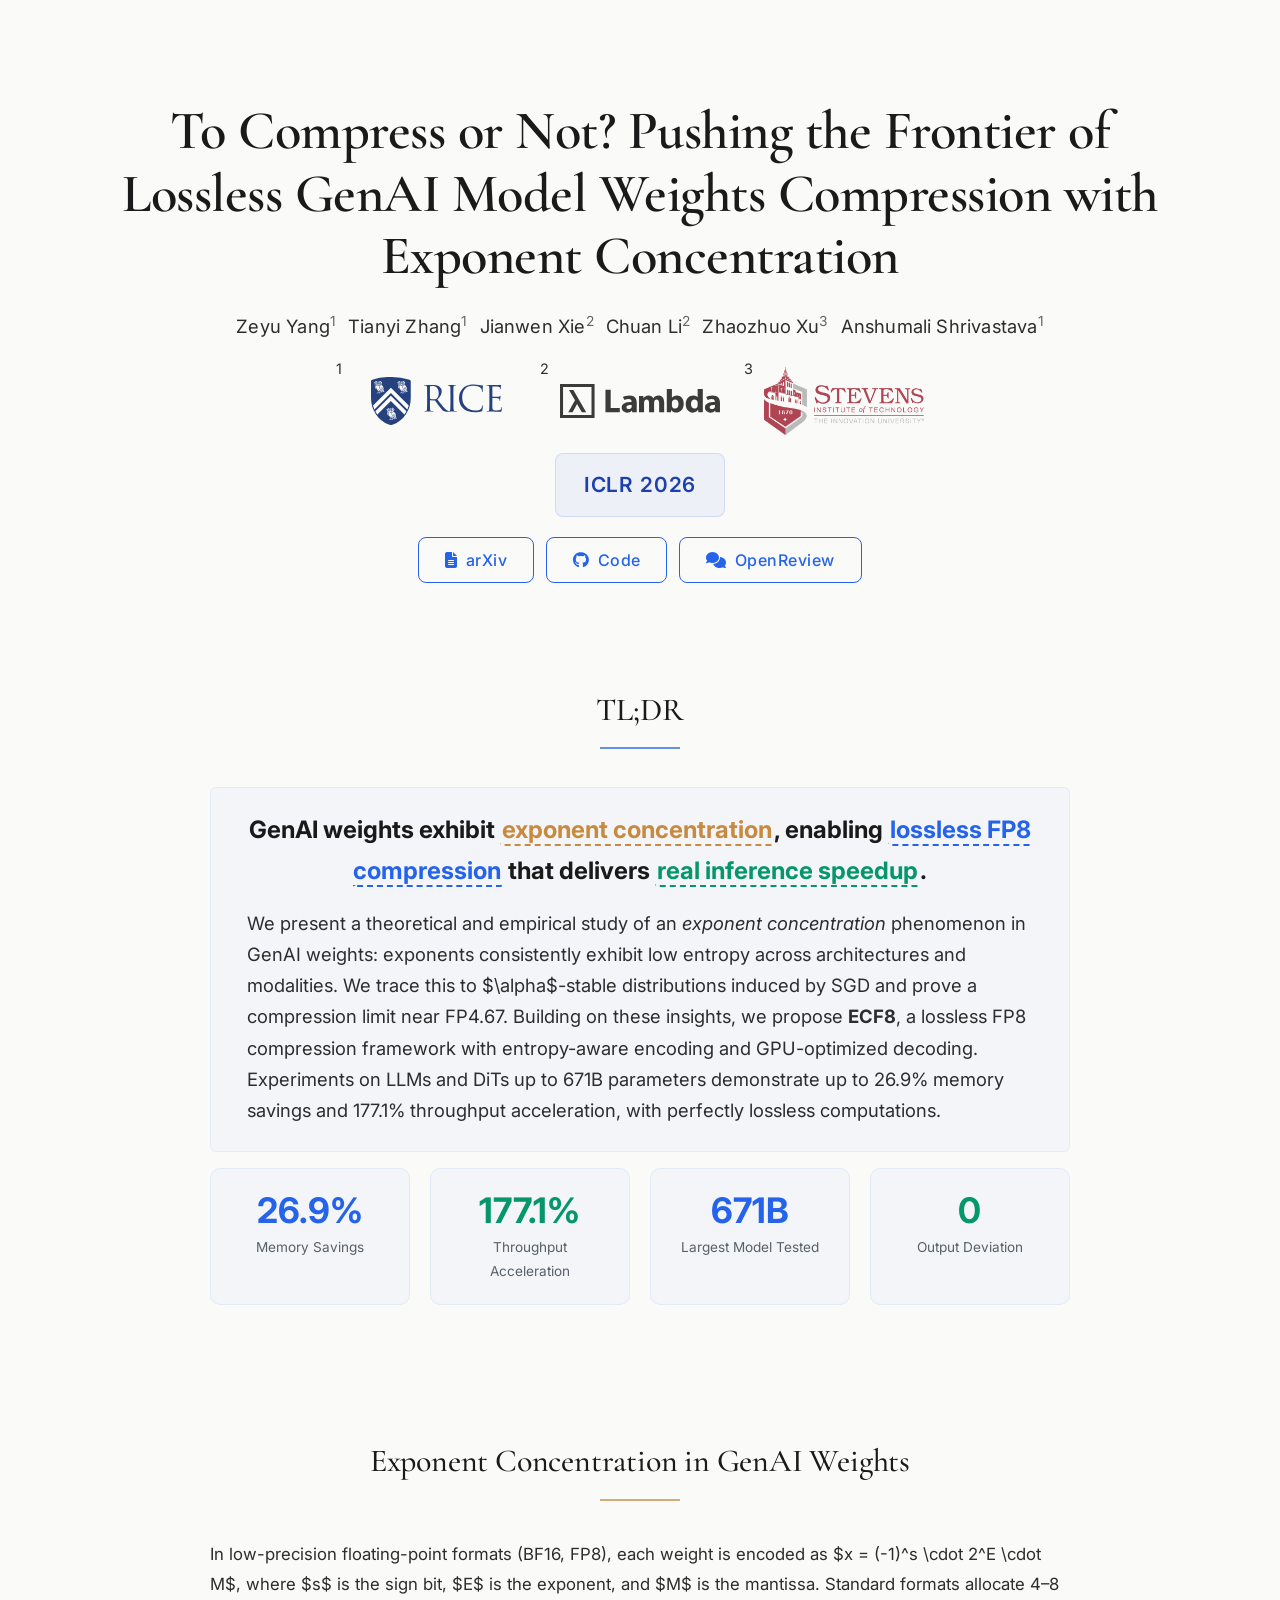
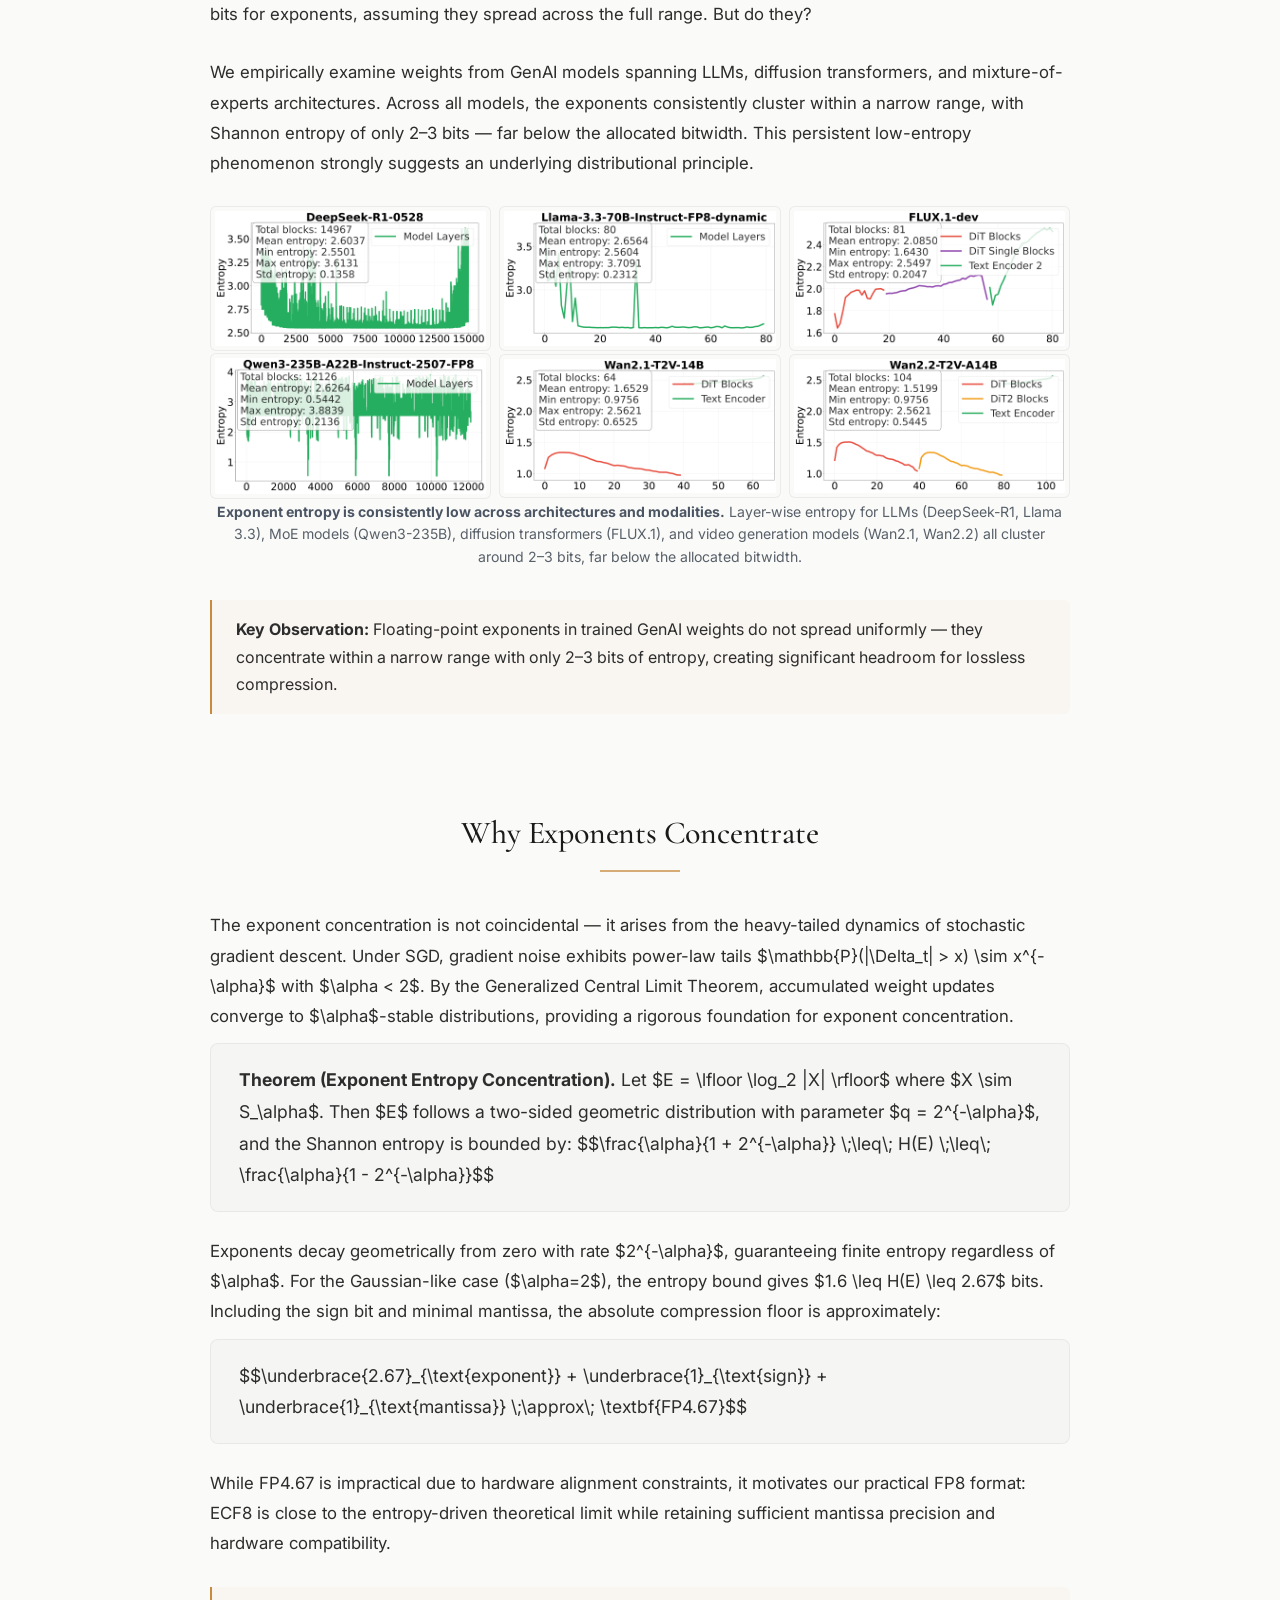
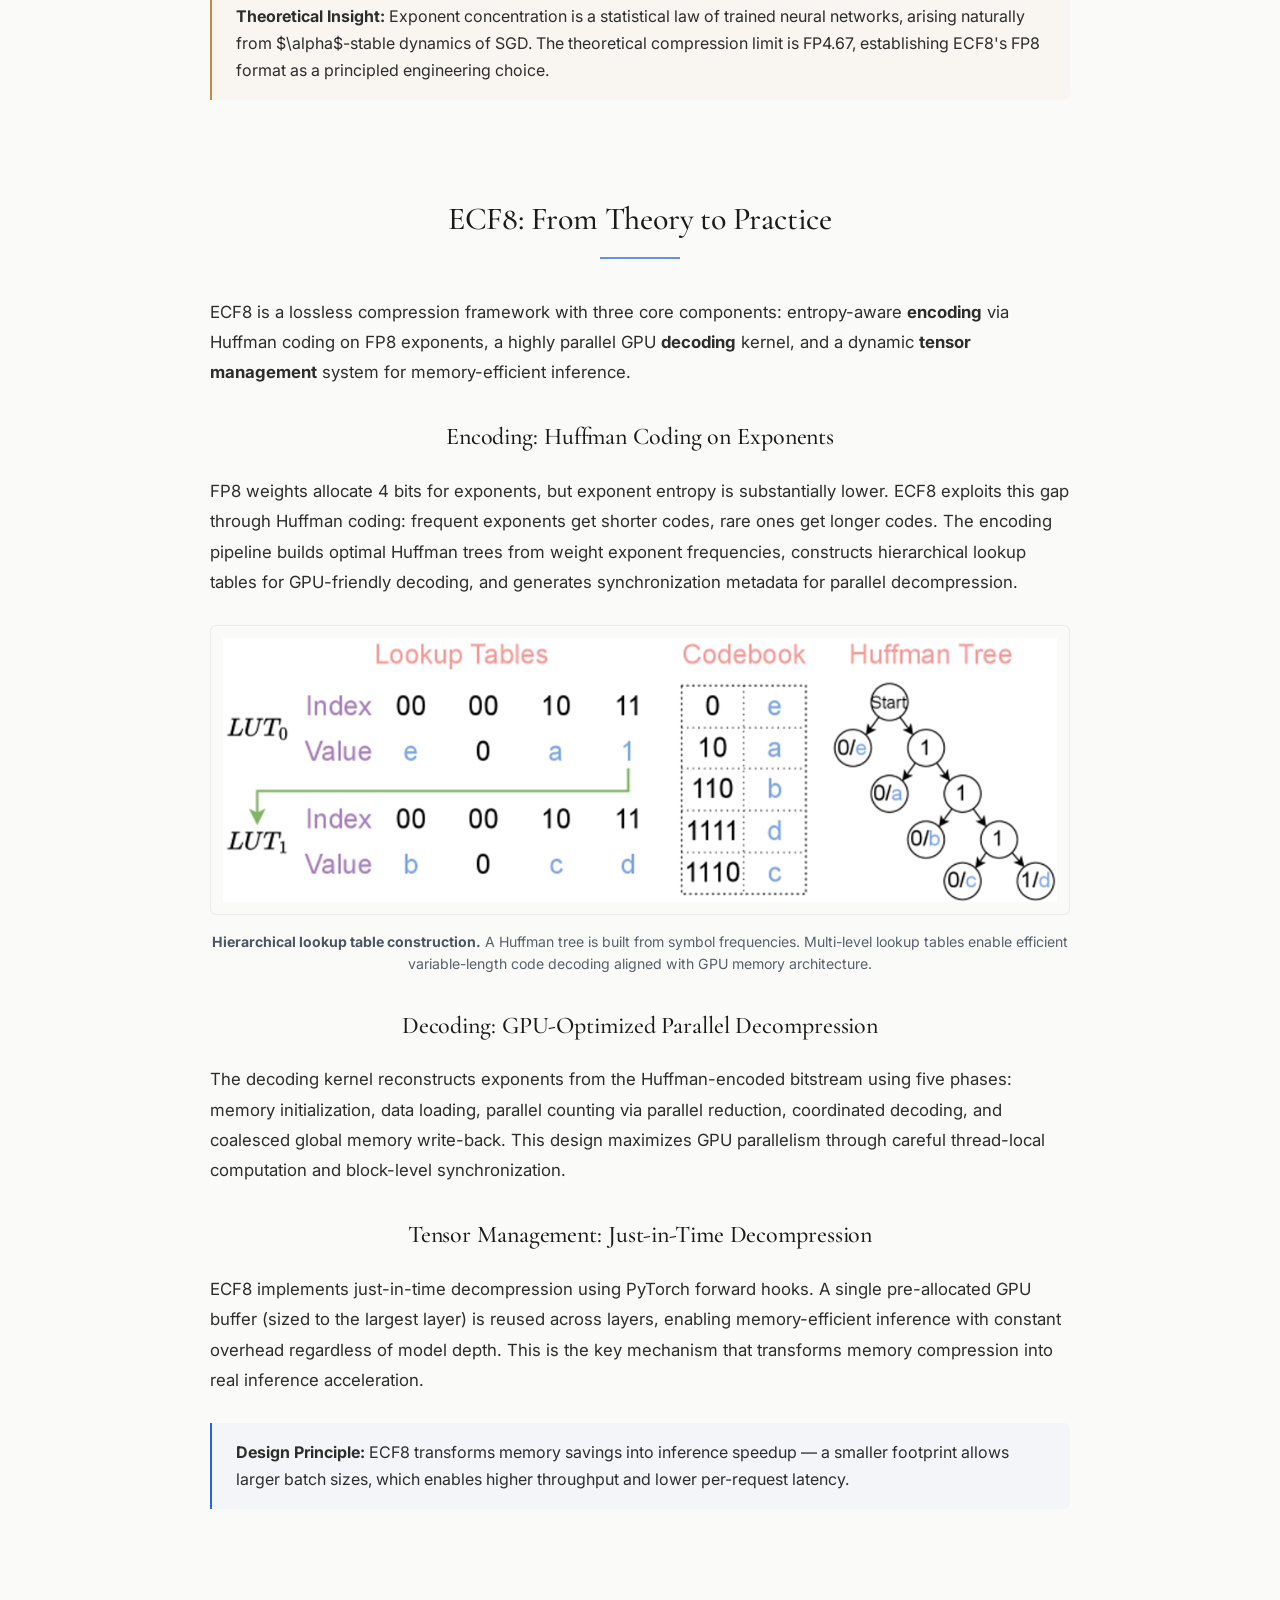
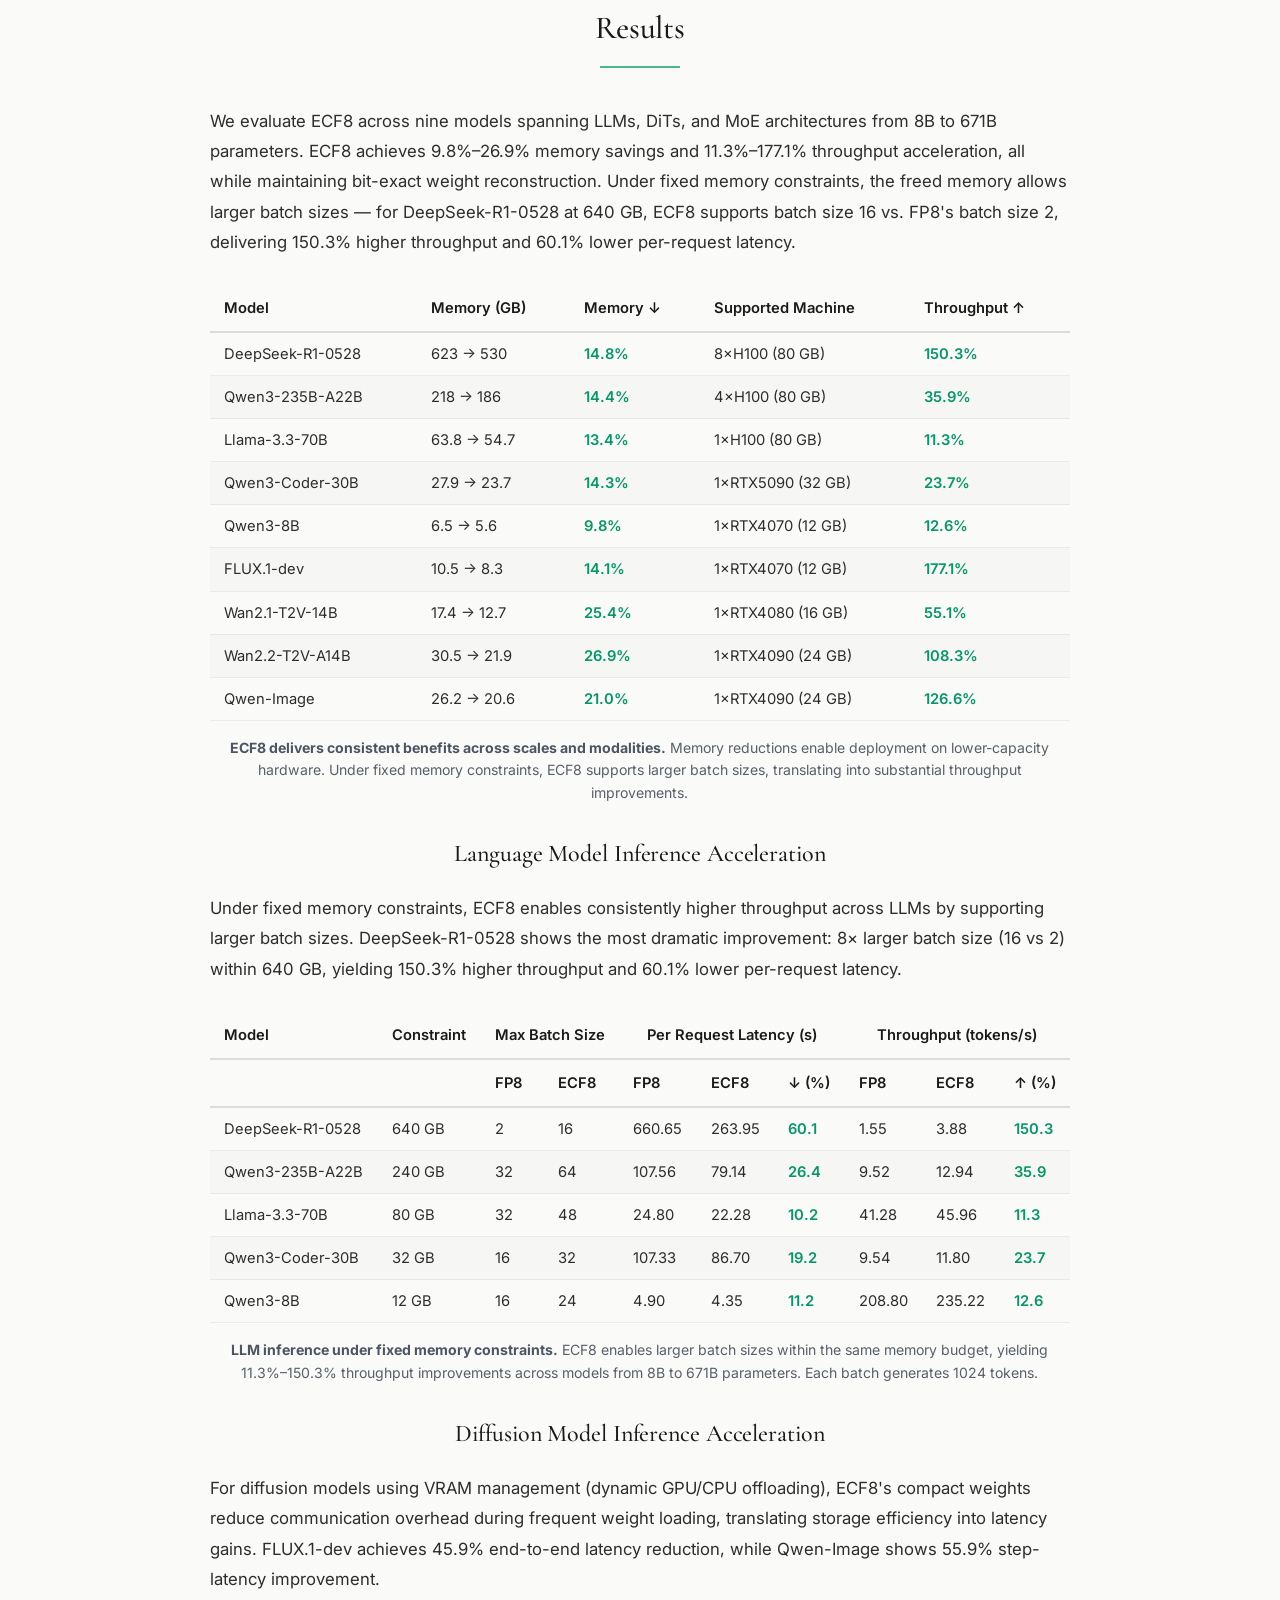
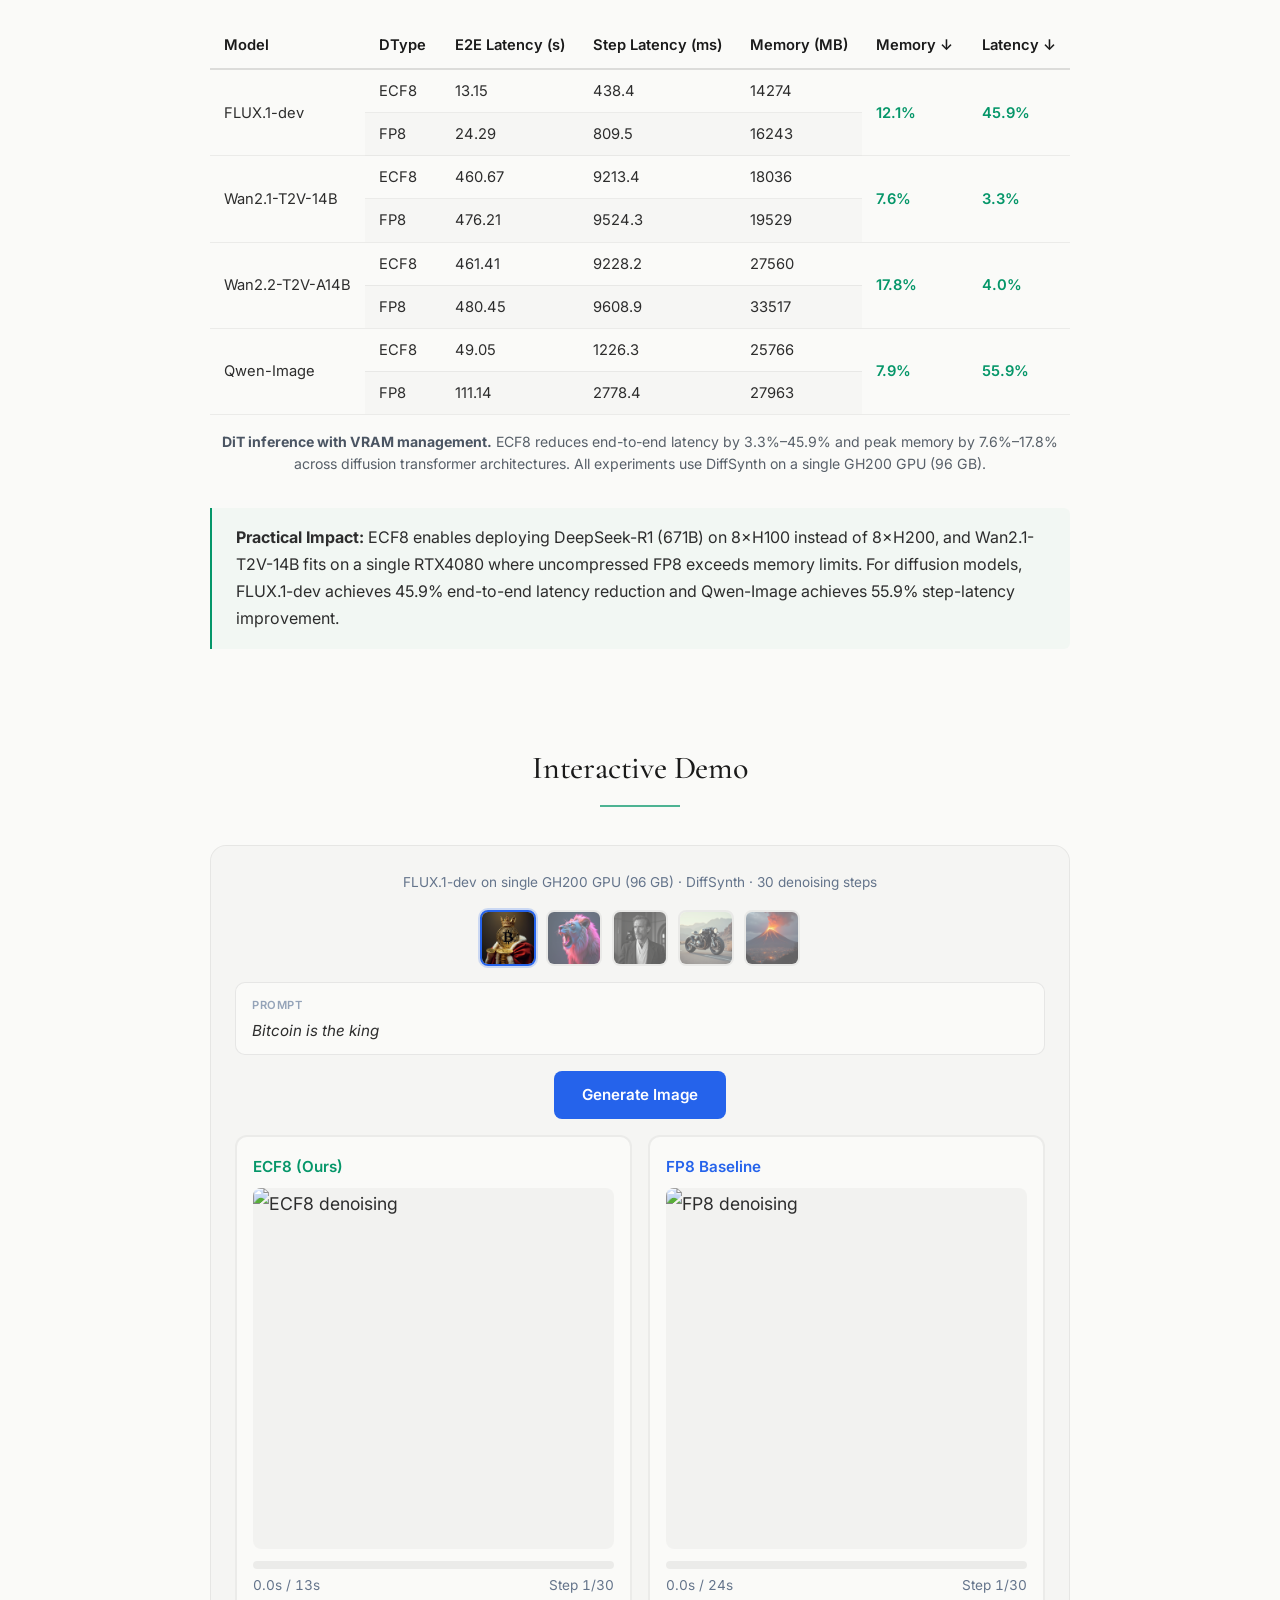
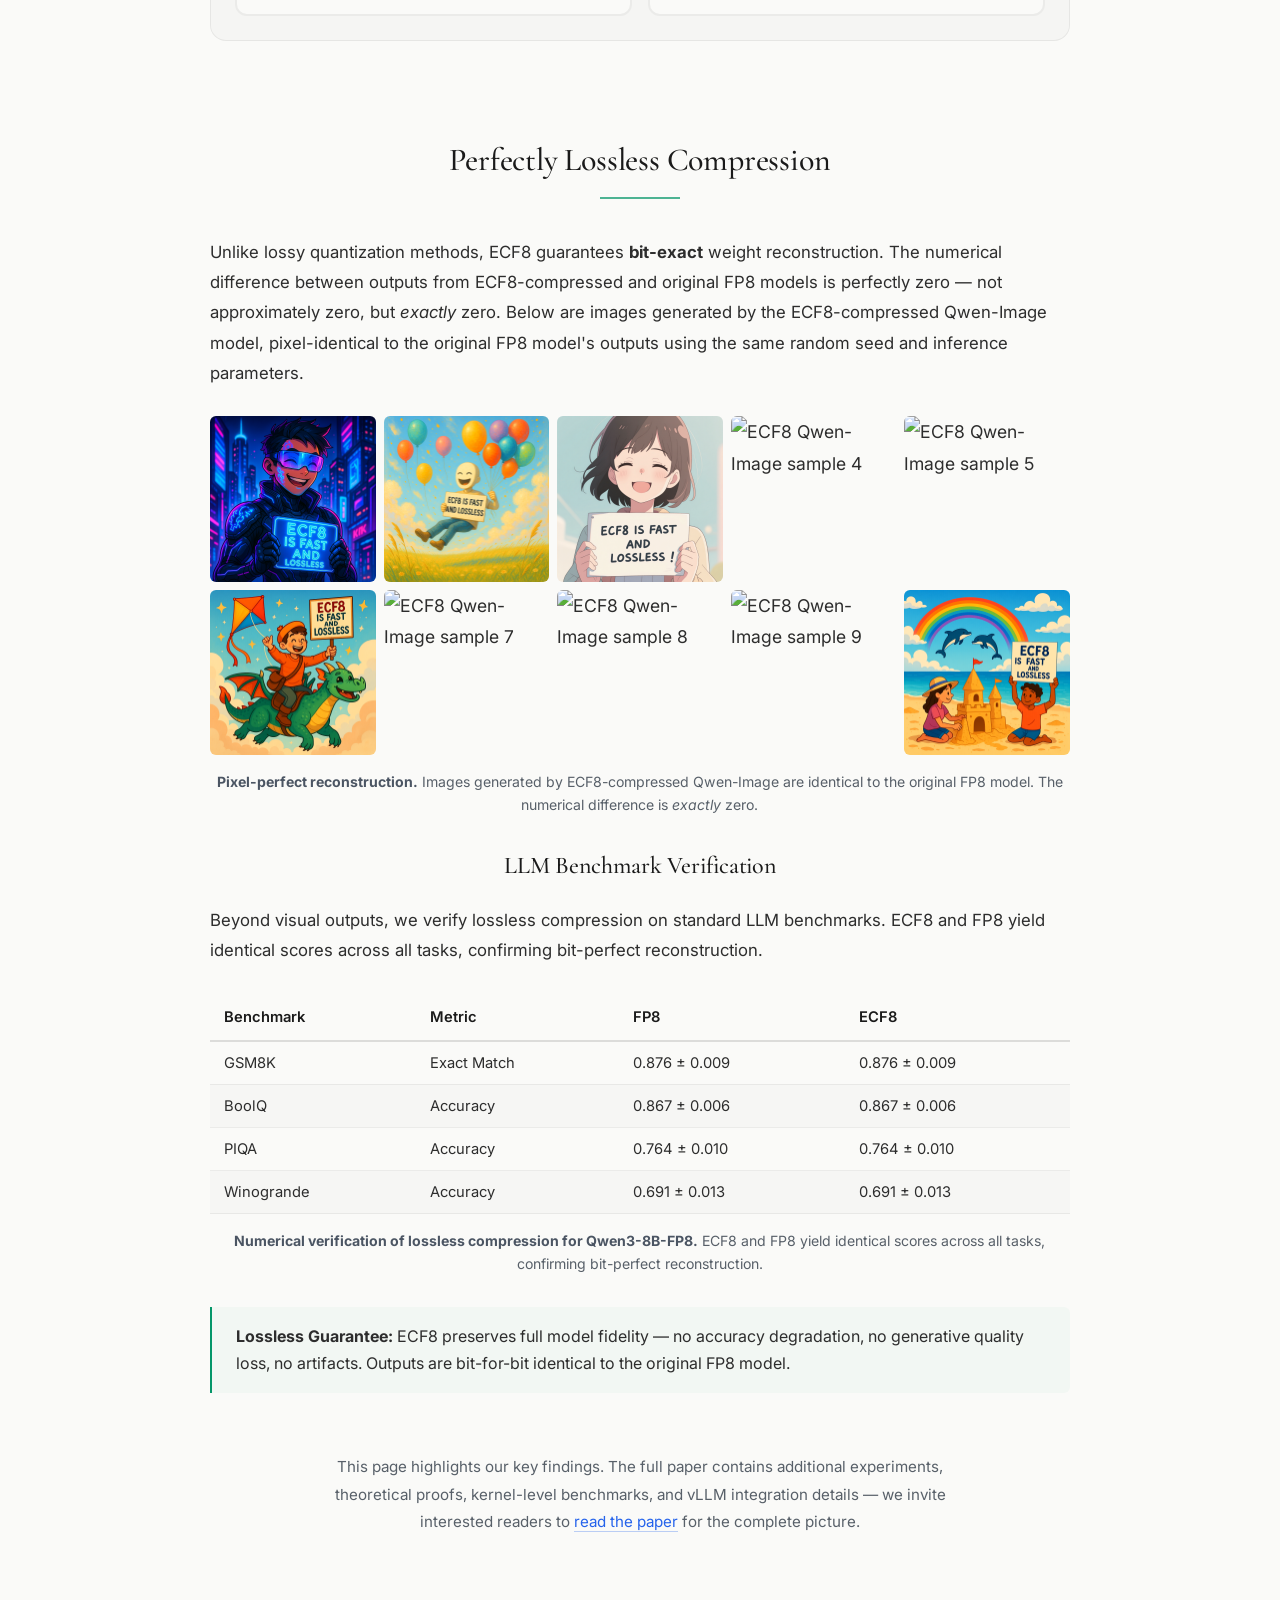
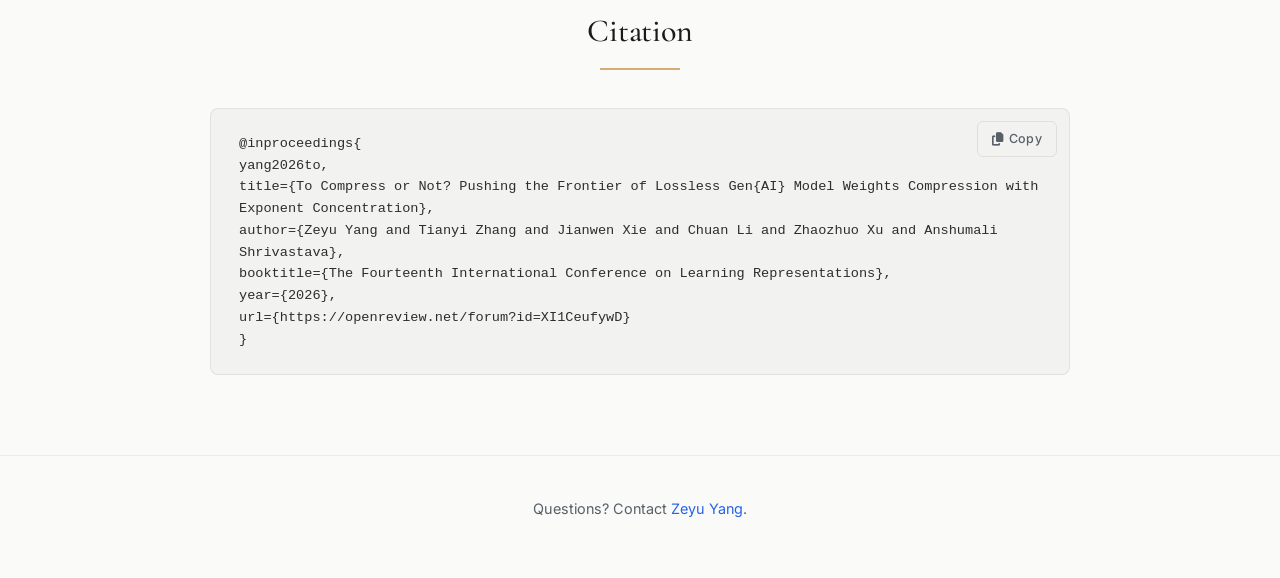
==== web/ecf8/index.html @ 0e94f937 "update" ====
<!DOCTYPE html>
<html lang="en">
<head>
    <meta charset="UTF-8">
    <meta name="viewport" content="width=device-width, initial-scale=1.0">
    <meta property="og:title" content="To Compress or Not? Pushing the Frontier of Lossless GenAI Model Weights Compression with Exponent Concentration" />
    <meta property="og:description" content="Up to 26.9% memory savings and 177.1% throughput acceleration for GenAI models with perfectly lossless FP8 compression." />
    <meta name="description" content="ECF8 exploits exponent concentration in trained model weights to achieve lossless FP8 compression with significant memory savings and inference acceleration.">
    <title>To Compress or Not? Pushing the Frontier of Lossless GenAI Model Weights Compression with Exponent Concentration</title>
    <!-- Bootstrap CSS -->
    <link href="https://cdnjs.cloudflare.com/ajax/libs/bootstrap/5.3.2/css/bootstrap.min.css" rel="stylesheet">
    <!-- Font Awesome -->
    <link href="https://cdnjs.cloudflare.com/ajax/libs/font-awesome/6.4.2/css/all.min.css" rel="stylesheet">
    <!-- Google Fonts -->
    <link href="https://fonts.googleapis.com/css2?family=Inter:wght@300;400;500;600;700&family=Cormorant+Garamond:wght@400;500;600;700&display=swap" rel="stylesheet">
    <!-- KaTeX for math rendering -->
    <link rel="stylesheet" href="https://cdnjs.cloudflare.com/ajax/libs/KaTeX/0.16.9/katex.min.css">
    <script defer src="https://cdnjs.cloudflare.com/ajax/libs/KaTeX/0.16.9/katex.min.js"></script>
    <script defer src="https://cdnjs.cloudflare.com/ajax/libs/KaTeX/0.16.9/contrib/auto-render.min.js" onload="renderMathInElement(document.body, {delimiters: [{left: '$$', right: '$$', display: true}, {left: '$', right: '$', display: false}]});"></script>
    <!-- Consolidated CSS -->
    <link href="styles.css" rel="stylesheet">
</head>
<body>

    <!-- Header Section -->
    <header class="header-section" id="overview">
        <div class="container">
            <div class="row">
                <div class="col-lg-11 mx-auto text-center">
                    <h1 class="paper-title">To Compress or Not? Pushing the Frontier of Lossless GenAI Model Weights Compression with Exponent Concentration</h1>
                    <div class="author-line">
                        <span><a href="https://zeyuyang8.github.io/" class="author-link">Zeyu Yang<sup>1</sup></a></span>
                        <span><span class="author-link">Tianyi Zhang<sup>1</sup></span></span>
                        <span><span class="author-link">Jianwen Xie<sup>2</sup></span></span>
                        <span><span class="author-link">Chuan Li<sup>2</sup></span></span>
                        <span><span class="author-link">Zhaozhuo Xu<sup>3</sup></span></span>
                        <span><span class="author-link">Anshumali Shrivastava<sup>1</sup></span></span>
                    </div>

                    <div class="institution-logos">
                        <div class="institution-logo-wrapper">
                            <img src="assets/logos/rice.svg" alt="Rice University" class="institution-logo">
                            <sup>1</sup>
                        </div>
                        <div class="institution-logo-wrapper">
                            <img src="assets/logos/lambda.svg" alt="Lambda" class="institution-logo">
                            <sup>2</sup>
                        </div>
                        <div class="institution-logo-wrapper">
                            <img src="assets/logos/stevens.png" alt="Stevens Institute of Technology" class="institution-logo institution-logo--tall">
                            <sup>3</sup>
                        </div>
                    </div>

                    <div class="venue-badge">ICLR 2026</div>

                    <div class="paper-btn-wrapper">
                        <a href="https://arxiv.org/abs/2510.02676" class="btn paper-btn paper-btn--outline"><i class="fas fa-file-alt me-2"></i>arXiv</a>
                        <a href="https://github.com/zeyuyang8/ecf8" class="btn paper-btn paper-btn--outline"><i class="fab fa-github me-2"></i>Code</a>
                        <a href="https://openreview.net/forum?id=XI1CeufywD" class="btn paper-btn paper-btn--outline"><i class="fas fa-comments me-2"></i>OpenReview</a>
                    </div>
                </div>
            </div>
        </div>
    </header>

    <!-- Main Content -->
    <main class="container">
        <!-- TL;DR Section -->
        <section class="row sec-teal" id="tldr">
            <div class="col-lg-11 mx-auto">
                <h2 class="section-title section-title--flush">TL;DR</h2>
                <div class="tldr-box rounded mb-3">
                    <div class="row mb-3">
                        <div class="col-lg-12">
                            <p class="tldr-headline mb-0">
                                GenAI weights exhibit
                                <span class="tldr-keyword" data-color="secondary">exponent concentration<span class="keyword-tooltip">Floating-point exponents in trained model weights cluster within a narrow range with only 2&ndash;3 bits of entropy, far below the 4&ndash;8 bits allocated in standard formats.</span></span>,
                                enabling
                                <span class="tldr-keyword" data-color="primary">lossless FP8 compression<span class="keyword-tooltip">ECF8 uses Huffman coding on low-entropy exponents with GPU-optimized decoding, achieving bit-exact weight reconstruction with zero quality degradation.</span></span>
                                that delivers
                                <span class="tldr-keyword" data-color="accent">real inference speedup<span class="keyword-tooltip">Up to 26.9% memory savings free GPU memory for larger batch sizes, yielding up to 177.1% throughput acceleration on models up to 671B parameters.</span></span>.
                            </p>
                        </div>
                    </div>
                    <div class="row">
                        <div class="col-lg-12">
                            <p class="tldr-abstract mb-0">We present a theoretical and empirical study of an <em>exponent concentration</em> phenomenon in GenAI weights: exponents consistently exhibit low entropy across architectures and modalities. We trace this to $\alpha$-stable distributions induced by SGD and prove a compression limit near FP4.67. Building on these insights, we propose <strong>ECF8</strong>, a lossless FP8 compression framework with entropy-aware encoding and GPU-optimized decoding. Experiments on LLMs and DiTs up to 671B parameters demonstrate up to 26.9% memory savings and 177.1% throughput acceleration, with perfectly lossless computations.</p>
                        </div>
                    </div>
                </div>

                <!-- Key metrics -->
                <div class="metrics-row">
                    <div class="metric-card">
                        <div class="metric-value">26.9%</div>
                        <div class="metric-label">Memory Savings</div>
                    </div>
                    <div class="metric-card">
                        <div class="metric-value metric-value--accent">177.1%</div>
                        <div class="metric-label">Throughput Acceleration</div>
                    </div>
                    <div class="metric-card">
                        <div class="metric-value">671B</div>
                        <div class="metric-label">Largest Model Tested</div>
                    </div>
                    <div class="metric-card">
                        <div class="metric-value metric-value--accent">0</div>
                        <div class="metric-label">Output Deviation</div>
                    </div>
                </div>
            </div>
        </section>

        <!-- Sticky Section Navigation -->
        <nav id="section-nav" class="section-nav">
            <div class="nav-mobile-header">
                <button class="nav-hamburger" id="nav-hamburger" aria-label="Toggle navigation">
                    <span></span><span></span><span></span>
                </button>
                <span class="nav-mobile-title">ECF8</span>
            </div>
            <div class="section-nav-inner">
                <a class="section-nav-link nav-top-link" data-section="overview"><i class="fas fa-arrow-up nav-top-icon"></i> Top</a>
                <span class="section-nav-sep">&middot;</span>
                <a class="section-nav-link nav-color-gold" data-section="sec-phenomenon">Phenomenon</a>
                <span class="section-nav-sep">&middot;</span>
                <a class="section-nav-link nav-color-gold" data-section="sec-theory">Theory</a>
                <span class="section-nav-sep">&middot;</span>
                <a class="section-nav-link nav-color-teal" data-section="sec-method">Method</a>
                <span class="section-nav-sep">&middot;</span>
                <a class="section-nav-link nav-color-blue" data-section="sec-results">Results</a>
                <span class="section-nav-sep">&middot;</span>
                <a class="section-nav-link nav-color-blue" data-section="sec-demo">Demo</a>
                <span class="section-nav-sep">&middot;</span>
                <a class="section-nav-link nav-color-blue" data-section="sec-lossless">Lossless</a>
            </div>
        </nav>

        <div class="sidebar-content-area">

            <!-- Section 1: Exponent Concentration Phenomenon -->
            <section id="sec-phenomenon" class="sec-gold">
                <div class="row">
                    <div class="col-lg-11 mx-auto">
                        <h2 class="section-title">Exponent Concentration in GenAI Weights</h2>

                        <p class="body-text">
                            In low-precision floating-point formats (BF16, FP8), each weight is encoded as $x = (-1)^s \cdot 2^E \cdot M$, where $s$ is the sign bit, $E$ is the exponent, and $M$ is the mantissa. Standard formats allocate 4&ndash;8 bits for exponents, assuming they spread across the full range. But do they?
                        </p>

                        <p class="body-text">
                            We empirically examine weights from GenAI models spanning LLMs, diffusion transformers, and mixture-of-experts architectures. Across all models, the exponents consistently cluster within a narrow range, with Shannon entropy of only 2&ndash;3 bits &mdash; far below the allocated bitwidth. This persistent low-entropy phenomenon strongly suggests an underlying distributional principle.
                        </p>

                        <div class="section-figure-row section-figure--wide section-figure--framed tight">
                            <div class="section-figure-col">
                                <img src="assets/figures/entropy_dsr1.png" alt="Entropy analysis for DeepSeek-R1" loading="lazy">
                            </div>
                            <div class="section-figure-col">
                                <img src="assets/figures/entropy_llama3.3.png" alt="Entropy analysis for Llama 3.3" loading="lazy">
                            </div>
                            <div class="section-figure-col">
                                <img src="assets/figures/entropy_flux.png" alt="Entropy analysis for FLUX.1" loading="lazy">
                            </div>
                        </div>
                        <div class="section-figure-row section-figure--wide section-figure--framed tight">
                            <div class="section-figure-col">
                                <img src="assets/figures/entropy_qwen3-235b.png" alt="Entropy analysis for Qwen3-235B" loading="lazy">
                            </div>
                            <div class="section-figure-col">
                                <img src="assets/figures/entropy_wan2.1.png" alt="Entropy analysis for Wan2.1" loading="lazy">
                            </div>
                            <div class="section-figure-col">
                                <img src="assets/figures/entropy_wan2.2.png" alt="Entropy analysis for Wan2.2" loading="lazy">
                            </div>
                        </div>
                        <p class="section-caption">
                            <strong>Exponent entropy is consistently low across architectures and modalities.</strong> Layer-wise entropy for LLMs (DeepSeek-R1, Llama 3.3), MoE models (Qwen3-235B), diffusion transformers (FLUX.1), and video generation models (Wan2.1, Wan2.2) all cluster around 2&ndash;3 bits, far below the allocated bitwidth.
                        </p>

                        <div class="callout callout--gold">
                            <p>
                                <strong>Key Observation:</strong> Floating-point exponents in trained GenAI weights do not spread uniformly &mdash; they concentrate within a narrow range with only 2&ndash;3 bits of entropy, creating significant headroom for lossless compression.
                            </p>
                        </div>
                    </div>
                </div>
            </section>

            <hr class="section-divider">

            <!-- Section 2: Theoretical Foundation -->
            <section id="sec-theory" class="sec-gold">
                <div class="row">
                    <div class="col-lg-11 mx-auto">
                        <h2 class="section-title">Why Exponents Concentrate</h2>

                        <p class="body-text">
                            The exponent concentration is not coincidental &mdash; it arises from the heavy-tailed dynamics of stochastic gradient descent. Under SGD, gradient noise exhibits power-law tails $\mathbb{P}(|\Delta_t| > x) \sim x^{-\alpha}$ with $\alpha < 2$. By the Generalized Central Limit Theorem, accumulated weight updates converge to $\alpha$-stable distributions, providing a rigorous foundation for exponent concentration.
                        </p>

                        <div class="math-block"><strong>Theorem (Exponent Entropy Concentration).</strong> Let $E = \lfloor \log_2 |X| \rfloor$ where $X \sim S_\alpha$. Then $E$ follows a two-sided geometric distribution with parameter $q = 2^{-\alpha}$, and the Shannon entropy is bounded by:
                            $$\frac{\alpha}{1 + 2^{-\alpha}} \;\leq\; H(E) \;\leq\; \frac{\alpha}{1 - 2^{-\alpha}}$$
                        </div>

                        <p class="body-text">
                            Exponents decay geometrically from zero with rate $2^{-\alpha}$, guaranteeing finite entropy regardless of $\alpha$. For the Gaussian-like case ($\alpha=2$), the entropy bound gives $1.6 \leq H(E) \leq 2.67$ bits. Including the sign bit and minimal mantissa, the absolute compression floor is approximately:
                        </p>

                        <div class="math-block">
                            $$\underbrace{2.67}_{\text{exponent}} + \underbrace{1}_{\text{sign}} + \underbrace{1}_{\text{mantissa}} \;\approx\; \textbf{FP4.67}$$
                        </div>

                        <p class="body-text">
                            While FP4.67 is impractical due to hardware alignment constraints, it motivates our practical FP8 format: ECF8 is close to the entropy-driven theoretical limit while retaining sufficient mantissa precision and hardware compatibility.
                        </p>

                        <div class="callout callout--gold">
                            <p>
                                <strong>Theoretical Insight:</strong> Exponent concentration is a statistical law of trained neural networks, arising naturally from $\alpha$-stable dynamics of SGD. The theoretical compression limit is FP4.67, establishing ECF8's FP8 format as a principled engineering choice.
                            </p>
                        </div>
                    </div>
                </div>
            </section>

            <hr class="section-divider">

            <!-- Section 3: ECF8 Method -->
            <section id="sec-method" class="sec-teal">
                <div class="row">
                    <div class="col-lg-11 mx-auto">
                        <h2 class="section-title">ECF8: From Theory to Practice</h2>

                        <p class="body-text">
                            ECF8 is a lossless compression framework with three core components: entropy-aware <strong>encoding</strong> via Huffman coding on FP8 exponents, a highly parallel GPU <strong>decoding</strong> kernel, and a dynamic <strong>tensor management</strong> system for memory-efficient inference.
                        </p>

                        <h3 class="subsection-title">Encoding: Huffman Coding on Exponents</h3>

                        <p class="body-text">
                            FP8 weights allocate 4 bits for exponents, but exponent entropy is substantially lower. ECF8 exploits this gap through Huffman coding: frequent exponents get shorter codes, rare ones get longer codes. The encoding pipeline builds optimal Huffman trees from weight exponent frequencies, constructs hierarchical lookup tables for GPU-friendly decoding, and generates synchronization metadata for parallel decompression.
                        </p>

                        <div class="section-figure section-figure--wide section-figure--framed">
                            <img src="assets/figures/lookup_table.png" alt="Hierarchical lookup table construction for Huffman decoding" loading="lazy">
                        </div>
                        <p class="section-caption">
                            <strong>Hierarchical lookup table construction.</strong> A Huffman tree is built from symbol frequencies. Multi-level lookup tables enable efficient variable-length code decoding aligned with GPU memory architecture.
                        </p>

                        <h3 class="subsection-title">Decoding: GPU-Optimized Parallel Decompression</h3>

                        <p class="body-text">
                            The decoding kernel reconstructs exponents from the Huffman-encoded bitstream using five phases: memory initialization, data loading, parallel counting via parallel reduction, coordinated decoding, and coalesced global memory write-back. This design maximizes GPU parallelism through careful thread-local computation and block-level synchronization.
                        </p>

                        <h3 class="subsection-title">Tensor Management: Just-in-Time Decompression</h3>

                        <p class="body-text">
                            ECF8 implements just-in-time decompression using PyTorch forward hooks. A single pre-allocated GPU buffer (sized to the largest layer) is reused across layers, enabling memory-efficient inference with constant overhead regardless of model depth. This is the key mechanism that transforms memory compression into real inference acceleration.
                        </p>

                        <div class="callout callout--teal">
                            <p>
                                <strong>Design Principle:</strong> ECF8 transforms memory savings into inference speedup &mdash; a smaller footprint allows larger batch sizes, which enables higher throughput and lower per-request latency.
                            </p>
                        </div>
                    </div>
                </div>
            </section>

            <hr class="section-divider">

            <!-- Section 4: Results -->
            <section id="sec-results" class="sec-blue">
                <div class="row">
                    <div class="col-lg-11 mx-auto">
                        <h2 class="section-title">Results</h2>

                        <p class="body-text">
                            We evaluate ECF8 across nine models spanning LLMs, DiTs, and MoE architectures from 8B to 671B parameters. ECF8 achieves 9.8%&ndash;26.9% memory savings and 11.3%&ndash;177.1% throughput acceleration, all while maintaining bit-exact weight reconstruction. Under fixed memory constraints, the freed memory allows larger batch sizes &mdash; for DeepSeek-R1-0528 at 640 GB, ECF8 supports batch size 16 vs. FP8's batch size 2, delivering 150.3% higher throughput and 60.1% lower per-request latency.
                        </p>

                        <div class="results-table-wrapper">
                            <table class="results-table">
                                <thead>
                                    <tr>
                                        <th>Model</th>
                                        <th>Memory (GB)</th>
                                        <th>Memory &darr;</th>
                                        <th>Supported Machine</th>
                                        <th>Throughput &uarr;</th>
                                    </tr>
                                </thead>
                                <tbody>
                                    <tr>
                                        <td>DeepSeek-R1-0528</td>
                                        <td>623 &rarr; 530</td>
                                        <td class="highlight-cell">14.8%</td>
                                        <td>8&times;H100 (80 GB)</td>
                                        <td class="highlight-cell">150.3%</td>
                                    </tr>
                                    <tr>
                                        <td>Qwen3-235B-A22B</td>
                                        <td>218 &rarr; 186</td>
                                        <td class="highlight-cell">14.4%</td>
                                        <td>4&times;H100 (80 GB)</td>
                                        <td class="highlight-cell">35.9%</td>
                                    </tr>
                                    <tr>
                                        <td>Llama-3.3-70B</td>
                                        <td>63.8 &rarr; 54.7</td>
                                        <td class="highlight-cell">13.4%</td>
                                        <td>1&times;H100 (80 GB)</td>
                                        <td class="highlight-cell">11.3%</td>
                                    </tr>
                                    <tr>
                                        <td>Qwen3-Coder-30B</td>
                                        <td>27.9 &rarr; 23.7</td>
                                        <td class="highlight-cell">14.3%</td>
                                        <td>1&times;RTX5090 (32 GB)</td>
                                        <td class="highlight-cell">23.7%</td>
                                    </tr>
                                    <tr>
                                        <td>Qwen3-8B</td>
                                        <td>6.5 &rarr; 5.6</td>
                                        <td class="highlight-cell">9.8%</td>
                                        <td>1&times;RTX4070 (12 GB)</td>
                                        <td class="highlight-cell">12.6%</td>
                                    </tr>
                                    <tr>
                                        <td>FLUX.1-dev</td>
                                        <td>10.5 &rarr; 8.3</td>
                                        <td class="highlight-cell">14.1%</td>
                                        <td>1&times;RTX4070 (12 GB)</td>
                                        <td class="highlight-cell">177.1%</td>
                                    </tr>
                                    <tr>
                                        <td>Wan2.1-T2V-14B</td>
                                        <td>17.4 &rarr; 12.7</td>
                                        <td class="highlight-cell">25.4%</td>
                                        <td>1&times;RTX4080 (16 GB)</td>
                                        <td class="highlight-cell">55.1%</td>
                                    </tr>
                                    <tr>
                                        <td>Wan2.2-T2V-A14B</td>
                                        <td>30.5 &rarr; 21.9</td>
                                        <td class="highlight-cell">26.9%</td>
                                        <td>1&times;RTX4090 (24 GB)</td>
                                        <td class="highlight-cell">108.3%</td>
                                    </tr>
                                    <tr>
                                        <td>Qwen-Image</td>
                                        <td>26.2 &rarr; 20.6</td>
                                        <td class="highlight-cell">21.0%</td>
                                        <td>1&times;RTX4090 (24 GB)</td>
                                        <td class="highlight-cell">126.6%</td>
                                    </tr>
                                </tbody>
                            </table>
                        </div>
                        <p class="section-caption">
                            <strong>ECF8 delivers consistent benefits across scales and modalities.</strong> Memory reductions enable deployment on lower-capacity hardware. Under fixed memory constraints, ECF8 supports larger batch sizes, translating into substantial throughput improvements.
                        </p>

                        <h3 class="subsection-title">Language Model Inference Acceleration</h3>

                        <p class="body-text">
                            Under fixed memory constraints, ECF8 enables consistently higher throughput across LLMs by supporting larger batch sizes. DeepSeek-R1-0528 shows the most dramatic improvement: 8&times; larger batch size (16 vs 2) within 640 GB, yielding 150.3% higher throughput and 60.1% lower per-request latency.
                        </p>

                        <div class="results-table-wrapper">
                            <table class="results-table">
                                <thead>
                                    <tr>
                                        <th>Model</th>
                                        <th>Constraint</th>
                                        <th colspan="2" class="text-center">Max Batch Size</th>
                                        <th colspan="3" class="text-center">Per Request Latency (s)</th>
                                        <th colspan="3" class="text-center">Throughput (tokens/s)</th>
                                    </tr>
                                    <tr>
                                        <th></th>
                                        <th></th>
                                        <th>FP8</th>
                                        <th>ECF8</th>
                                        <th>FP8</th>
                                        <th>ECF8</th>
                                        <th>&darr; (%)</th>
                                        <th>FP8</th>
                                        <th>ECF8</th>
                                        <th>&uarr; (%)</th>
                                    </tr>
                                </thead>
                                <tbody>
                                    <tr>
                                        <td>DeepSeek-R1-0528</td>
                                        <td>640 GB</td>
                                        <td>2</td>
                                        <td>16</td>
                                        <td>660.65</td>
                                        <td>263.95</td>
                                        <td class="highlight-cell">60.1</td>
                                        <td>1.55</td>
                                        <td>3.88</td>
                                        <td class="highlight-cell">150.3</td>
                                    </tr>
                                    <tr>
                                        <td>Qwen3-235B-A22B</td>
                                        <td>240 GB</td>
                                        <td>32</td>
                                        <td>64</td>
                                        <td>107.56</td>
                                        <td>79.14</td>
                                        <td class="highlight-cell">26.4</td>
                                        <td>9.52</td>
                                        <td>12.94</td>
                                        <td class="highlight-cell">35.9</td>
                                    </tr>
                                    <tr>
                                        <td>Llama-3.3-70B</td>
                                        <td>80 GB</td>
                                        <td>32</td>
                                        <td>48</td>
                                        <td>24.80</td>
                                        <td>22.28</td>
                                        <td class="highlight-cell">10.2</td>
                                        <td>41.28</td>
                                        <td>45.96</td>
                                        <td class="highlight-cell">11.3</td>
                                    </tr>
                                    <tr>
                                        <td>Qwen3-Coder-30B</td>
                                        <td>32 GB</td>
                                        <td>16</td>
                                        <td>32</td>
                                        <td>107.33</td>
                                        <td>86.70</td>
                                        <td class="highlight-cell">19.2</td>
                                        <td>9.54</td>
                                        <td>11.80</td>
                                        <td class="highlight-cell">23.7</td>
                                    </tr>
                                    <tr>
                                        <td>Qwen3-8B</td>
                                        <td>12 GB</td>
                                        <td>16</td>
                                        <td>24</td>
                                        <td>4.90</td>
                                        <td>4.35</td>
                                        <td class="highlight-cell">11.2</td>
                                        <td>208.80</td>
                                        <td>235.22</td>
                                        <td class="highlight-cell">12.6</td>
                                    </tr>
                                </tbody>
                            </table>
                        </div>
                        <p class="section-caption">
                            <strong>LLM inference under fixed memory constraints.</strong> ECF8 enables larger batch sizes within the same memory budget, yielding 11.3%&ndash;150.3% throughput improvements across models from 8B to 671B parameters. Each batch generates 1024 tokens.
                        </p>

                        <h3 class="subsection-title">Diffusion Model Inference Acceleration</h3>

                        <p class="body-text">
                            For diffusion models using VRAM management (dynamic GPU/CPU offloading), ECF8's compact weights reduce communication overhead during frequent weight loading, translating storage efficiency into latency gains. FLUX.1-dev achieves 45.9% end-to-end latency reduction, while Qwen-Image shows 55.9% step-latency improvement.
                        </p>

                        <div class="results-table-wrapper">
                            <table class="results-table">
                                <thead>
                                    <tr>
                                        <th>Model</th>
                                        <th>DType</th>
                                        <th>E2E Latency (s)</th>
                                        <th>Step Latency (ms)</th>
                                        <th>Memory (MB)</th>
                                        <th>Memory &darr;</th>
                                        <th>Latency &darr;</th>
                                    </tr>
                                </thead>
                                <tbody>
                                    <tr>
                                        <td rowspan="2">FLUX.1-dev</td>
                                        <td>ECF8</td>
                                        <td>13.15</td>
                                        <td>438.4</td>
                                        <td>14274</td>
                                        <td class="highlight-cell" rowspan="2">12.1%</td>
                                        <td class="highlight-cell" rowspan="2">45.9%</td>
                                    </tr>
                                    <tr>
                                        <td>FP8</td>
                                        <td>24.29</td>
                                        <td>809.5</td>
                                        <td>16243</td>
                                    </tr>
                                    <tr>
                                        <td rowspan="2">Wan2.1-T2V-14B</td>
                                        <td>ECF8</td>
                                        <td>460.67</td>
                                        <td>9213.4</td>
                                        <td>18036</td>
                                        <td class="highlight-cell" rowspan="2">7.6%</td>
                                        <td class="highlight-cell" rowspan="2">3.3%</td>
                                    </tr>
                                    <tr>
                                        <td>FP8</td>
                                        <td>476.21</td>
                                        <td>9524.3</td>
                                        <td>19529</td>
                                    </tr>
                                    <tr>
                                        <td rowspan="2">Wan2.2-T2V-A14B</td>
                                        <td>ECF8</td>
                                        <td>461.41</td>
                                        <td>9228.2</td>
                                        <td>27560</td>
                                        <td class="highlight-cell" rowspan="2">17.8%</td>
                                        <td class="highlight-cell" rowspan="2">4.0%</td>
                                    </tr>
                                    <tr>
                                        <td>FP8</td>
                                        <td>480.45</td>
                                        <td>9608.9</td>
                                        <td>33517</td>
                                    </tr>
                                    <tr>
                                        <td rowspan="2">Qwen-Image</td>
                                        <td>ECF8</td>
                                        <td>49.05</td>
                                        <td>1226.3</td>
                                        <td>25766</td>
                                        <td class="highlight-cell" rowspan="2">7.9%</td>
                                        <td class="highlight-cell" rowspan="2">55.9%</td>
                                    </tr>
                                    <tr>
                                        <td>FP8</td>
                                        <td>111.14</td>
                                        <td>2778.4</td>
                                        <td>27963</td>
                                    </tr>
                                </tbody>
                            </table>
                        </div>
                        <p class="section-caption">
                            <strong>DiT inference with VRAM management.</strong> ECF8 reduces end-to-end latency by 3.3%&ndash;45.9% and peak memory by 7.6%&ndash;17.8% across diffusion transformer architectures. All experiments use DiffSynth on a single GH200 GPU (96 GB).
                        </p>

                        <div class="callout callout--blue">
                            <p>
                                <strong>Practical Impact:</strong> ECF8 enables deploying DeepSeek-R1 (671B) on 8&times;H100 instead of 8&times;H200, and Wan2.1-T2V-14B fits on a single RTX4080 where uncompressed FP8 exceeds memory limits. For diffusion models, FLUX.1-dev achieves 45.9% end-to-end latency reduction and Qwen-Image achieves 55.9% step-latency improvement.
                            </p>
                        </div>
                    </div>
                </div>
            </section>

            <hr class="section-divider">

            <!-- Section 5: Interactive Demo -->
            <section id="sec-demo" class="sec-blue">
                <div class="row">
                    <div class="col-lg-11 mx-auto">
                        <h2 class="section-title">Interactive Demo</h2>
                        <div class="ecf8-demo-wrapper">
                            <div class="ecf8-demo-header">
                                <p class="ecf8-demo-subtitle">FLUX.1-dev on single GH200 GPU (96 GB) &middot; DiffSynth &middot; 30 denoising steps</p>
                                <div class="ecf8-thumb-row">
                                    <img class="ecf8-thumb active" src="assets/figures/seed2025-original/0.png" data-idx="0" alt="Sample 1">
                                    <img class="ecf8-thumb" src="assets/figures/seed2025-original/1.png" data-idx="1" alt="Sample 2">
                                    <img class="ecf8-thumb" src="assets/figures/seed2025-original/2.png" data-idx="2" alt="Sample 3">
                                    <img class="ecf8-thumb" src="assets/figures/seed2025-original/3.png" data-idx="3" alt="Sample 4">
                                    <img class="ecf8-thumb" src="assets/figures/seed2025-original/4.png" data-idx="4" alt="Sample 5">
                                </div>
                            </div>

                            <!-- Prompt display -->
                            <div class="ecf8-prompt-display">
                                <span class="ecf8-prompt-label">Prompt</span>
                                <p class="ecf8-prompt-text" id="ecf8-prompt-text">Bitcoin is the king</p>
                            </div>

                            <!-- Generate button -->
                            <div class="ecf8-generate-row">
                                <button class="ecf8-demo-btn" id="ecf8GenBtn">Generate Image</button>
                            </div>

                            <!-- Side-by-side panels -->
                            <div class="ecf8-panels">
                                <div class="ecf8-panel" id="ecf8-panel-ecf8">
                                    <div class="ecf8-panel-header">
                                        <span class="ecf8-panel-label ecf8">ECF8 (Ours)</span>
                                        <span class="ecf8-badge ecf8" id="ecf8-badge-ecf8">13s</span>
                                    </div>
                                    <div class="ecf8-image-box">
                                        <img class="ecf8-denoise-frame" id="ecf8-frame-ecf8" src="assets/figures/seed2025-original/intermediates_0/prompt0_000.png" alt="ECF8 denoising">
                                    </div>
                                    <div class="ecf8-progress-wrap">
                                        <div class="ecf8-progress-bar-bg"><div class="ecf8-progress-bar ecf8" id="ecf8-bar-ecf8"></div></div>
                                        <div class="ecf8-progress-info"><span id="ecf8-time-ecf8">0.0s / 13s</span><span id="ecf8-step-ecf8">Step 1/30</span></div>
                                    </div>
                                </div>
                                <div class="ecf8-panel" id="ecf8-panel-fp8">
                                    <div class="ecf8-panel-header">
                                        <span class="ecf8-panel-label fp8">FP8 Baseline</span>
                                        <span class="ecf8-badge fp8" id="ecf8-badge-fp8">24s</span>
                                    </div>
                                    <div class="ecf8-image-box">
                                        <img class="ecf8-denoise-frame" id="ecf8-frame-fp8" src="assets/figures/seed2025-original/intermediates_0/prompt0_000.png" alt="FP8 denoising">
                                    </div>
                                    <div class="ecf8-progress-wrap">
                                        <div class="ecf8-progress-bar-bg"><div class="ecf8-progress-bar fp8" id="ecf8-bar-fp8"></div></div>
                                        <div class="ecf8-progress-info"><span id="ecf8-time-fp8">0.0s / 24s</span><span id="ecf8-step-fp8">Step 1/30</span></div>
                                    </div>
                                </div>
                            </div>

                            <div class="ecf8-result-banner" id="ecf8-result"><strong>Pixel-identical outputs.</strong> ECF8 finished in 13s, <strong>45.9% faster</strong> than FP8 (24s) with bit-for-bit identical results.</div>
                        </div>
                    </div>
                </div>
            </section>

            <hr class="section-divider">

            <!-- Section 6: Lossless Verification -->
            <section id="sec-lossless" class="sec-blue">
                <div class="row">
                    <div class="col-lg-11 mx-auto">
                        <h2 class="section-title">Perfectly Lossless Compression</h2>

                        <p class="body-text">
                            Unlike lossy quantization methods, ECF8 guarantees <strong>bit-exact</strong> weight reconstruction. The numerical difference between outputs from ECF8-compressed and original FP8 models is perfectly zero &mdash; not approximately zero, but <em>exactly</em> zero. Below are images generated by the ECF8-compressed Qwen-Image model, pixel-identical to the original FP8 model's outputs using the same random seed and inference parameters.
                        </p>

                        <div class="image-grid">
                            <img src="assets/figures/qwen_image_0.png" alt="ECF8 Qwen-Image sample 1" loading="lazy">
                            <img src="assets/figures/qwen_image_1.png" alt="ECF8 Qwen-Image sample 2" loading="lazy">
                            <img src="assets/figures/qwen_image_2.png" alt="ECF8 Qwen-Image sample 3" loading="lazy">
                            <img src="assets/figures/qwen_image_3.png" alt="ECF8 Qwen-Image sample 4" loading="lazy">
                            <img src="assets/figures/qwen_image_4.png" alt="ECF8 Qwen-Image sample 5" loading="lazy">
                            <img src="assets/figures/qwen_image_5.png" alt="ECF8 Qwen-Image sample 6" loading="lazy">
                            <img src="assets/figures/qwen_image_6.png" alt="ECF8 Qwen-Image sample 7" loading="lazy">
                            <img src="assets/figures/qwen_image_7.png" alt="ECF8 Qwen-Image sample 8" loading="lazy">
                            <img src="assets/figures/qwen_image_8.png" alt="ECF8 Qwen-Image sample 9" loading="lazy">
                            <img src="assets/figures/qwen_image_9.png" alt="ECF8 Qwen-Image sample 10" loading="lazy">
                        </div>
                        <p class="section-caption">
                            <strong>Pixel-perfect reconstruction.</strong> Images generated by ECF8-compressed Qwen-Image are identical to the original FP8 model. The numerical difference is <em>exactly</em> zero.
                        </p>

                        <h3 class="subsection-title">LLM Benchmark Verification</h3>

                        <p class="body-text">
                            Beyond visual outputs, we verify lossless compression on standard LLM benchmarks. ECF8 and FP8 yield identical scores across all tasks, confirming bit-perfect reconstruction.
                        </p>

                        <div class="results-table-wrapper">
                            <table class="results-table">
                                <thead>
                                    <tr>
                                        <th>Benchmark</th>
                                        <th>Metric</th>
                                        <th>FP8</th>
                                        <th>ECF8</th>
                                    </tr>
                                </thead>
                                <tbody>
                                    <tr>
                                        <td>GSM8K</td>
                                        <td>Exact Match</td>
                                        <td>0.876 &pm; 0.009</td>
                                        <td>0.876 &pm; 0.009</td>
                                    </tr>
                                    <tr>
                                        <td>BoolQ</td>
                                        <td>Accuracy</td>
                                        <td>0.867 &pm; 0.006</td>
                                        <td>0.867 &pm; 0.006</td>
                                    </tr>
                                    <tr>
                                        <td>PIQA</td>
                                        <td>Accuracy</td>
                                        <td>0.764 &pm; 0.010</td>
                                        <td>0.764 &pm; 0.010</td>
                                    </tr>
                                    <tr>
                                        <td>Winogrande</td>
                                        <td>Accuracy</td>
                                        <td>0.691 &pm; 0.013</td>
                                        <td>0.691 &pm; 0.013</td>
                                    </tr>
                                </tbody>
                            </table>
                        </div>
                        <p class="section-caption">
                            <strong>Numerical verification of lossless compression for Qwen3-8B-FP8.</strong> ECF8 and FP8 yield identical scores across all tasks, confirming bit-perfect reconstruction.
                        </p>

                        <div class="callout callout--blue">
                            <p>
                                <strong>Lossless Guarantee:</strong> ECF8 preserves full model fidelity &mdash; no accuracy degradation, no generative quality loss, no artifacts. Outputs are bit-for-bit identical to the original FP8 model.
                            </p>
                        </div>
                    </div>
                </div>
            </section>

            <!-- Invitation to the full paper -->
            <p class="paper-invite">
                This page highlights our key findings. The full paper contains additional experiments, theoretical proofs, kernel-level benchmarks, and vLLM integration details &mdash; we invite interested readers to <a href="https://arxiv.org/abs/2510.02676">read the paper</a> for the complete picture.
            </p>

            <!-- Citation Section -->
            <section id="citation" class="mt-2">
                <div class="row">
                    <div class="col-lg-11 mx-auto">
                        <h2 class="section-title">Citation</h2>
                        <div class="citation-block">
                            <button class="copy-citation-btn" onclick="copyCitation(this)" title="Copy to clipboard">
                                <i class="fas fa-copy"></i><span>Copy</span>
                            </button>
                            <pre><code>@inproceedings{
yang2026to,
title={To Compress or Not? Pushing the Frontier of Lossless Gen{AI} Model Weights Compression with Exponent Concentration},
author={Zeyu Yang and Tianyi Zhang and Jianwen Xie and Chuan Li and Zhaozhuo Xu and Anshumali Shrivastava},
booktitle={The Fourteenth International Conference on Learning Representations},
year={2026},
url={https://openreview.net/forum?id=XI1CeufywD}
}</code></pre>
                        </div>
                    </div>
                </div>
            </section>

        </div><!-- end sidebar-content-area -->
    </main>

    <!-- Image Lightbox -->
    <div id="lightbox" class="lightbox" onclick="closeLightbox()">
        <img id="lightbox-img" src="" alt="">
    </div>

    <!-- Footer -->
    <footer class="site-footer">
        <div class="container">
            <p>Questions? Contact <a href="https://zeyuyang8.github.io/">Zeyu Yang</a>.</p>
        </div>
    </footer>

    <!-- Bootstrap JS -->
    <script src="https://cdnjs.cloudflare.com/ajax/libs/bootstrap/5.3.2/js/bootstrap.bundle.min.js"></script>
    <script>
    (function() {
        const sectionNav = document.getElementById('section-nav');
        const navLinks = document.querySelectorAll('.section-nav-link');
        const sections = [];

        navLinks.forEach(link => {
            const id = link.getAttribute('data-section');
            const el = document.getElementById(id);
            if (el) sections.push({ id, el, link });
        });

        function updateNavVisibility() {
            const tldr = document.getElementById('tldr');
            if (!tldr || !sectionNav) return;
            const tldrBottom = tldr.offsetTop + tldr.offsetHeight;
            sectionNav.classList.toggle('visible', window.scrollY > tldrBottom - 100);
        }

        function updateActiveSection() {
            const scrollY = window.scrollY + 200;
            let current = sections[0];
            for (const section of sections) {
                if (section.el.offsetTop <= scrollY) current = section;
            }
            navLinks.forEach(link => link.classList.remove('active'));
            if (current) current.link.classList.add('active');
        }

        window.addEventListener('scroll', () => {
            updateNavVisibility();
            updateActiveSection();
        });
        updateNavVisibility();
        updateActiveSection();

        navLinks.forEach(link => {
            link.addEventListener('click', function(e) {
                e.preventDefault();
                const id = this.getAttribute('data-section');
                const target = document.getElementById(id);
                if (target) target.scrollIntoView({ behavior: 'smooth' });
                sectionNav.classList.remove('menu-open');
                const hamburger = document.getElementById('nav-hamburger');
                if (hamburger) hamburger.classList.remove('open');
            });
        });

        const hamburger = document.getElementById('nav-hamburger');
        if (hamburger) {
            hamburger.addEventListener('click', function() {
                this.classList.toggle('open');
                sectionNav.classList.toggle('menu-open');
            });
        }

        // Touch-friendly tooltips
        if ('ontouchstart' in window) {
            document.querySelectorAll('.tldr-keyword').forEach(kw => {
                kw.addEventListener('click', function(e) {
                    e.preventDefault();
                    const wasActive = this.classList.contains('tooltip-active');
                    document.querySelectorAll('.tldr-keyword').forEach(k => k.classList.remove('tooltip-active'));
                    if (!wasActive) this.classList.add('tooltip-active');
                });
            });
            document.addEventListener('click', function(e) {
                if (!e.target.closest('.tldr-keyword')) {
                    document.querySelectorAll('.tldr-keyword').forEach(k => k.classList.remove('tooltip-active'));
                }
            });
        }
    })();

    // ECF8 Demo — side-by-side denoising race with real intermediate frames
    (function() {
        var STEPS = 30;        // steps 0..29
        var T_ECF8 = 13;       // ECF8 total time (seconds)
        var T_FP8 = 24;        // FP8 total time (seconds)
        var SPD = 4;           // playback speed multiplier
        var prompts = [
            'Bitcoin is the king',
            'majestic lion roaring, neon, bioluminescent, extremely detailed, hyper resolution, dramatic lighting, unreal engine, photorealistic',
            'Film still, a medium shot of John Carradine as Obi Wan Kenobi, star wars episode IV if it was made in the 1940s, facing Darth Vader in the Death Star, analog film, old hollywood, black and white, award winning cinematography, ultrarealism, analog film, 35mm',
            'a kribbler sport, 500cc horsepower, super vehicle, supersonic',
            'Active Volcano in the middle of London'
        ];
        var selectedIdx = 0;
        var raf = null;
        var startTime = 0;

        var btn = document.getElementById('ecf8GenBtn');
        var thumbs = document.querySelectorAll('.ecf8-thumb');
        var promptText = document.getElementById('ecf8-prompt-text');

        function $(id) { return document.getElementById('ecf8-' + id); }

        function pad(n) { return n < 10 ? '00' + n : '0' + n; }

        function intermediatePath(sampleIdx, step) {
            return 'assets/figures/seed2025-original/intermediates_' + sampleIdx + '/prompt' + sampleIdx + '_' + pad(step) + '.png';
        }

        function finalPath(sampleIdx) {
            return 'assets/figures/seed2025-original/' + sampleIdx + '.png';
        }

        function reset() {
            var initFrame = intermediatePath(selectedIdx, 0);
            ['ecf8', 'fp8'].forEach(function(k) {
                var tt = k === 'ecf8' ? T_ECF8 : T_FP8;
                $('panel-' + k).classList.remove('done-ecf8', 'done-fp8');
                $('badge-' + k).classList.remove('show');
                $('bar-' + k).style.width = '0%';
                $('time-' + k).textContent = '0.0s / ' + tt + 's';
                $('step-' + k).textContent = 'Step 1/' + STEPS;
                $('frame-' + k).src = initFrame;
            });
            $('result').classList.remove('show');
        }

        function selectSample(idx) {
            if (raf) { cancelAnimationFrame(raf); raf = null; }
            selectedIdx = idx;
            thumbs.forEach(function(t) { t.classList.remove('active'); });
            thumbs[idx].classList.add('active');
            promptText.textContent = prompts[idx];
            btn.disabled = false;
            btn.textContent = 'Generate Image';
            reset();
            // Preload intermediates
            for (var i = 0; i < STEPS; i++) { new Image().src = intermediatePath(idx, i); }
        }

        function updatePanel(id, totalTime, elapsed) {
            var t = Math.min(elapsed, totalTime);
            var pct = Math.min(elapsed / totalTime, 1);
            var step = Math.min(Math.floor(pct * STEPS), STEPS - 1);

            $('bar-' + id).style.width = (pct * 100) + '%';
            $('time-' + id).textContent = t.toFixed(1) + 's / ' + totalTime + 's';
            $('step-' + id).textContent = 'Step ' + (step + 1) + '/' + STEPS;
            $('frame-' + id).src = intermediatePath(selectedIdx, step);

            if (pct >= 1) {
                $('frame-' + id).src = finalPath(selectedIdx);
                $('badge-' + id).classList.add('show');
                $('panel-' + id).classList.add('done-' + id);
                return true;
            }
            return false;
        }

        function tick() {
            var elapsed = (Date.now() - startTime) / 1000 * SPD;
            var d1 = updatePanel('ecf8', T_ECF8, elapsed);
            var d2 = updatePanel('fp8', T_FP8, elapsed);
            if (d1 && d2) {
                $('result').classList.add('show');
                btn.disabled = false;
                btn.textContent = 'Regenerate';
                return;
            }
            raf = requestAnimationFrame(tick);
        }

        thumbs.forEach(function(thumb, i) {
            thumb.addEventListener('click', function() { selectSample(i); });
        });

        btn.addEventListener('click', function() {
            if (raf) cancelAnimationFrame(raf);
            reset();
            btn.disabled = true;
            btn.textContent = 'Generating...';
            startTime = Date.now();
            raf = requestAnimationFrame(tick);
        });

        // Preload first sample
        for (var i = 0; i < STEPS; i++) { new Image().src = intermediatePath(0, i); }
    })();

    // Lightbox for figures
    document.querySelectorAll('.section-figure img, .section-figure-col img, .section-figure--tall img, .image-grid img').forEach(img => {
        img.addEventListener('click', function() {
            const lightbox = document.getElementById('lightbox');
            const lightboxImg = document.getElementById('lightbox-img');
            lightboxImg.src = this.src;
            lightboxImg.alt = this.alt;
            lightbox.classList.add('open');
        });
    });

    function closeLightbox() {
        document.getElementById('lightbox').classList.remove('open');
    }

    document.addEventListener('keydown', function(e) {
        if (e.key === 'Escape') closeLightbox();
    });

    function copyCitation(btn) {
        const pre = btn.closest('.citation-block').querySelector('code');
        const text = pre.textContent;
        navigator.clipboard.writeText(text).then(() => {
            const icon = btn.querySelector('i');
            const label = btn.querySelector('span');
            icon.className = 'fas fa-check';
            label.textContent = 'Copied!';
            btn.classList.add('copied');
            setTimeout(() => {
                icon.className = 'fas fa-copy';
                label.textContent = 'Copy';
                btn.classList.remove('copied');
            }, 2000);
        });
    }
    </script>
</body>
</html>
---- web/ecf8/styles.css ----
/* =============================================
   1. VARIABLES & RESET
   ============================================= */
:root {
    --primary-color: #2563EB;
    --secondary-color: #C88A3E;
    --accent-color: #059669;
    --light-color: #FFFFFF;
    --dark-color: #1a1a1a;
    --text-color: #2D2D2D;
    --background-color: #FAFAF8;
    --header-gradient: linear-gradient(180deg, #F7F8F6 0%, #FAFAF8 100%);
    --font-family: 'Inter', 'Segoe UI', -apple-system, sans-serif;
    --font-display: 'Cormorant Garamond', 'Georgia', serif;
    --link-color: var(--primary-color);
}

*, *::before, *::after { box-sizing: border-box; }

/* =============================================
   2. BASE TYPOGRAPHY
   ============================================= */
body {
    font-family: var(--font-family);
    line-height: 1.8;
    font-size: 1.1rem;
    font-weight: 400;
    background-color: var(--background-color);
    color: var(--text-color);
    scroll-behavior: smooth;
    -webkit-font-smoothing: antialiased;
    -moz-osx-font-smoothing: grayscale;
    overflow-x: hidden;
}

img { max-width: 100%; height: auto; }

a { color: var(--link-color); }

/* =============================================
   3. LAYOUT
   ============================================= */
.container {
    max-width: 1200px;
    margin: 0 auto;
    padding: 0 20px;
}

/* =============================================
   4. HEADER
   ============================================= */
.header-section {
    background: var(--background-color);
    padding: 100px 0 80px 0;
    margin-bottom: 16px;
    color: var(--dark-color);
    position: relative;
    overflow: hidden;
}

.paper-title {
    font-family: var(--font-display);
    font-weight: 600;
    font-size: 3.4rem;
    line-height: 1.15;
    margin-bottom: 24px;
    position: relative;
    z-index: 1;
    display: block;
    text-align: center;
    letter-spacing: -0.5px;
}

.paper-subtitle {
    font-family: var(--font-display);
    font-weight: 400;
    font-size: 2.2rem;
    line-height: 1.3;
    margin-top: 8px;
    margin-bottom: 28px;
    color: var(--dark-color);
    text-align: center;
    letter-spacing: -0.3px;
    max-width: 800px;
    margin-left: auto;
    margin-right: auto;
}

.venue-badge {
    display: inline-flex;
    align-items: center;
    gap: 8px;
    background: rgba(37, 99, 235, 0.06);
    color: #1e40af;
    font-size: 1.3rem;
    font-weight: 600;
    padding: 12px 28px;
    border-radius: 8px;
    letter-spacing: 0.04em;
    border: 1px solid rgba(37, 99, 235, 0.15);
    margin-top: 20px;
    margin-bottom: 4px;
}

.venue-logo {
    height: 40px;
    width: auto;
}

.author-line {
    font-size: 1.15rem;
    font-weight: 400;
    margin: 0.5rem 0;
    line-height: 1.6;
    letter-spacing: 0.01em;
    display: flex;
    justify-content: center;
    flex-wrap: wrap;
    align-items: center;
    position: relative;
    z-index: 1;
}

.author-link {
    text-decoration: none;
    transition: all 0.2s ease;
    padding: 3px 6px;
    border-radius: 4px;
    color: var(--text-color);
}

.author-link:hover {
    color: var(--link-color);
    text-decoration: none;
    background-color: rgba(37, 99, 235, 0.05);
}

.author-link sup {
    font-weight: 400;
    color: #656565;
}

.author-mark {
    font-weight: 700;
    font-size: 1.15em;
    color: #656565;
}

.equal-contribution {
    font-size: 0.85rem;
    color: #656565;
    margin-top: 14px;
    margin-bottom: 0;
    text-align: center;
    position: relative;
    z-index: 1;
    letter-spacing: 0.01em;
}

.institution-logos {
    margin-top: 28px;
    padding: 0;
    display: flex;
    justify-content: center;
    align-items: center;
    flex-wrap: wrap;
    gap: 8px;
}

.institution-logo-wrapper {
    display: inline-flex;
    align-items: center;
    margin: 0 10px;
    position: relative;
    height: 64px;
}

.institution-logo-wrapper sup {
    position: absolute;
    top: 0px;
    left: -12px;
    font-size: 0.9rem;
    color: var(--text-color);
}

.institution-logo {
    height: auto;
    width: 160px;
    max-height: 48px;
    object-fit: contain;
    vertical-align: middle;
    transition: opacity 0.2s ease;
    margin: 0 8px;
    opacity: 0.85;
}

.institution-logo:hover { opacity: 1; }

.institution-logo--tall {
    width: auto;
    max-height: 68px;
}

/* Paper buttons */
.paper-btn-wrapper {
    display: flex;
    justify-content: center;
    width: 100%;
    margin-top: 16px;
    gap: 12px;
    flex-wrap: wrap;
}

.paper-btn {
    display: inline-flex;
    align-items: center;
    background-color: var(--primary-color);
    color: #FFFFFF !important;
    border: none;
    padding: 10px 26px;
    font-size: 1rem;
    font-weight: 500;
    letter-spacing: 0.03em;
    border-radius: 8px;
    box-shadow: 0 2px 8px rgba(37, 99, 235, 0.2);
    transition: all 0.25s ease;
    text-decoration: none;
}

.paper-btn:hover {
    background-color: #1D4ED8;
    color: #FFFFFF !important;
    box-shadow: 0 4px 16px rgba(37, 99, 235, 0.3);
    transform: translateY(-1px);
}

.paper-btn:active {
    transform: translateY(0);
    box-shadow: 0 2px 6px rgba(37, 99, 235, 0.2);
}

.paper-btn .fa-arrow-right {
    transition: transform 0.25s ease;
    font-size: 0.8em;
    opacity: 0.7;
}

.paper-btn:hover .fa-arrow-right {
    transform: translateX(3px);
}

.paper-btn--outline {
    background-color: transparent;
    color: var(--primary-color) !important;
    border: 1.5px solid var(--primary-color);
    box-shadow: none;
}

.paper-btn--outline:hover {
    background-color: var(--primary-color);
    color: #FFFFFF !important;
    box-shadow: 0 4px 16px rgba(37, 99, 235, 0.2);
}

/* =============================================
   5. TL;DR SECTION
   ============================================= */
.tldr-box {
    background-color: rgba(37, 99, 235, 0.03);
    border: 1px solid rgba(37, 99, 235, 0.08);
    border-radius: 8px;
    max-width: 860px;
    margin-left: auto;
    margin-right: auto;
    padding: 22px 36px 24px 36px;
}

.tldr-headline {
    font-size: 1.5rem;
    text-align: center;
    color: var(--dark-color);
    line-height: 1.7;
    font-weight: 700;
}

.tldr-abstract {
    font-size: 1.15rem;
    font-weight: 400;
    text-align: left;
    line-height: 1.7;
}

/* TL;DR keyword tooltips */
.tldr-keyword {
    font-weight: 700;
    cursor: help;
    position: relative;
    transition: all 0.25s ease;
    padding: 0 2px;
    border-radius: 3px;
}

.tldr-keyword:hover {
    background-color: rgba(37, 99, 235, 0.08);
}

.tldr-keyword[data-color="primary"] {
    color: var(--primary-color);
    border-bottom: 2px dashed var(--primary-color);
}

.tldr-keyword[data-color="secondary"] {
    color: var(--secondary-color);
    border-bottom: 2px dashed var(--secondary-color);
}

.tldr-keyword[data-color="accent"] {
    color: var(--accent-color);
    border-bottom: 2px dashed var(--accent-color);
}

.tldr-keyword .keyword-tooltip {
    visibility: hidden;
    opacity: 0;
    position: absolute;
    bottom: calc(100% + 12px);
    left: 50%;
    transform: translateX(-50%) translateY(5px);
    width: 360px;
    padding: 16px 20px;
    border-radius: 8px;
    font-size: 0.9rem;
    font-weight: 400;
    line-height: 1.7;
    color: #2D2D2D;
    background: #FFFFFF;
    box-shadow: 0 4px 20px rgba(0, 0, 0, 0.08);
    border: 1px solid rgba(0, 0, 0, 0.06);
    z-index: 100;
    pointer-events: none;
    transition: opacity 0.25s ease, transform 0.25s ease;
}

.tldr-keyword .keyword-tooltip::after {
    content: "";
    position: absolute;
    top: 100%;
    left: 50%;
    transform: translateX(-50%);
    border: 8px solid transparent;
    border-top-color: #FFFFFF;
}

.tldr-keyword:hover .keyword-tooltip,
.tldr-keyword.tooltip-active .keyword-tooltip {
    visibility: visible;
    opacity: 1;
    transform: translateX(-50%) translateY(0);
}

.tldr-keyword[data-color="primary"] .keyword-tooltip {
    border-top: 2px solid var(--primary-color);
}

.tldr-keyword[data-color="secondary"] .keyword-tooltip {
    border-top: 2px solid var(--secondary-color);
}

.tldr-keyword[data-color="accent"] .keyword-tooltip {
    border-top: 2px solid var(--accent-color);
}

/* =============================================
   6. CONTENT SECTIONS
   ============================================= */
.section-title {
    font-family: var(--font-display);
    margin: 36px 0 28px 0;
    font-weight: 500;
    font-size: 2rem;
    color: var(--dark-color);
    padding-bottom: 10px;
    text-align: center;
    position: relative;
    letter-spacing: -0.2px;
}

.section-title--flush {
    margin-top: 12px;
}

.section-title::after {
    content: "";
    display: block;
    width: 80px;
    height: 2px;
    background-color: var(--secondary-color);
    margin: 18px auto 0 auto;
    opacity: 0.7;
}

.subsection-title {
    font-family: var(--font-display);
    margin: 36px 0 24px 0;
    font-weight: 500;
    font-size: 1.5rem;
    color: var(--dark-color);
    text-align: center;
    letter-spacing: -0.1px;
}

/* Section color variants */
.sec-gold .section-title::after { background-color: var(--secondary-color); }
.sec-teal .section-title::after { background-color: var(--primary-color); }
.sec-blue .section-title::after { background-color: var(--accent-color); }

/* Scroll offset for sticky nav */
section[id], header[id] {
    scroll-margin-top: 80px;
}

/* Section divider */
.section-divider {
    border: none;
    height: 0;
    max-width: 280px;
    margin: 32px auto;
    position: relative;
}

.section-divider::before {
    content: "";
    position: absolute;
    top: 0;
    left: 50%;
    transform: translateX(-50%);
    width: 40px;
    height: 1.5px;
    background-color: rgba(0, 0, 0, 0.12);
}

.section-divider::after {
    content: "";
    position: absolute;
    top: -1px;
    left: 50%;
    transform: translateX(-50%);
    width: 6px;
    height: 6px;
    border: 1.5px solid rgba(0, 0, 0, 0.12);
    border-radius: 50%;
    background-color: var(--background-color);
}

/* Body text */
.body-text {
    font-size: 1.05rem;
    line-height: 1.8;
    max-width: 860px;
    margin: 0 auto 28px auto;
}

/* Section figures */
.section-figure {
    max-width: 860px;
    margin: 0 auto 16px auto;
    text-align: center;
    display: flex;
    align-items: center;
    justify-content: center;
    min-height: 180px;
}

.section-figure img {
    max-width: 100%;
    max-height: 360px;
    width: auto;
    height: auto;
    border-radius: 6px;
    object-fit: contain;
}

.section-figure--tall img {
    max-height: 560px;
}

.section-figure--wide {
    max-width: 860px;
}

.section-figure--framed img {
    background: var(--background-color);
    padding: 12px;
    border: 1px solid rgba(0, 0, 0, 0.06);
}

.section-figure--wide img {
    max-height: 360px;
}

/* Side-by-side figures */
.section-figure-row {
    display: flex;
    gap: 8px;
    max-width: 860px;
    margin: 0 auto 8px auto;
    align-items: center;
    justify-content: center;
}

.section-figure-col {
    flex: 1;
    min-width: 0;
    text-align: center;
}

.section-figure-col img {
    max-width: 100%;
    height: auto;
    border-radius: 6px;
    object-fit: contain;
}

.section-figure--framed .section-figure-col img {
    background: var(--background-color);
    padding: 4px;
    border: 1px solid rgba(0, 0, 0, 0.06);
}

/* Institution text (non-logo) */
.institution-text {
    font-size: 1.1rem;
    font-weight: 500;
    color: var(--text-color);
    opacity: 0.85;
    margin: 0 8px;
}

.section-figure-row.tight {
    margin-bottom: 2px;
}

@media (max-width: 576px) {
    .section-figure-row {
        flex-direction: column;
        gap: 12px;
    }
}

.section-caption {
    font-size: 0.88rem;
    color: #586069;
    text-align: center;
    max-width: 860px;
    margin: 0 auto 32px auto;
    line-height: 1.6;
}

.section-caption strong {
    color: #4B5563;
}

/* Callout boxes */
.callout {
    max-width: 860px;
    margin: 0 auto;
    padding: 16px 24px;
    border-left: 2px solid;
    border-radius: 0 6px 6px 0;
}

.callout p {
    margin: 0;
    font-size: 1.0rem;
    line-height: 1.7;
}

.callout--gold {
    border-left-color: var(--secondary-color);
    background: rgba(200, 138, 62, 0.03);
}

.callout--teal {
    border-left-color: var(--primary-color);
    background: rgba(37, 99, 235, 0.03);
}

.callout--blue {
    border-left-color: var(--accent-color);
    background: rgba(5, 150, 105, 0.03);
}

/* Results table */
.results-table-wrapper {
    max-width: 860px;
    margin: 0 auto 16px auto;
    overflow-x: auto;
}

.results-table {
    width: 100%;
    border-collapse: collapse;
    font-size: 0.92rem;
    line-height: 1.5;
}

.results-table th {
    font-weight: 600;
    text-align: left;
    padding: 12px 14px;
    border-bottom: 2px solid rgba(0, 0, 0, 0.12);
    white-space: nowrap;
    color: var(--dark-color);
}

.results-table td {
    padding: 10px 14px;
    border-bottom: 1px solid rgba(0, 0, 0, 0.06);
    white-space: nowrap;
}

.results-table tr:hover td {
    background-color: rgba(37, 99, 235, 0.02);
}

.results-table .highlight-cell {
    font-weight: 600;
    color: var(--accent-color);
}

.results-table tbody tr:nth-child(even) td {
    background-color: rgba(0, 0, 0, 0.015);
}

/* Image grid for generated samples */
.image-grid {
    display: grid;
    grid-template-columns: repeat(5, 1fr);
    gap: 8px;
    max-width: 860px;
    margin: 0 auto 16px auto;
}

.image-grid img {
    width: 100%;
    aspect-ratio: 1;
    object-fit: cover;
    border-radius: 6px;
    cursor: zoom-in;
    transition: transform 0.2s ease, box-shadow 0.2s ease;
}

.image-grid img:hover {
    transform: scale(1.03);
    box-shadow: 0 4px 16px rgba(0, 0, 0, 0.12);
}

@media (max-width: 576px) {
    .image-grid {
        grid-template-columns: repeat(3, 1fr);
    }
}

/* Math blocks */
.math-block {
    max-width: 860px;
    margin: -16px auto 24px auto;
    padding: 20px 28px;
    background: rgba(0, 0, 0, 0.02);
    border: 1px solid rgba(0, 0, 0, 0.05);
    border-radius: 8px;
    text-align: left;
    font-size: 1.1rem;
    overflow-x: auto;
}

/* Key metrics row */
.metrics-row {
    display: flex;
    justify-content: center;
    gap: 20px;
    max-width: 860px;
    margin: 0 auto 32px auto;
    flex-wrap: wrap;
}

.metric-card {
    text-align: center;
    padding: 20px 24px;
    border-radius: 10px;
    background: rgba(37, 99, 235, 0.03);
    border: 1px solid rgba(37, 99, 235, 0.08);
    min-width: 160px;
    flex: 1;
    max-width: 220px;
    transition: transform 0.2s ease, box-shadow 0.2s ease;
}

.metric-card:hover {
    transform: translateY(-2px);
    box-shadow: 0 4px 16px rgba(0, 0, 0, 0.06);
}

.metric-value {
    font-size: 2.2rem;
    font-weight: 700;
    color: var(--primary-color);
    line-height: 1.2;
    margin-bottom: 4px;
}

.metric-value--accent {
    color: var(--accent-color);
}

.metric-label {
    font-size: 0.85rem;
    color: #586069;
    font-weight: 400;
}

/* Paper invite */
.paper-invite {
    font-size: 0.95rem;
    line-height: 1.8;
    max-width: 620px;
    margin: 60px auto 40px auto;
    text-align: center;
    color: #586069;
}

.paper-invite a {
    color: var(--primary-color);
    text-decoration: none;
    border-bottom: 1px solid rgba(37, 99, 235, 0.3);
}

.paper-invite a:hover {
    border-bottom-color: var(--primary-color);
}

/* =============================================
   7. STICKY SECTION NAVIGATION
   ============================================= */
.section-nav {
    position: sticky;
    top: 0;
    z-index: 100;
    background-color: var(--background-color);
    border-bottom: 1px solid rgba(0, 0, 0, 0.1);
    padding: 0 20px;
    opacity: 0;
    transition: opacity 0.3s ease;
    pointer-events: none;
}

.section-nav.visible {
    opacity: 1;
    pointer-events: auto;
}

.section-nav-inner {
    display: flex;
    justify-content: center;
    align-items: center;
    gap: 12px;
    max-width: 780px;
    margin: 0 auto;
    padding: 20px 0 18px 0;
}

.section-nav-link {
    position: relative;
    cursor: pointer;
    font-size: 1.06rem;
    font-weight: 400;
    color: #586069;
    text-decoration: none;
    transition: color 0.2s ease;
    white-space: nowrap;
    letter-spacing: 0.03em;
    padding-bottom: 14px;
    margin-bottom: -14px;
}

.section-nav-link::after {
    content: "";
    position: absolute;
    bottom: 4px;
    left: 0;
    right: 0;
    height: 2.5px;
    background-color: transparent;
    transition: background-color 0.2s ease;
}

.section-nav-link:hover {
    color: var(--dark-color);
}

.section-nav-link.active {
    font-weight: 600;
    color: var(--dark-color);
}

.section-nav-link.active::after { background-color: var(--dark-color); }

.nav-color-gold.active { color: var(--secondary-color); }
.nav-color-gold.active::after { background-color: var(--secondary-color); }

.nav-color-teal.active { color: var(--primary-color); }
.nav-color-teal.active::after { background-color: var(--primary-color); }

.nav-color-blue.active { color: var(--accent-color); }
.nav-color-blue.active::after { background-color: var(--accent-color); }

.nav-top-link::after { display: none; }
.nav-top-link.active { font-weight: 400; }

.nav-top-icon { font-size: 0.7em; }

.section-nav-sep {
    color: rgba(0, 0, 0, 0.15);
    font-size: 0.7rem;
    user-select: none;
    padding-bottom: 11px;
    margin-bottom: -12px;
}

/* Mobile nav header */
.nav-mobile-header {
    display: none;
    align-items: center;
    gap: 12px;
    padding: 12px 16px;
}

.nav-mobile-title {
    font-family: var(--font-display);
    font-size: 1rem;
    font-weight: 600;
    color: var(--dark-color);
    letter-spacing: -0.2px;
}

.nav-hamburger {
    background: none;
    border: none;
    cursor: pointer;
    padding: 6px;
    z-index: 10;
}

.nav-hamburger span {
    display: block;
    width: 20px;
    height: 2px;
    background-color: var(--dark-color);
    margin: 4px 0;
    border-radius: 1px;
    transition: all 0.25s ease;
}

.nav-hamburger.open span:nth-child(1) { transform: rotate(45deg) translate(4px, 4px); }
.nav-hamburger.open span:nth-child(2) { opacity: 0; }
.nav-hamburger.open span:nth-child(3) { transform: rotate(-45deg) translate(4px, -4px); }

/* =============================================
   8. CITATION
   ============================================= */
.citation-block {
    position: relative;
    background-color: rgba(0, 0, 0, 0.03);
    border: 1px solid rgba(0, 0, 0, 0.07);
    border-radius: 8px;
    padding: 24px 28px;
    max-width: 860px;
    margin-left: auto;
    margin-right: auto;
}

.citation-block pre {
    margin: 0;
    font-size: 0.85rem;
    line-height: 1.6;
    white-space: pre-wrap;
    word-break: break-word;
}

.copy-citation-btn {
    position: absolute;
    top: 12px;
    right: 12px;
    display: inline-flex;
    align-items: center;
    gap: 6px;
    padding: 6px 14px;
    font-size: 0.78rem;
    font-weight: 500;
    color: #586069;
    background: transparent;
    border: 1px solid rgba(0, 0, 0, 0.08);
    border-radius: 6px;
    cursor: pointer;
    transition: all 0.2s ease;
    letter-spacing: 0.02em;
}

.copy-citation-btn:hover {
    color: var(--primary-color);
    border-color: var(--primary-color);
    background-color: rgba(37, 99, 235, 0.04);
}

.copy-citation-btn.copied {
    color: var(--primary-color);
    border-color: var(--primary-color);
    background-color: rgba(37, 99, 235, 0.06);
}

.copy-citation-btn i { font-size: 0.82rem; }

/* =============================================
   9. IMAGE LIGHTBOX
   ============================================= */
.lightbox {
    display: none;
    position: fixed;
    inset: 0;
    z-index: 2000;
    background: rgba(0, 0, 0, 0.85);
    cursor: zoom-out;
    align-items: center;
    justify-content: center;
    padding: 40px;
}

.lightbox.open {
    display: flex;
}

.lightbox img {
    max-width: 90vw;
    max-height: 90vh;
    object-fit: contain;
    border-radius: 4px;
    box-shadow: 0 8px 40px rgba(0, 0, 0, 0.3);
}

.section-figure img,
.section-figure-col img,
.section-figure--tall img,
.image-grid img {
    cursor: zoom-in;
}

/* =============================================
   10. FOOTER
   ============================================= */
.site-footer {
    margin-top: 80px;
    padding: 40px 0;
    border-top: 1px solid rgba(0, 0, 0, 0.06);
    text-align: center;
    color: #586069;
    font-size: 0.9rem;
}

.site-footer a {
    color: var(--primary-color);
    text-decoration: none;
}

.site-footer a:hover {
    text-decoration: underline;
}

/* =============================================
   11. ECF8 DEMO
   ============================================= */
.ecf8-demo-wrapper {
    background: rgba(0, 0, 0, 0.02);
    border: 1px solid rgba(0, 0, 0, 0.06);
    border-radius: 16px;
    padding: 24px;
    max-width: 860px;
    margin: 0 auto;
}

.ecf8-demo-header {
    text-align: center;
    margin-bottom: 16px;
}

.ecf8-demo-subtitle {
    font-size: 0.85rem;
    color: #64748b;
    margin-bottom: 16px;
}

.ecf8-thumb-row {
    display: flex;
    justify-content: center;
    gap: 10px;
}

.ecf8-thumb {
    width: 56px;
    height: 56px;
    object-fit: cover;
    border-radius: 8px;
    border: 2px solid rgba(0, 0, 0, 0.08);
    cursor: pointer;
    opacity: 0.6;
    transition: opacity 0.2s, border-color 0.2s, transform 0.2s;
}

.ecf8-thumb:hover {
    opacity: 0.85;
    transform: translateY(-1px);
}

.ecf8-thumb.active {
    opacity: 1;
    border-color: var(--primary-color);
    box-shadow: 0 0 0 2px rgba(37, 99, 235, 0.2);
}

/* Prompt display */
.ecf8-prompt-display {
    background: var(--background-color);
    border: 1px solid rgba(0, 0, 0, 0.08);
    border-radius: 10px;
    padding: 12px 16px;
    margin-bottom: 16px;
}

.ecf8-prompt-label {
    font-size: 0.7rem;
    font-weight: 600;
    text-transform: uppercase;
    letter-spacing: 0.05em;
    color: #94a3b8;
    display: block;
    margin-bottom: 4px;
}

.ecf8-prompt-text {
    font-size: 0.95rem;
    color: var(--text-color);
    margin: 0;
    line-height: 1.5;
    font-style: italic;
}

/* Generate button row */
.ecf8-generate-row {
    text-align: center;
    margin-bottom: 16px;
}

.ecf8-demo-btn {
    padding: 10px 28px;
    font-size: 0.95rem;
    font-weight: 600;
    border: none;
    border-radius: 8px;
    cursor: pointer;
    background: var(--primary-color);
    color: #fff;
    font-family: inherit;
    transition: background 0.2s, transform 0.2s;
}

.ecf8-demo-btn:hover {
    background: #1D4ED8;
    transform: translateY(-1px);
}

.ecf8-demo-btn:disabled {
    background: #94a3b8;
    cursor: not-allowed;
    transform: none;
}

/* Side-by-side panels */
.ecf8-panels {
    display: flex;
    gap: 16px;
}

.ecf8-panel {
    flex: 1;
    min-width: 0;
    border: 2px solid rgba(0, 0, 0, 0.06);
    border-radius: 12px;
    padding: 16px;
    background: var(--background-color);
    transition: border-color 0.3s;
}

.ecf8-panel.done-ecf8 { border-color: var(--accent-color); }
.ecf8-panel.done-fp8 { border-color: var(--primary-color); }

.ecf8-panel-header {
    display: flex;
    align-items: center;
    justify-content: space-between;
    margin-bottom: 8px;
}

.ecf8-panel-label {
    font-weight: 600;
    font-size: 0.95rem;
}

.ecf8-panel-label.ecf8 { color: var(--accent-color); }
.ecf8-panel-label.fp8 { color: var(--primary-color); }

.ecf8-badge {
    font-size: 0.75rem;
    font-weight: 600;
    color: #fff;
    padding: 2px 8px;
    border-radius: 12px;
    display: none;
}

.ecf8-badge.ecf8 { background: var(--accent-color); }
.ecf8-badge.fp8 { background: var(--primary-color); }
.ecf8-badge.show { display: inline-block; }

.ecf8-image-box {
    width: 100%;
    aspect-ratio: 1;
    border-radius: 8px;
    overflow: hidden;
    background: rgba(0, 0, 0, 0.03);
    position: relative;
}

.ecf8-denoise-frame {
    width: 100%;
    height: 100%;
    object-fit: cover;
    display: block;
}

.ecf8-progress-wrap { margin-top: 12px; }

.ecf8-progress-bar-bg {
    height: 8px;
    border-radius: 4px;
    background: rgba(0, 0, 0, 0.06);
    overflow: hidden;
}

.ecf8-progress-bar {
    height: 100%;
    border-radius: 4px;
    width: 0%;
    transition: width 0.1s linear;
}

.ecf8-progress-bar.ecf8 { background: var(--accent-color); }
.ecf8-progress-bar.fp8 { background: var(--primary-color); }

.ecf8-progress-info {
    display: flex;
    justify-content: space-between;
    font-size: 0.85rem;
    margin-top: 4px;
    color: #64748b;
    font-variant-numeric: tabular-nums;
}

.ecf8-result-banner {
    text-align: center;
    margin-top: 16px;
    padding: 10px 16px;
    background: rgba(5, 150, 105, 0.06);
    border-radius: 8px;
    border: 1px solid rgba(5, 150, 105, 0.2);
    font-size: 0.9rem;
    color: var(--accent-color);
    display: none;
}

.ecf8-result-banner.show { display: block; }

@media (max-width: 500px) {
    .ecf8-panels { flex-direction: column; }
    .ecf8-demo-wrapper { padding: 16px; }
}

/* =============================================
   12. RESPONSIVE -- TABLET (<=1200px)
   ============================================= */
@media (max-width: 1200px) {
    .section-nav-link { font-size: 0.8rem; }
    .section-nav-inner { gap: 5px; }
}

/* =============================================
   13. RESPONSIVE -- MOBILE (<=768px)
   ============================================= */
@media (max-width: 768px) {
    body { font-size: 1rem; }
    .container { padding-left: 16px; padding-right: 16px; }
    .header-section { padding: 60px 0 40px 0; }
    .paper-title { font-size: 2.4rem; }
    .paper-subtitle { font-size: 1.6rem; margin-bottom: 20px; }
    .author-line { font-size: 0.92rem; gap: 4px 8px; }
    .institution-logo { width: 110px; max-height: 34px; }
    .paper-btn { padding: 12px 24px; font-size: 0.95rem; }
    .section-title { font-size: 2.2rem; margin: 36px 0 24px 0; }
    .subsection-title { font-size: 1.4rem; margin: 28px 0 20px 0; }
    .body-text { font-size: 1rem; }
    .section-figure { min-height: 120px; }
    .section-figure img { max-height: 280px; }
    .section-figure--tall img { max-height: 440px; }
    .callout { padding: 14px 18px; }
    .tldr-headline { font-size: 1.25rem; }
    .tldr-abstract { font-size: 1.05rem; }
    .tldr-keyword .keyword-tooltip { width: 260px; font-size: 0.85rem; padding: 12px 14px; }
    .metrics-row { gap: 16px; }
    .metric-card { min-width: 120px; padding: 16px 18px; }
    .metric-value { font-size: 1.8rem; }

    .nav-mobile-header { display: flex; }
    .section-nav-inner {
        display: none;
        flex-direction: column;
        align-items: stretch;
        gap: 0;
        padding: 0 0 8px 0;
        border-top: 1px solid rgba(0, 0, 0, 0.06);
    }
    .section-nav.menu-open .section-nav-inner { display: flex; }
    .section-nav-link {
        font-size: 0.92rem;
        padding: 10px 16px 10px 20px;
        margin-bottom: 0;
        text-align: left;
    }
    .section-nav-link::after { display: none; }
    .section-nav-link.active {
        background-color: rgba(0, 0, 0, 0.03);
        border-left: 2.5px solid;
    }
    .nav-color-gold.active { border-left-color: var(--secondary-color); }
    .nav-color-teal.active { border-left-color: var(--primary-color); }
    .nav-color-blue.active { border-left-color: var(--accent-color); }
    .section-nav-sep { display: none; }

    .citation-block { padding: 18px 16px; }
    .citation-block pre { font-size: 0.78rem; }
    .copy-citation-btn { position: relative; top: auto; right: auto; margin-bottom: 12px; }
}

/* =============================================
   14. RESPONSIVE -- SMALL MOBILE (<=576px)
   ============================================= */
@media (max-width: 576px) {
    body { font-size: 0.9rem; }
    .container { padding-left: 12px; padding-right: 12px; }
    .header-section { padding: 40px 0 30px 0; }
    .paper-title { font-size: 2.1rem; }
    .paper-subtitle { font-size: 1.4rem; margin-bottom: 30px; }
    .author-line { font-size: 0.85rem; }
    .institution-logo { width: 90px; max-height: 28px; }
    .section-title { font-size: 1.8rem; margin: 32px 0 20px 0; }
    .subsection-title { font-size: 1.25rem; margin: 24px 0 16px 0; }
    .section-figure img { max-height: 220px; }
    .section-figure--tall img { max-height: 360px; }
    .tldr-headline { font-size: 1.15rem; }
    .tldr-keyword .keyword-tooltip { width: 220px; font-size: 0.82rem; padding: 10px 12px; }
    .section-nav-link { font-size: 0.88rem; padding: 9px 14px; }
    .paper-invite { font-size: 0.88rem; margin: 40px auto 30px auto; }
    .results-table { font-size: 0.8rem; }
    .metric-card { min-width: 100px; padding: 14px 12px; }
    .metric-value { font-size: 1.5rem; }
}

/* =============================================
   15. TOUCH DEVICE OPTIMIZATIONS
   ============================================= */
@media (hover: none) {
    .author-link:hover,
    .paper-btn:hover,
    .section-figure img:hover {
        transform: none;
    }
    a, button, .btn { min-height: 44px; }
}
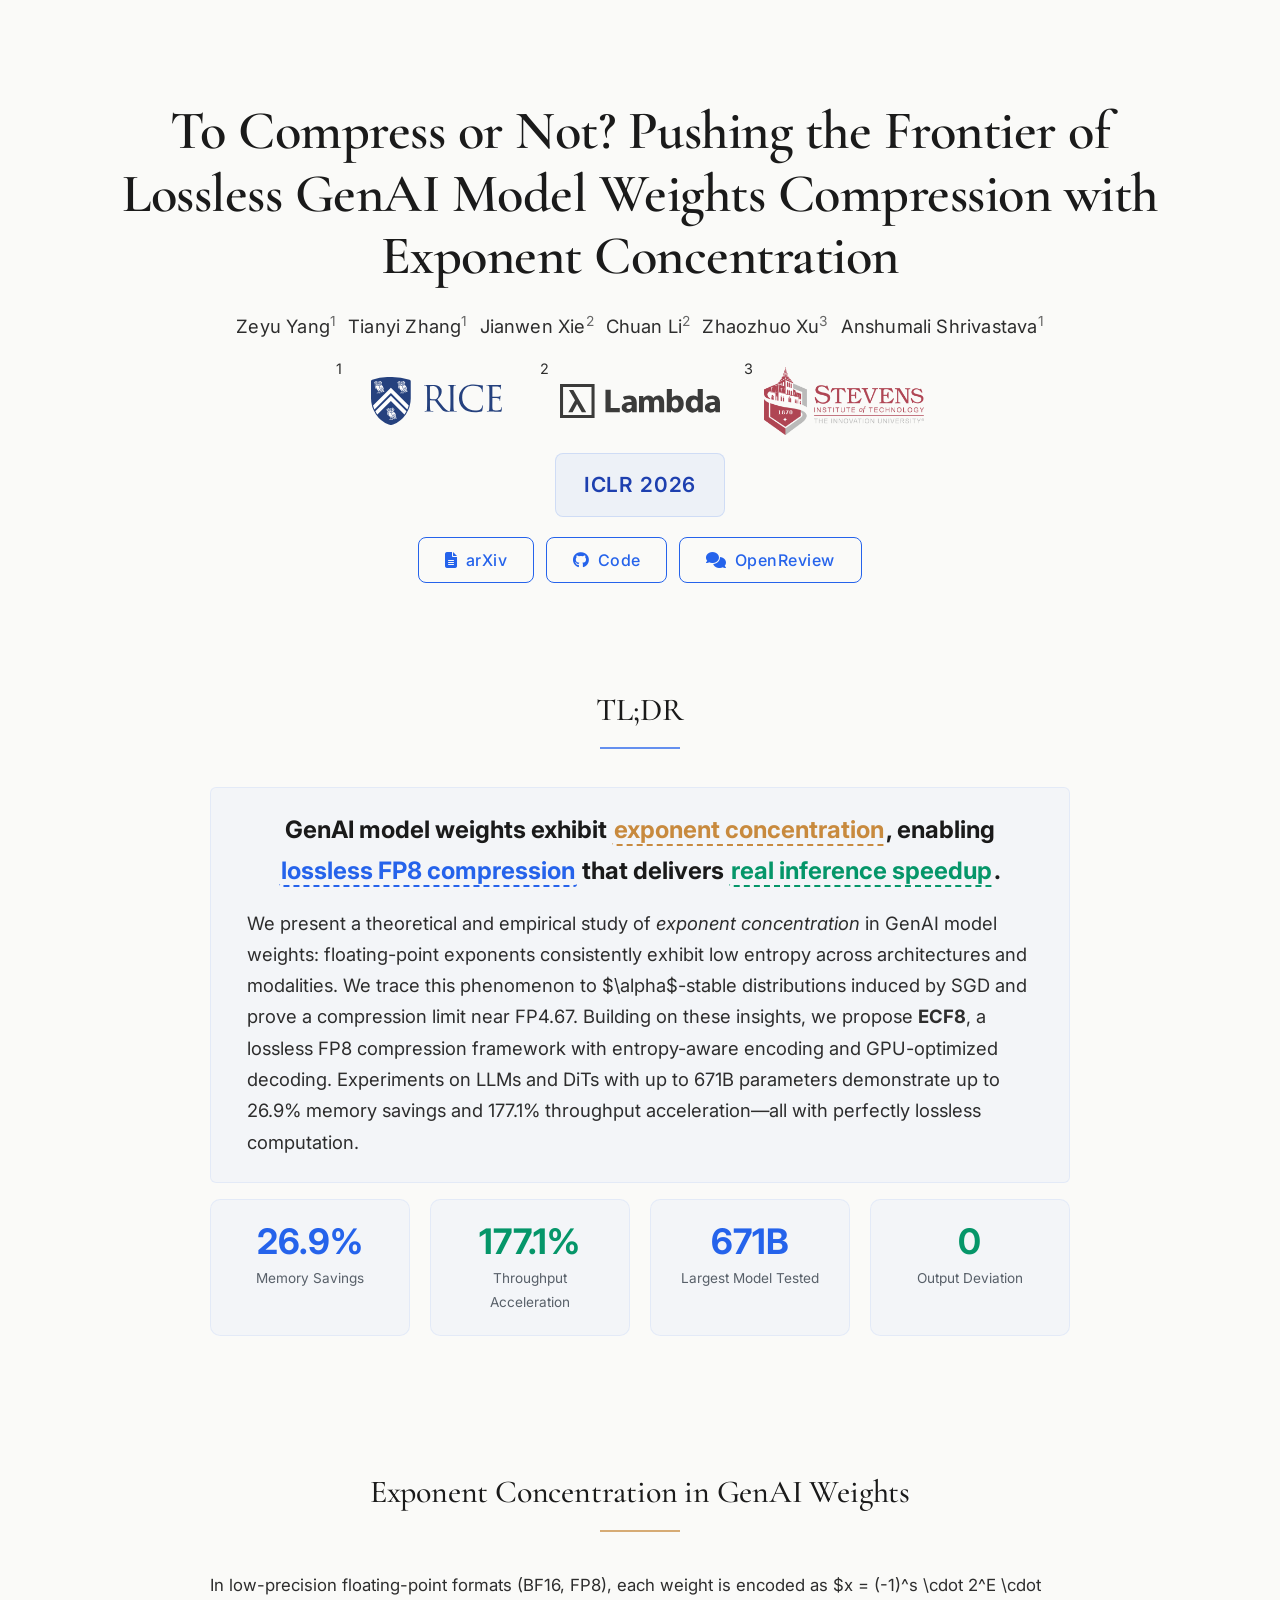
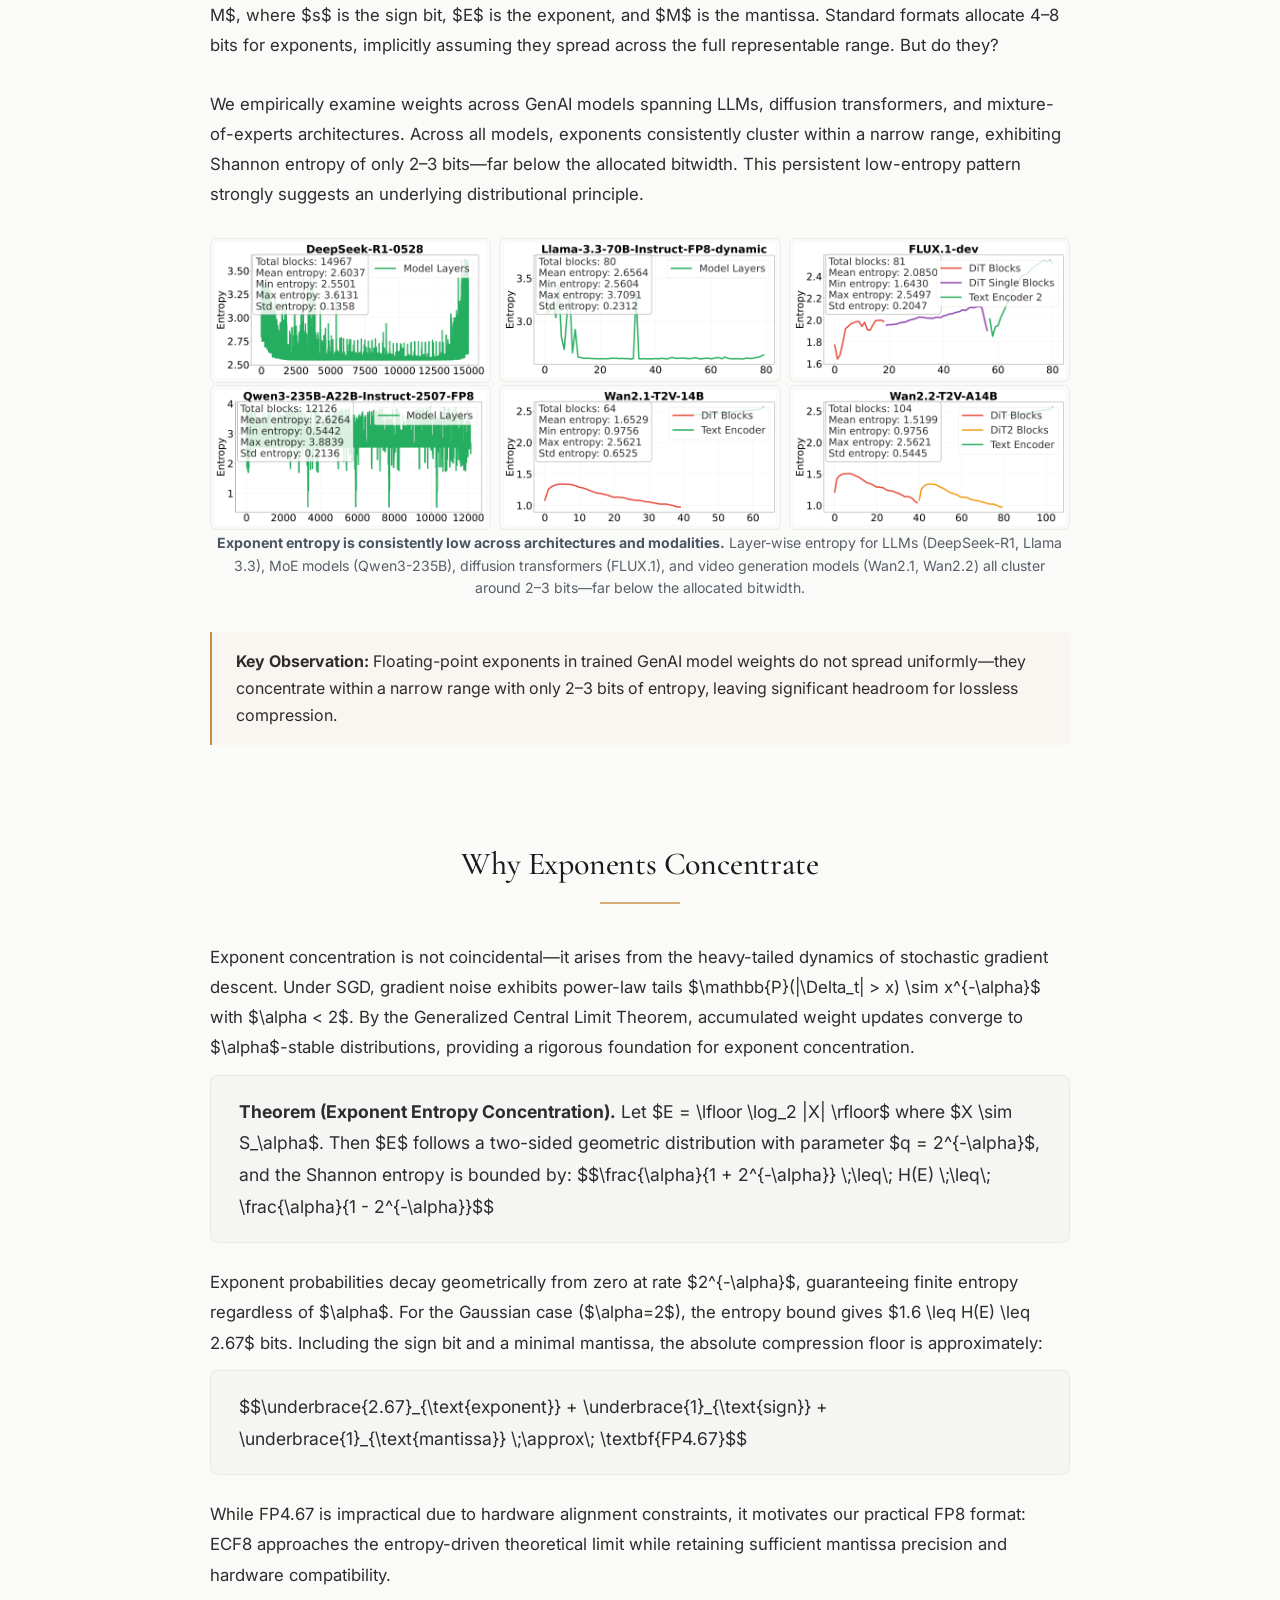
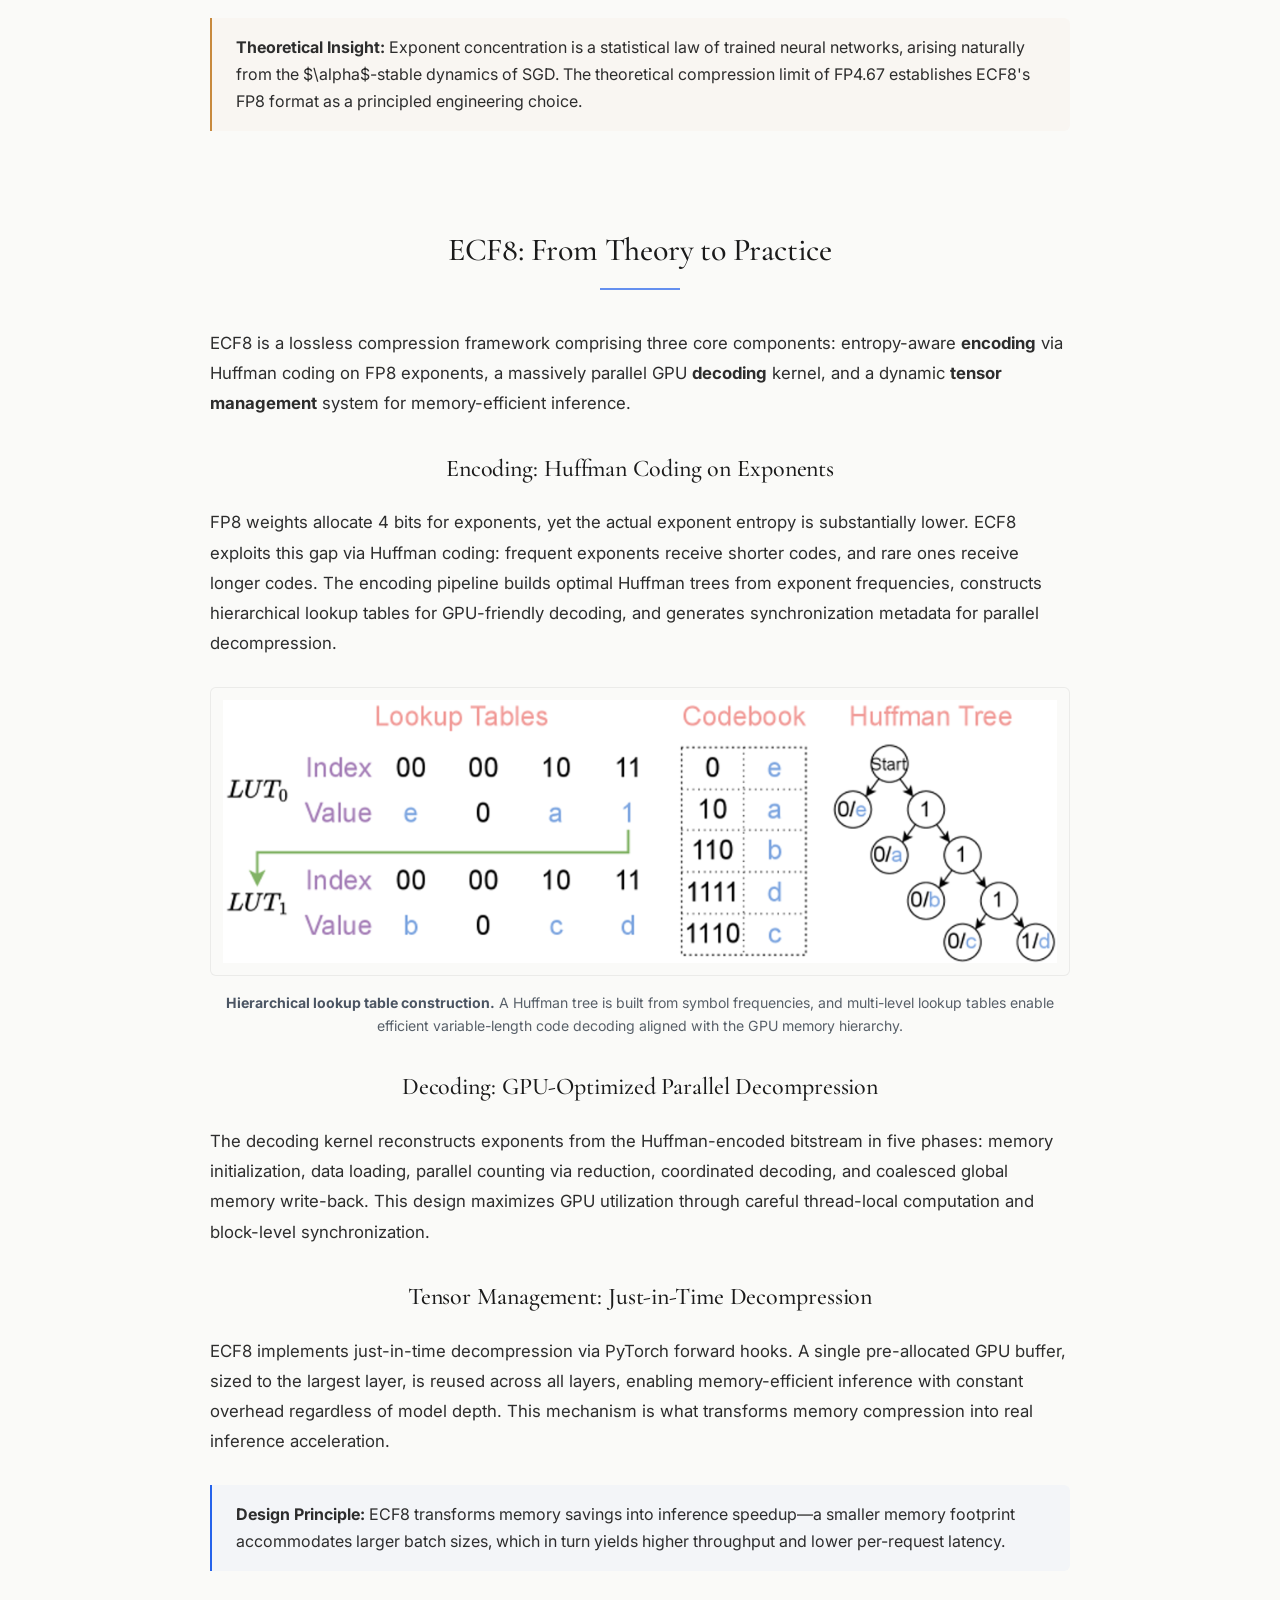
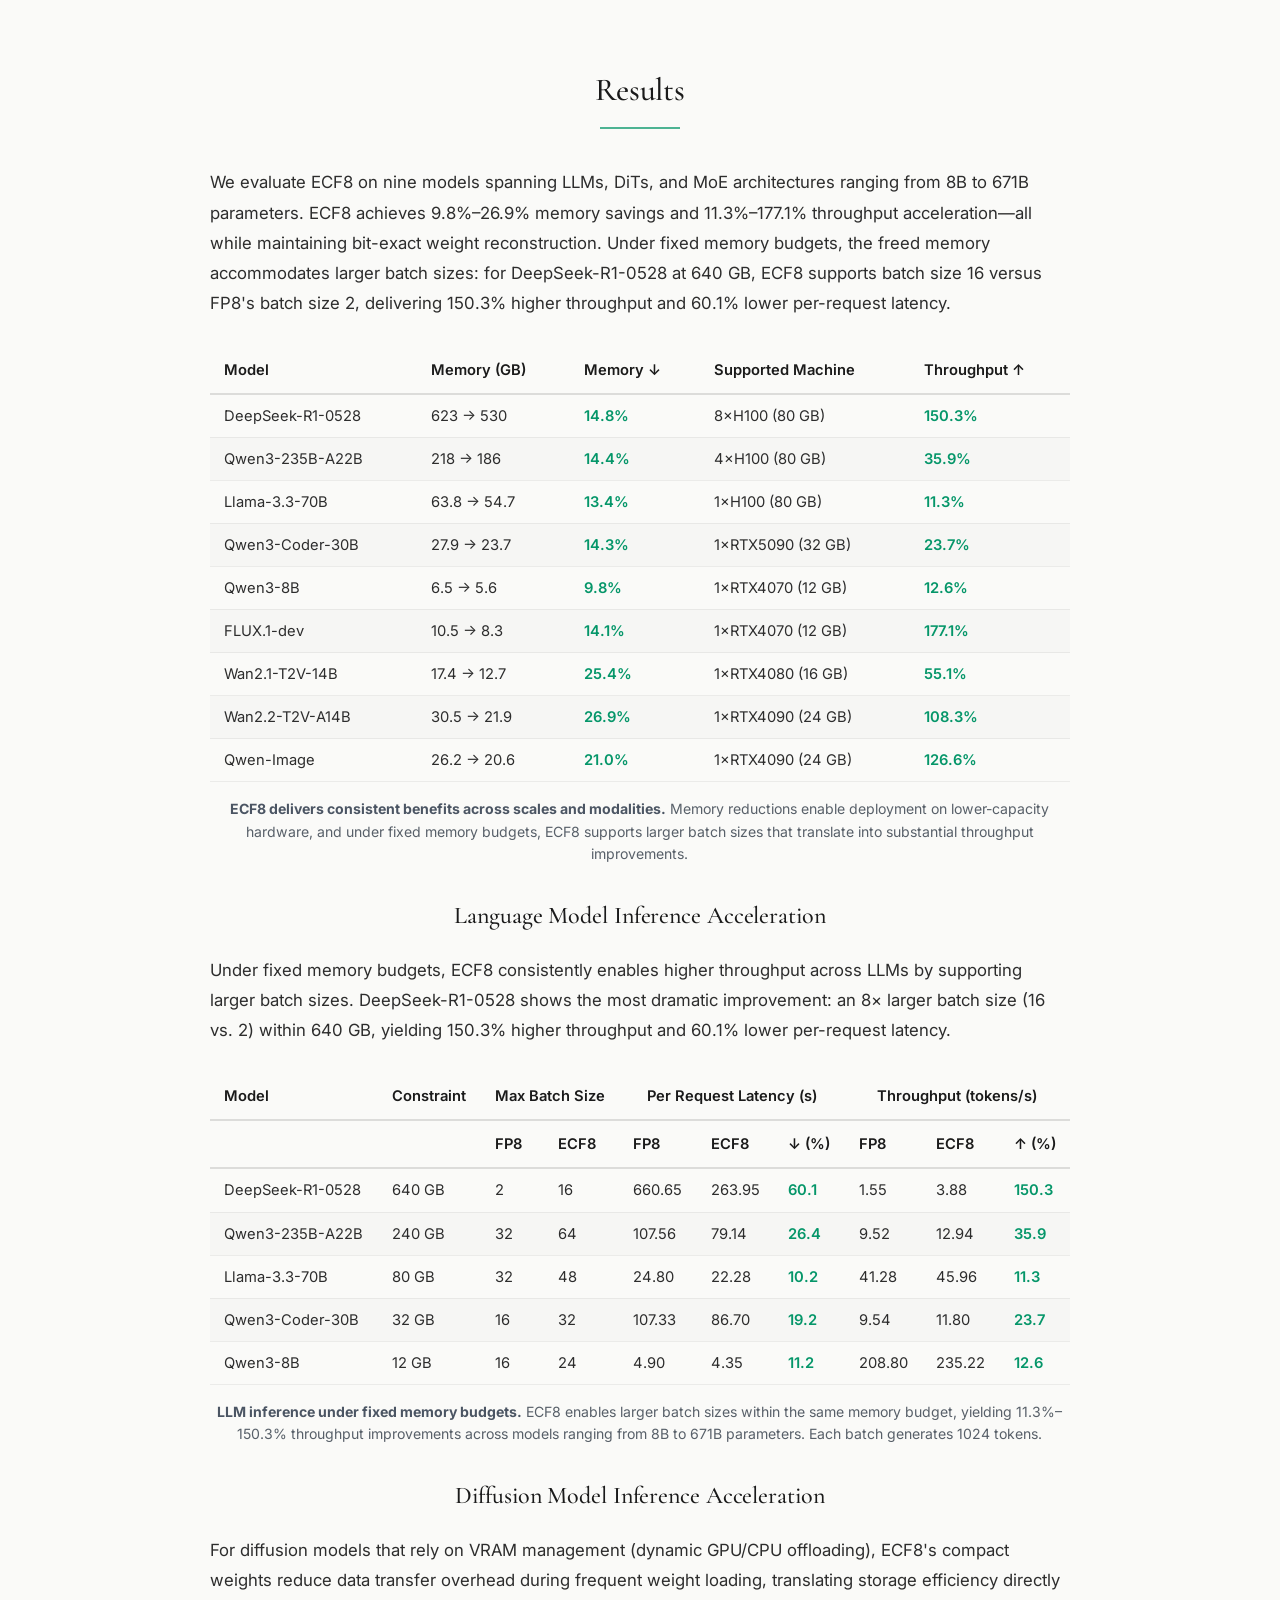
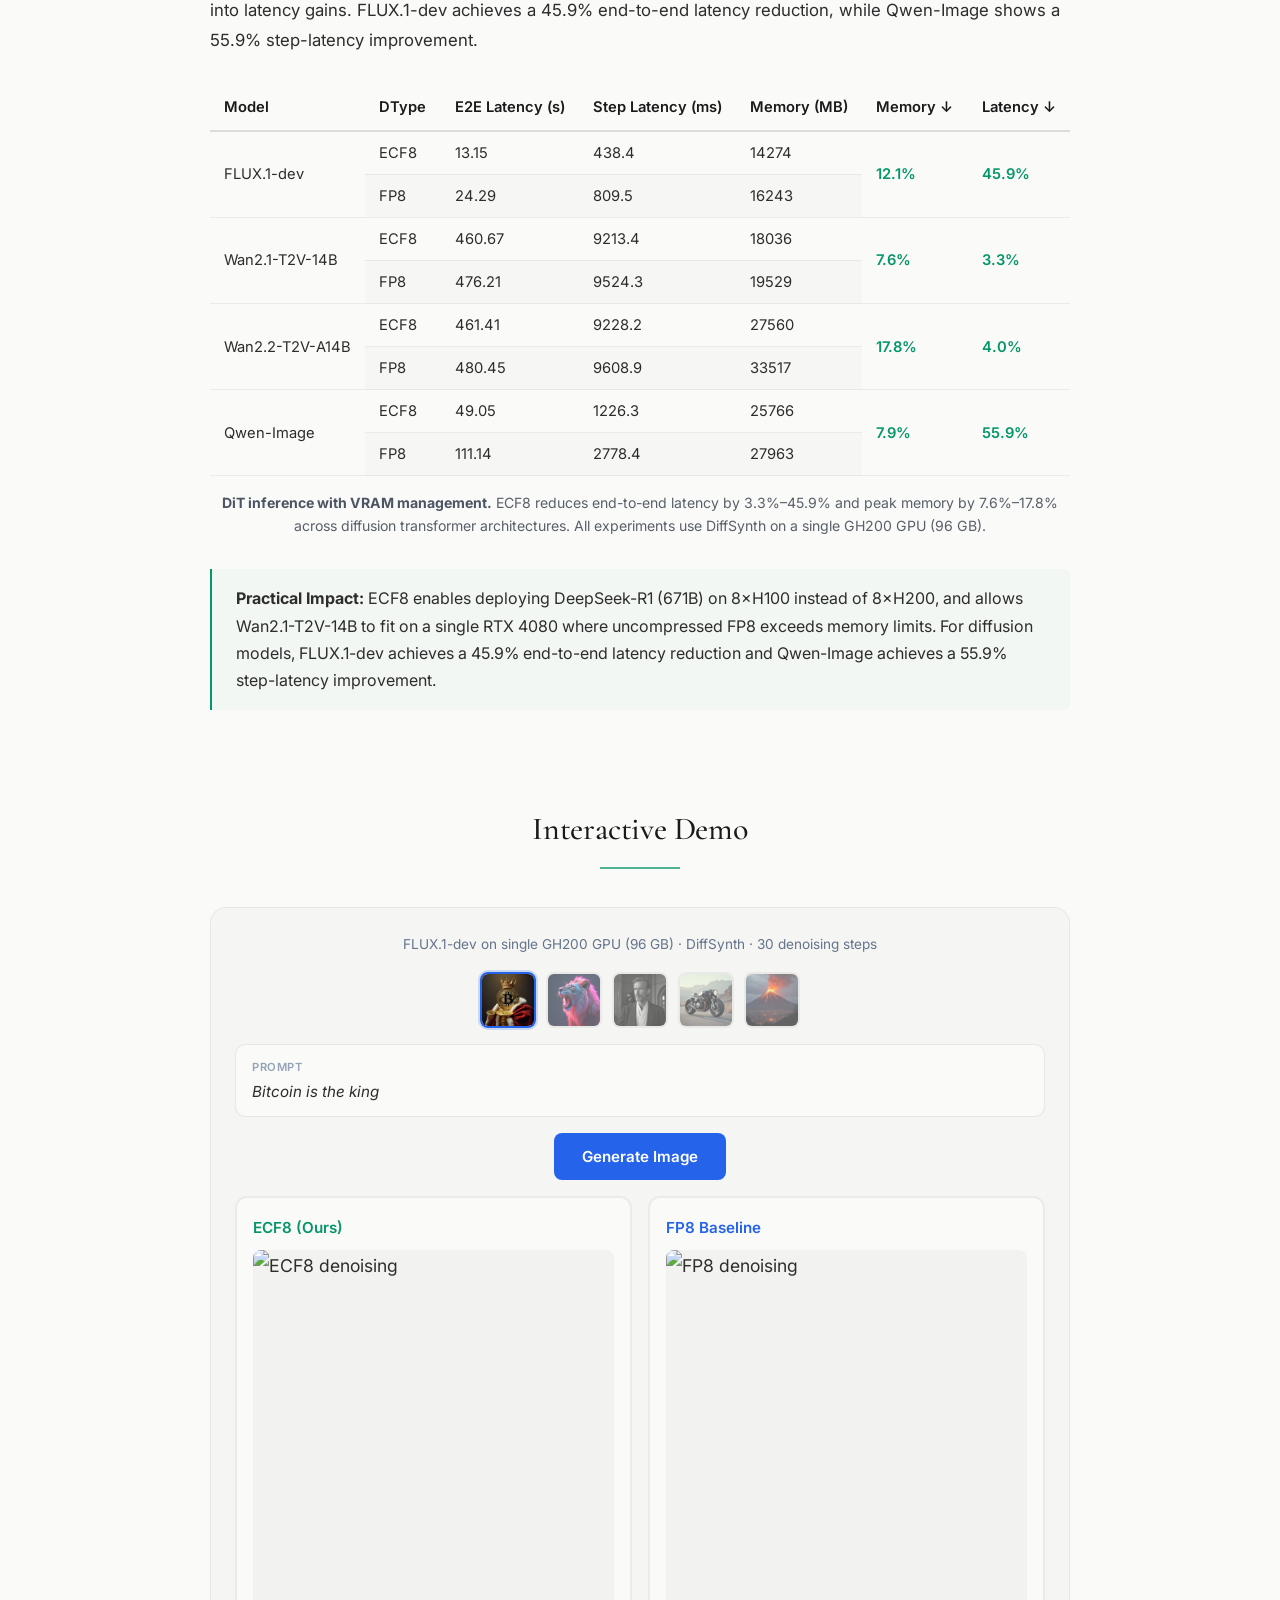
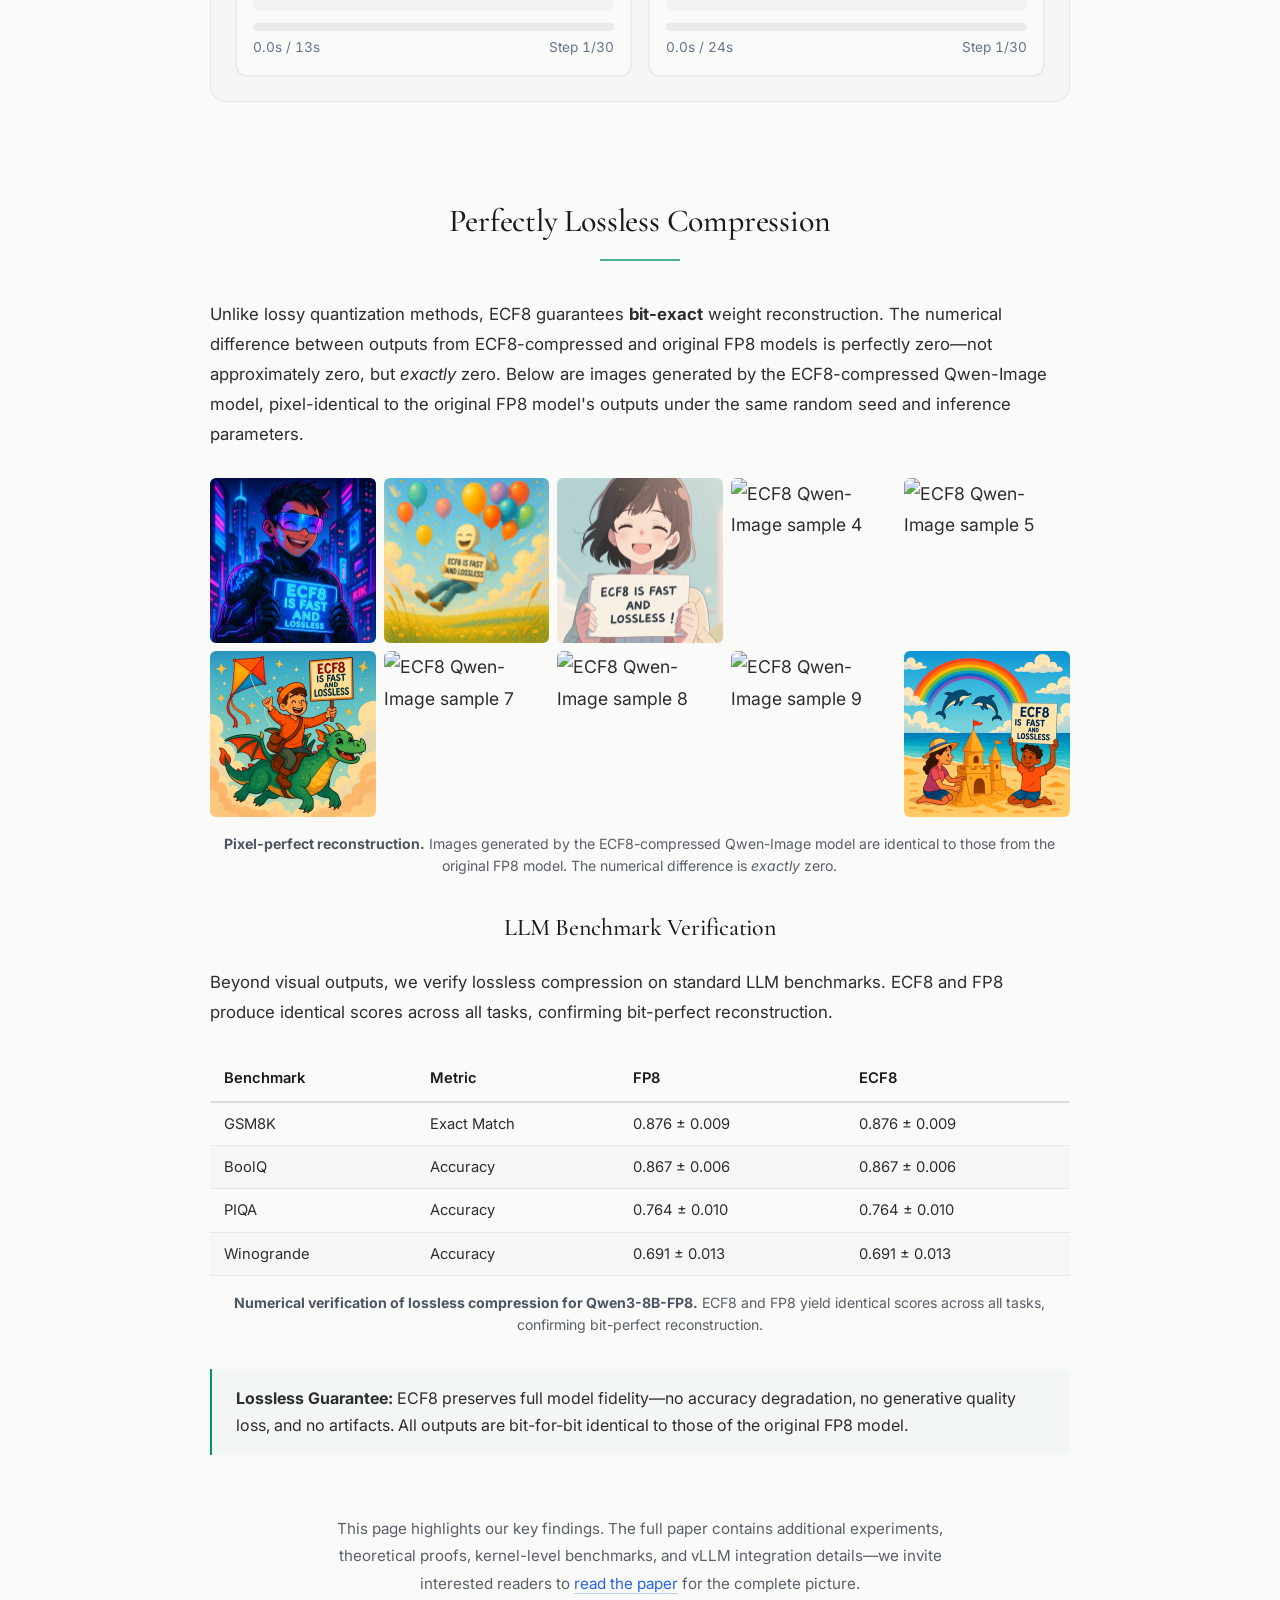
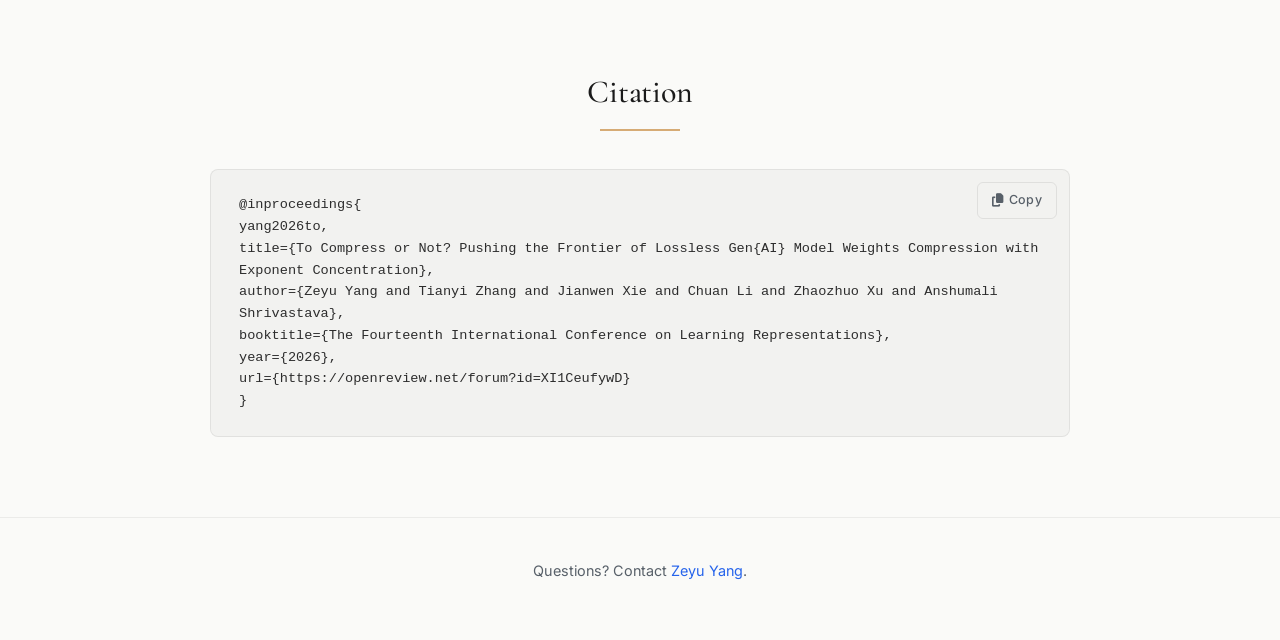
==== commit c57bc75c: "update" ====
--- a/web/ecf8/index.html
+++ b/web/ecf8/index.html
@@ -74,18 +74,18 @@
                     <div class="row mb-3">
                         <div class="col-lg-12">
                             <p class="tldr-headline mb-0">
-                                GenAI weights exhibit
-                                <span class="tldr-keyword" data-color="secondary">exponent concentration<span class="keyword-tooltip">Floating-point exponents in trained model weights cluster within a narrow range with only 2&ndash;3 bits of entropy, far below the 4&ndash;8 bits allocated in standard formats.</span></span>,
+                                GenAI model weights exhibit
+                                <span class="tldr-keyword" data-color="secondary">exponent concentration<span class="keyword-tooltip">Floating-point exponents in trained model weights cluster within a narrow range with only 2&ndash;3 bits of entropy, far below the 4&ndash;8 bits allocated by standard formats.</span></span>,
                                 enabling
-                                <span class="tldr-keyword" data-color="primary">lossless FP8 compression<span class="keyword-tooltip">ECF8 uses Huffman coding on low-entropy exponents with GPU-optimized decoding, achieving bit-exact weight reconstruction with zero quality degradation.</span></span>
+                                <span class="tldr-keyword" data-color="primary">lossless FP8 compression<span class="keyword-tooltip">ECF8 applies Huffman coding to low-entropy exponents with GPU-optimized decoding, achieving bit-exact weight reconstruction with zero quality degradation.</span></span>
                                 that delivers
-                                <span class="tldr-keyword" data-color="accent">real inference speedup<span class="keyword-tooltip">Up to 26.9% memory savings free GPU memory for larger batch sizes, yielding up to 177.1% throughput acceleration on models up to 671B parameters.</span></span>.
+                                <span class="tldr-keyword" data-color="accent">real inference speedup<span class="keyword-tooltip">Up to 26.9% memory savings free GPU memory for larger batch sizes, yielding up to 177.1% throughput acceleration on models with up to 671B parameters.</span></span>.
                             </p>
                         </div>
                     </div>
                     <div class="row">
                         <div class="col-lg-12">
-                            <p class="tldr-abstract mb-0">We present a theoretical and empirical study of an <em>exponent concentration</em> phenomenon in GenAI weights: exponents consistently exhibit low entropy across architectures and modalities. We trace this to $\alpha$-stable distributions induced by SGD and prove a compression limit near FP4.67. Building on these insights, we propose <strong>ECF8</strong>, a lossless FP8 compression framework with entropy-aware encoding and GPU-optimized decoding. Experiments on LLMs and DiTs up to 671B parameters demonstrate up to 26.9% memory savings and 177.1% throughput acceleration, with perfectly lossless computations.</p>
+                            <p class="tldr-abstract mb-0">We present a theoretical and empirical study of <em>exponent concentration</em> in GenAI model weights: floating-point exponents consistently exhibit low entropy across architectures and modalities. We trace this phenomenon to $\alpha$-stable distributions induced by SGD and prove a compression limit near FP4.67. Building on these insights, we propose <strong>ECF8</strong>, a lossless FP8 compression framework with entropy-aware encoding and GPU-optimized decoding. Experiments on LLMs and DiTs with up to 671B parameters demonstrate up to 26.9% memory savings and 177.1% throughput acceleration&mdash;all with perfectly lossless computation.</p>
                         </div>
                     </div>
                 </div>
@@ -146,11 +146,11 @@
                         <h2 class="section-title">Exponent Concentration in GenAI Weights</h2>
 
                         <p class="body-text">
-                            In low-precision floating-point formats (BF16, FP8), each weight is encoded as $x = (-1)^s \cdot 2^E \cdot M$, where $s$ is the sign bit, $E$ is the exponent, and $M$ is the mantissa. Standard formats allocate 4&ndash;8 bits for exponents, assuming they spread across the full range. But do they?
-                        </p>
-
-                        <p class="body-text">
-                            We empirically examine weights from GenAI models spanning LLMs, diffusion transformers, and mixture-of-experts architectures. Across all models, the exponents consistently cluster within a narrow range, with Shannon entropy of only 2&ndash;3 bits &mdash; far below the allocated bitwidth. This persistent low-entropy phenomenon strongly suggests an underlying distributional principle.
+                            In low-precision floating-point formats (BF16, FP8), each weight is encoded as $x = (-1)^s \cdot 2^E \cdot M$, where $s$ is the sign bit, $E$ is the exponent, and $M$ is the mantissa. Standard formats allocate 4&ndash;8 bits for exponents, implicitly assuming they spread across the full representable range. But do they?
+                        </p>
+
+                        <p class="body-text">
+                            We empirically examine weights across GenAI models spanning LLMs, diffusion transformers, and mixture-of-experts architectures. Across all models, exponents consistently cluster within a narrow range, exhibiting Shannon entropy of only 2&ndash;3 bits&mdash;far below the allocated bitwidth. This persistent low-entropy pattern strongly suggests an underlying distributional principle.
                         </p>
 
                         <div class="section-figure-row section-figure--wide section-figure--framed tight">
@@ -176,12 +176,12 @@
                             </div>
                         </div>
                         <p class="section-caption">
-                            <strong>Exponent entropy is consistently low across architectures and modalities.</strong> Layer-wise entropy for LLMs (DeepSeek-R1, Llama 3.3), MoE models (Qwen3-235B), diffusion transformers (FLUX.1), and video generation models (Wan2.1, Wan2.2) all cluster around 2&ndash;3 bits, far below the allocated bitwidth.
+                            <strong>Exponent entropy is consistently low across architectures and modalities.</strong> Layer-wise entropy for LLMs (DeepSeek-R1, Llama 3.3), MoE models (Qwen3-235B), diffusion transformers (FLUX.1), and video generation models (Wan2.1, Wan2.2) all cluster around 2&ndash;3 bits&mdash;far below the allocated bitwidth.
                         </p>
 
                         <div class="callout callout--gold">
                             <p>
-                                <strong>Key Observation:</strong> Floating-point exponents in trained GenAI weights do not spread uniformly &mdash; they concentrate within a narrow range with only 2&ndash;3 bits of entropy, creating significant headroom for lossless compression.
+                                <strong>Key Observation:</strong> Floating-point exponents in trained GenAI model weights do not spread uniformly&mdash;they concentrate within a narrow range with only 2&ndash;3 bits of entropy, leaving significant headroom for lossless compression.
                             </p>
                         </div>
                     </div>
@@ -197,7 +197,7 @@
                         <h2 class="section-title">Why Exponents Concentrate</h2>
 
                         <p class="body-text">
-                            The exponent concentration is not coincidental &mdash; it arises from the heavy-tailed dynamics of stochastic gradient descent. Under SGD, gradient noise exhibits power-law tails $\mathbb{P}(|\Delta_t| > x) \sim x^{-\alpha}$ with $\alpha < 2$. By the Generalized Central Limit Theorem, accumulated weight updates converge to $\alpha$-stable distributions, providing a rigorous foundation for exponent concentration.
+                            Exponent concentration is not coincidental&mdash;it arises from the heavy-tailed dynamics of stochastic gradient descent. Under SGD, gradient noise exhibits power-law tails $\mathbb{P}(|\Delta_t| > x) \sim x^{-\alpha}$ with $\alpha < 2$. By the Generalized Central Limit Theorem, accumulated weight updates converge to $\alpha$-stable distributions, providing a rigorous foundation for exponent concentration.
                         </p>
 
                         <div class="math-block"><strong>Theorem (Exponent Entropy Concentration).</strong> Let $E = \lfloor \log_2 |X| \rfloor$ where $X \sim S_\alpha$. Then $E$ follows a two-sided geometric distribution with parameter $q = 2^{-\alpha}$, and the Shannon entropy is bounded by:
@@ -205,7 +205,7 @@
                         </div>
 
                         <p class="body-text">
-                            Exponents decay geometrically from zero with rate $2^{-\alpha}$, guaranteeing finite entropy regardless of $\alpha$. For the Gaussian-like case ($\alpha=2$), the entropy bound gives $1.6 \leq H(E) \leq 2.67$ bits. Including the sign bit and minimal mantissa, the absolute compression floor is approximately:
+                            Exponent probabilities decay geometrically from zero at rate $2^{-\alpha}$, guaranteeing finite entropy regardless of $\alpha$. For the Gaussian case ($\alpha=2$), the entropy bound gives $1.6 \leq H(E) \leq 2.67$ bits. Including the sign bit and a minimal mantissa, the absolute compression floor is approximately:
                         </p>
 
                         <div class="math-block">
@@ -213,12 +213,12 @@
                         </div>
 
                         <p class="body-text">
-                            While FP4.67 is impractical due to hardware alignment constraints, it motivates our practical FP8 format: ECF8 is close to the entropy-driven theoretical limit while retaining sufficient mantissa precision and hardware compatibility.
+                            While FP4.67 is impractical due to hardware alignment constraints, it motivates our practical FP8 format: ECF8 approaches the entropy-driven theoretical limit while retaining sufficient mantissa precision and hardware compatibility.
                         </p>
 
                         <div class="callout callout--gold">
                             <p>
-                                <strong>Theoretical Insight:</strong> Exponent concentration is a statistical law of trained neural networks, arising naturally from $\alpha$-stable dynamics of SGD. The theoretical compression limit is FP4.67, establishing ECF8's FP8 format as a principled engineering choice.
+                                <strong>Theoretical Insight:</strong> Exponent concentration is a statistical law of trained neural networks, arising naturally from the $\alpha$-stable dynamics of SGD. The theoretical compression limit of FP4.67 establishes ECF8's FP8 format as a principled engineering choice.
                             </p>
                         </div>
                     </div>
@@ -234,37 +234,37 @@
                         <h2 class="section-title">ECF8: From Theory to Practice</h2>
 
                         <p class="body-text">
-                            ECF8 is a lossless compression framework with three core components: entropy-aware <strong>encoding</strong> via Huffman coding on FP8 exponents, a highly parallel GPU <strong>decoding</strong> kernel, and a dynamic <strong>tensor management</strong> system for memory-efficient inference.
+                            ECF8 is a lossless compression framework comprising three core components: entropy-aware <strong>encoding</strong> via Huffman coding on FP8 exponents, a massively parallel GPU <strong>decoding</strong> kernel, and a dynamic <strong>tensor management</strong> system for memory-efficient inference.
                         </p>
 
                         <h3 class="subsection-title">Encoding: Huffman Coding on Exponents</h3>
 
                         <p class="body-text">
-                            FP8 weights allocate 4 bits for exponents, but exponent entropy is substantially lower. ECF8 exploits this gap through Huffman coding: frequent exponents get shorter codes, rare ones get longer codes. The encoding pipeline builds optimal Huffman trees from weight exponent frequencies, constructs hierarchical lookup tables for GPU-friendly decoding, and generates synchronization metadata for parallel decompression.
+                            FP8 weights allocate 4 bits for exponents, yet the actual exponent entropy is substantially lower. ECF8 exploits this gap via Huffman coding: frequent exponents receive shorter codes, and rare ones receive longer codes. The encoding pipeline builds optimal Huffman trees from exponent frequencies, constructs hierarchical lookup tables for GPU-friendly decoding, and generates synchronization metadata for parallel decompression.
                         </p>
 
                         <div class="section-figure section-figure--wide section-figure--framed">
                             <img src="assets/figures/lookup_table.png" alt="Hierarchical lookup table construction for Huffman decoding" loading="lazy">
                         </div>
                         <p class="section-caption">
-                            <strong>Hierarchical lookup table construction.</strong> A Huffman tree is built from symbol frequencies. Multi-level lookup tables enable efficient variable-length code decoding aligned with GPU memory architecture.
+                            <strong>Hierarchical lookup table construction.</strong> A Huffman tree is built from symbol frequencies, and multi-level lookup tables enable efficient variable-length code decoding aligned with the GPU memory hierarchy.
                         </p>
 
                         <h3 class="subsection-title">Decoding: GPU-Optimized Parallel Decompression</h3>
 
                         <p class="body-text">
-                            The decoding kernel reconstructs exponents from the Huffman-encoded bitstream using five phases: memory initialization, data loading, parallel counting via parallel reduction, coordinated decoding, and coalesced global memory write-back. This design maximizes GPU parallelism through careful thread-local computation and block-level synchronization.
+                            The decoding kernel reconstructs exponents from the Huffman-encoded bitstream in five phases: memory initialization, data loading, parallel counting via reduction, coordinated decoding, and coalesced global memory write-back. This design maximizes GPU utilization through careful thread-local computation and block-level synchronization.
                         </p>
 
                         <h3 class="subsection-title">Tensor Management: Just-in-Time Decompression</h3>
 
                         <p class="body-text">
-                            ECF8 implements just-in-time decompression using PyTorch forward hooks. A single pre-allocated GPU buffer (sized to the largest layer) is reused across layers, enabling memory-efficient inference with constant overhead regardless of model depth. This is the key mechanism that transforms memory compression into real inference acceleration.
+                            ECF8 implements just-in-time decompression via PyTorch forward hooks. A single pre-allocated GPU buffer, sized to the largest layer, is reused across all layers, enabling memory-efficient inference with constant overhead regardless of model depth. This mechanism is what transforms memory compression into real inference acceleration.
                         </p>
 
                         <div class="callout callout--teal">
                             <p>
-                                <strong>Design Principle:</strong> ECF8 transforms memory savings into inference speedup &mdash; a smaller footprint allows larger batch sizes, which enables higher throughput and lower per-request latency.
+                                <strong>Design Principle:</strong> ECF8 transforms memory savings into inference speedup&mdash;a smaller memory footprint accommodates larger batch sizes, which in turn yields higher throughput and lower per-request latency.
                             </p>
                         </div>
                     </div>
@@ -280,7 +280,7 @@
                         <h2 class="section-title">Results</h2>
 
                         <p class="body-text">
-                            We evaluate ECF8 across nine models spanning LLMs, DiTs, and MoE architectures from 8B to 671B parameters. ECF8 achieves 9.8%&ndash;26.9% memory savings and 11.3%&ndash;177.1% throughput acceleration, all while maintaining bit-exact weight reconstruction. Under fixed memory constraints, the freed memory allows larger batch sizes &mdash; for DeepSeek-R1-0528 at 640 GB, ECF8 supports batch size 16 vs. FP8's batch size 2, delivering 150.3% higher throughput and 60.1% lower per-request latency.
+                            We evaluate ECF8 on nine models spanning LLMs, DiTs, and MoE architectures ranging from 8B to 671B parameters. ECF8 achieves 9.8%&ndash;26.9% memory savings and 11.3%&ndash;177.1% throughput acceleration&mdash;all while maintaining bit-exact weight reconstruction. Under fixed memory budgets, the freed memory accommodates larger batch sizes: for DeepSeek-R1-0528 at 640 GB, ECF8 supports batch size 16 versus FP8's batch size 2, delivering 150.3% higher throughput and 60.1% lower per-request latency.
                         </p>
 
                         <div class="results-table-wrapper">
@@ -362,13 +362,13 @@
                             </table>
                         </div>
                         <p class="section-caption">
-                            <strong>ECF8 delivers consistent benefits across scales and modalities.</strong> Memory reductions enable deployment on lower-capacity hardware. Under fixed memory constraints, ECF8 supports larger batch sizes, translating into substantial throughput improvements.
+                            <strong>ECF8 delivers consistent benefits across scales and modalities.</strong> Memory reductions enable deployment on lower-capacity hardware, and under fixed memory budgets, ECF8 supports larger batch sizes that translate into substantial throughput improvements.
                         </p>
 
                         <h3 class="subsection-title">Language Model Inference Acceleration</h3>
 
                         <p class="body-text">
-                            Under fixed memory constraints, ECF8 enables consistently higher throughput across LLMs by supporting larger batch sizes. DeepSeek-R1-0528 shows the most dramatic improvement: 8&times; larger batch size (16 vs 2) within 640 GB, yielding 150.3% higher throughput and 60.1% lower per-request latency.
+                            Under fixed memory budgets, ECF8 consistently enables higher throughput across LLMs by supporting larger batch sizes. DeepSeek-R1-0528 shows the most dramatic improvement: an 8&times; larger batch size (16 vs. 2) within 640 GB, yielding 150.3% higher throughput and 60.1% lower per-request latency.
                         </p>
 
                         <div class="results-table-wrapper">
@@ -459,13 +459,13 @@
                             </table>
                         </div>
                         <p class="section-caption">
-                            <strong>LLM inference under fixed memory constraints.</strong> ECF8 enables larger batch sizes within the same memory budget, yielding 11.3%&ndash;150.3% throughput improvements across models from 8B to 671B parameters. Each batch generates 1024 tokens.
+                            <strong>LLM inference under fixed memory budgets.</strong> ECF8 enables larger batch sizes within the same memory budget, yielding 11.3%&ndash;150.3% throughput improvements across models ranging from 8B to 671B parameters. Each batch generates 1024 tokens.
                         </p>
 
                         <h3 class="subsection-title">Diffusion Model Inference Acceleration</h3>
 
                         <p class="body-text">
-                            For diffusion models using VRAM management (dynamic GPU/CPU offloading), ECF8's compact weights reduce communication overhead during frequent weight loading, translating storage efficiency into latency gains. FLUX.1-dev achieves 45.9% end-to-end latency reduction, while Qwen-Image shows 55.9% step-latency improvement.
+                            For diffusion models that rely on VRAM management (dynamic GPU/CPU offloading), ECF8's compact weights reduce data transfer overhead during frequent weight loading, translating storage efficiency directly into latency gains. FLUX.1-dev achieves a 45.9% end-to-end latency reduction, while Qwen-Image shows a 55.9% step-latency improvement.
                         </p>
 
                         <div class="results-table-wrapper">
@@ -551,7 +551,7 @@
 
                         <div class="callout callout--blue">
                             <p>
-                                <strong>Practical Impact:</strong> ECF8 enables deploying DeepSeek-R1 (671B) on 8&times;H100 instead of 8&times;H200, and Wan2.1-T2V-14B fits on a single RTX4080 where uncompressed FP8 exceeds memory limits. For diffusion models, FLUX.1-dev achieves 45.9% end-to-end latency reduction and Qwen-Image achieves 55.9% step-latency improvement.
+                                <strong>Practical Impact:</strong> ECF8 enables deploying DeepSeek-R1 (671B) on 8&times;H100 instead of 8&times;H200, and allows Wan2.1-T2V-14B to fit on a single RTX 4080 where uncompressed FP8 exceeds memory limits. For diffusion models, FLUX.1-dev achieves a 45.9% end-to-end latency reduction and Qwen-Image achieves a 55.9% step-latency improvement.
                             </p>
                         </div>
                     </div>
@@ -618,7 +618,7 @@
                                 </div>
                             </div>
 
-                            <div class="ecf8-result-banner" id="ecf8-result"><strong>Pixel-identical outputs.</strong> ECF8 finished in 13s, <strong>45.9% faster</strong> than FP8 (24s) with bit-for-bit identical results.</div>
+                            <div class="ecf8-result-banner" id="ecf8-result"><strong>Pixel-identical outputs.</strong> ECF8 finished in 13s, <strong>45.9% faster</strong> than FP8 (24s)&mdash;with bit-for-bit identical results.</div>
                         </div>
                     </div>
                 </div>
@@ -633,7 +633,7 @@
                         <h2 class="section-title">Perfectly Lossless Compression</h2>
 
                         <p class="body-text">
-                            Unlike lossy quantization methods, ECF8 guarantees <strong>bit-exact</strong> weight reconstruction. The numerical difference between outputs from ECF8-compressed and original FP8 models is perfectly zero &mdash; not approximately zero, but <em>exactly</em> zero. Below are images generated by the ECF8-compressed Qwen-Image model, pixel-identical to the original FP8 model's outputs using the same random seed and inference parameters.
+                            Unlike lossy quantization methods, ECF8 guarantees <strong>bit-exact</strong> weight reconstruction. The numerical difference between outputs from ECF8-compressed and original FP8 models is perfectly zero&mdash;not approximately zero, but <em>exactly</em> zero. Below are images generated by the ECF8-compressed Qwen-Image model, pixel-identical to the original FP8 model's outputs under the same random seed and inference parameters.
                         </p>
 
                         <div class="image-grid">
@@ -649,13 +649,13 @@
                             <img src="assets/figures/qwen_image_9.png" alt="ECF8 Qwen-Image sample 10" loading="lazy">
                         </div>
                         <p class="section-caption">
-                            <strong>Pixel-perfect reconstruction.</strong> Images generated by ECF8-compressed Qwen-Image are identical to the original FP8 model. The numerical difference is <em>exactly</em> zero.
+                            <strong>Pixel-perfect reconstruction.</strong> Images generated by the ECF8-compressed Qwen-Image model are identical to those from the original FP8 model. The numerical difference is <em>exactly</em> zero.
                         </p>
 
                         <h3 class="subsection-title">LLM Benchmark Verification</h3>
 
                         <p class="body-text">
-                            Beyond visual outputs, we verify lossless compression on standard LLM benchmarks. ECF8 and FP8 yield identical scores across all tasks, confirming bit-perfect reconstruction.
+                            Beyond visual outputs, we verify lossless compression on standard LLM benchmarks. ECF8 and FP8 produce identical scores across all tasks, confirming bit-perfect reconstruction.
                         </p>
 
                         <div class="results-table-wrapper">
@@ -702,7 +702,7 @@
 
                         <div class="callout callout--blue">
                             <p>
-                                <strong>Lossless Guarantee:</strong> ECF8 preserves full model fidelity &mdash; no accuracy degradation, no generative quality loss, no artifacts. Outputs are bit-for-bit identical to the original FP8 model.
+                                <strong>Lossless Guarantee:</strong> ECF8 preserves full model fidelity&mdash;no accuracy degradation, no generative quality loss, and no artifacts. All outputs are bit-for-bit identical to those of the original FP8 model.
                             </p>
                         </div>
                     </div>
@@ -711,7 +711,7 @@
 
             <!-- Invitation to the full paper -->
             <p class="paper-invite">
-                This page highlights our key findings. The full paper contains additional experiments, theoretical proofs, kernel-level benchmarks, and vLLM integration details &mdash; we invite interested readers to <a href="https://arxiv.org/abs/2510.02676">read the paper</a> for the complete picture.
+                This page highlights our key findings. The full paper contains additional experiments, theoretical proofs, kernel-level benchmarks, and vLLM integration details&mdash;we invite interested readers to <a href="https://arxiv.org/abs/2510.02676">read the paper</a> for the complete picture.
             </p>
 
             <!-- Citation Section -->
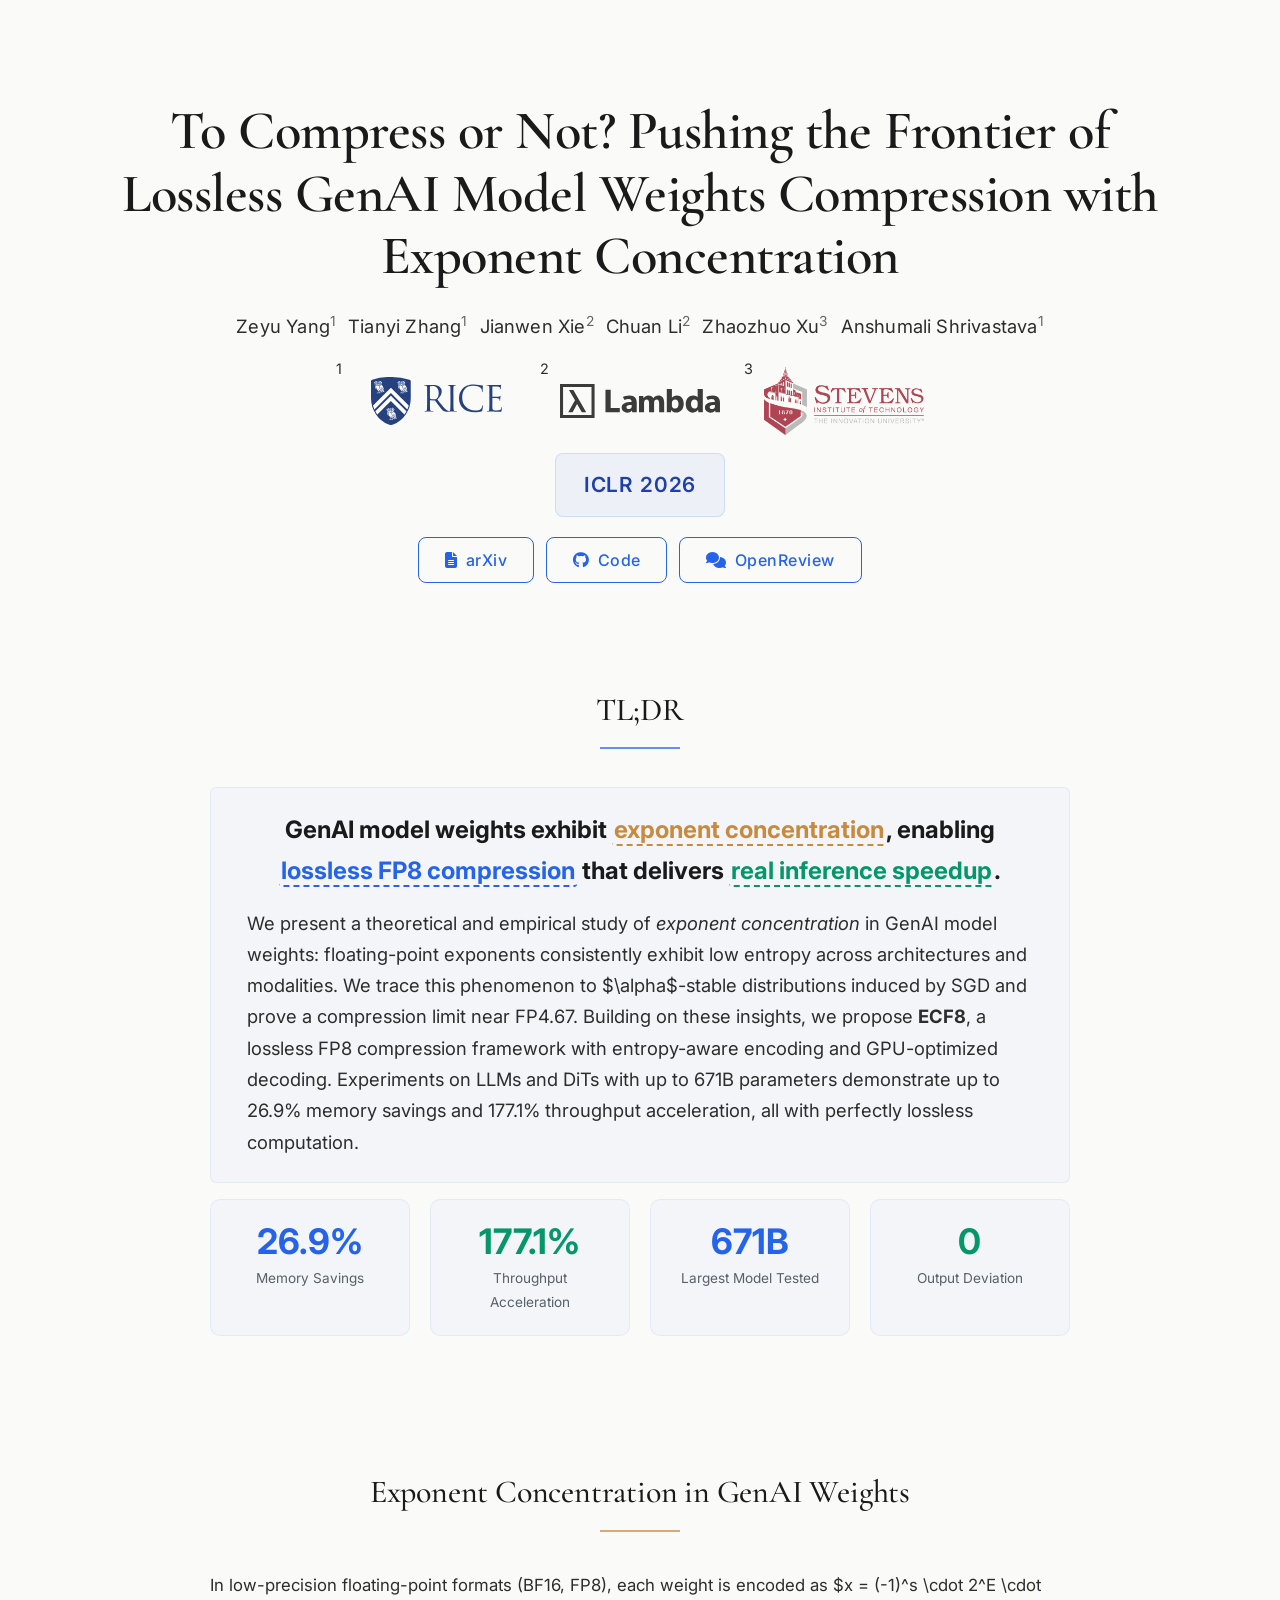
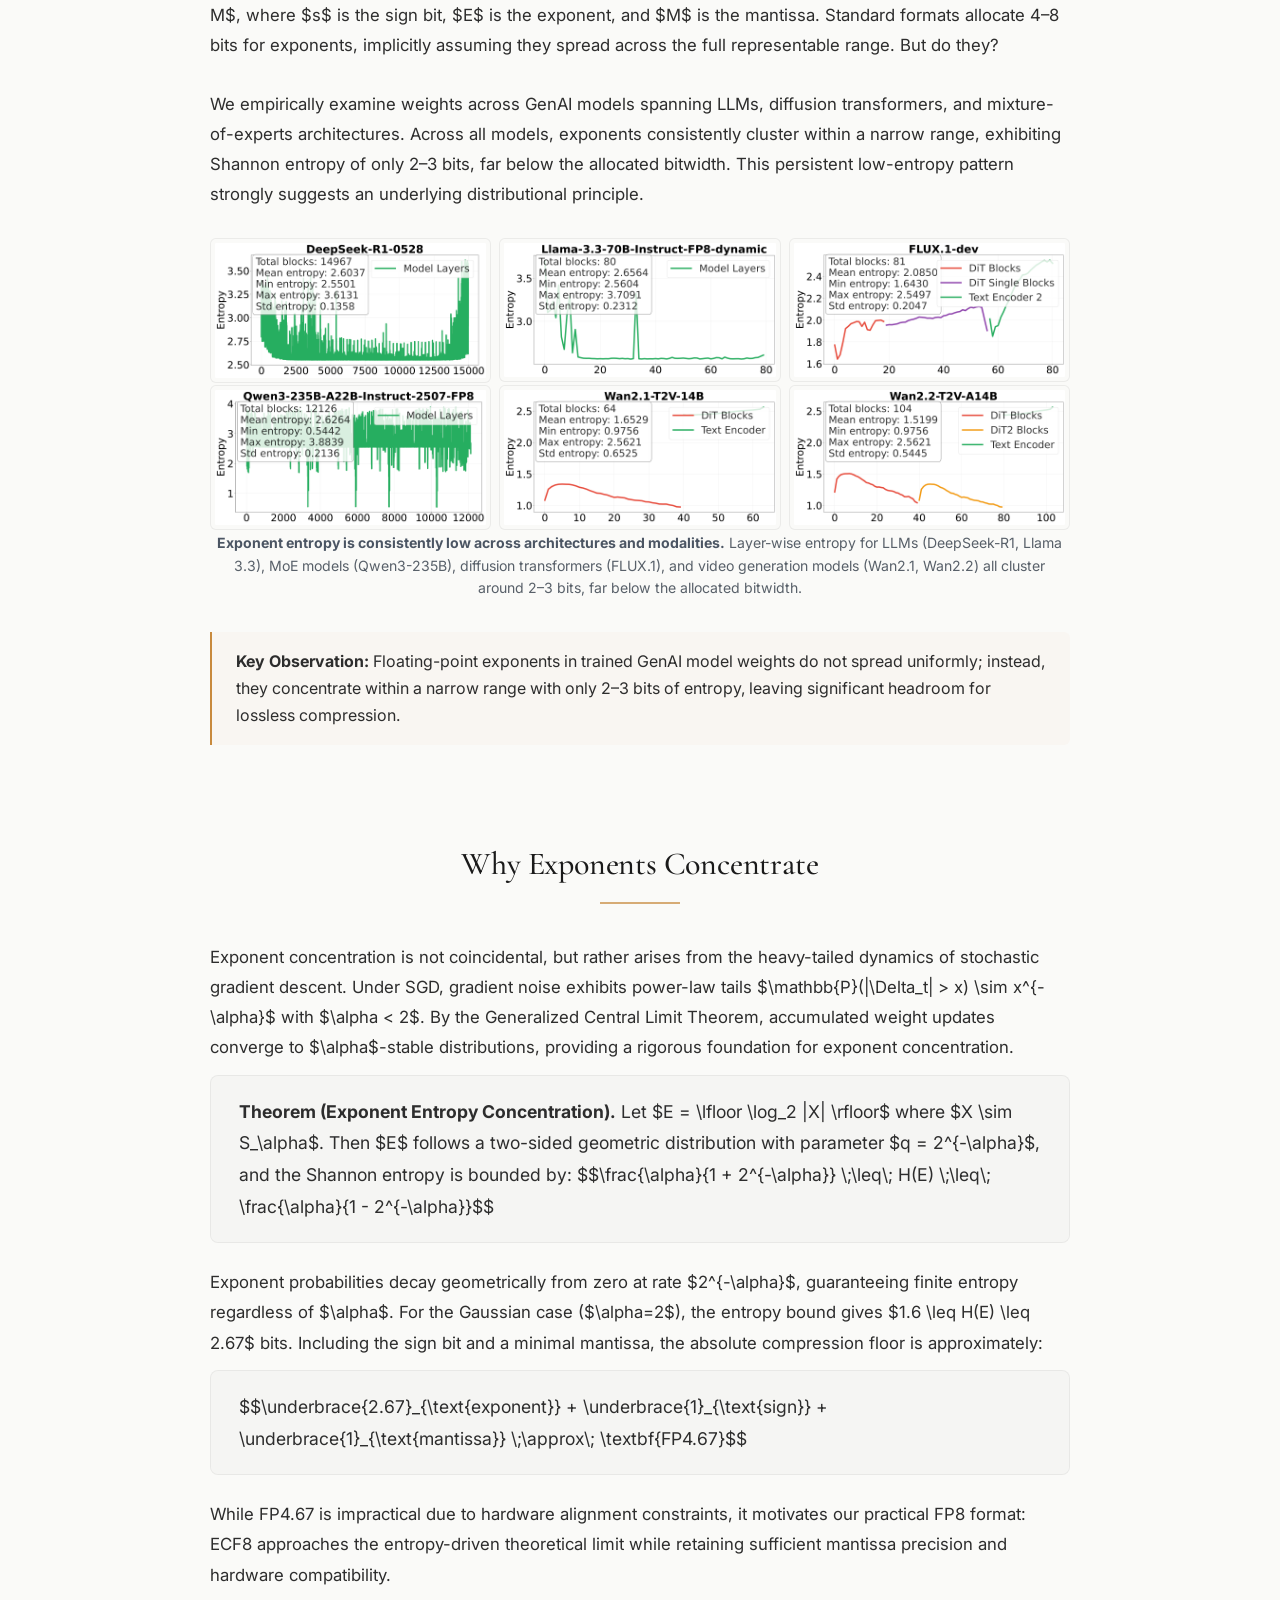
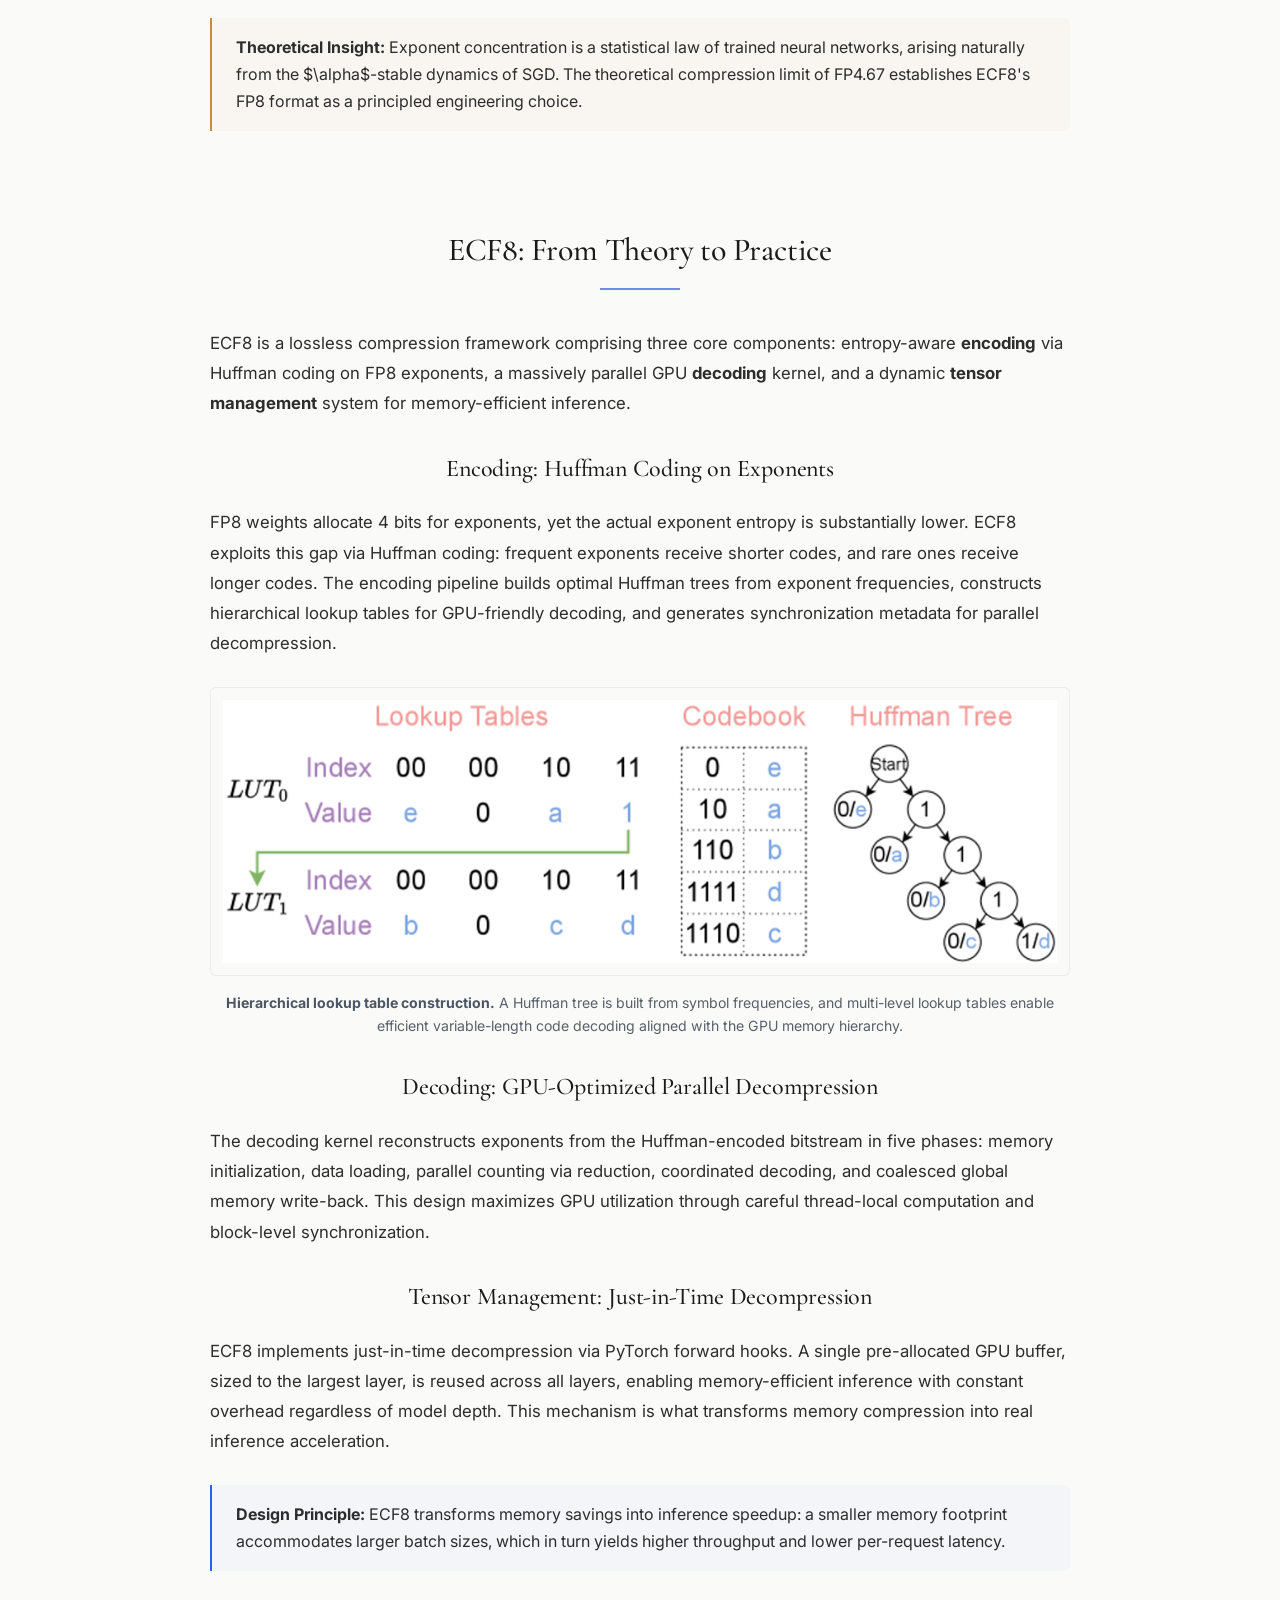
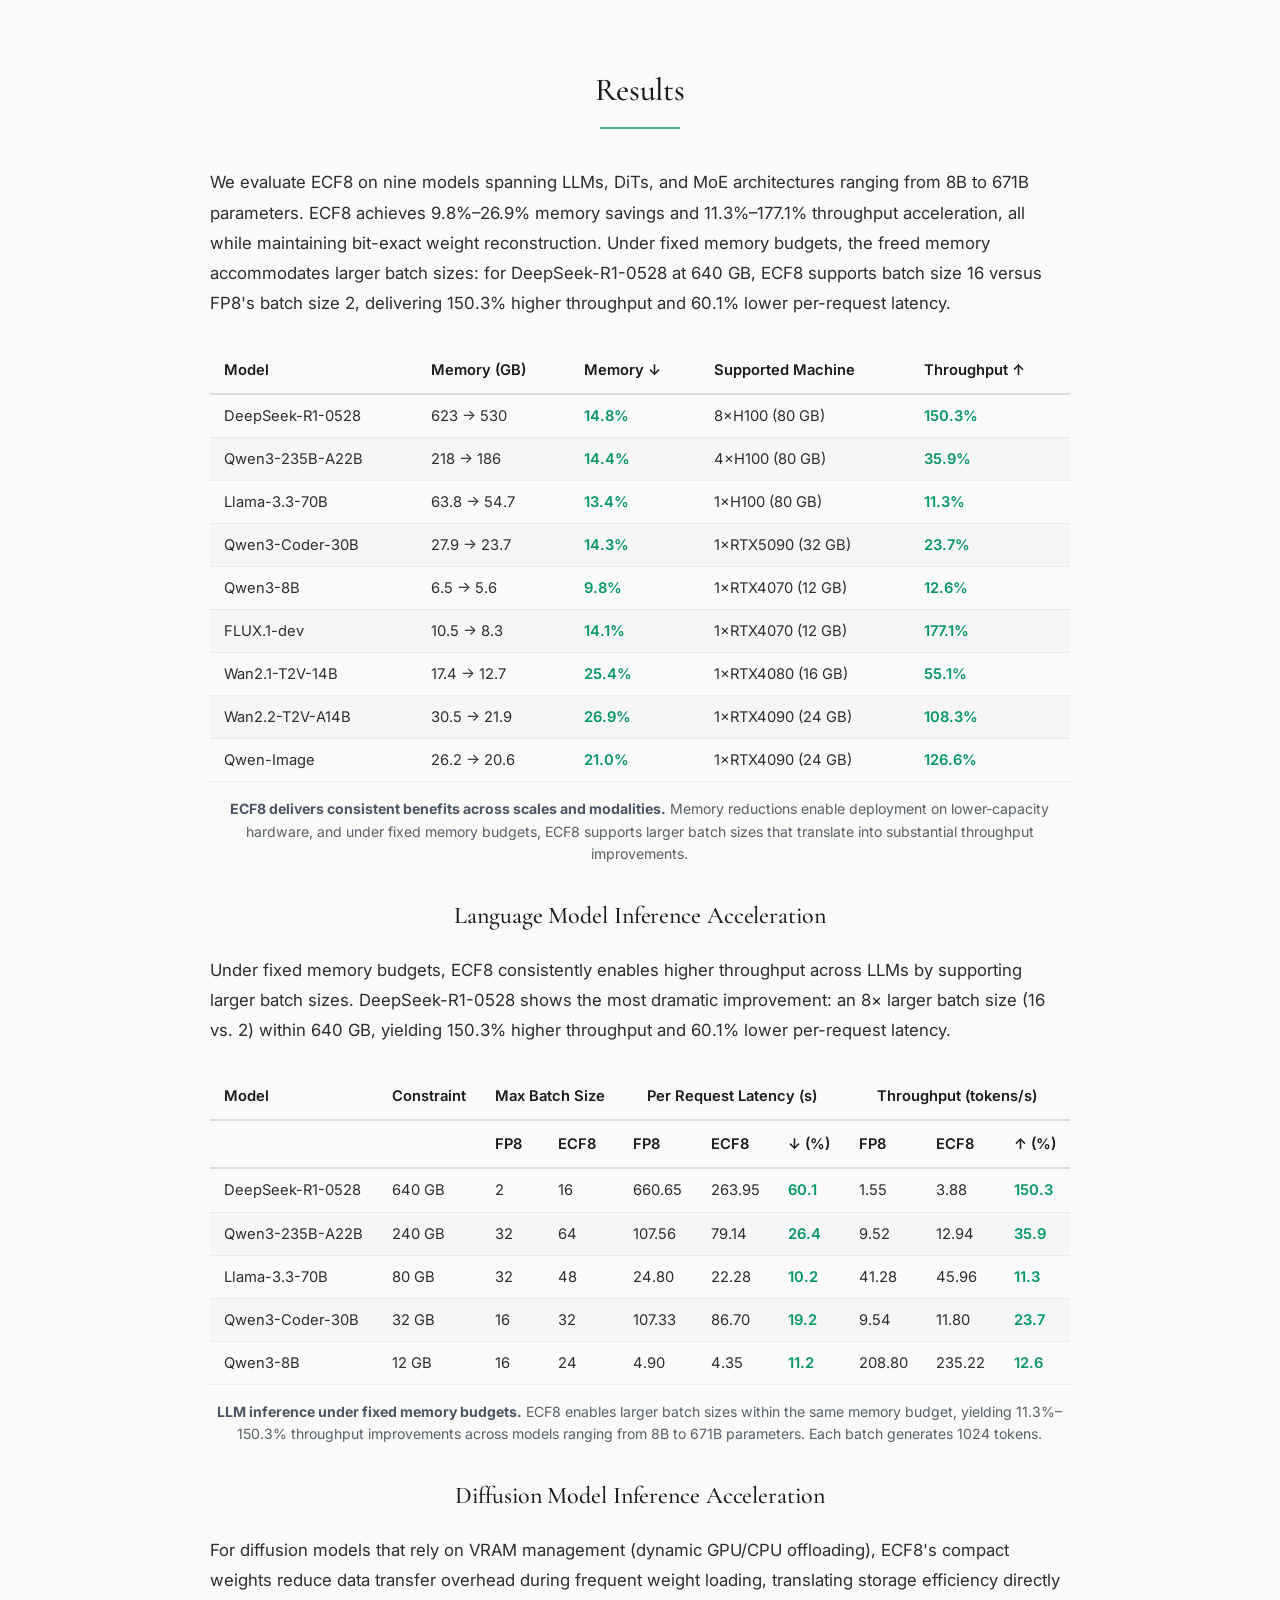
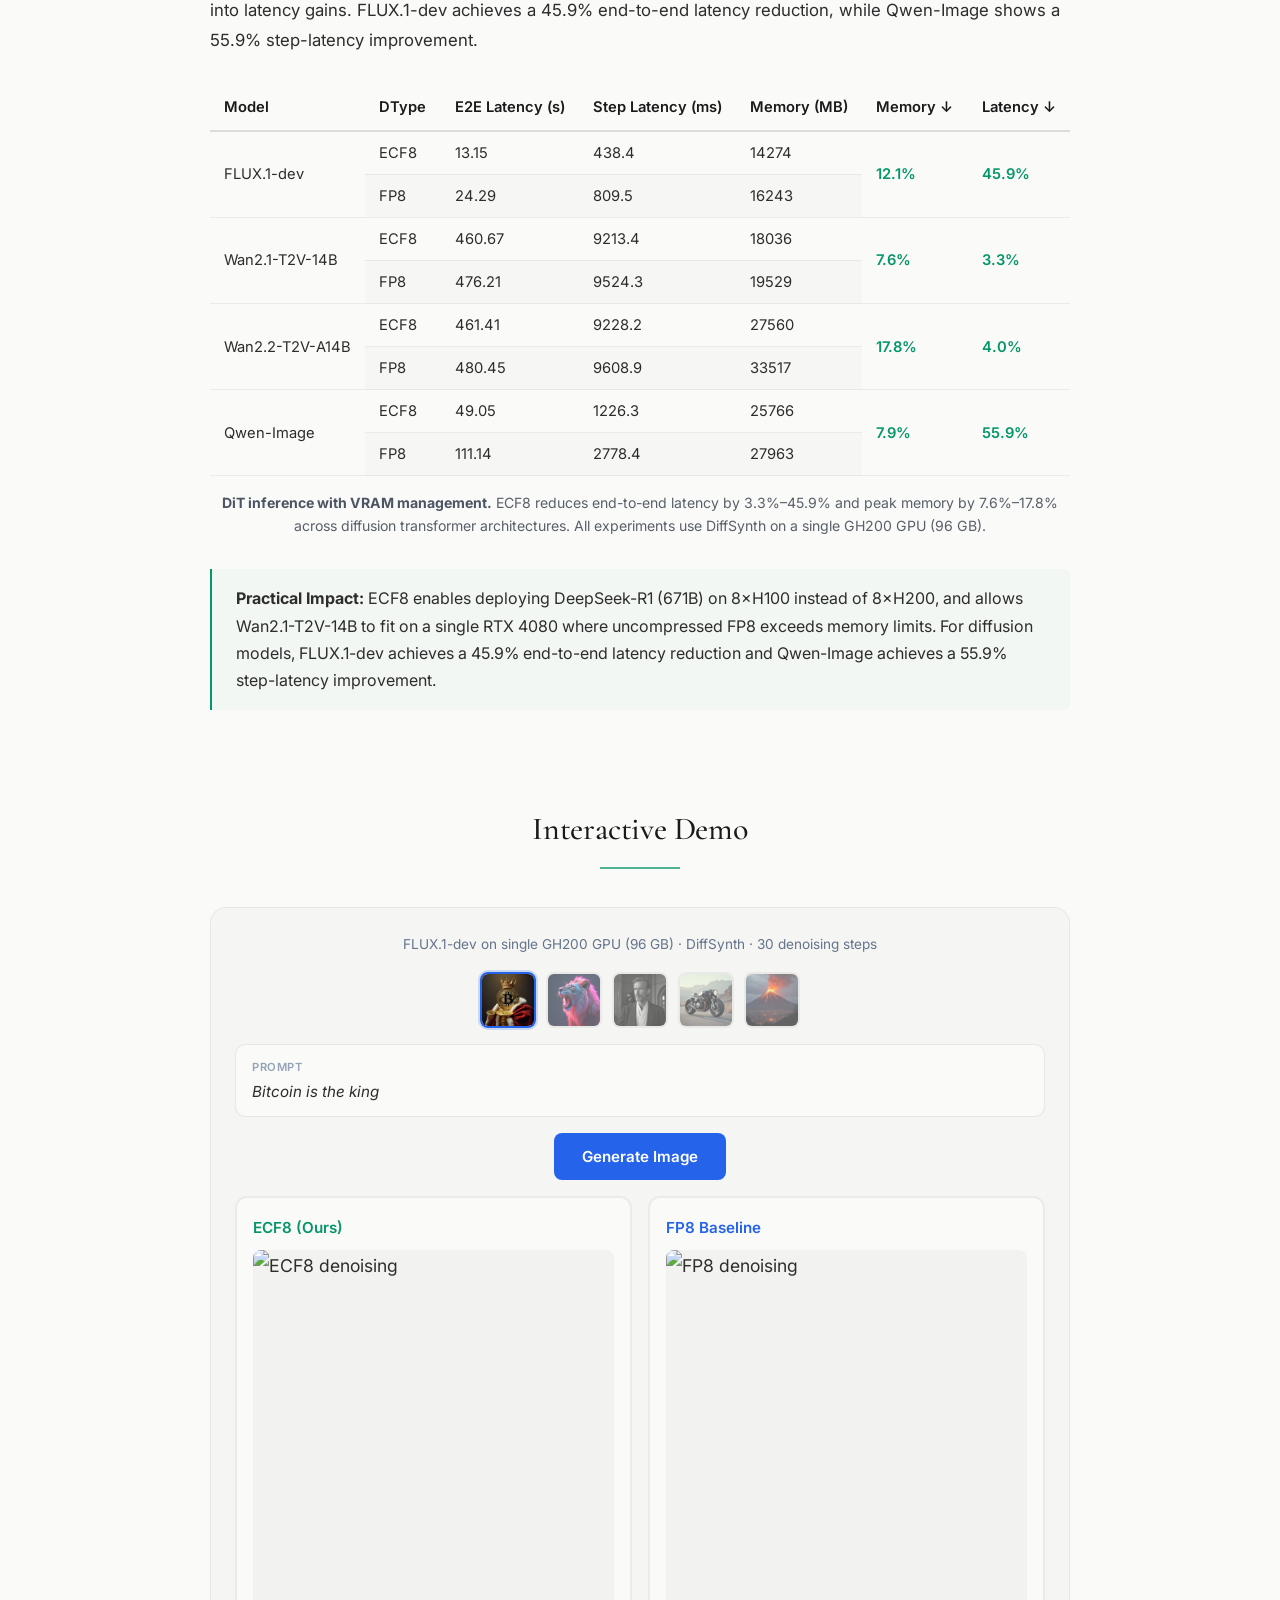
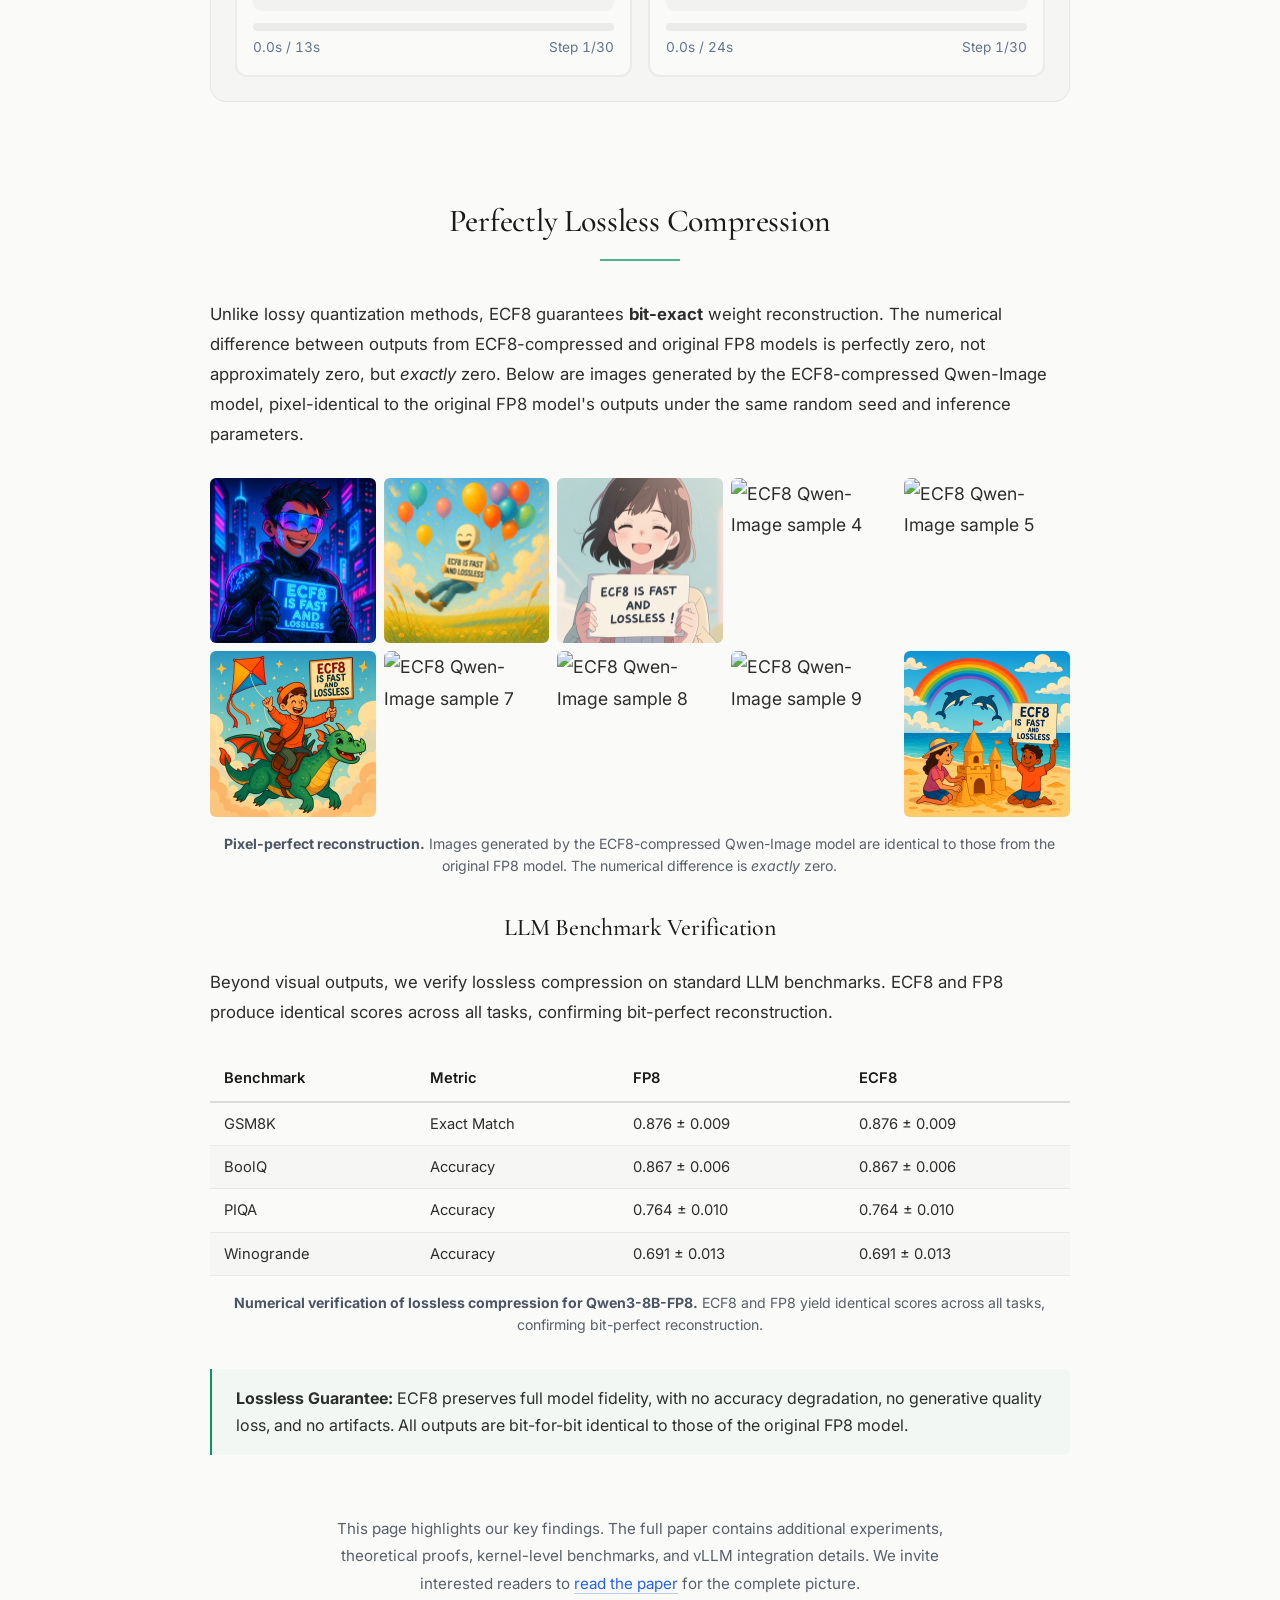
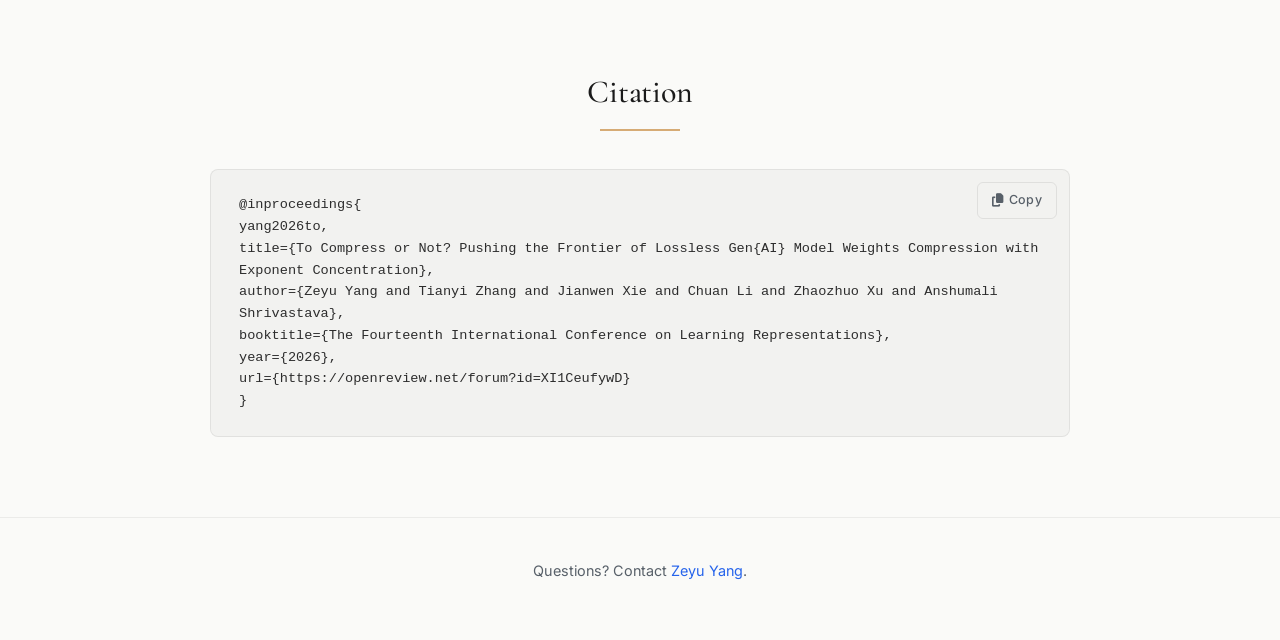
==== commit 4957d3be: "update" ====
--- a/web/ecf8/index.html
+++ b/web/ecf8/index.html
@@ -85,7 +85,7 @@
                     </div>
                     <div class="row">
                         <div class="col-lg-12">
-                            <p class="tldr-abstract mb-0">We present a theoretical and empirical study of <em>exponent concentration</em> in GenAI model weights: floating-point exponents consistently exhibit low entropy across architectures and modalities. We trace this phenomenon to $\alpha$-stable distributions induced by SGD and prove a compression limit near FP4.67. Building on these insights, we propose <strong>ECF8</strong>, a lossless FP8 compression framework with entropy-aware encoding and GPU-optimized decoding. Experiments on LLMs and DiTs with up to 671B parameters demonstrate up to 26.9% memory savings and 177.1% throughput acceleration&mdash;all with perfectly lossless computation.</p>
+                            <p class="tldr-abstract mb-0">We present a theoretical and empirical study of <em>exponent concentration</em> in GenAI model weights: floating-point exponents consistently exhibit low entropy across architectures and modalities. We trace this phenomenon to $\alpha$-stable distributions induced by SGD and prove a compression limit near FP4.67. Building on these insights, we propose <strong>ECF8</strong>, a lossless FP8 compression framework with entropy-aware encoding and GPU-optimized decoding. Experiments on LLMs and DiTs with up to 671B parameters demonstrate up to 26.9% memory savings and 177.1% throughput acceleration, all with perfectly lossless computation.</p>
                         </div>
                     </div>
                 </div>
@@ -150,7 +150,7 @@
                         </p>
 
                         <p class="body-text">
-                            We empirically examine weights across GenAI models spanning LLMs, diffusion transformers, and mixture-of-experts architectures. Across all models, exponents consistently cluster within a narrow range, exhibiting Shannon entropy of only 2&ndash;3 bits&mdash;far below the allocated bitwidth. This persistent low-entropy pattern strongly suggests an underlying distributional principle.
+                            We empirically examine weights across GenAI models spanning LLMs, diffusion transformers, and mixture-of-experts architectures. Across all models, exponents consistently cluster within a narrow range, exhibiting Shannon entropy of only 2&ndash;3 bits, far below the allocated bitwidth. This persistent low-entropy pattern strongly suggests an underlying distributional principle.
                         </p>
 
                         <div class="section-figure-row section-figure--wide section-figure--framed tight">
@@ -176,12 +176,12 @@
                             </div>
                         </div>
                         <p class="section-caption">
-                            <strong>Exponent entropy is consistently low across architectures and modalities.</strong> Layer-wise entropy for LLMs (DeepSeek-R1, Llama 3.3), MoE models (Qwen3-235B), diffusion transformers (FLUX.1), and video generation models (Wan2.1, Wan2.2) all cluster around 2&ndash;3 bits&mdash;far below the allocated bitwidth.
+                            <strong>Exponent entropy is consistently low across architectures and modalities.</strong> Layer-wise entropy for LLMs (DeepSeek-R1, Llama 3.3), MoE models (Qwen3-235B), diffusion transformers (FLUX.1), and video generation models (Wan2.1, Wan2.2) all cluster around 2&ndash;3 bits, far below the allocated bitwidth.
                         </p>
 
                         <div class="callout callout--gold">
                             <p>
-                                <strong>Key Observation:</strong> Floating-point exponents in trained GenAI model weights do not spread uniformly&mdash;they concentrate within a narrow range with only 2&ndash;3 bits of entropy, leaving significant headroom for lossless compression.
+                                <strong>Key Observation:</strong> Floating-point exponents in trained GenAI model weights do not spread uniformly; instead, they concentrate within a narrow range with only 2&ndash;3 bits of entropy, leaving significant headroom for lossless compression.
                             </p>
                         </div>
                     </div>
@@ -197,7 +197,7 @@
                         <h2 class="section-title">Why Exponents Concentrate</h2>
 
                         <p class="body-text">
-                            Exponent concentration is not coincidental&mdash;it arises from the heavy-tailed dynamics of stochastic gradient descent. Under SGD, gradient noise exhibits power-law tails $\mathbb{P}(|\Delta_t| > x) \sim x^{-\alpha}$ with $\alpha < 2$. By the Generalized Central Limit Theorem, accumulated weight updates converge to $\alpha$-stable distributions, providing a rigorous foundation for exponent concentration.
+                            Exponent concentration is not coincidental, but rather arises from the heavy-tailed dynamics of stochastic gradient descent. Under SGD, gradient noise exhibits power-law tails $\mathbb{P}(|\Delta_t| > x) \sim x^{-\alpha}$ with $\alpha < 2$. By the Generalized Central Limit Theorem, accumulated weight updates converge to $\alpha$-stable distributions, providing a rigorous foundation for exponent concentration.
                         </p>
 
                         <div class="math-block"><strong>Theorem (Exponent Entropy Concentration).</strong> Let $E = \lfloor \log_2 |X| \rfloor$ where $X \sim S_\alpha$. Then $E$ follows a two-sided geometric distribution with parameter $q = 2^{-\alpha}$, and the Shannon entropy is bounded by:
@@ -264,7 +264,7 @@
 
                         <div class="callout callout--teal">
                             <p>
-                                <strong>Design Principle:</strong> ECF8 transforms memory savings into inference speedup&mdash;a smaller memory footprint accommodates larger batch sizes, which in turn yields higher throughput and lower per-request latency.
+                                <strong>Design Principle:</strong> ECF8 transforms memory savings into inference speedup: a smaller memory footprint accommodates larger batch sizes, which in turn yields higher throughput and lower per-request latency.
                             </p>
                         </div>
                     </div>
@@ -280,7 +280,7 @@
                         <h2 class="section-title">Results</h2>
 
                         <p class="body-text">
-                            We evaluate ECF8 on nine models spanning LLMs, DiTs, and MoE architectures ranging from 8B to 671B parameters. ECF8 achieves 9.8%&ndash;26.9% memory savings and 11.3%&ndash;177.1% throughput acceleration&mdash;all while maintaining bit-exact weight reconstruction. Under fixed memory budgets, the freed memory accommodates larger batch sizes: for DeepSeek-R1-0528 at 640 GB, ECF8 supports batch size 16 versus FP8's batch size 2, delivering 150.3% higher throughput and 60.1% lower per-request latency.
+                            We evaluate ECF8 on nine models spanning LLMs, DiTs, and MoE architectures ranging from 8B to 671B parameters. ECF8 achieves 9.8%&ndash;26.9% memory savings and 11.3%&ndash;177.1% throughput acceleration, all while maintaining bit-exact weight reconstruction. Under fixed memory budgets, the freed memory accommodates larger batch sizes: for DeepSeek-R1-0528 at 640 GB, ECF8 supports batch size 16 versus FP8's batch size 2, delivering 150.3% higher throughput and 60.1% lower per-request latency.
                         </p>
 
                         <div class="results-table-wrapper">
@@ -618,7 +618,7 @@
                                 </div>
                             </div>
 
-                            <div class="ecf8-result-banner" id="ecf8-result"><strong>Pixel-identical outputs.</strong> ECF8 finished in 13s, <strong>45.9% faster</strong> than FP8 (24s)&mdash;with bit-for-bit identical results.</div>
+                            <div class="ecf8-result-banner" id="ecf8-result"><strong>Pixel-identical outputs.</strong> ECF8 finished in 13s, <strong>45.9% faster</strong> than FP8 (24s), with bit-for-bit identical results.</div>
                         </div>
                     </div>
                 </div>
@@ -633,7 +633,7 @@
                         <h2 class="section-title">Perfectly Lossless Compression</h2>
 
                         <p class="body-text">
-                            Unlike lossy quantization methods, ECF8 guarantees <strong>bit-exact</strong> weight reconstruction. The numerical difference between outputs from ECF8-compressed and original FP8 models is perfectly zero&mdash;not approximately zero, but <em>exactly</em> zero. Below are images generated by the ECF8-compressed Qwen-Image model, pixel-identical to the original FP8 model's outputs under the same random seed and inference parameters.
+                            Unlike lossy quantization methods, ECF8 guarantees <strong>bit-exact</strong> weight reconstruction. The numerical difference between outputs from ECF8-compressed and original FP8 models is perfectly zero, not approximately zero, but <em>exactly</em> zero. Below are images generated by the ECF8-compressed Qwen-Image model, pixel-identical to the original FP8 model's outputs under the same random seed and inference parameters.
                         </p>
 
                         <div class="image-grid">
@@ -702,7 +702,7 @@
 
                         <div class="callout callout--blue">
                             <p>
-                                <strong>Lossless Guarantee:</strong> ECF8 preserves full model fidelity&mdash;no accuracy degradation, no generative quality loss, and no artifacts. All outputs are bit-for-bit identical to those of the original FP8 model.
+                                <strong>Lossless Guarantee:</strong> ECF8 preserves full model fidelity, with no accuracy degradation, no generative quality loss, and no artifacts. All outputs are bit-for-bit identical to those of the original FP8 model.
                             </p>
                         </div>
                     </div>
@@ -711,7 +711,7 @@
 
             <!-- Invitation to the full paper -->
             <p class="paper-invite">
-                This page highlights our key findings. The full paper contains additional experiments, theoretical proofs, kernel-level benchmarks, and vLLM integration details&mdash;we invite interested readers to <a href="https://arxiv.org/abs/2510.02676">read the paper</a> for the complete picture.
+                This page highlights our key findings. The full paper contains additional experiments, theoretical proofs, kernel-level benchmarks, and vLLM integration details. We invite interested readers to <a href="https://arxiv.org/abs/2510.02676">read the paper</a> for the complete picture.
             </p>
 
             <!-- Citation Section -->
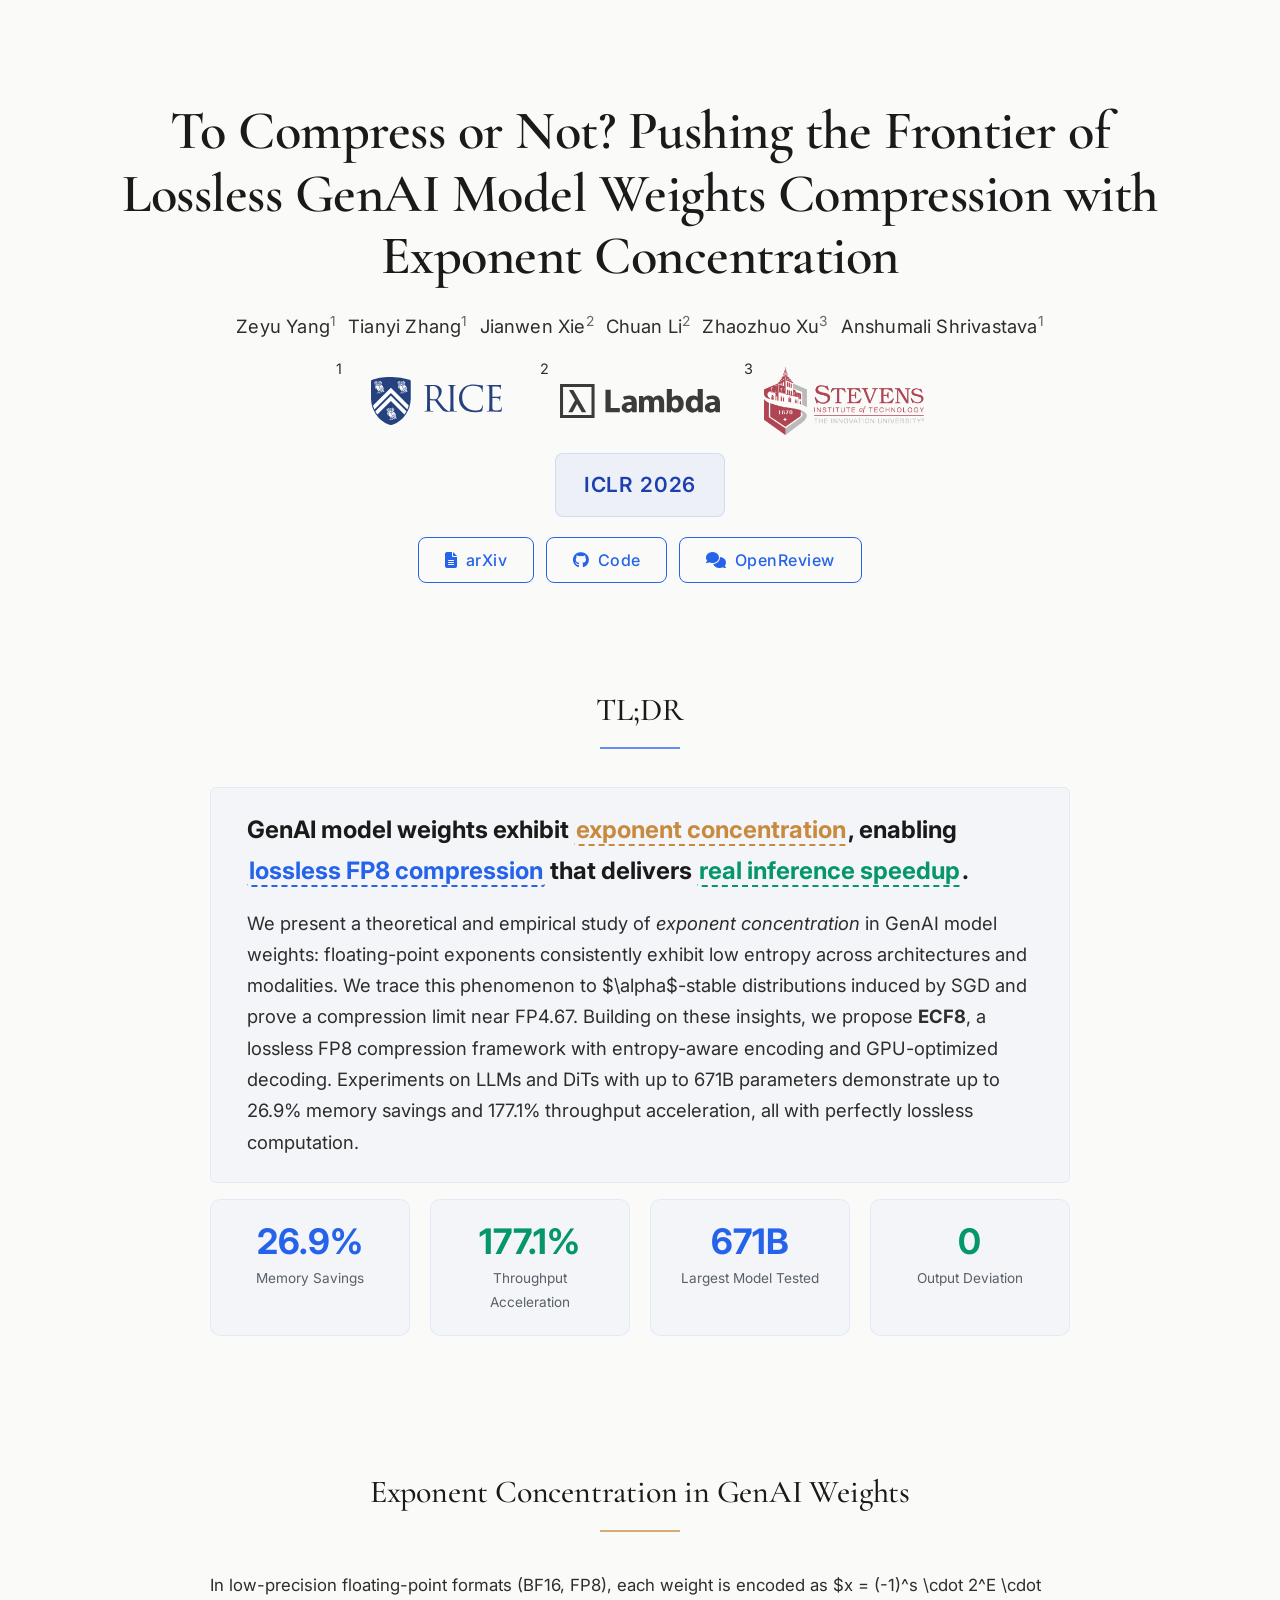
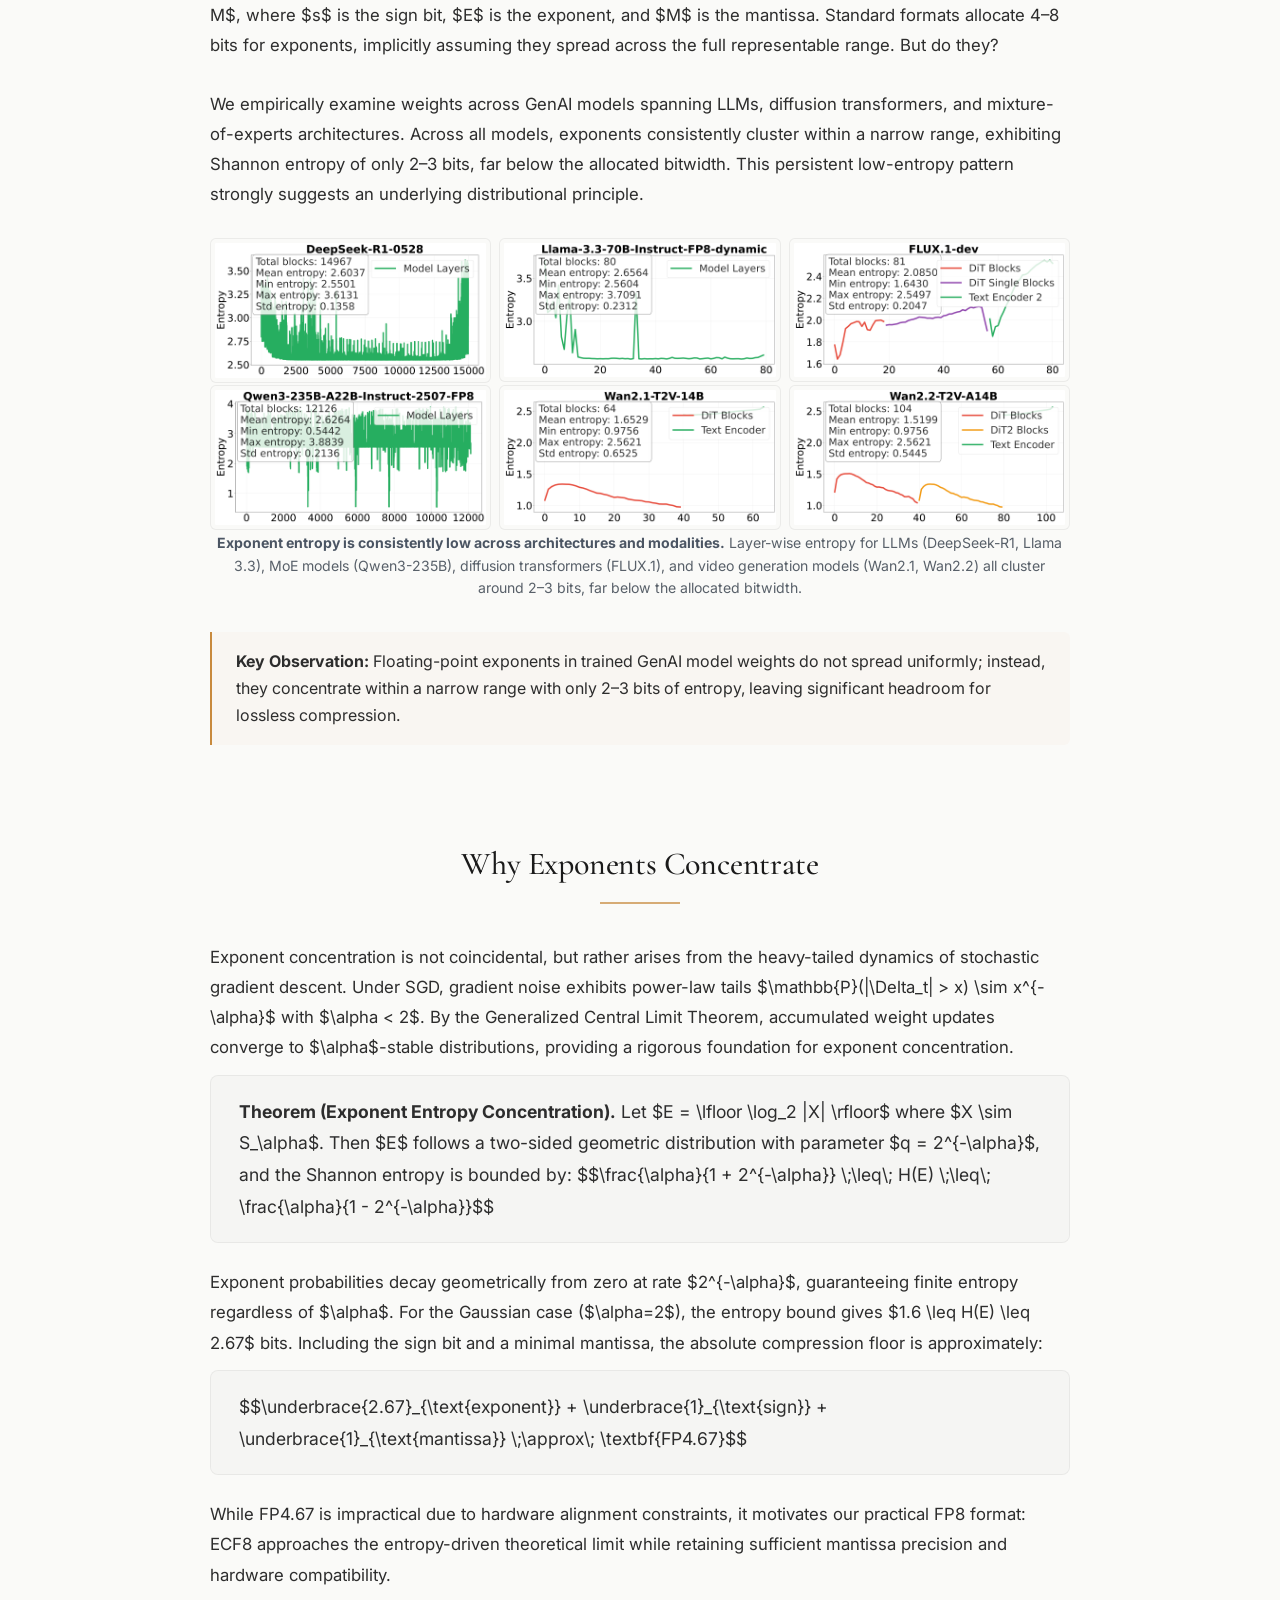
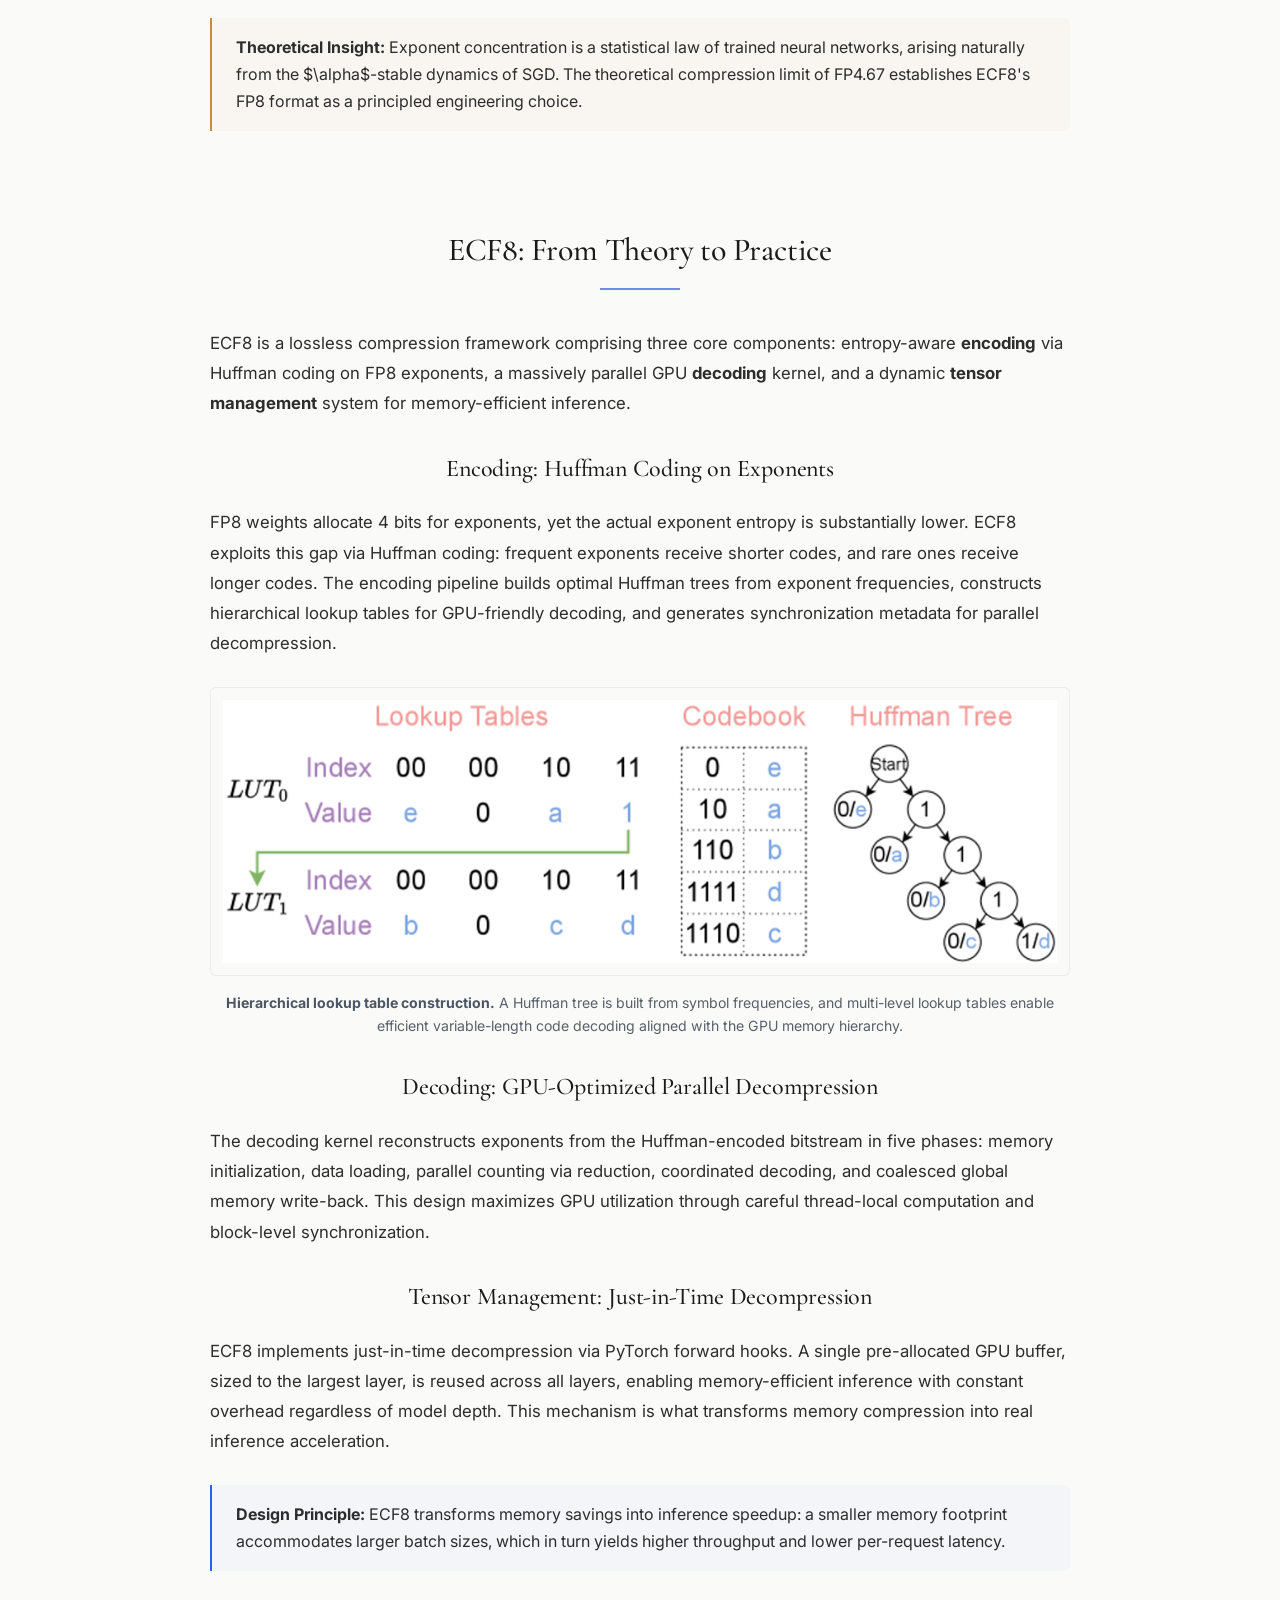
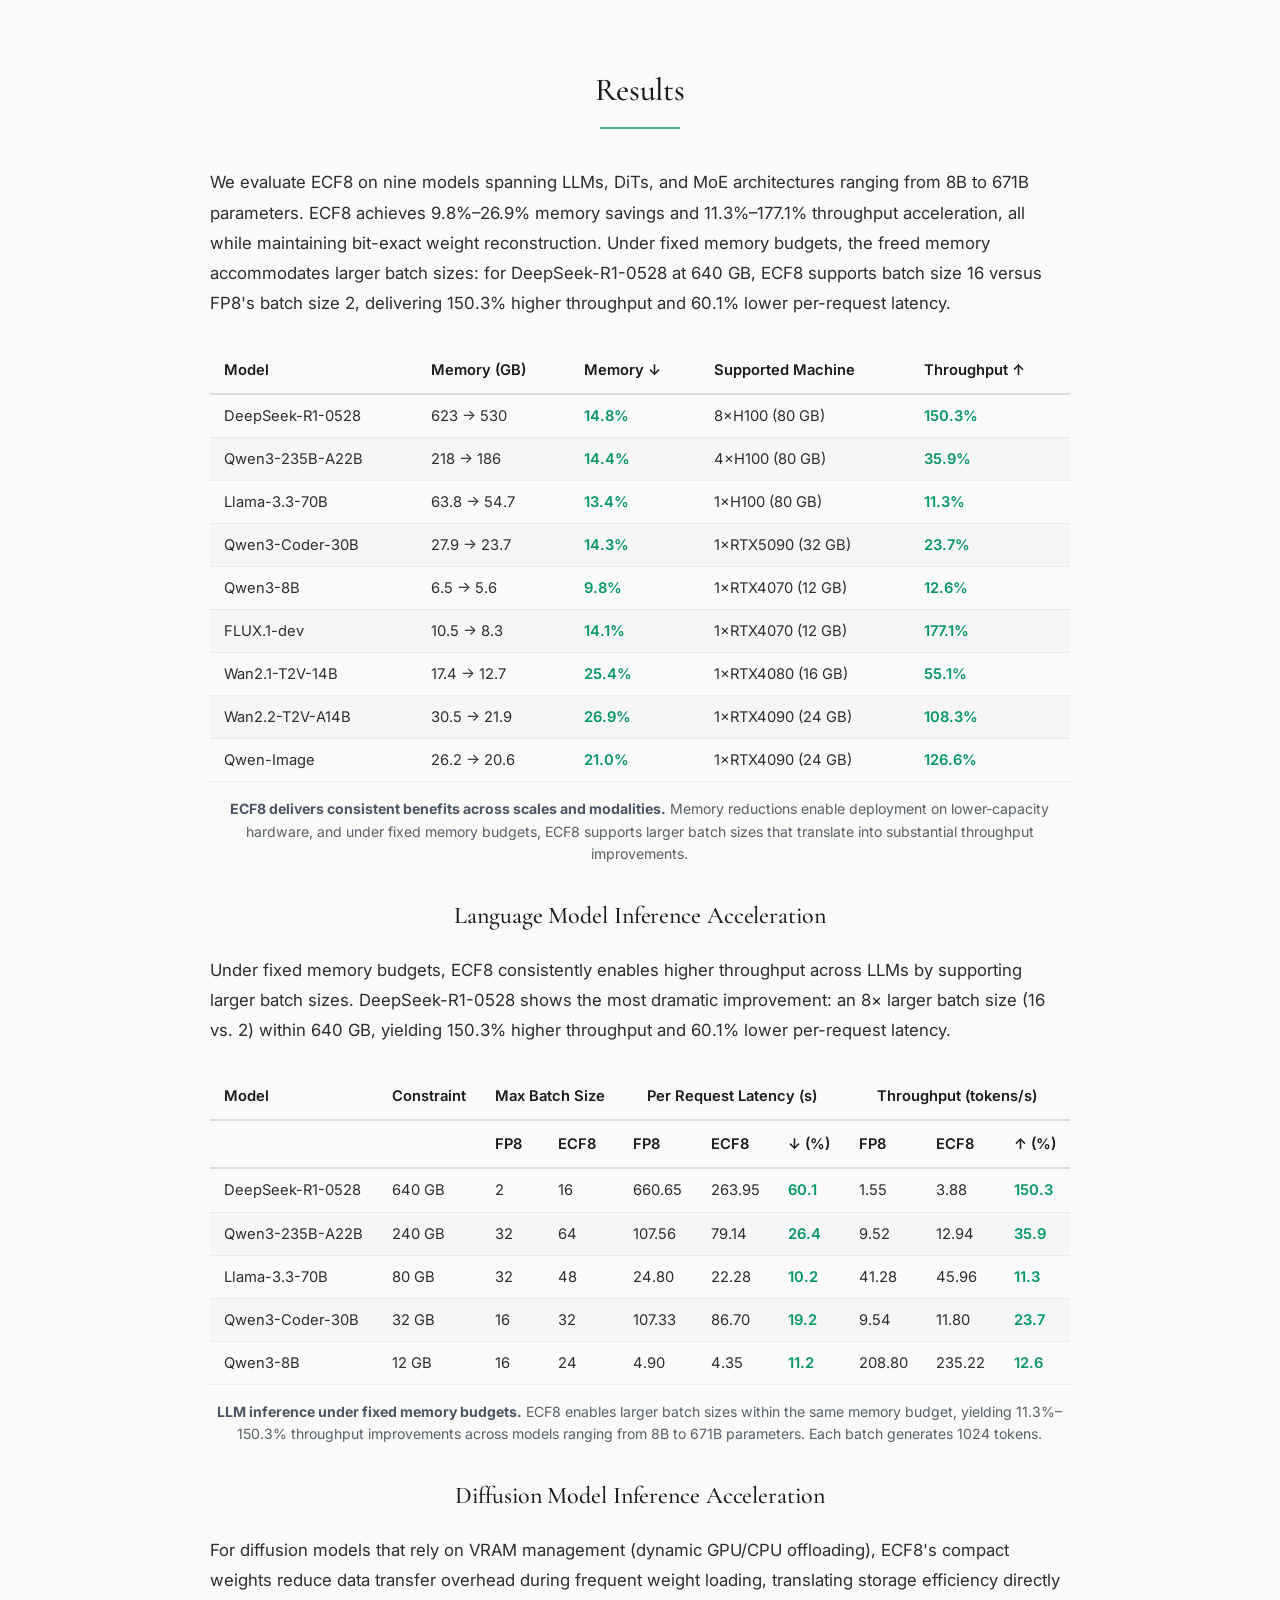
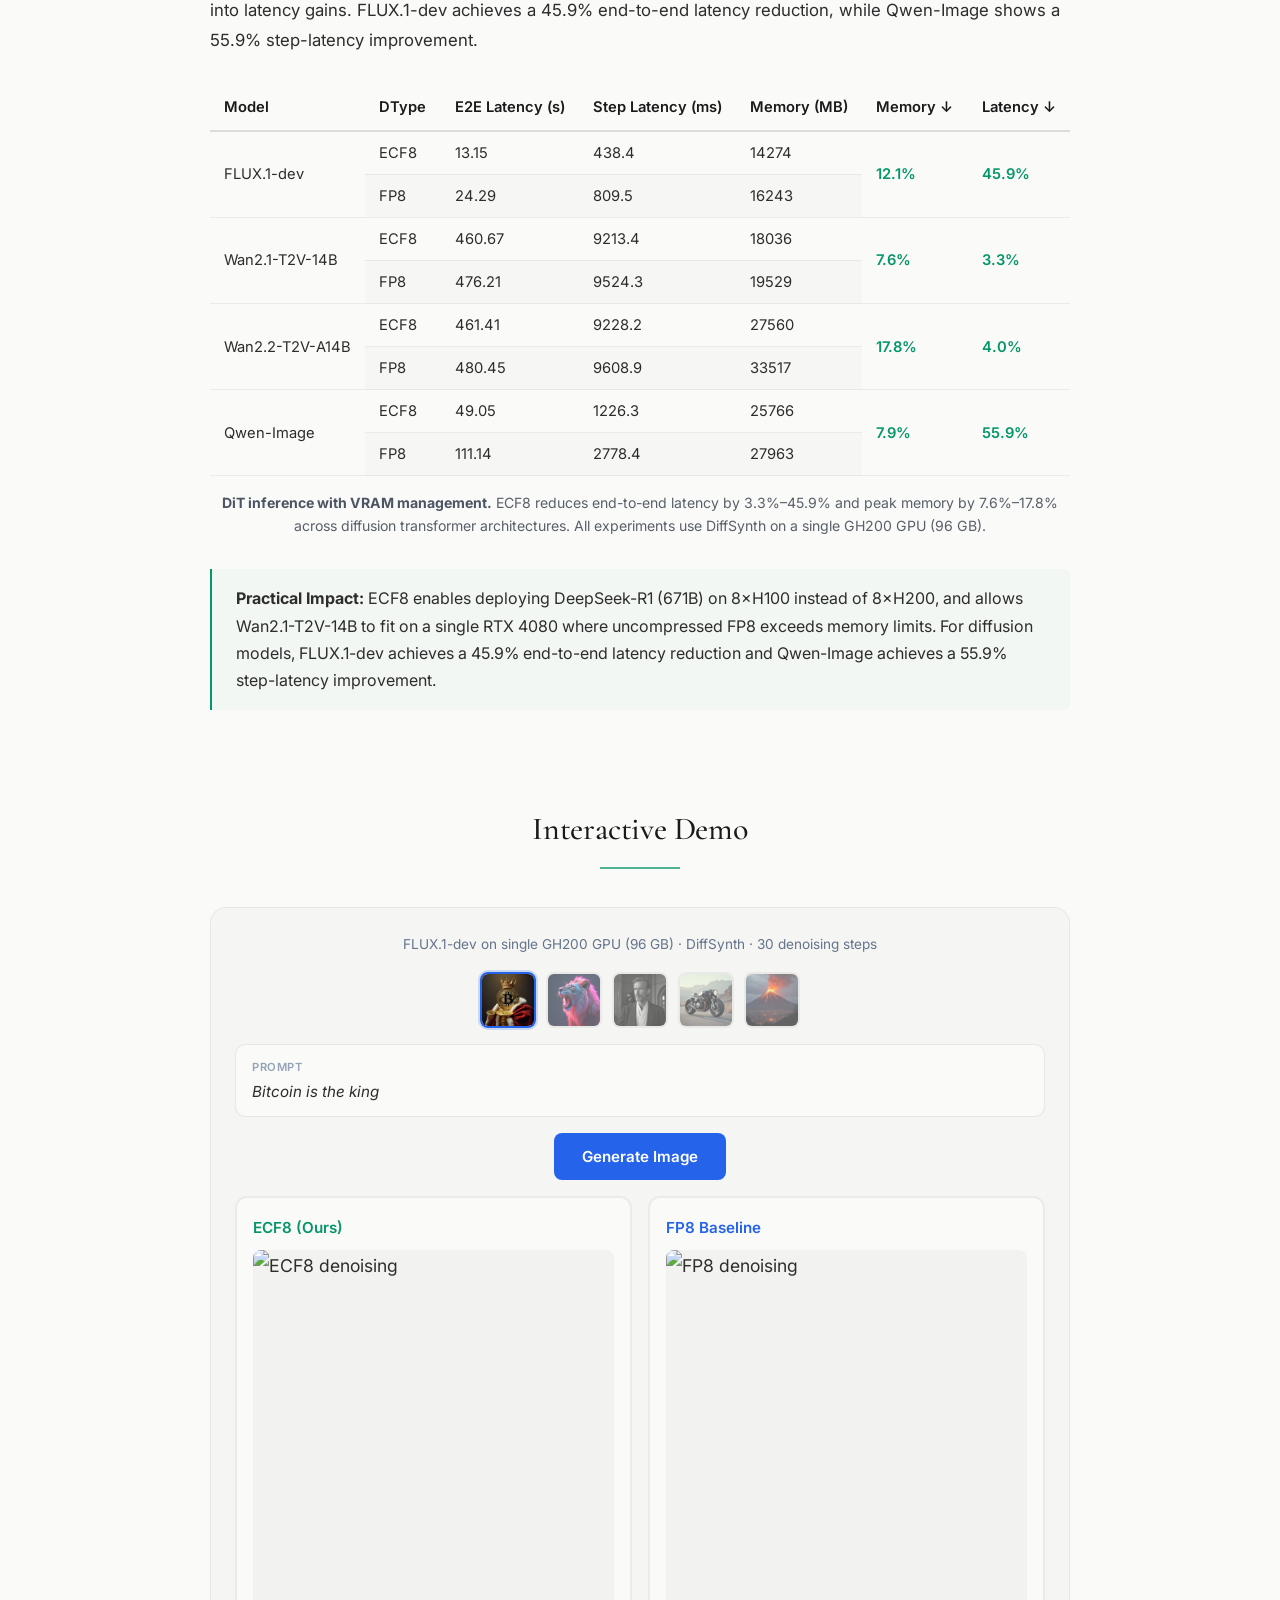
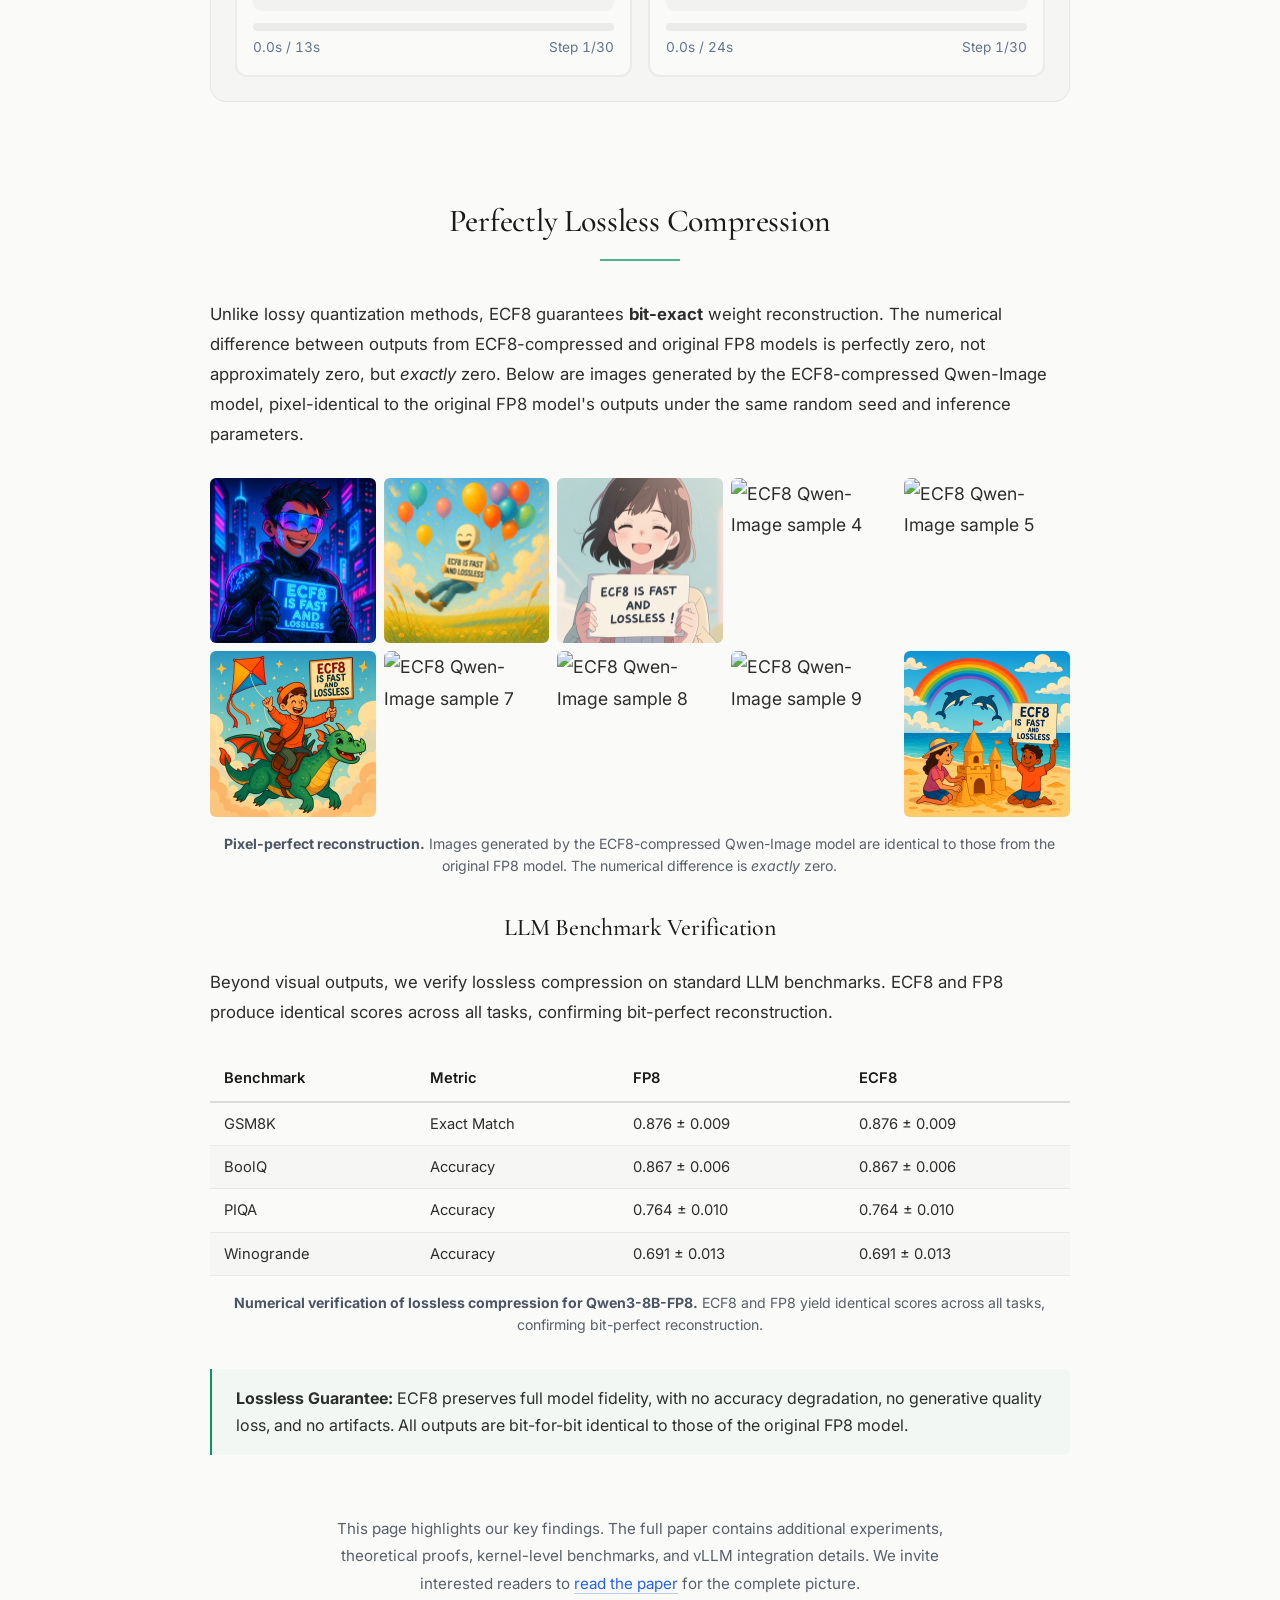
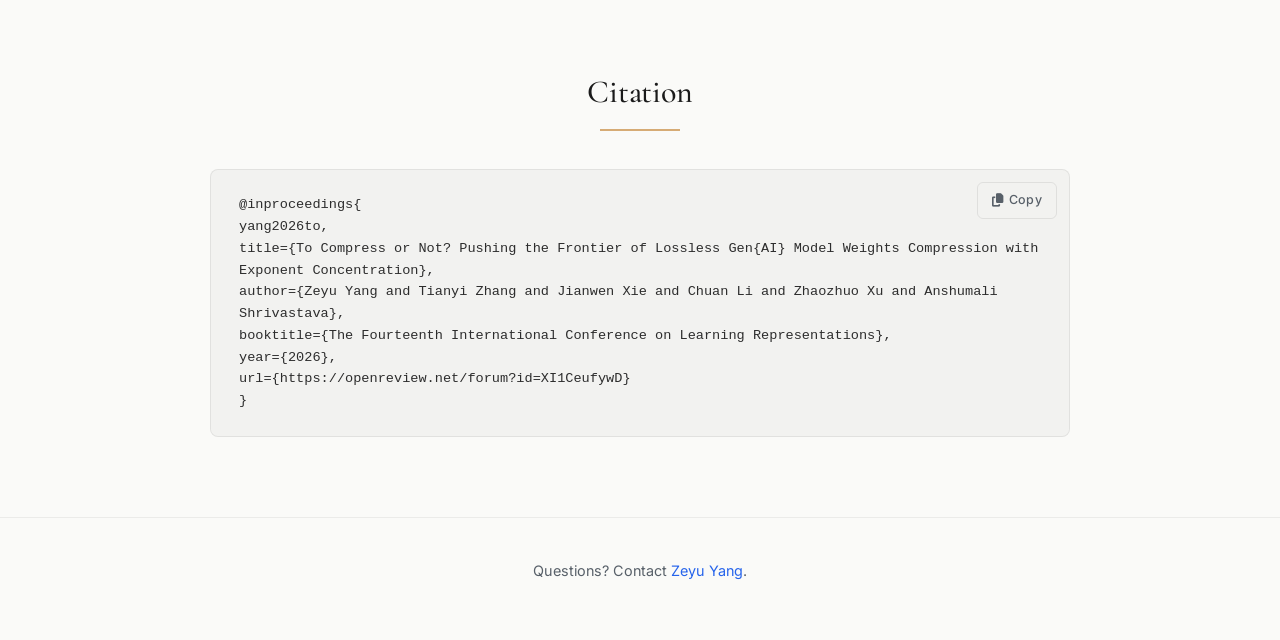
==== commit 62953b81: "update" ====
--- a/web/ecf8/index.html
+++ b/web/ecf8/index.html
@@ -71,23 +71,15 @@
             <div class="col-lg-11 mx-auto">
                 <h2 class="section-title section-title--flush">TL;DR</h2>
                 <div class="tldr-box rounded mb-3">
-                    <div class="row mb-3">
-                        <div class="col-lg-12">
-                            <p class="tldr-headline mb-0">
-                                GenAI model weights exhibit
-                                <span class="tldr-keyword" data-color="secondary">exponent concentration<span class="keyword-tooltip">Floating-point exponents in trained model weights cluster within a narrow range with only 2&ndash;3 bits of entropy, far below the 4&ndash;8 bits allocated by standard formats.</span></span>,
-                                enabling
-                                <span class="tldr-keyword" data-color="primary">lossless FP8 compression<span class="keyword-tooltip">ECF8 applies Huffman coding to low-entropy exponents with GPU-optimized decoding, achieving bit-exact weight reconstruction with zero quality degradation.</span></span>
-                                that delivers
-                                <span class="tldr-keyword" data-color="accent">real inference speedup<span class="keyword-tooltip">Up to 26.9% memory savings free GPU memory for larger batch sizes, yielding up to 177.1% throughput acceleration on models with up to 671B parameters.</span></span>.
-                            </p>
-                        </div>
-                    </div>
-                    <div class="row">
-                        <div class="col-lg-12">
-                            <p class="tldr-abstract mb-0">We present a theoretical and empirical study of <em>exponent concentration</em> in GenAI model weights: floating-point exponents consistently exhibit low entropy across architectures and modalities. We trace this phenomenon to $\alpha$-stable distributions induced by SGD and prove a compression limit near FP4.67. Building on these insights, we propose <strong>ECF8</strong>, a lossless FP8 compression framework with entropy-aware encoding and GPU-optimized decoding. Experiments on LLMs and DiTs with up to 671B parameters demonstrate up to 26.9% memory savings and 177.1% throughput acceleration, all with perfectly lossless computation.</p>
-                        </div>
-                    </div>
+                    <p class="tldr-headline mb-3">
+                        GenAI model weights exhibit
+                        <span class="tldr-keyword" data-color="secondary">exponent concentration<span class="keyword-tooltip">Floating-point exponents in trained model weights cluster within a narrow range with only 2&ndash;3 bits of entropy, far below the 4&ndash;8 bits allocated by standard formats.</span></span>,
+                        enabling
+                        <span class="tldr-keyword" data-color="primary">lossless FP8 compression<span class="keyword-tooltip">ECF8 applies Huffman coding to low-entropy exponents with GPU-optimized decoding, achieving bit-exact weight reconstruction with zero quality degradation.</span></span>
+                        that delivers
+                        <span class="tldr-keyword" data-color="accent">real inference speedup<span class="keyword-tooltip">Up to 26.9% memory savings free GPU memory for larger batch sizes, yielding up to 177.1% throughput acceleration on models with up to 671B parameters.</span></span>.
+                    </p>
+                    <p class="tldr-abstract mb-0">We present a theoretical and empirical study of <em>exponent concentration</em> in GenAI model weights: floating-point exponents consistently exhibit low entropy across architectures and modalities. We trace this phenomenon to $\alpha$-stable distributions induced by SGD and prove a compression limit near FP4.67. Building on these insights, we propose <strong>ECF8</strong>, a lossless FP8 compression framework with entropy-aware encoding and GPU-optimized decoding. Experiments on LLMs and DiTs with up to 671B parameters demonstrate up to 26.9% memory savings and 177.1% throughput acceleration, all with perfectly lossless computation.</p>
                 </div>
 
                 <!-- Key metrics -->
--- a/web/ecf8/styles.css
+++ b/web/ecf8/styles.css
@@ -277,7 +277,7 @@
 
 .tldr-headline {
     font-size: 1.5rem;
-    text-align: center;
+    text-align: left;
     color: var(--dark-color);
     line-height: 1.7;
     font-weight: 700;
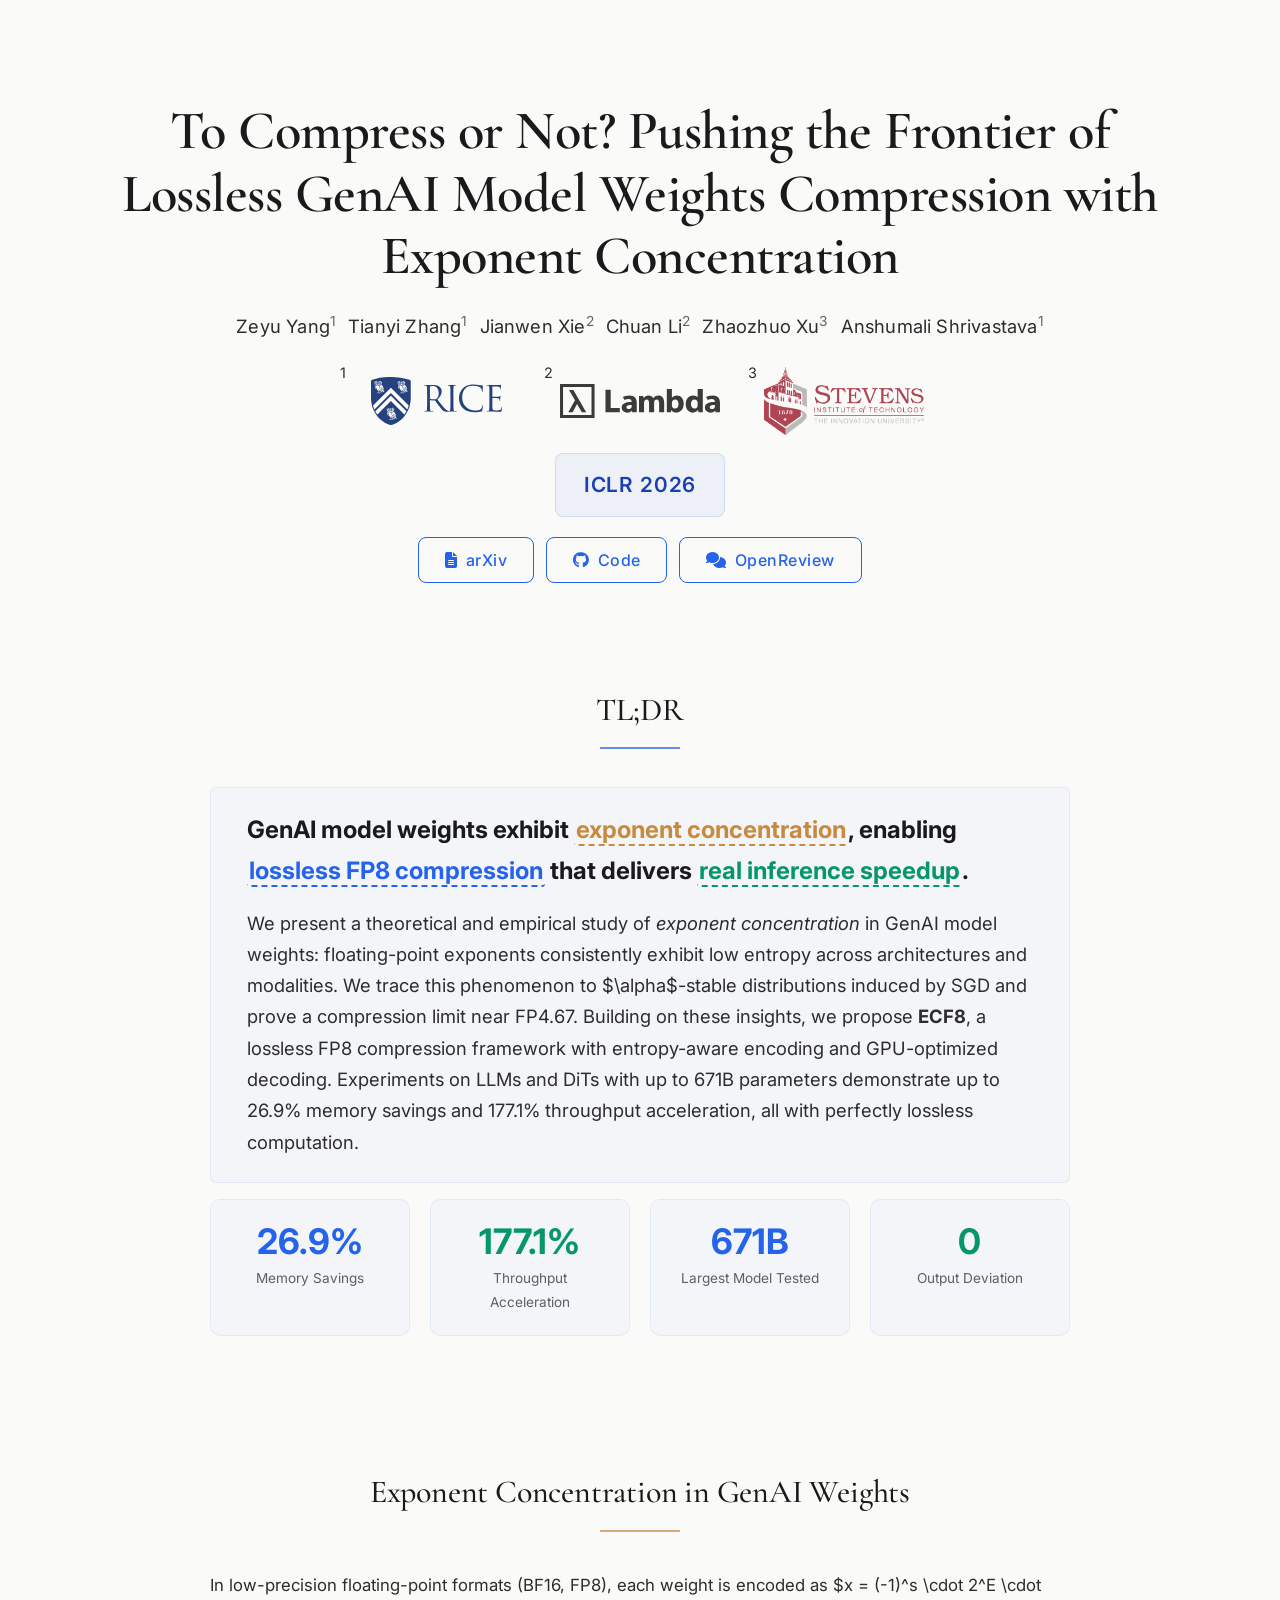
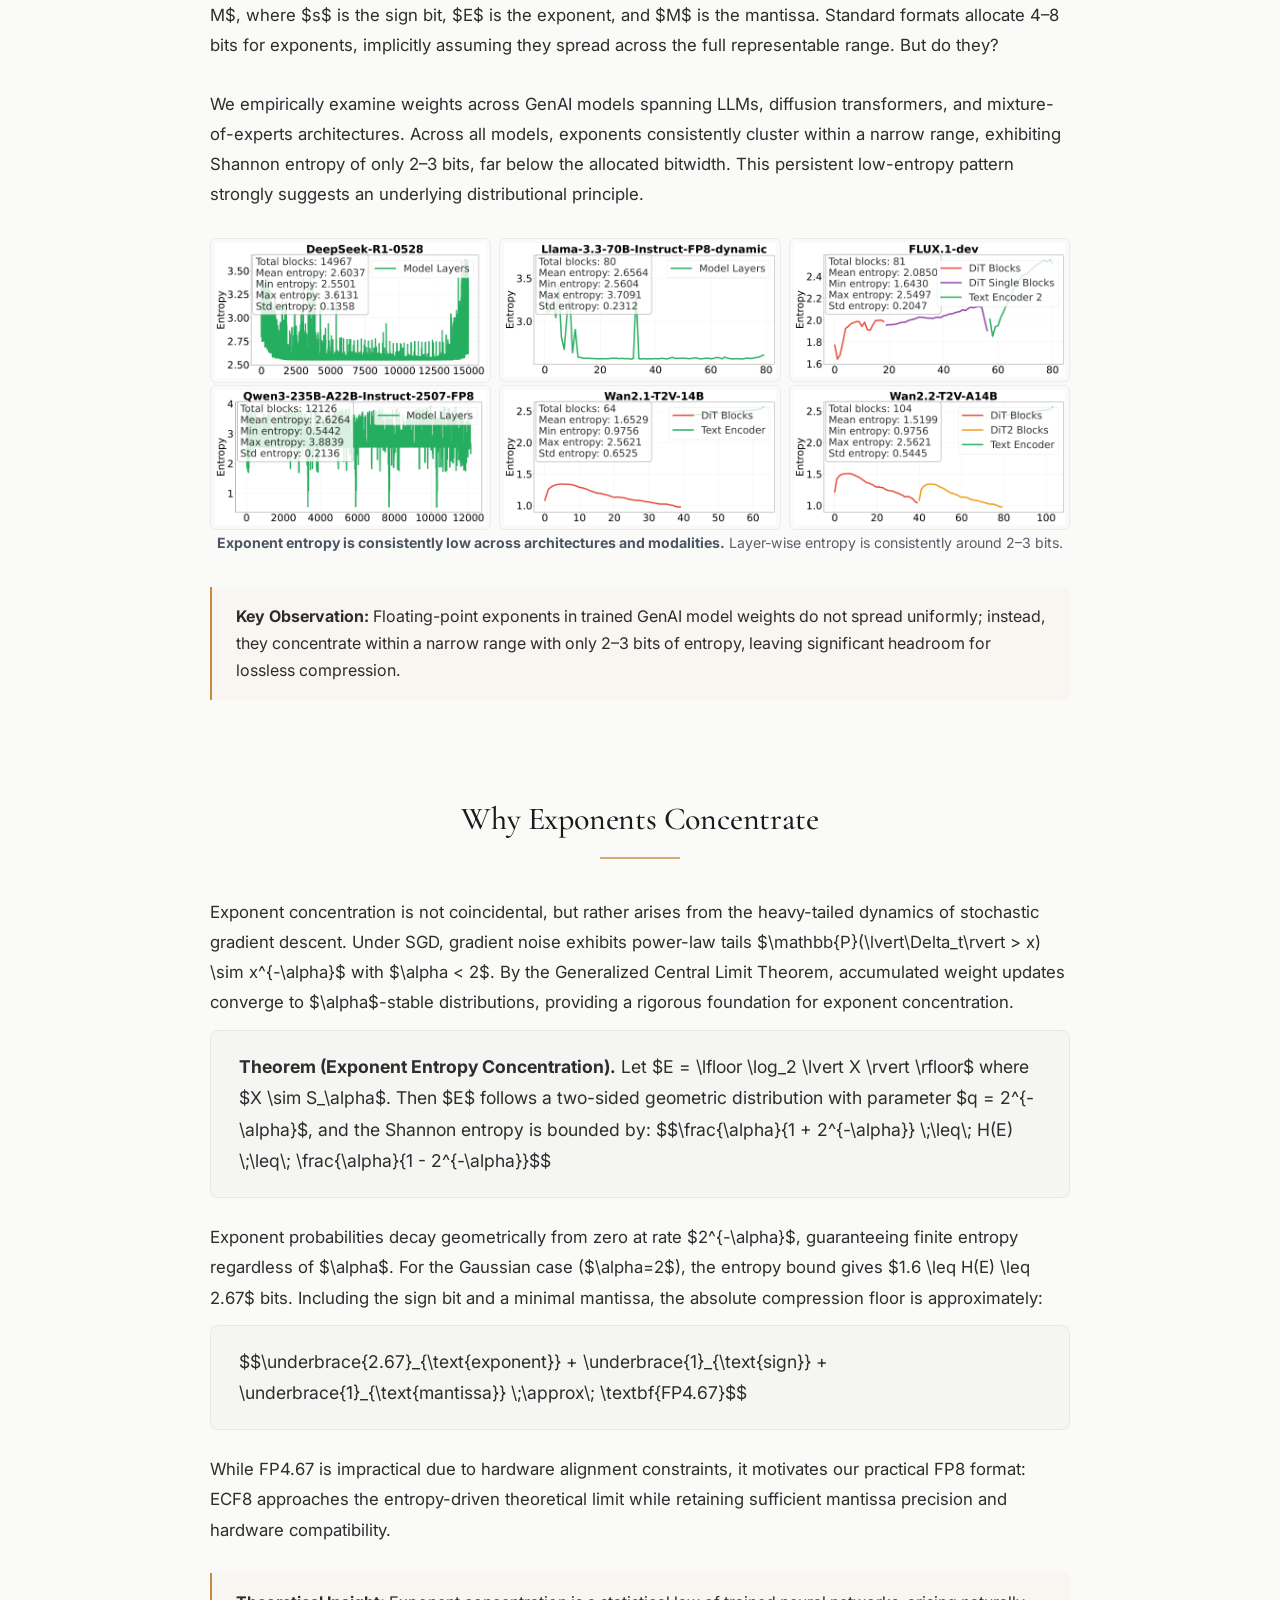
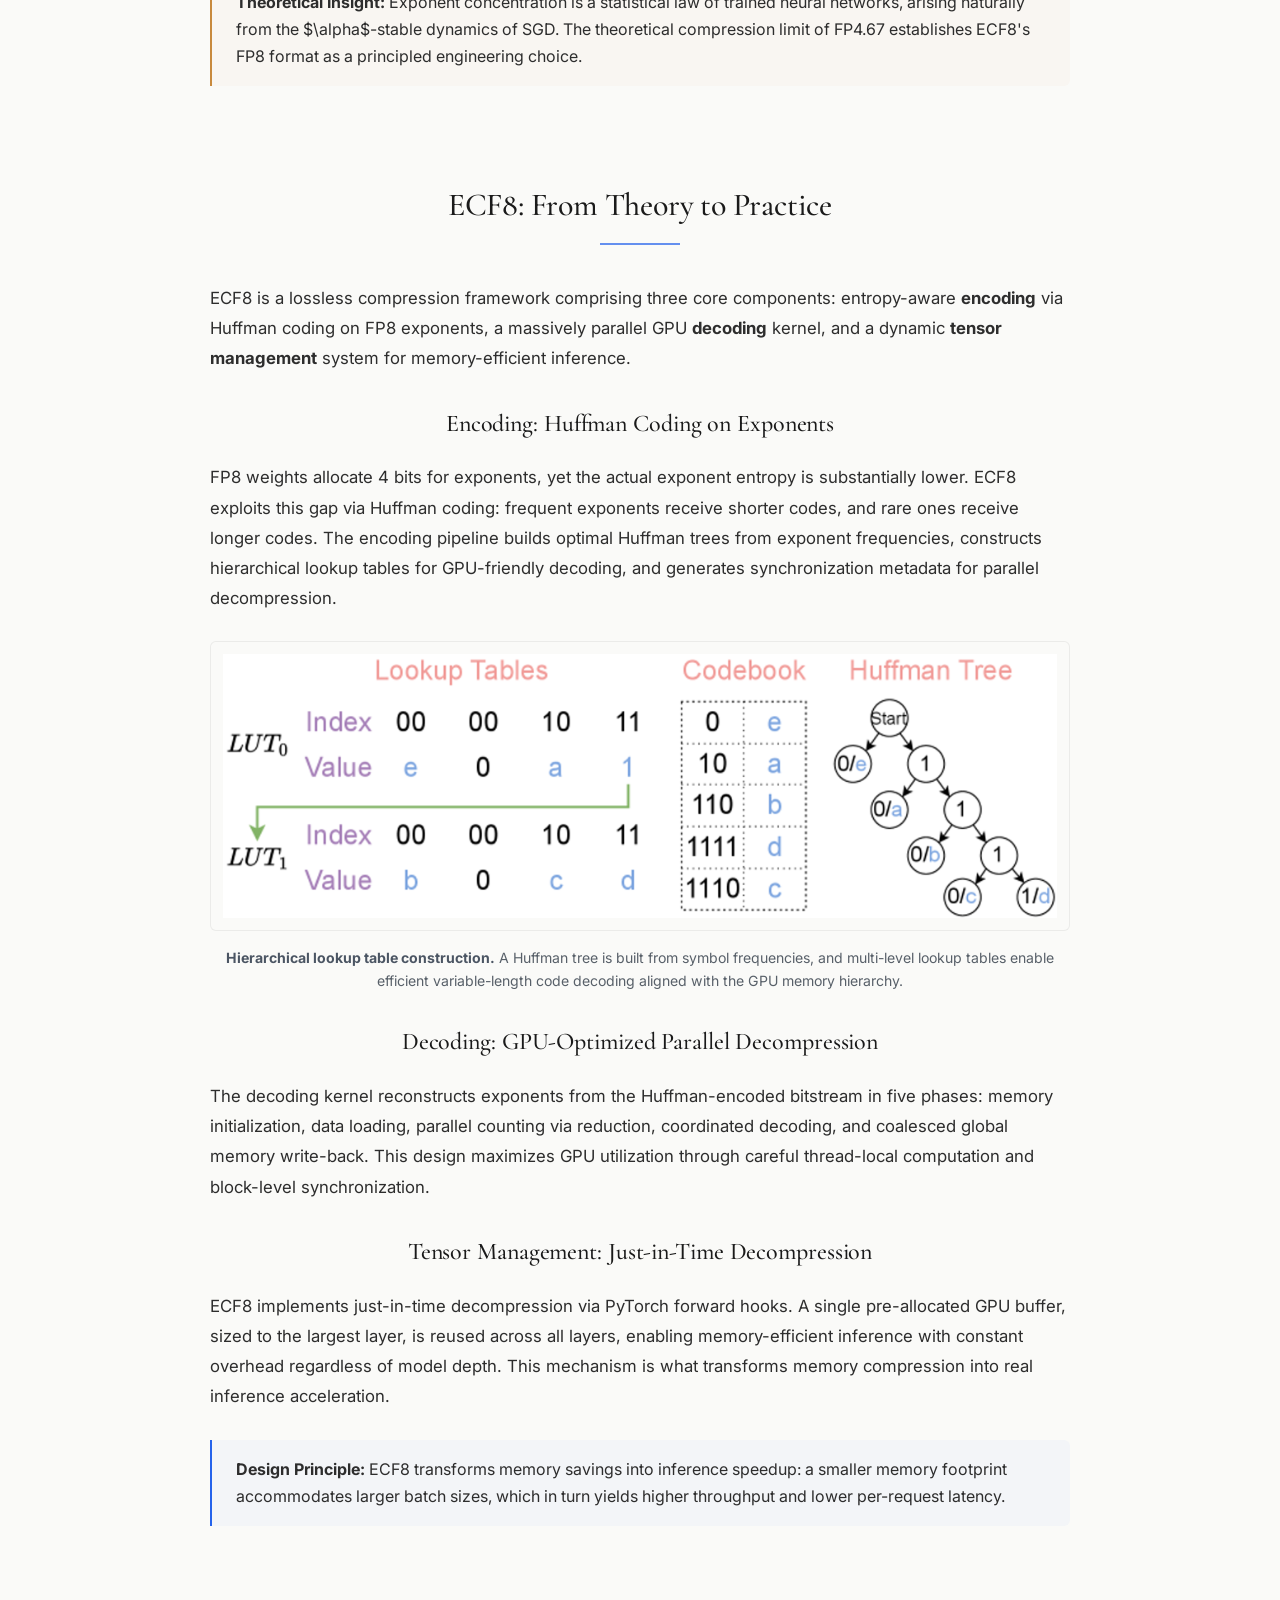
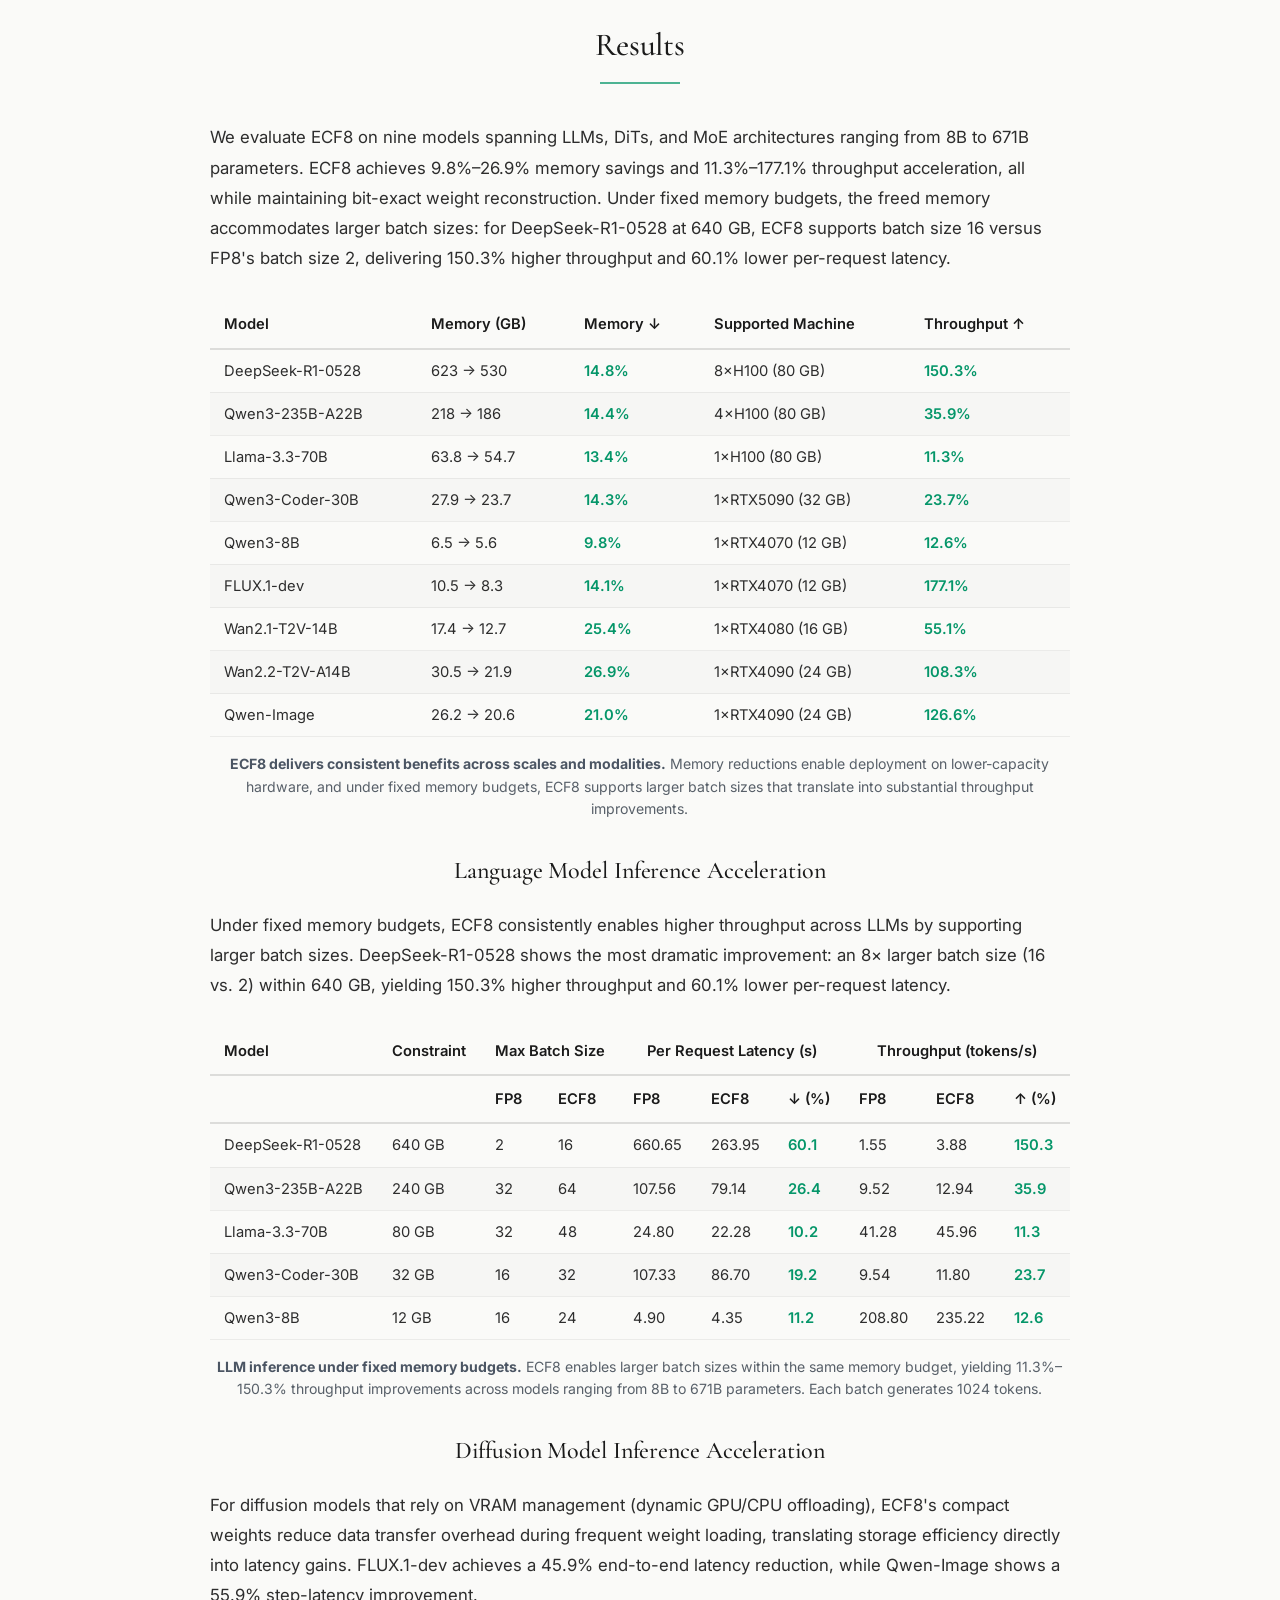
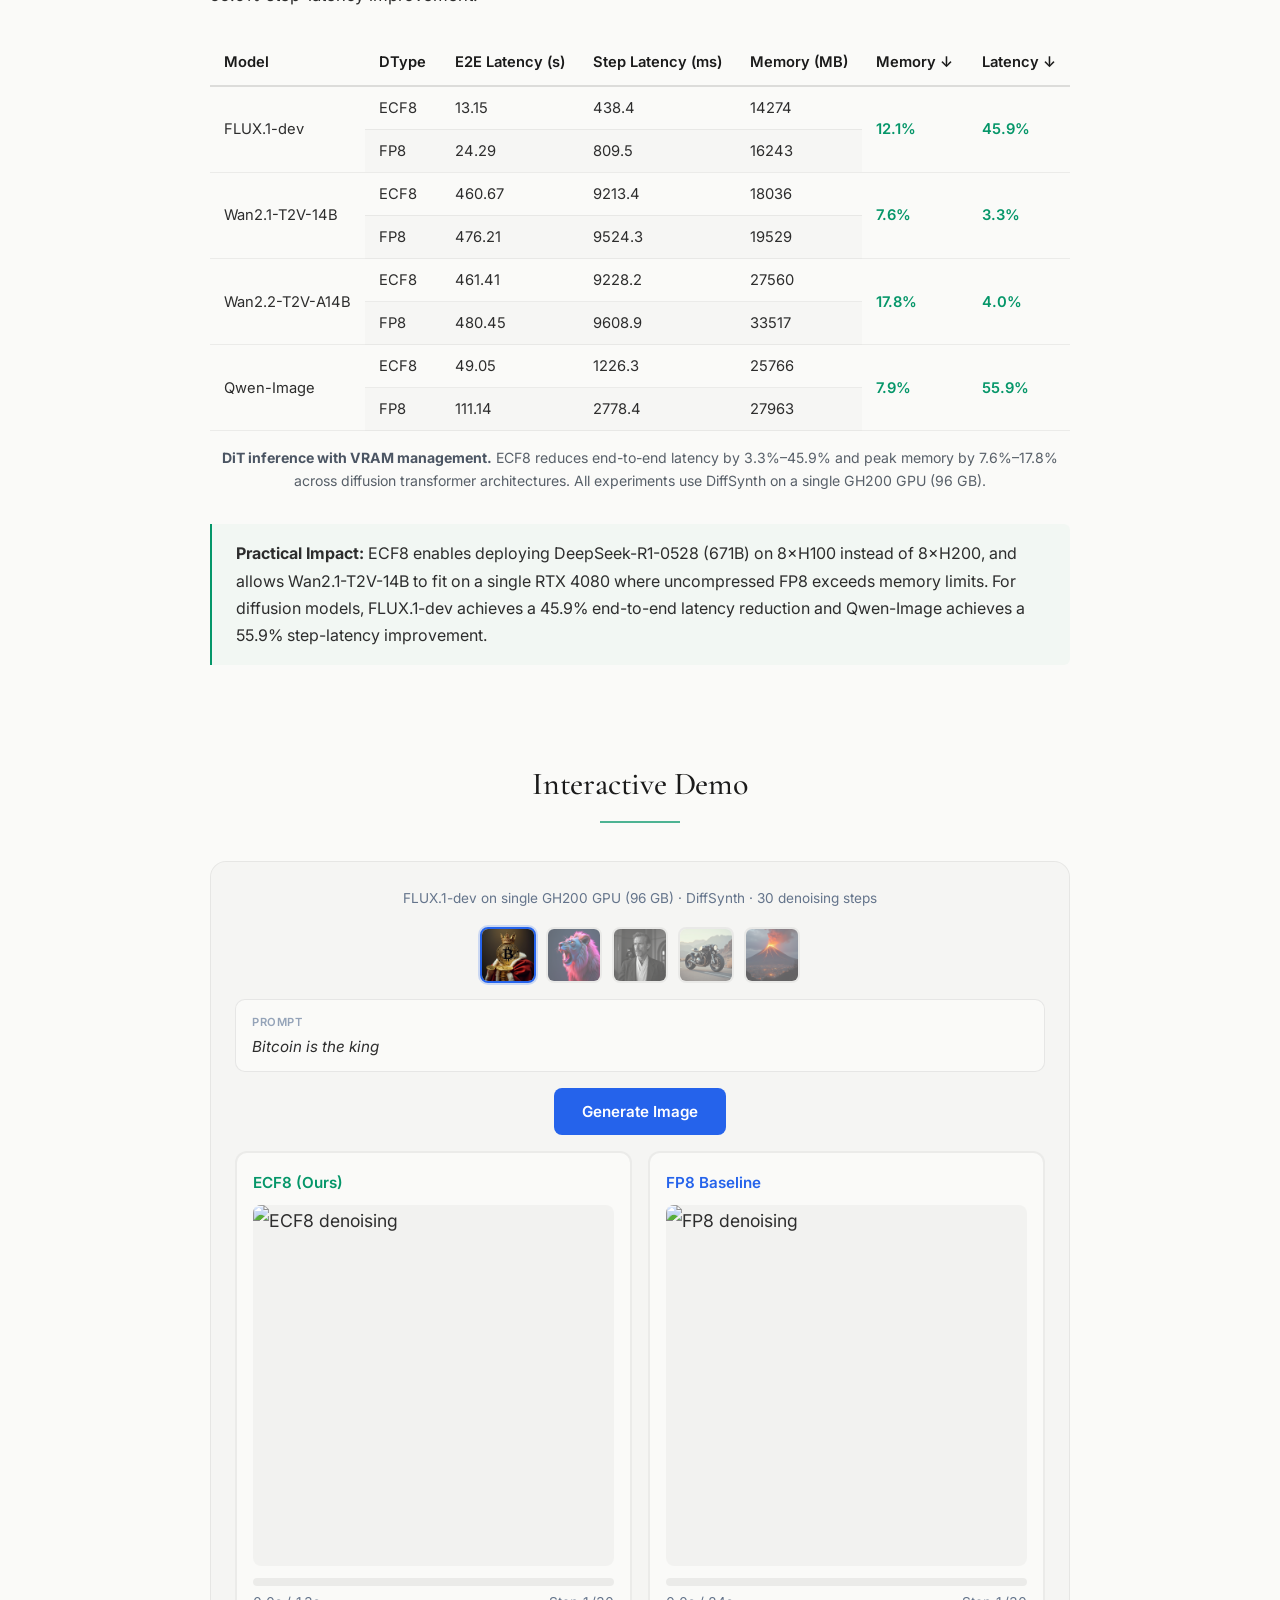
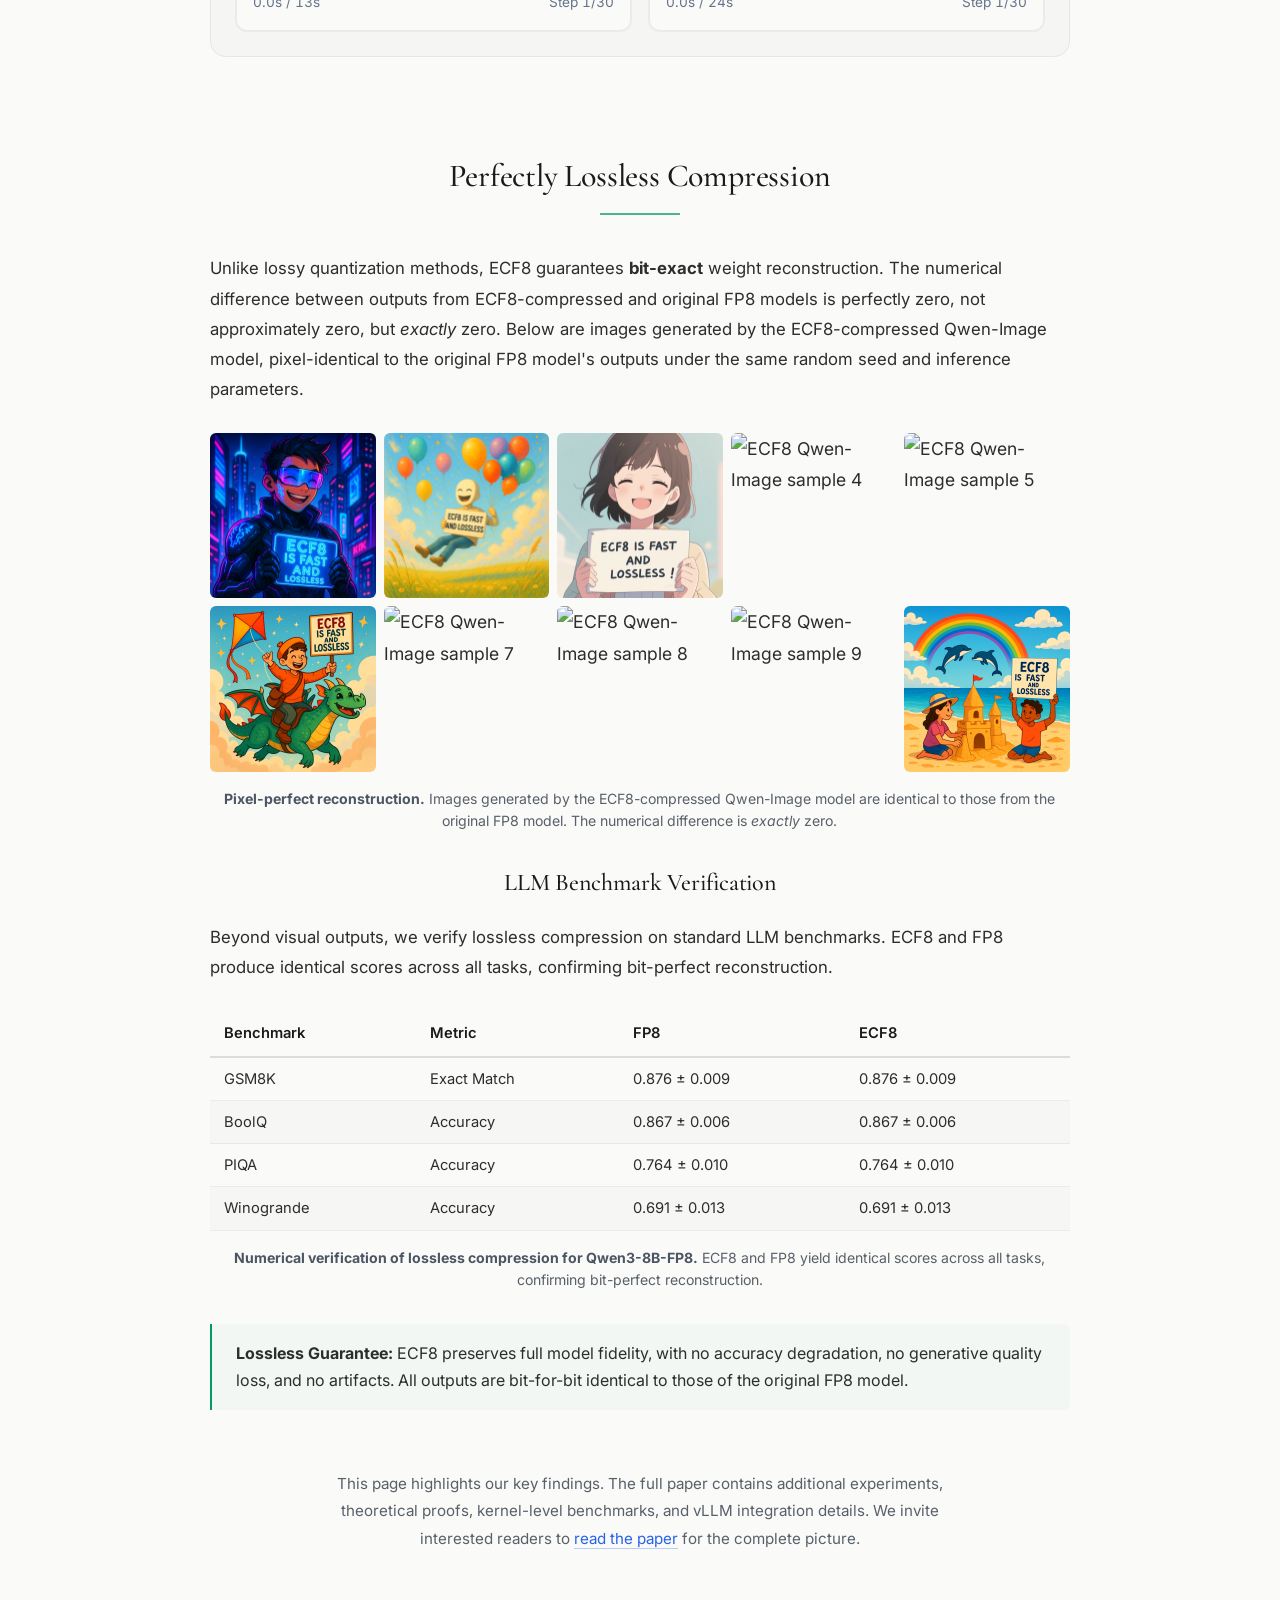
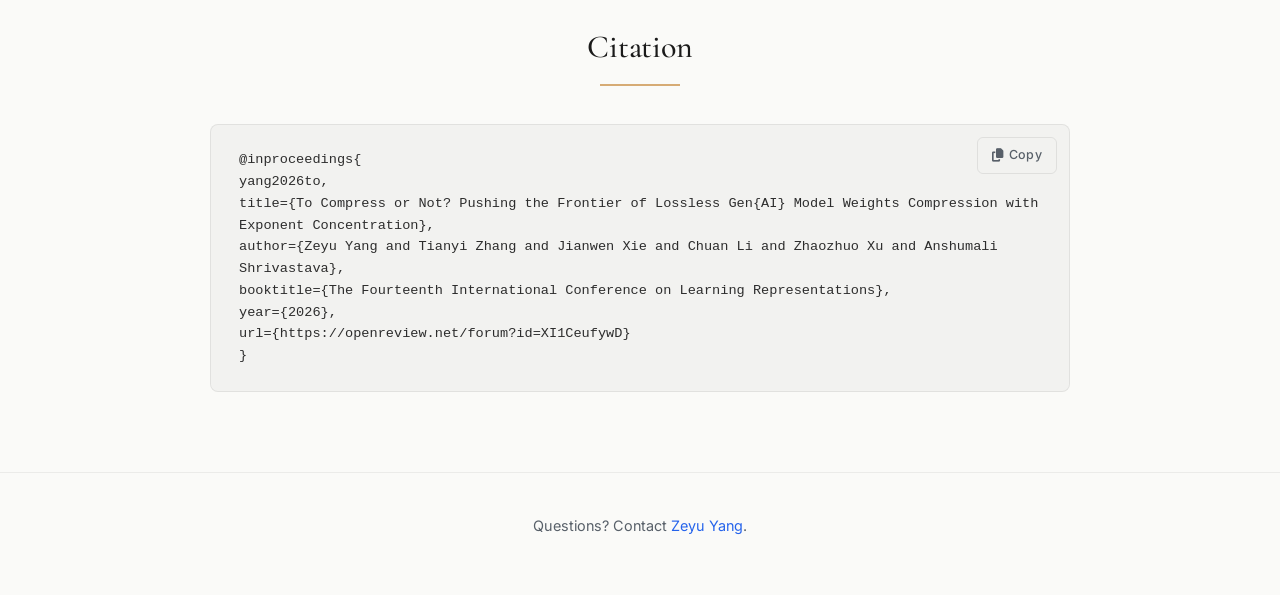
==== commit c21789dd: "update" ====
--- a/web/ecf8/index.html
+++ b/web/ecf8/index.html
@@ -15,8 +15,23 @@
     <link href="https://fonts.googleapis.com/css2?family=Inter:wght@300;400;500;600;700&family=Cormorant+Garamond:wght@400;500;600;700&display=swap" rel="stylesheet">
     <!-- KaTeX for math rendering -->
     <link rel="stylesheet" href="https://cdnjs.cloudflare.com/ajax/libs/KaTeX/0.16.9/katex.min.css">
-    <script defer src="https://cdnjs.cloudflare.com/ajax/libs/KaTeX/0.16.9/katex.min.js"></script>
-    <script defer src="https://cdnjs.cloudflare.com/ajax/libs/KaTeX/0.16.9/contrib/auto-render.min.js" onload="renderMathInElement(document.body, {delimiters: [{left: '$$', right: '$$', display: true}, {left: '$', right: '$', display: false}]});"></script>
+    <script src="https://cdnjs.cloudflare.com/ajax/libs/KaTeX/0.16.9/katex.min.js"></script>
+    <script src="https://cdnjs.cloudflare.com/ajax/libs/KaTeX/0.16.9/contrib/auto-render.min.js"></script>
+    <script>
+    document.addEventListener("DOMContentLoaded", function() {
+        renderMathInElement(document.body, {
+            delimiters: [
+                {left: "$$", right: "$$", display: true},
+                {left: "\\[", right: "\\]", display: true},
+                {left: "$", right: "$", display: false},
+                {left: "\\(", right: "\\)", display: false}
+            ],
+            throwOnError: false,
+            strict: false,
+            trust: true
+        });
+    });
+    </script>
     <!-- Consolidated CSS -->
     <link href="styles.css" rel="stylesheet">
 </head>
@@ -168,7 +183,7 @@
                             </div>
                         </div>
                         <p class="section-caption">
-                            <strong>Exponent entropy is consistently low across architectures and modalities.</strong> Layer-wise entropy for LLMs (DeepSeek-R1, Llama 3.3), MoE models (Qwen3-235B), diffusion transformers (FLUX.1), and video generation models (Wan2.1, Wan2.2) all cluster around 2&ndash;3 bits, far below the allocated bitwidth.
+                            <strong>Exponent entropy is consistently low across architectures and modalities.</strong> Layer-wise entropy is consistently around 2&ndash;3 bits.
                         </p>
 
                         <div class="callout callout--gold">
@@ -189,10 +204,10 @@
                         <h2 class="section-title">Why Exponents Concentrate</h2>
 
                         <p class="body-text">
-                            Exponent concentration is not coincidental, but rather arises from the heavy-tailed dynamics of stochastic gradient descent. Under SGD, gradient noise exhibits power-law tails $\mathbb{P}(|\Delta_t| > x) \sim x^{-\alpha}$ with $\alpha < 2$. By the Generalized Central Limit Theorem, accumulated weight updates converge to $\alpha$-stable distributions, providing a rigorous foundation for exponent concentration.
-                        </p>
-
-                        <div class="math-block"><strong>Theorem (Exponent Entropy Concentration).</strong> Let $E = \lfloor \log_2 |X| \rfloor$ where $X \sim S_\alpha$. Then $E$ follows a two-sided geometric distribution with parameter $q = 2^{-\alpha}$, and the Shannon entropy is bounded by:
+                            Exponent concentration is not coincidental, but rather arises from the heavy-tailed dynamics of stochastic gradient descent. Under SGD, gradient noise exhibits power-law tails $\mathbb{P}(\lvert\Delta_t\rvert > x) \sim x^{-\alpha}$ with $\alpha < 2$. By the Generalized Central Limit Theorem, accumulated weight updates converge to $\alpha$-stable distributions, providing a rigorous foundation for exponent concentration.
+                        </p>
+
+                        <div class="math-block"><strong>Theorem (Exponent Entropy Concentration).</strong> Let $E = \lfloor \log_2 \lvert X \rvert \rfloor$ where $X \sim S_\alpha$. Then $E$ follows a two-sided geometric distribution with parameter $q = 2^{-\alpha}$, and the Shannon entropy is bounded by:
                             $$\frac{\alpha}{1 + 2^{-\alpha}} \;\leq\; H(E) \;\leq\; \frac{\alpha}{1 - 2^{-\alpha}}$$
                         </div>
 
@@ -543,7 +558,7 @@
 
                         <div class="callout callout--blue">
                             <p>
-                                <strong>Practical Impact:</strong> ECF8 enables deploying DeepSeek-R1 (671B) on 8&times;H100 instead of 8&times;H200, and allows Wan2.1-T2V-14B to fit on a single RTX 4080 where uncompressed FP8 exceeds memory limits. For diffusion models, FLUX.1-dev achieves a 45.9% end-to-end latency reduction and Qwen-Image achieves a 55.9% step-latency improvement.
+                                <strong>Practical Impact:</strong> ECF8 enables deploying DeepSeek-R1-0528 (671B) on 8&times;H100 instead of 8&times;H200, and allows Wan2.1-T2V-14B to fit on a single RTX 4080 where uncompressed FP8 exceeds memory limits. For diffusion models, FLUX.1-dev achieves a 45.9% end-to-end latency reduction and Qwen-Image achieves a 55.9% step-latency improvement.
                             </p>
                         </div>
                     </div>
--- a/web/ecf8/styles.css
+++ b/web/ecf8/styles.css
@@ -177,8 +177,8 @@
 
 .institution-logo-wrapper sup {
     position: absolute;
-    top: 0px;
-    left: -12px;
+    top: 4px;
+    left: -8px;
     font-size: 0.9rem;
     color: var(--text-color);
 }
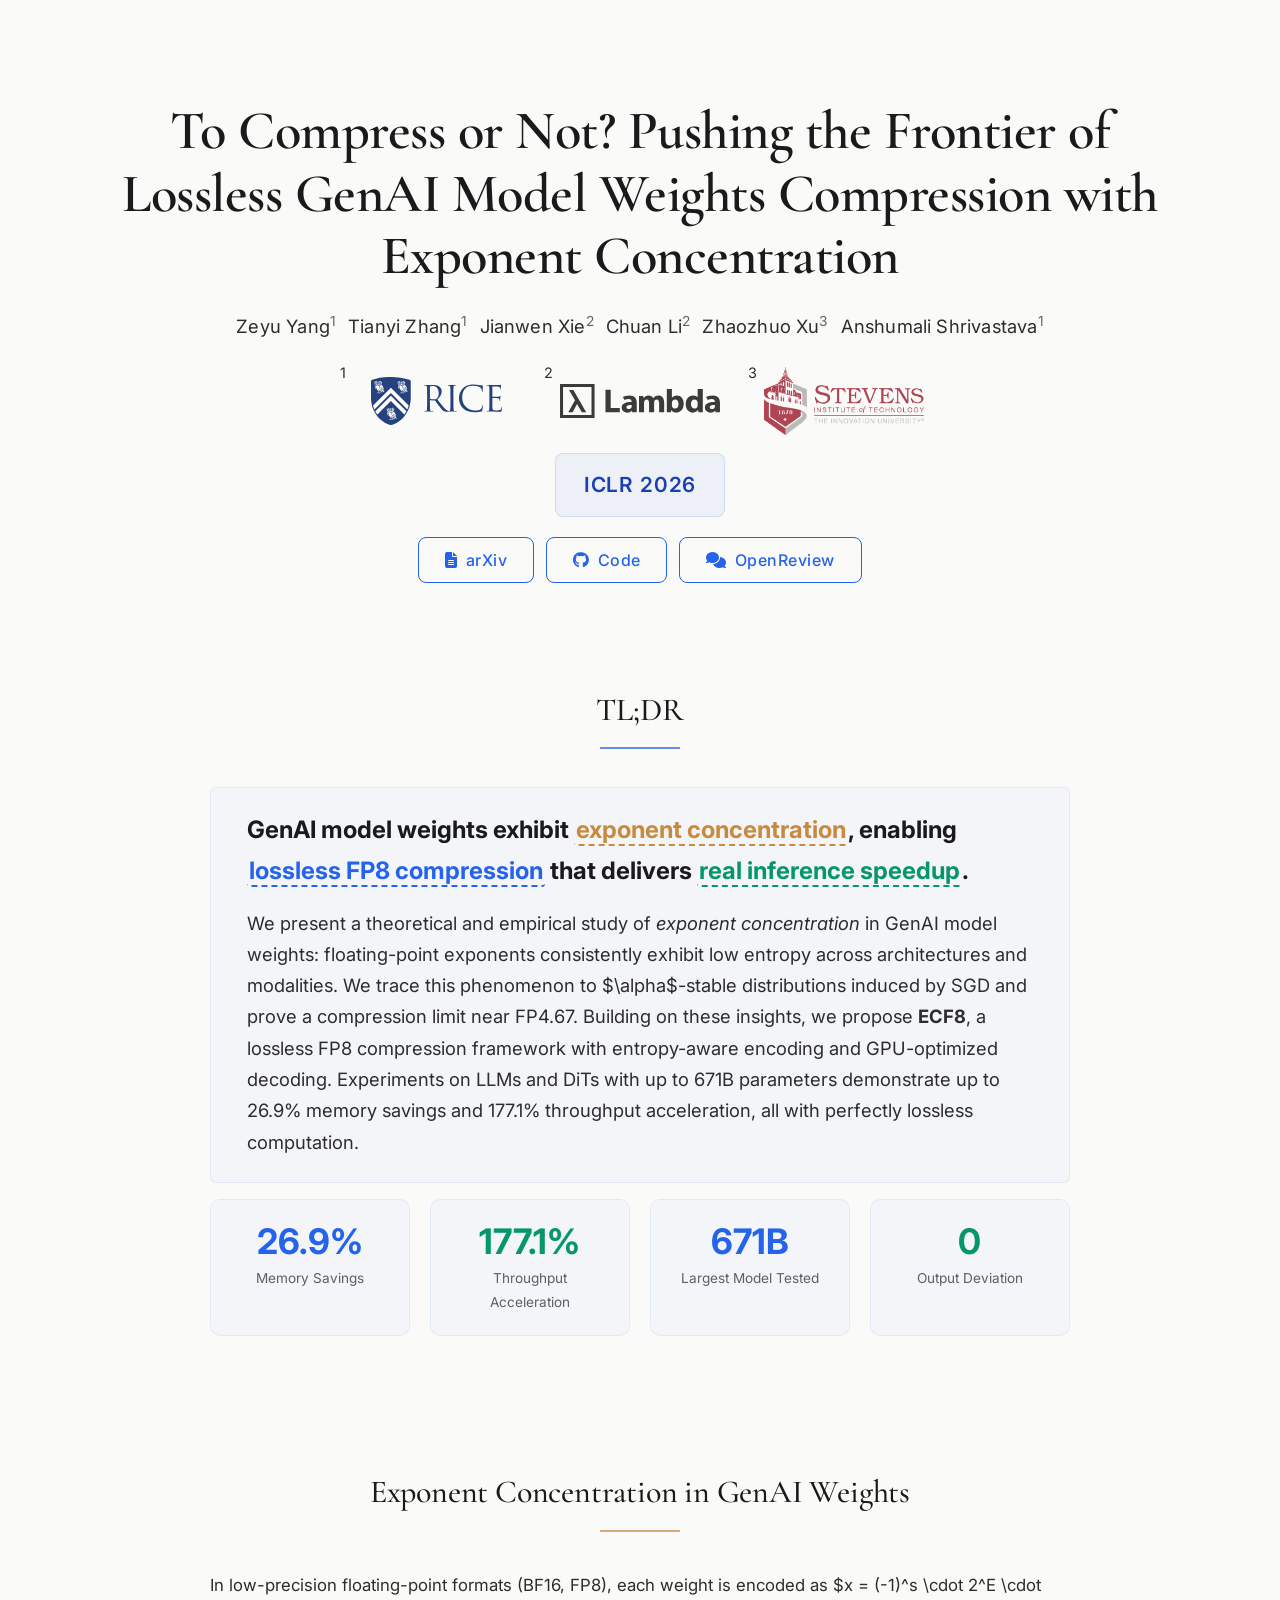
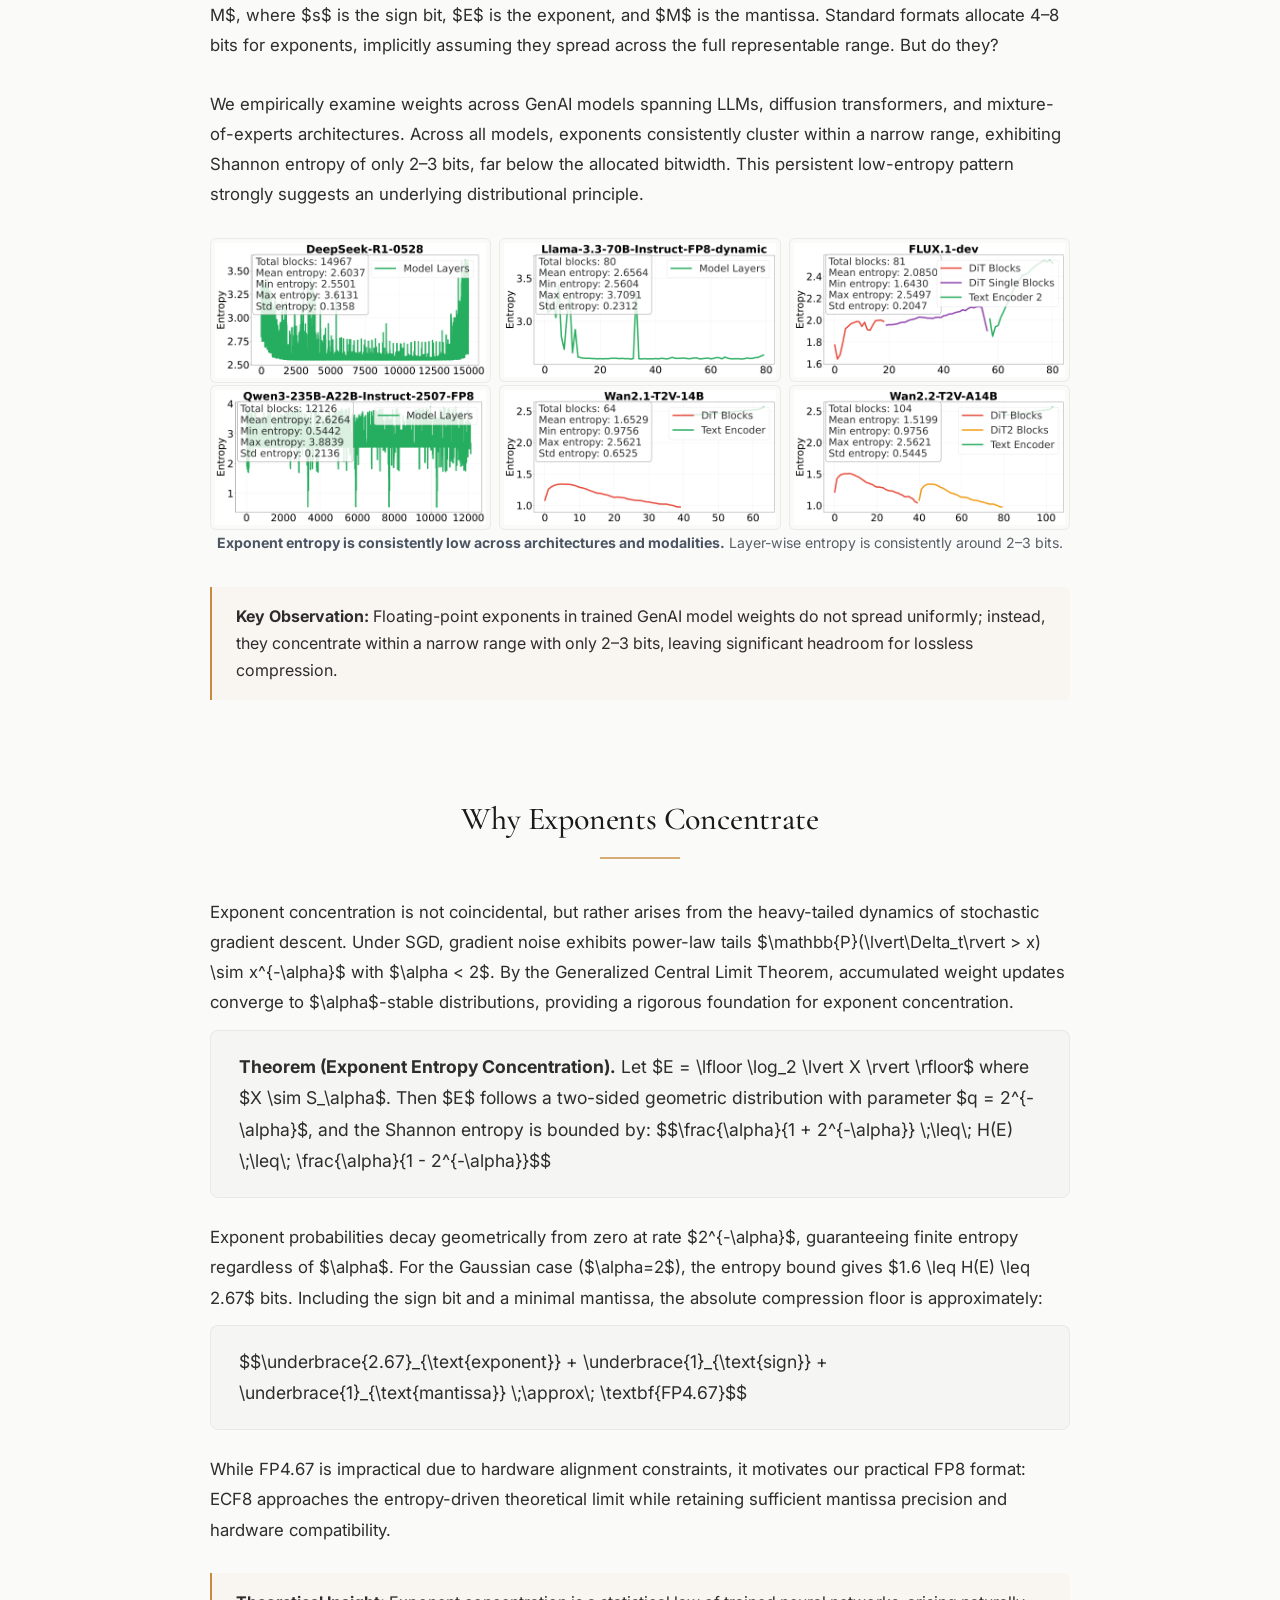
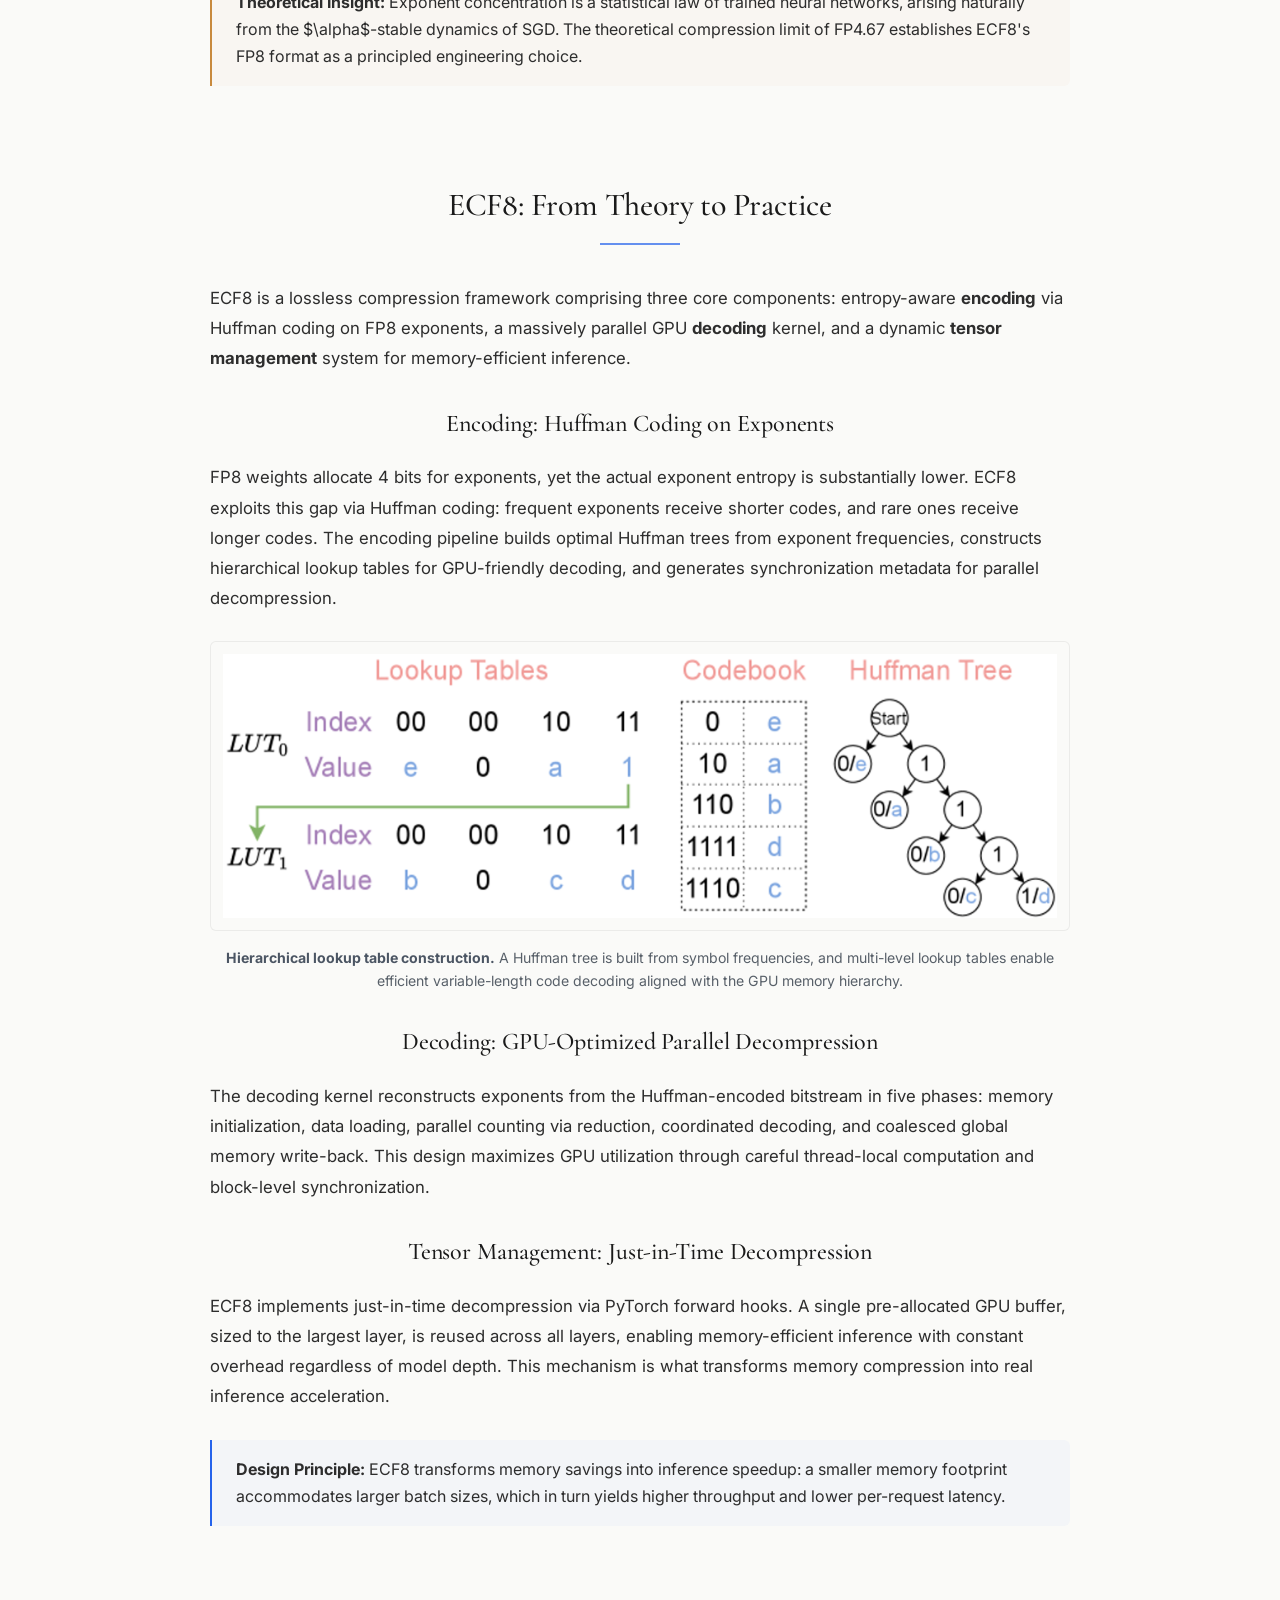
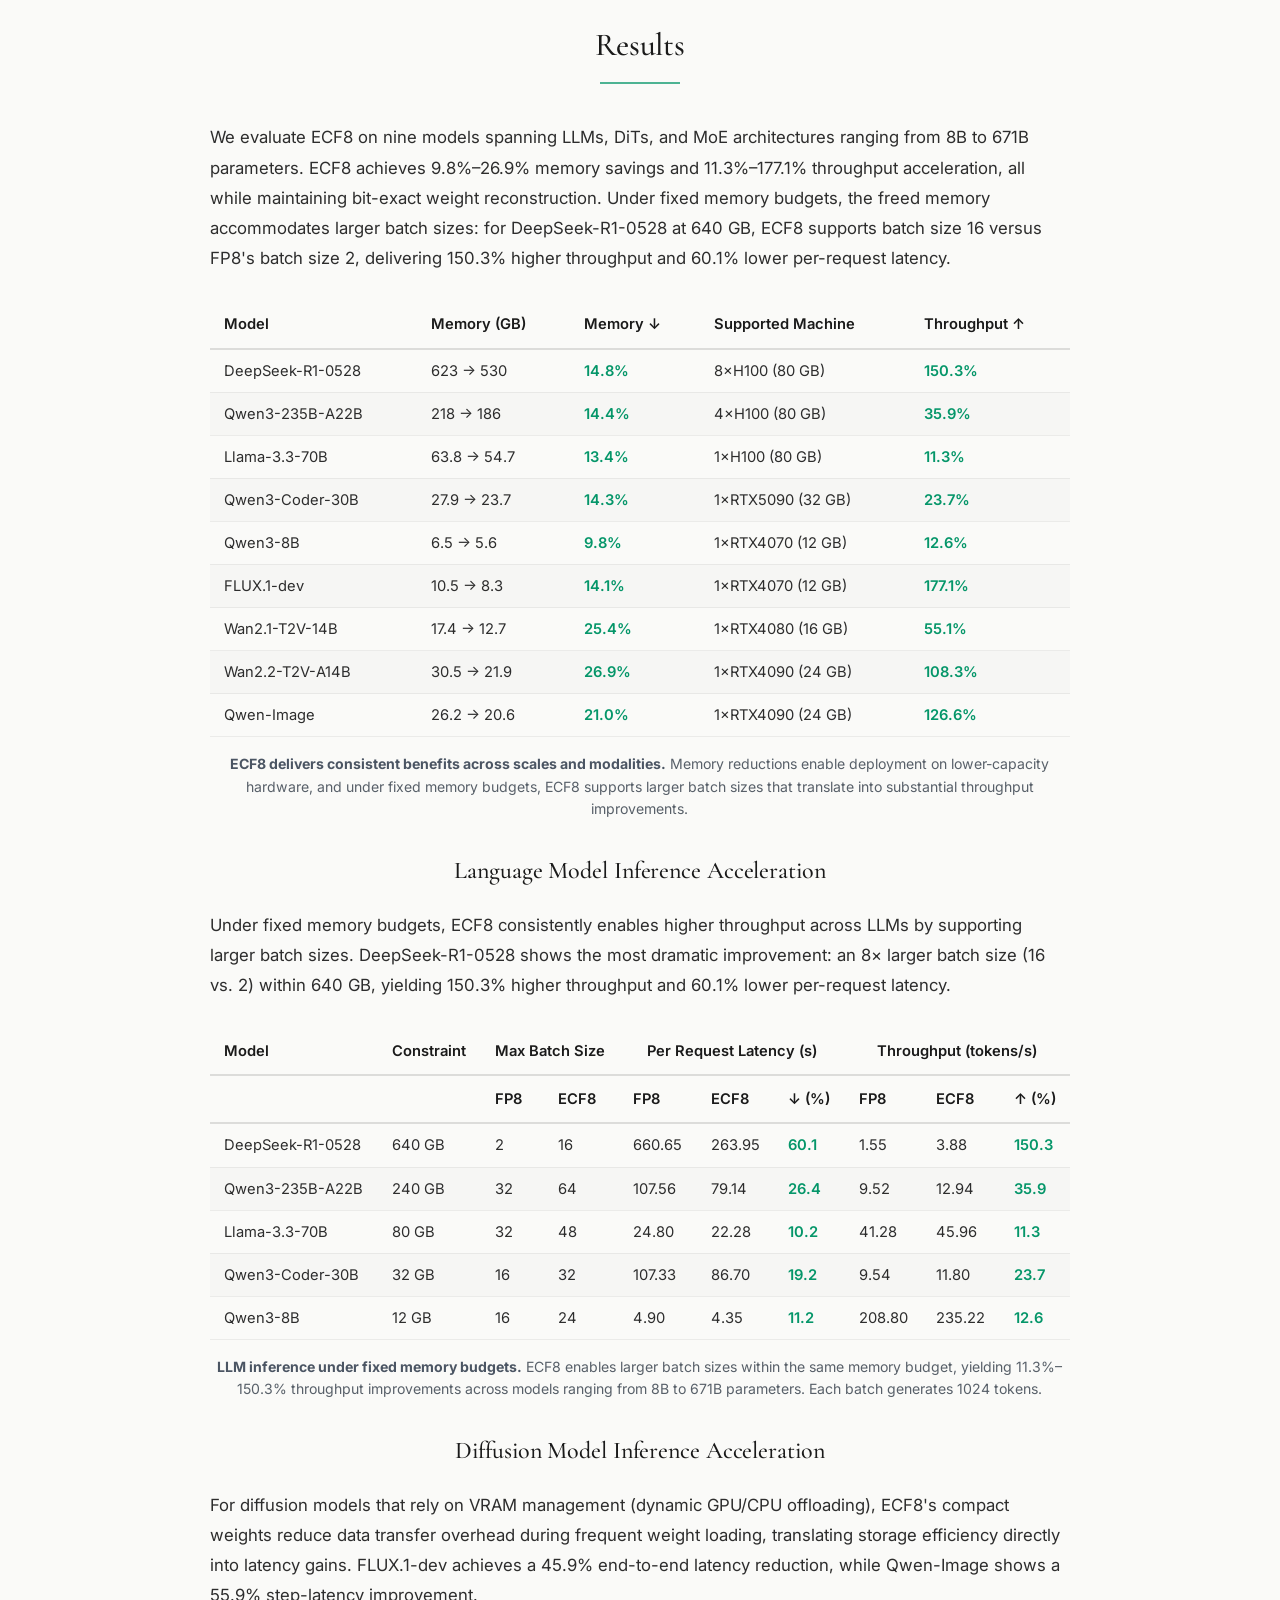
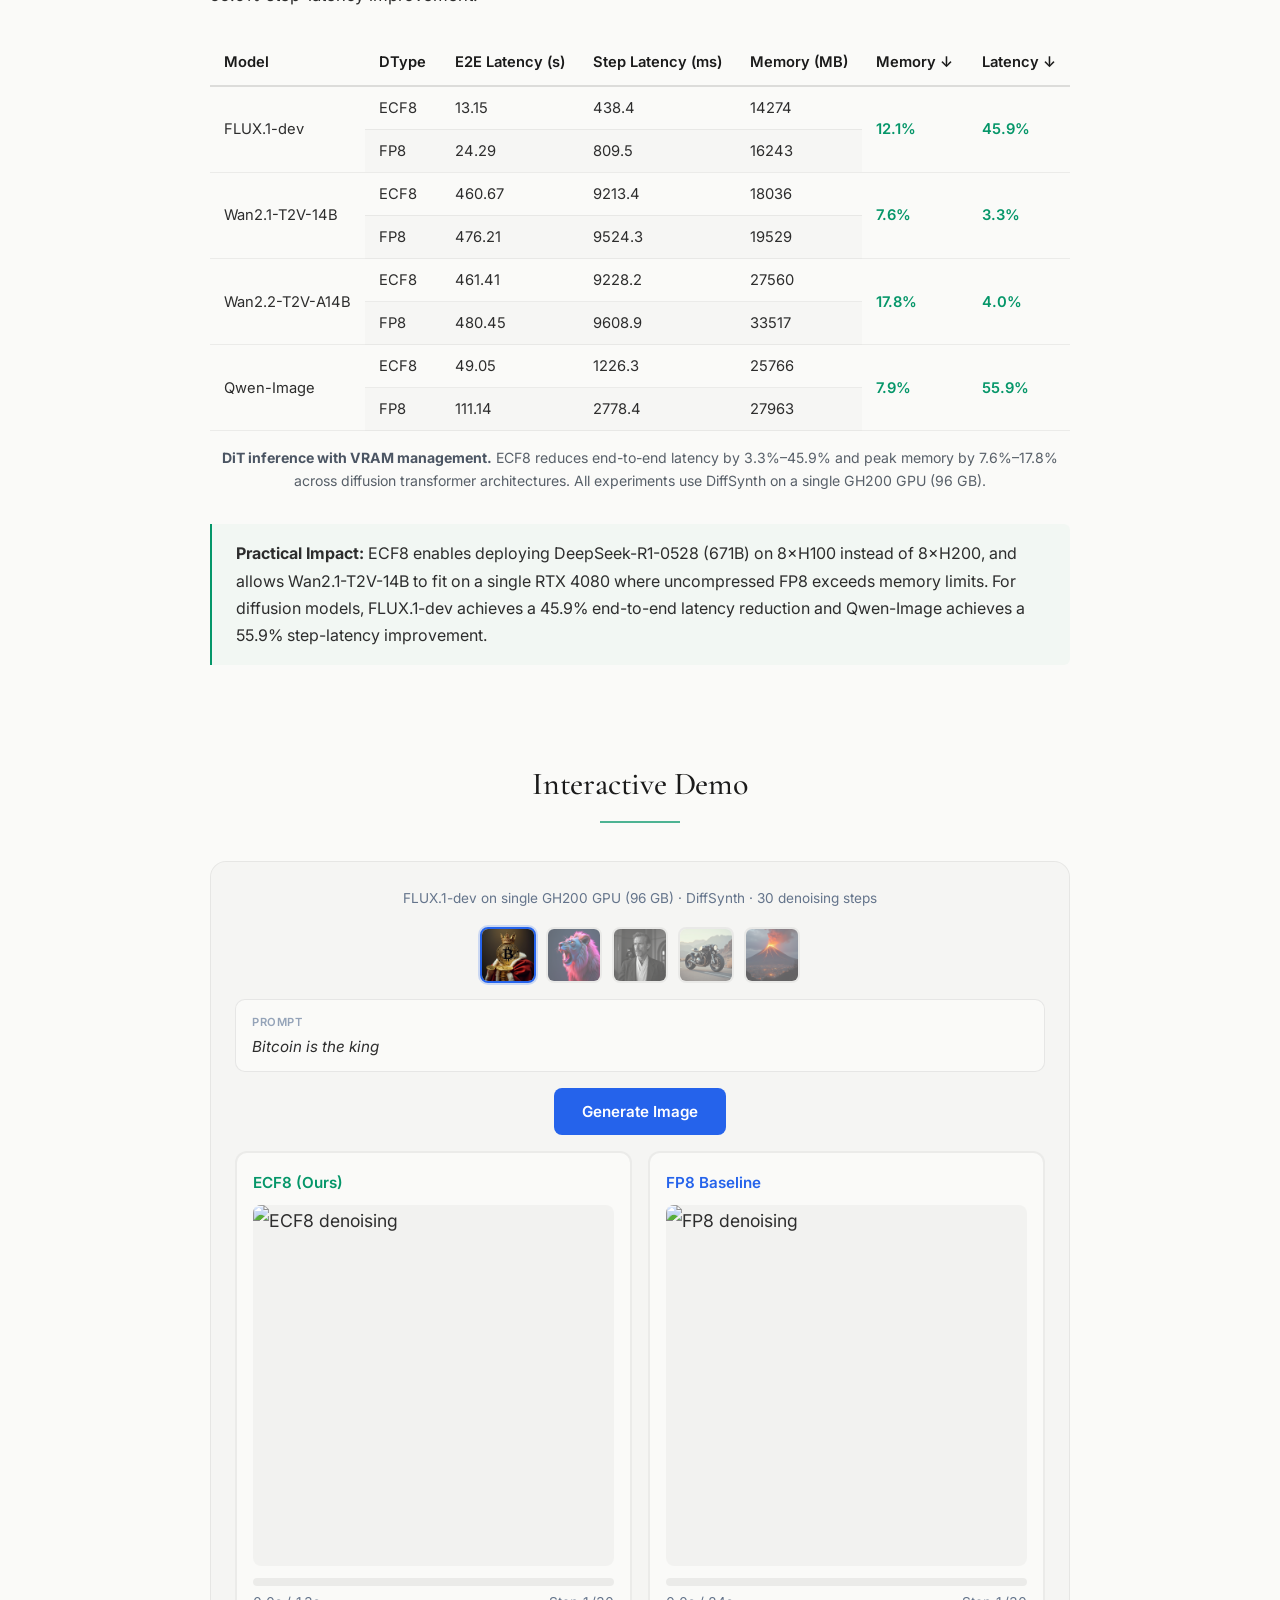
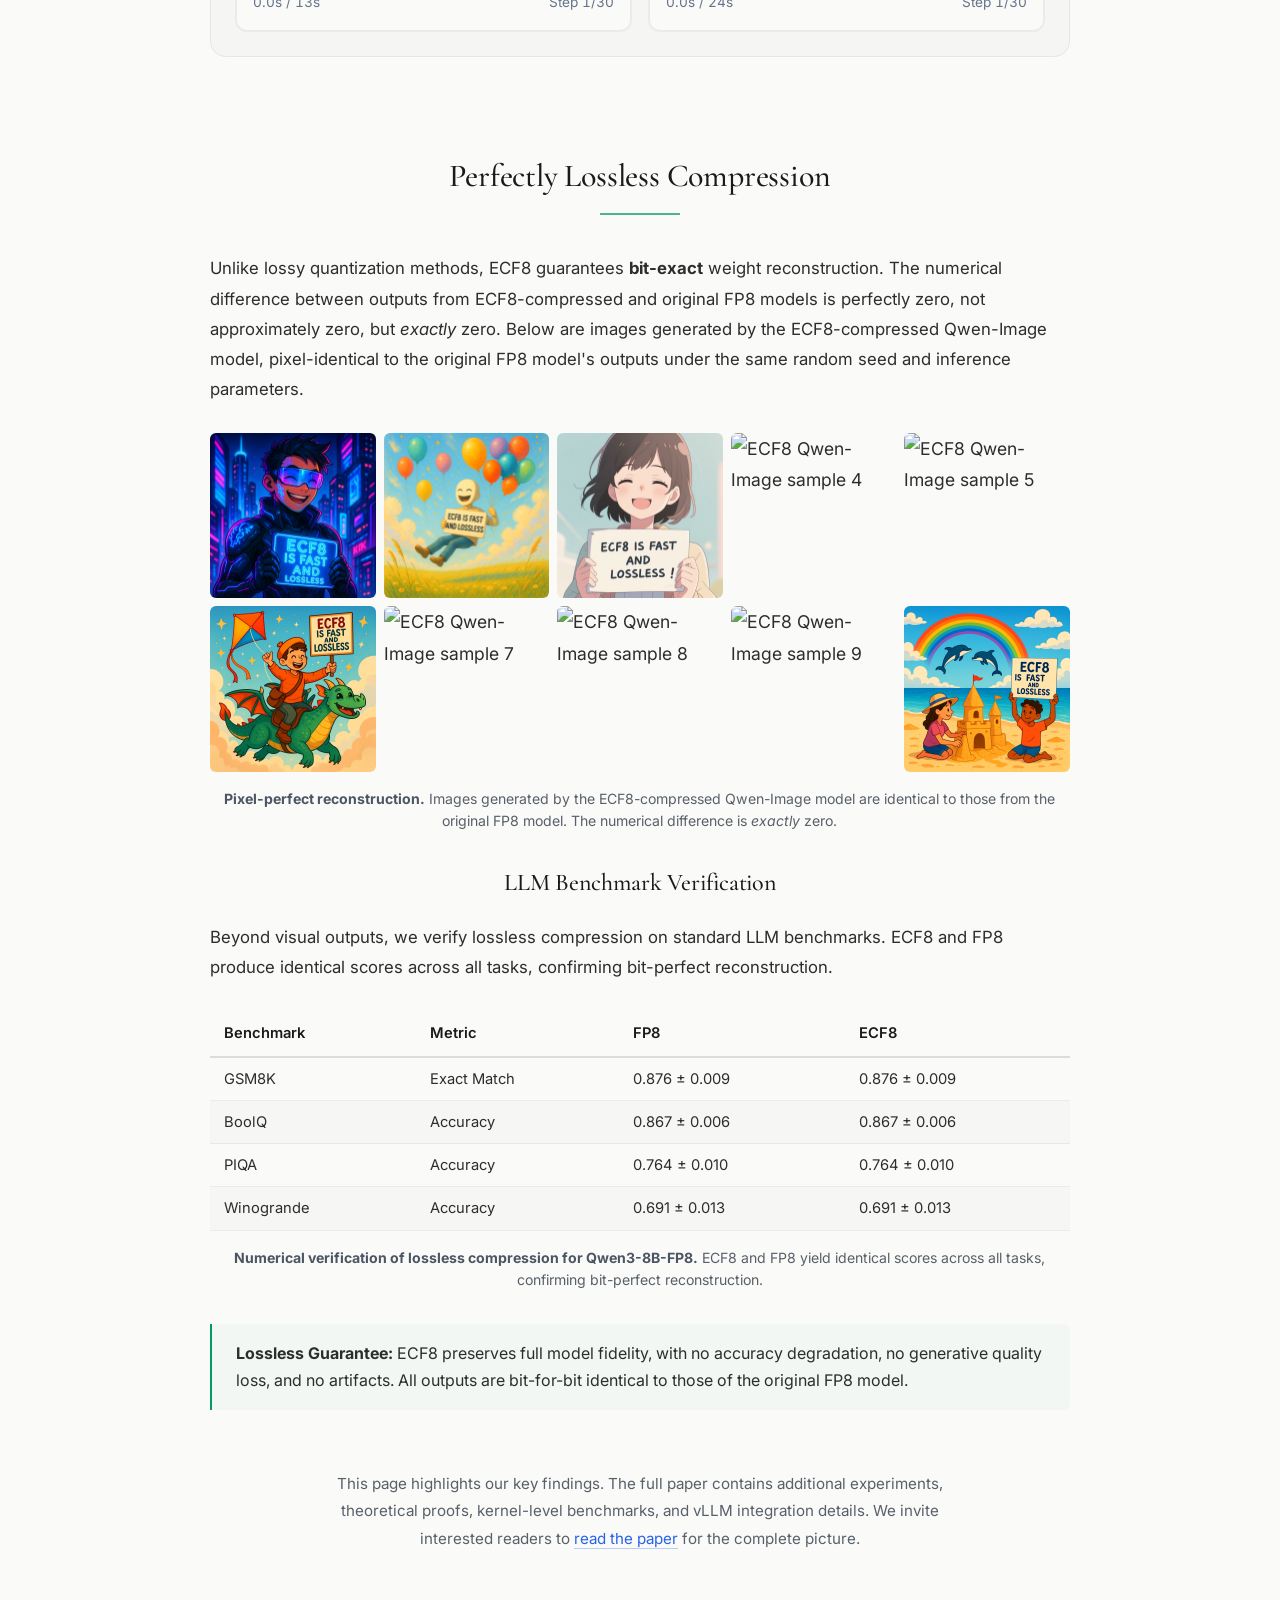
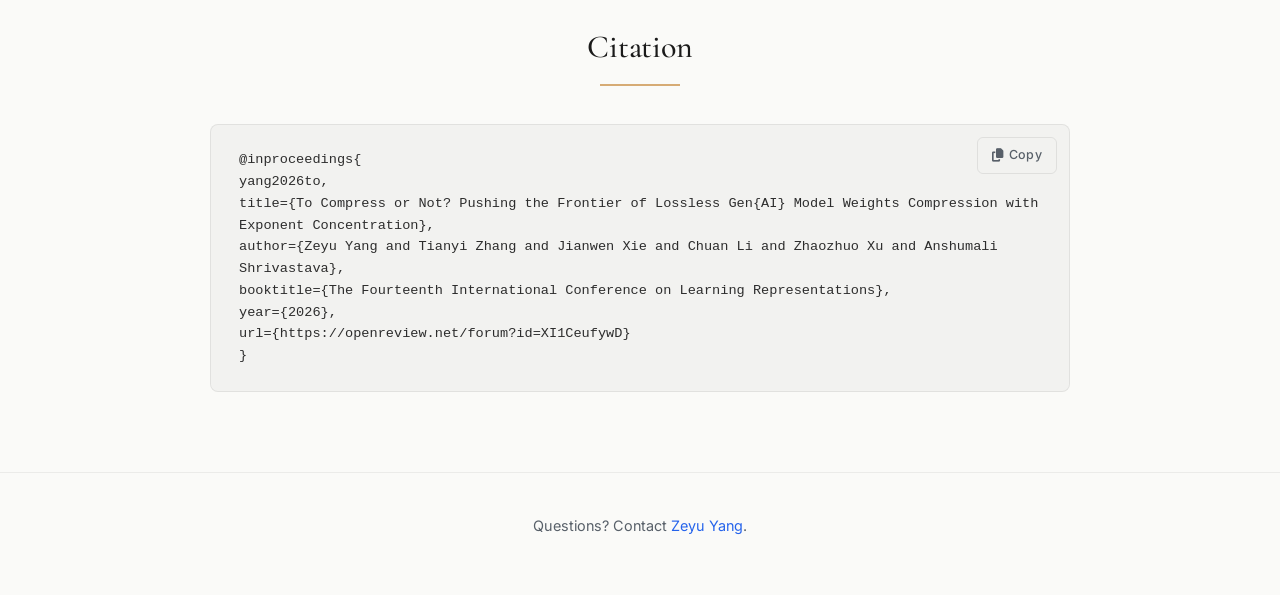
==== commit e34426cb: "update" ====
--- a/web/ecf8/index.html
+++ b/web/ecf8/index.html
@@ -88,7 +88,7 @@
                 <div class="tldr-box rounded mb-3">
                     <p class="tldr-headline mb-3">
                         GenAI model weights exhibit
-                        <span class="tldr-keyword" data-color="secondary">exponent concentration<span class="keyword-tooltip">Floating-point exponents in trained model weights cluster within a narrow range with only 2&ndash;3 bits of entropy, far below the 4&ndash;8 bits allocated by standard formats.</span></span>,
+                        <span class="tldr-keyword" data-color="secondary">exponent concentration<span class="keyword-tooltip">Floating-point exponents in trained model weights cluster within a narrow range with only 2&ndash;3 bits, far below the 4&ndash;8 bits allocated by standard formats.</span></span>,
                         enabling
                         <span class="tldr-keyword" data-color="primary">lossless FP8 compression<span class="keyword-tooltip">ECF8 applies Huffman coding to low-entropy exponents with GPU-optimized decoding, achieving bit-exact weight reconstruction with zero quality degradation.</span></span>
                         that delivers
@@ -188,7 +188,7 @@
 
                         <div class="callout callout--gold">
                             <p>
-                                <strong>Key Observation:</strong> Floating-point exponents in trained GenAI model weights do not spread uniformly; instead, they concentrate within a narrow range with only 2&ndash;3 bits of entropy, leaving significant headroom for lossless compression.
+                                <strong>Key Observation:</strong> Floating-point exponents in trained GenAI model weights do not spread uniformly; instead, they concentrate within a narrow range with only 2&ndash;3 bits, leaving significant headroom for lossless compression.
                             </p>
                         </div>
                     </div>
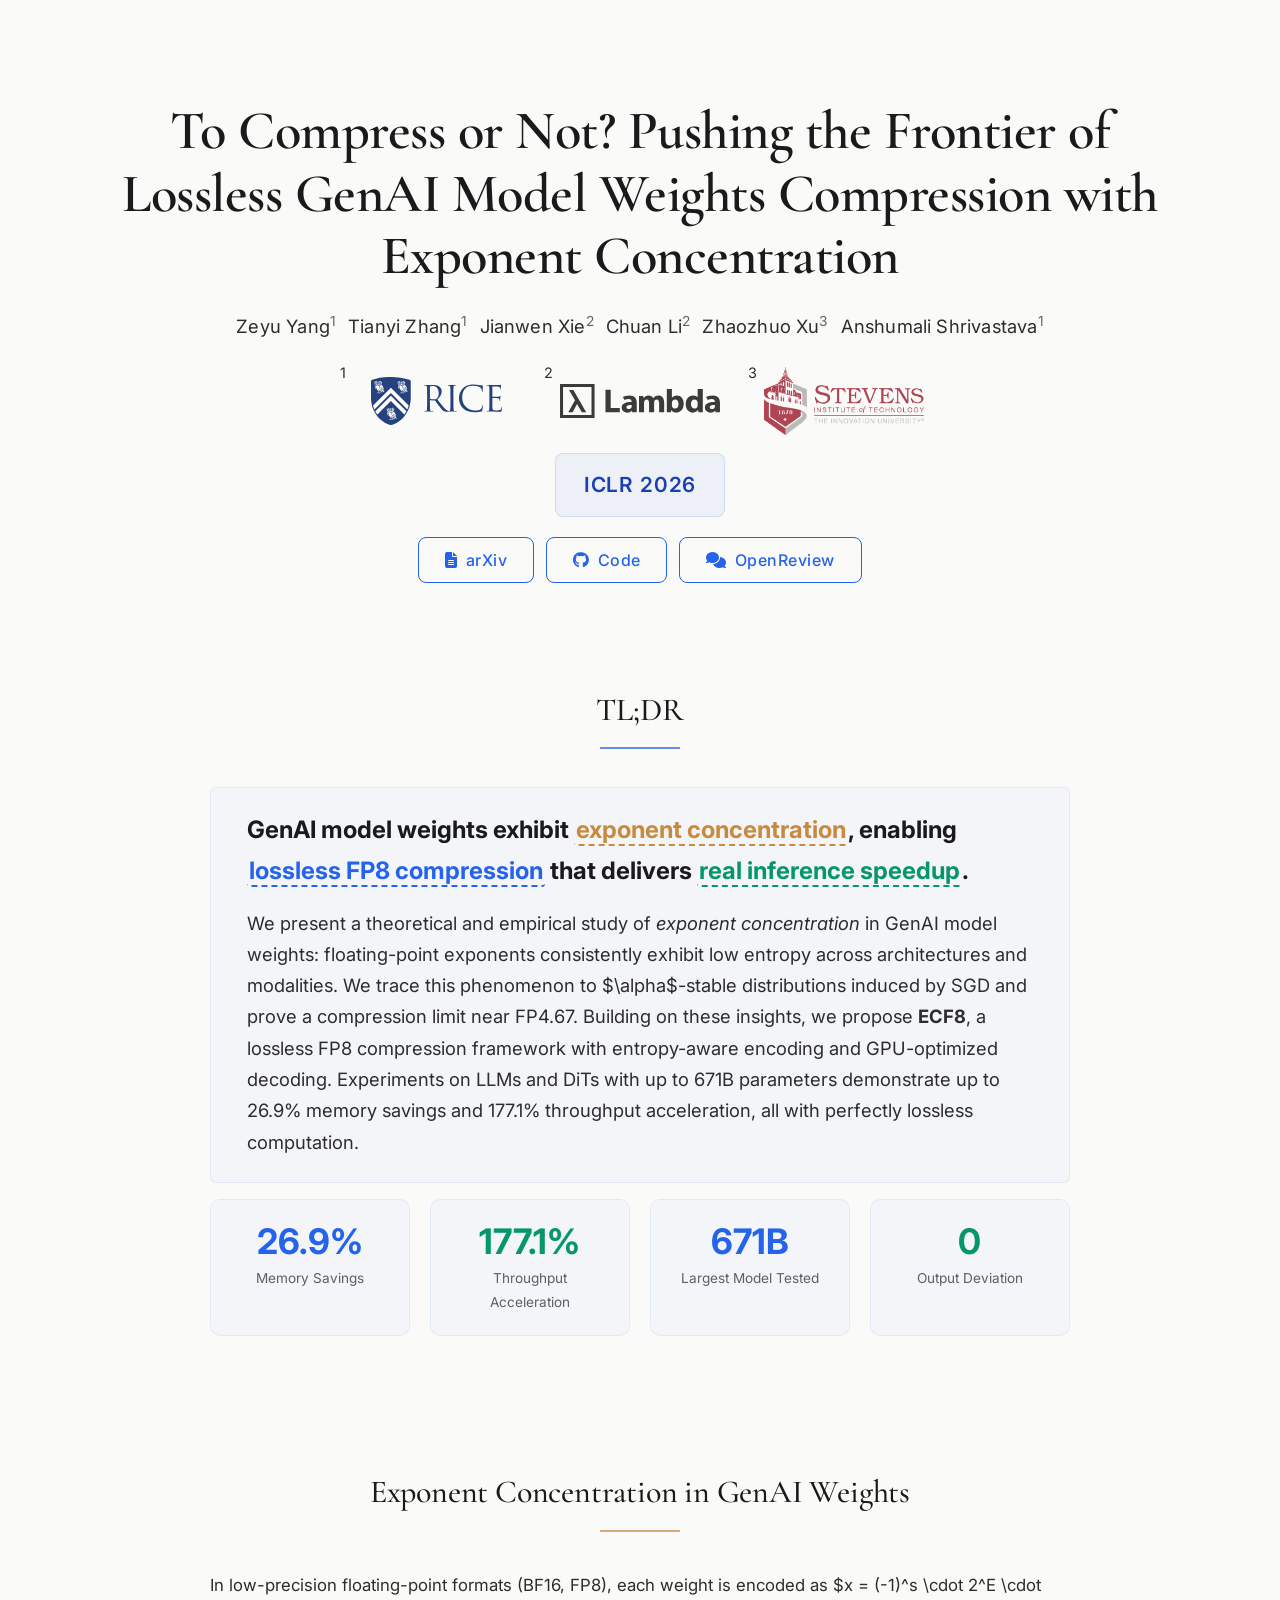
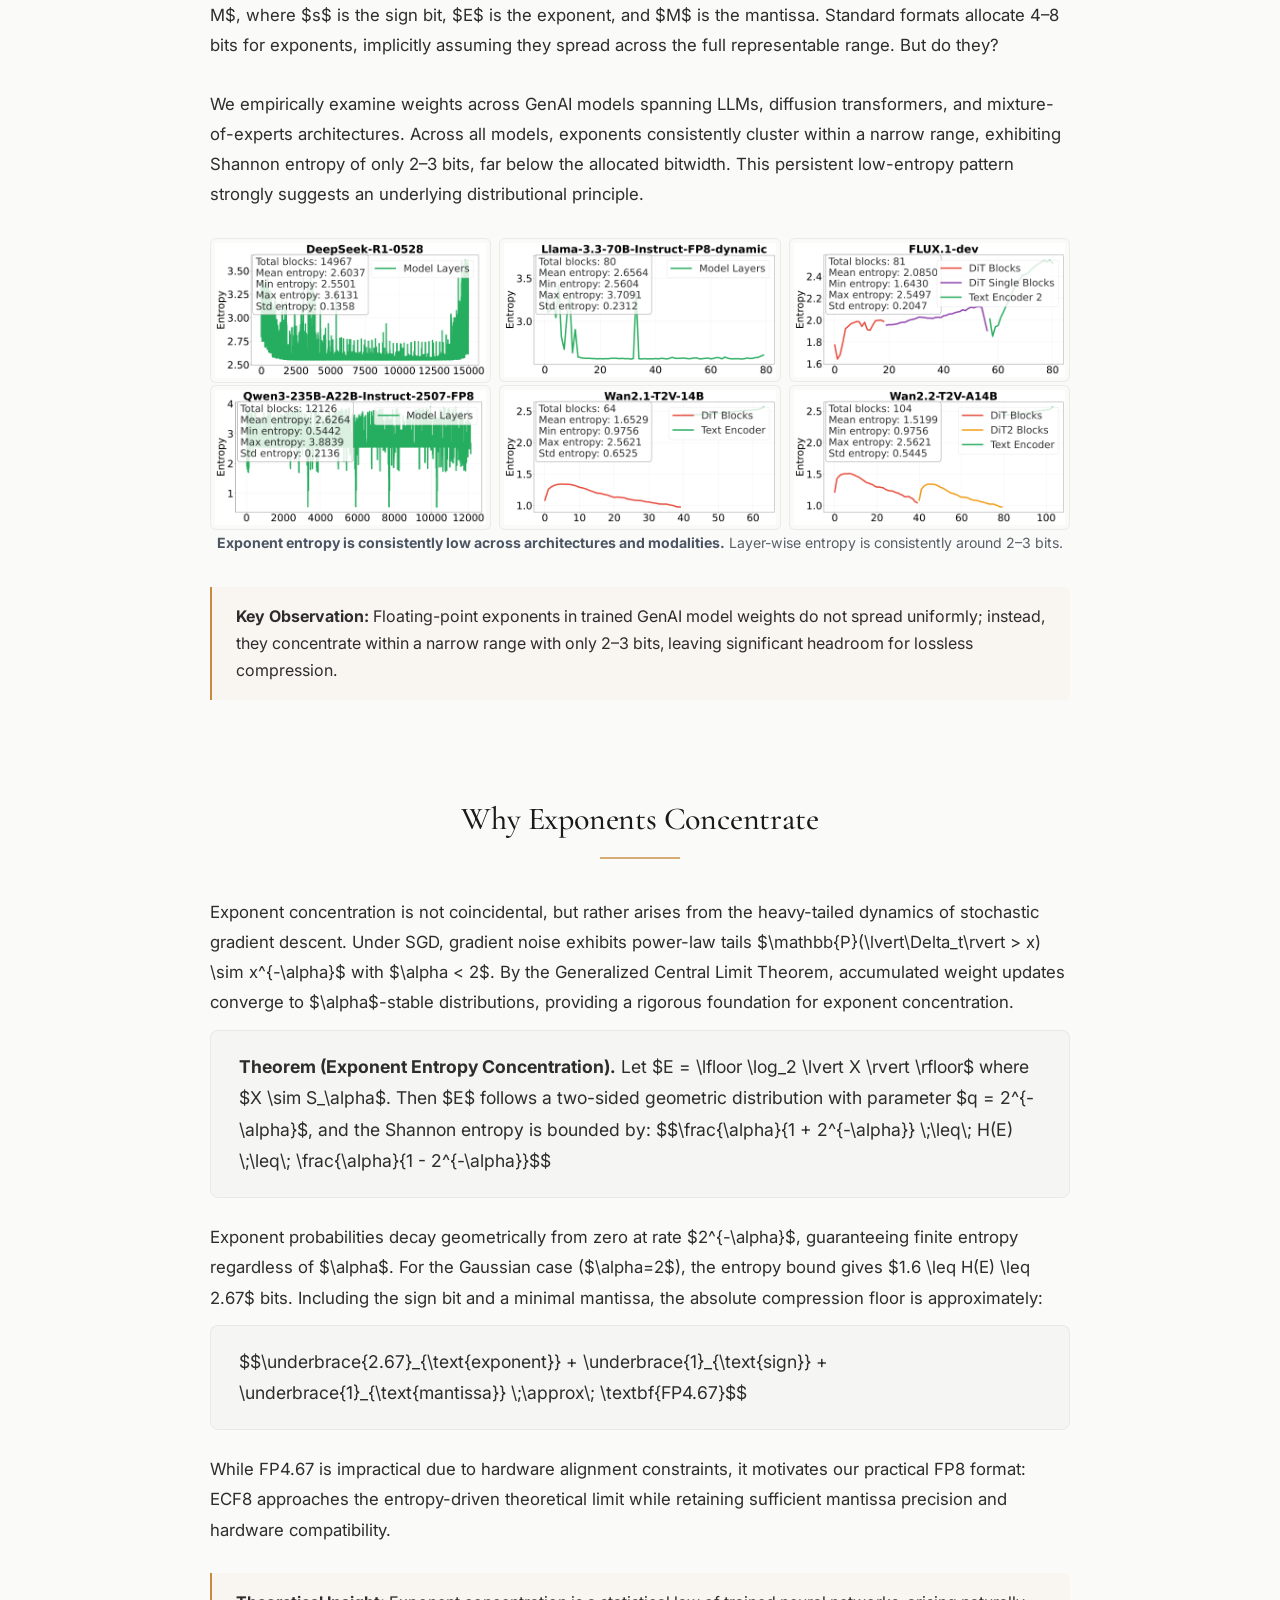
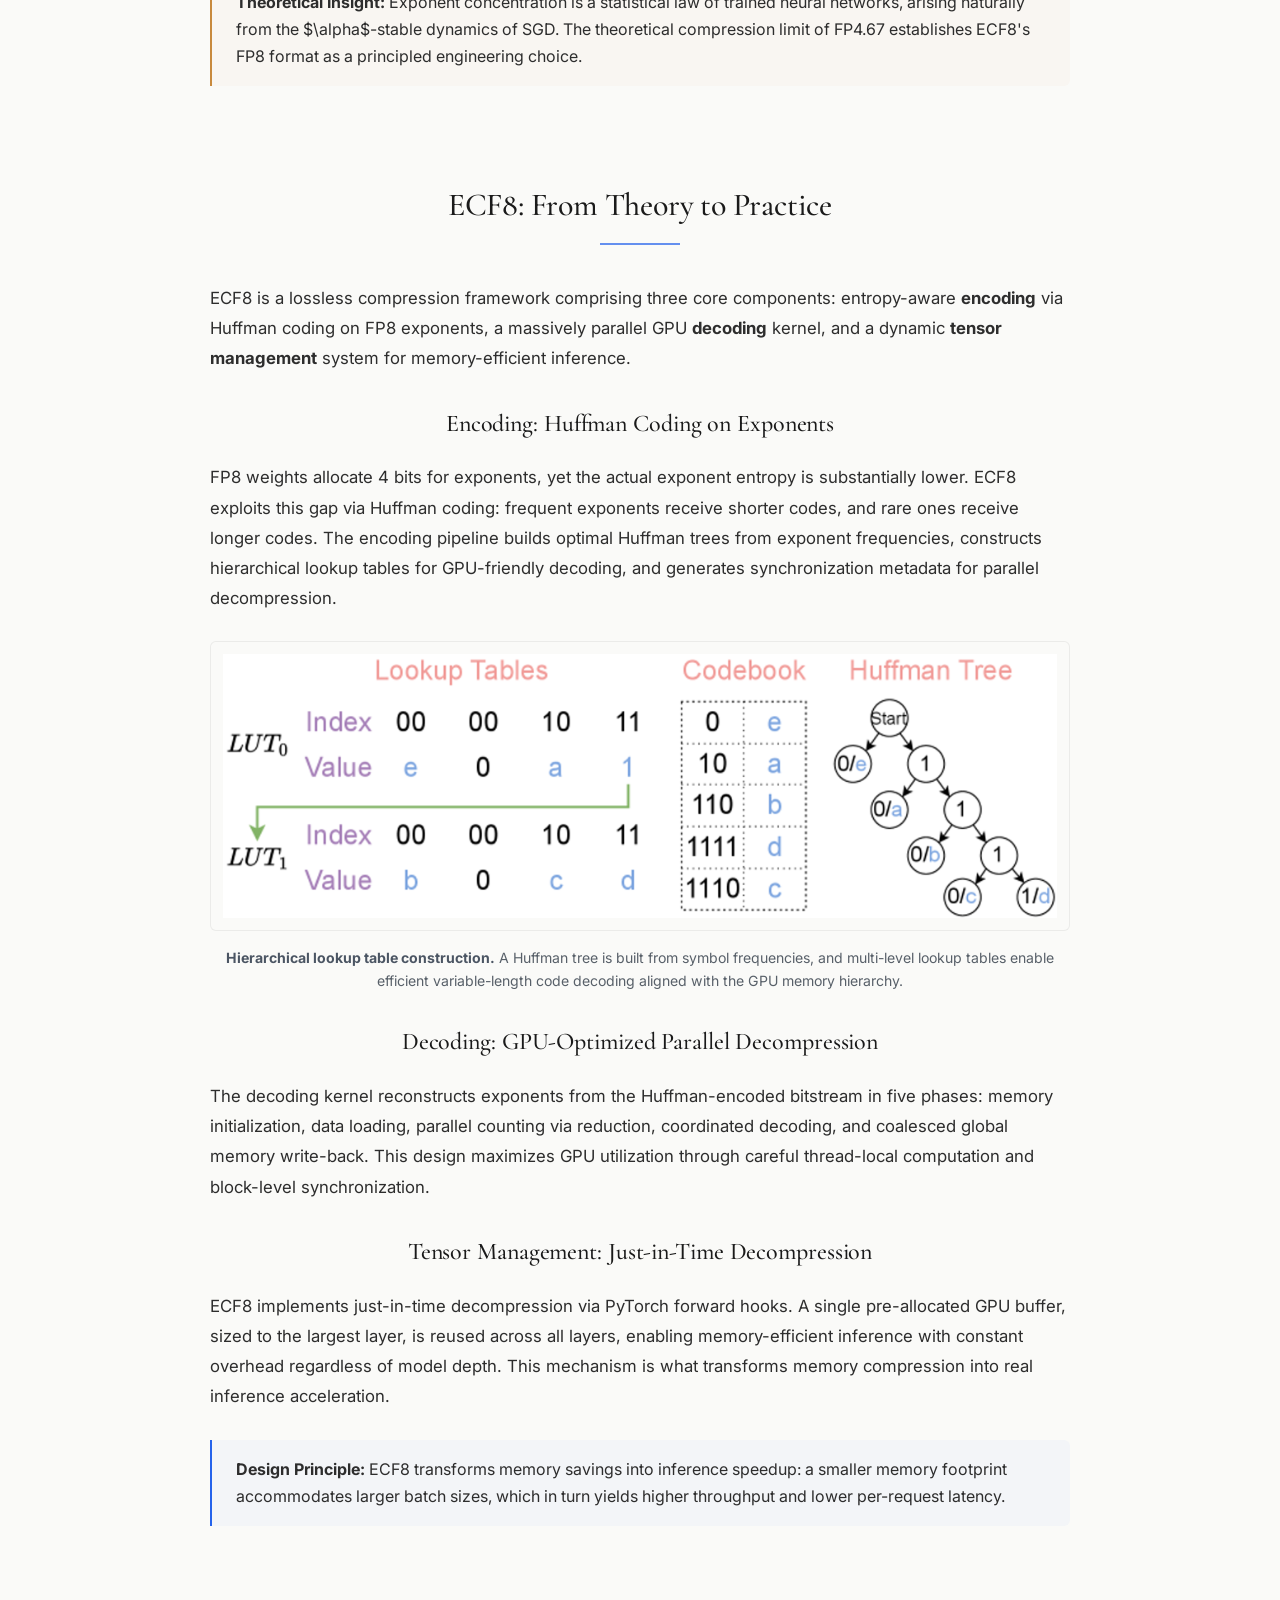
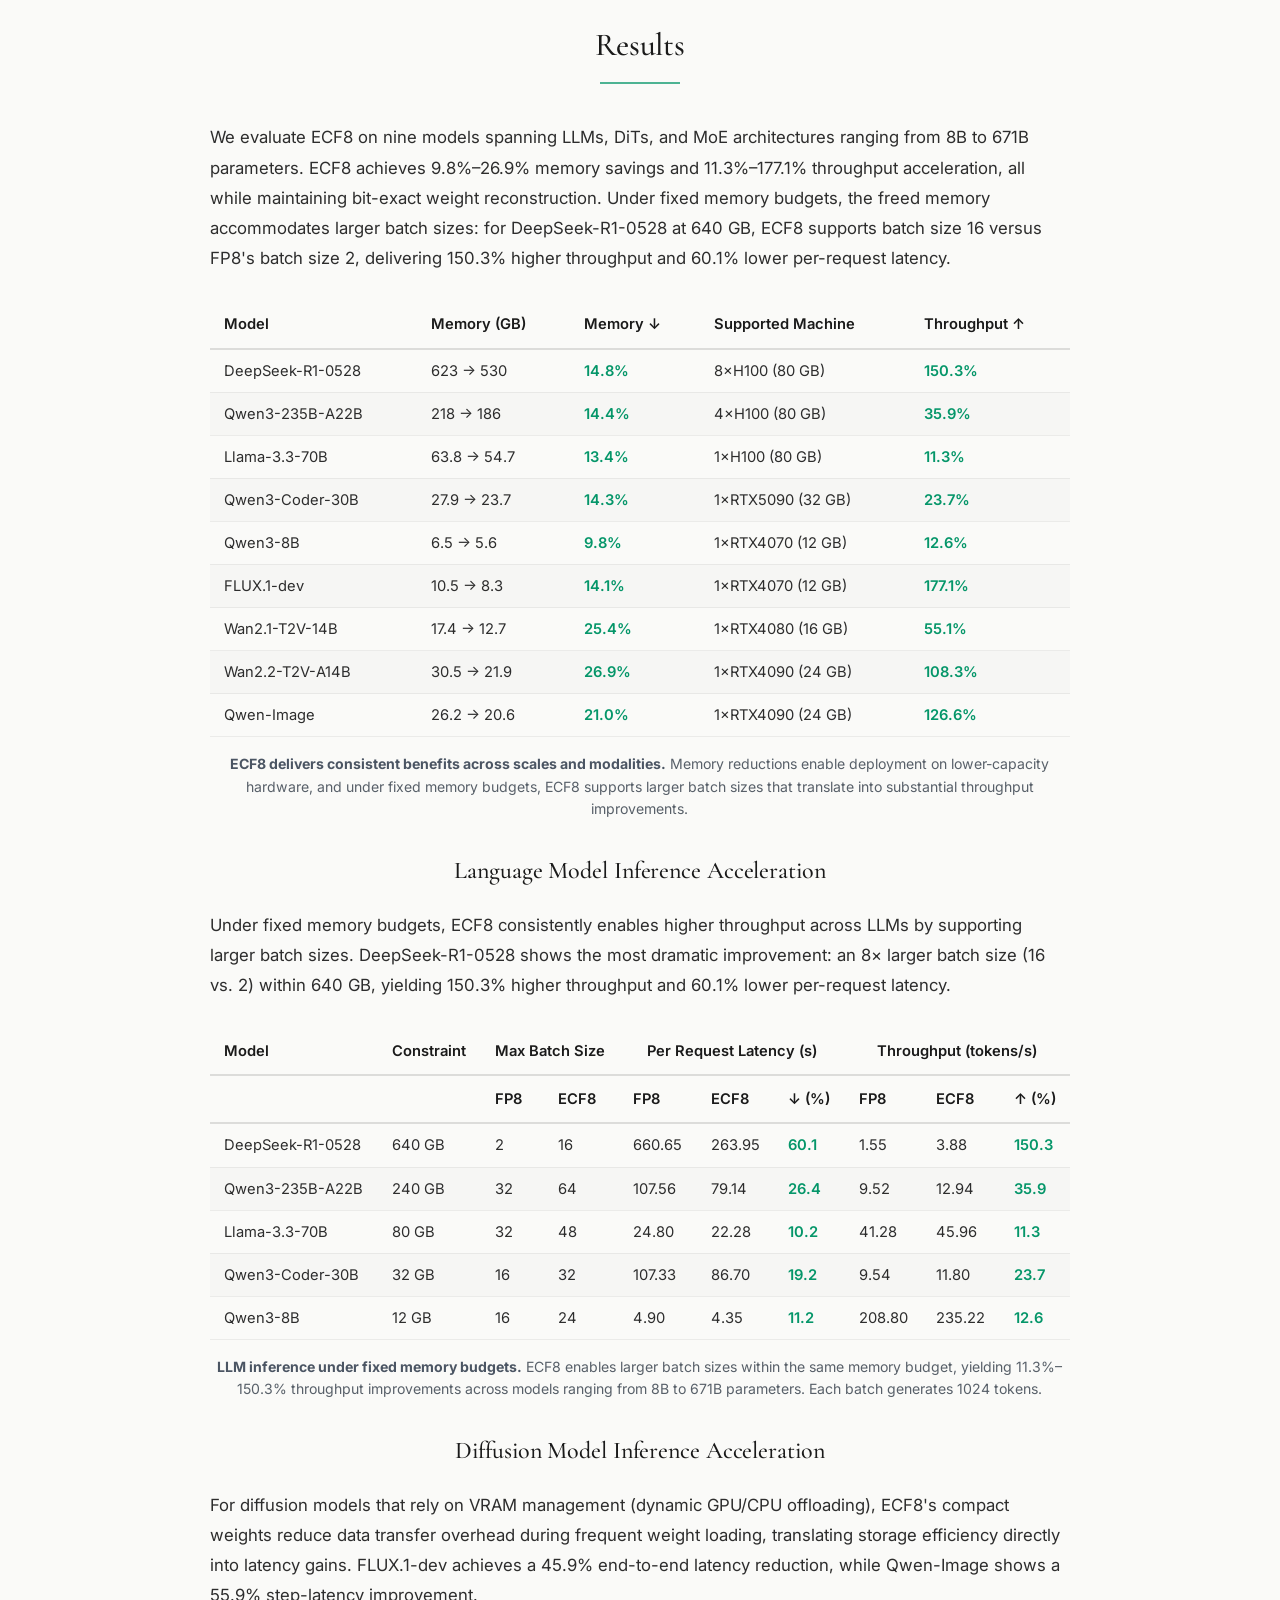
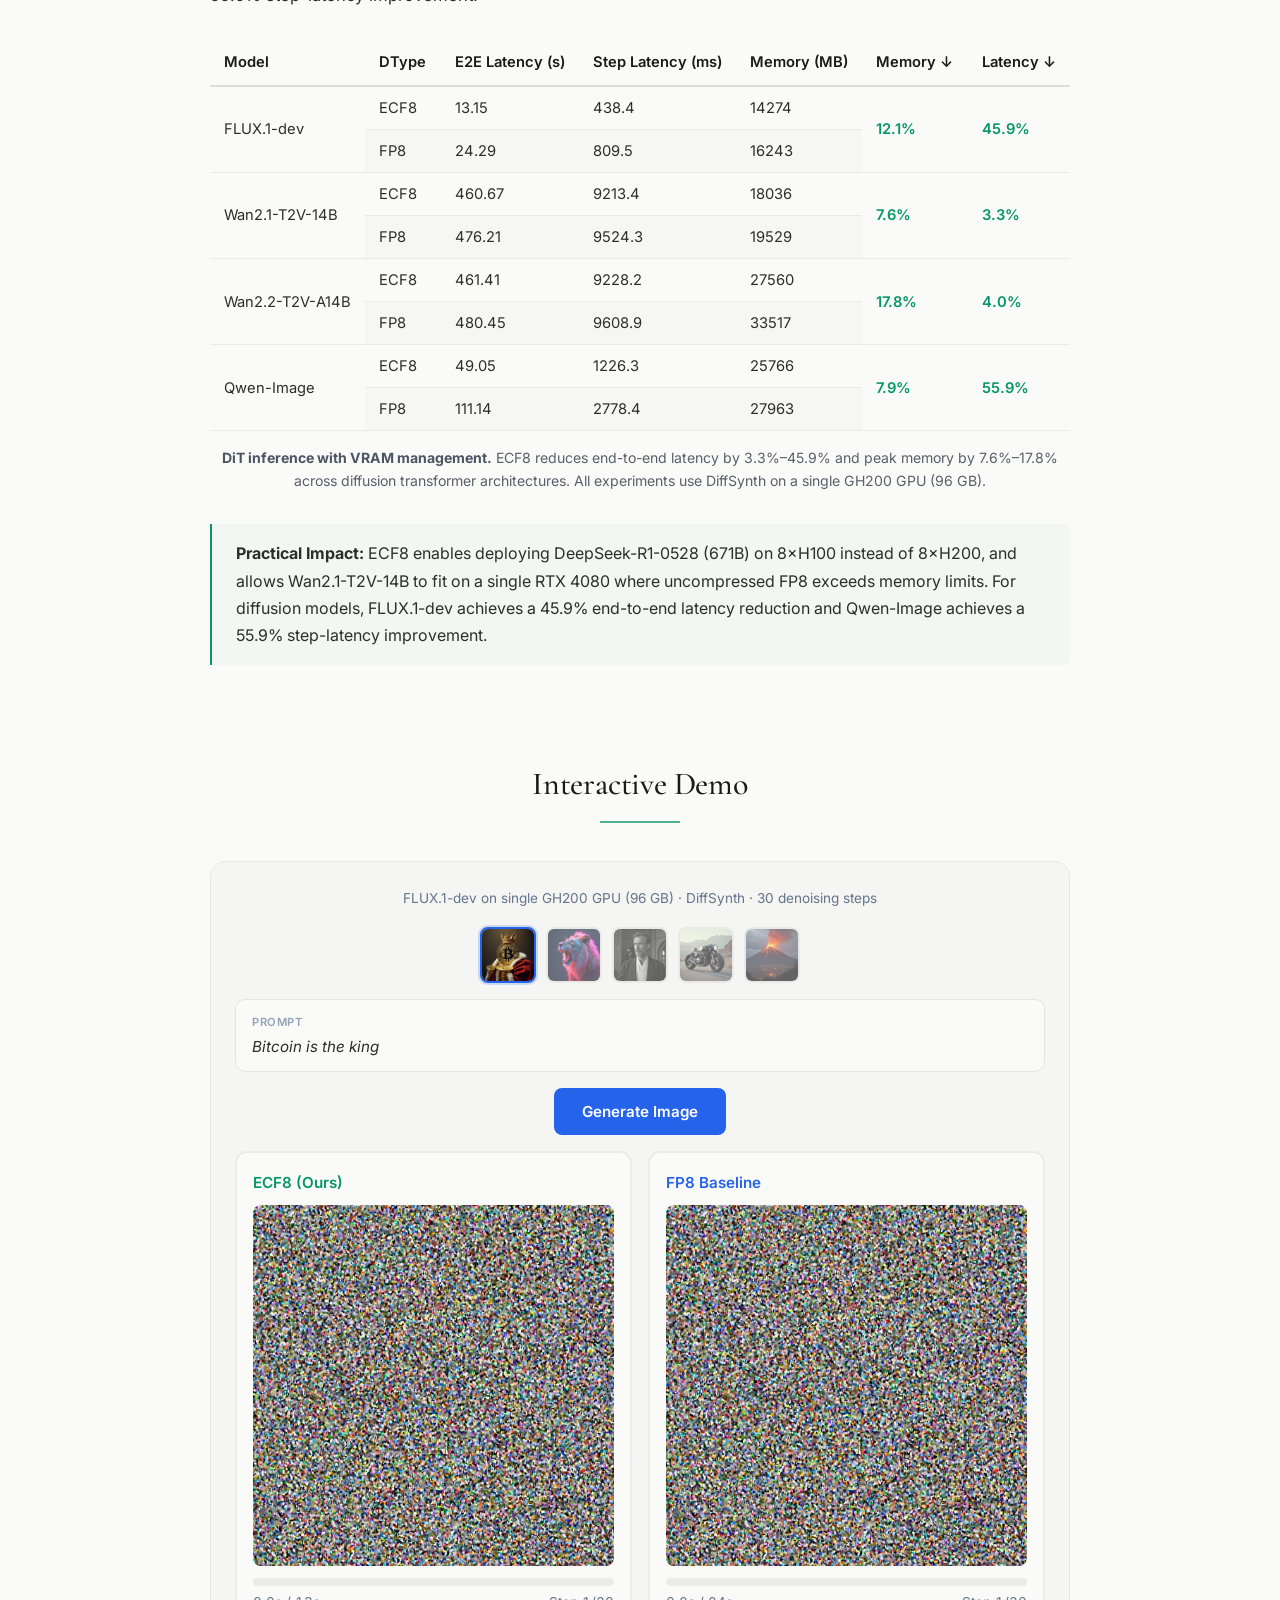
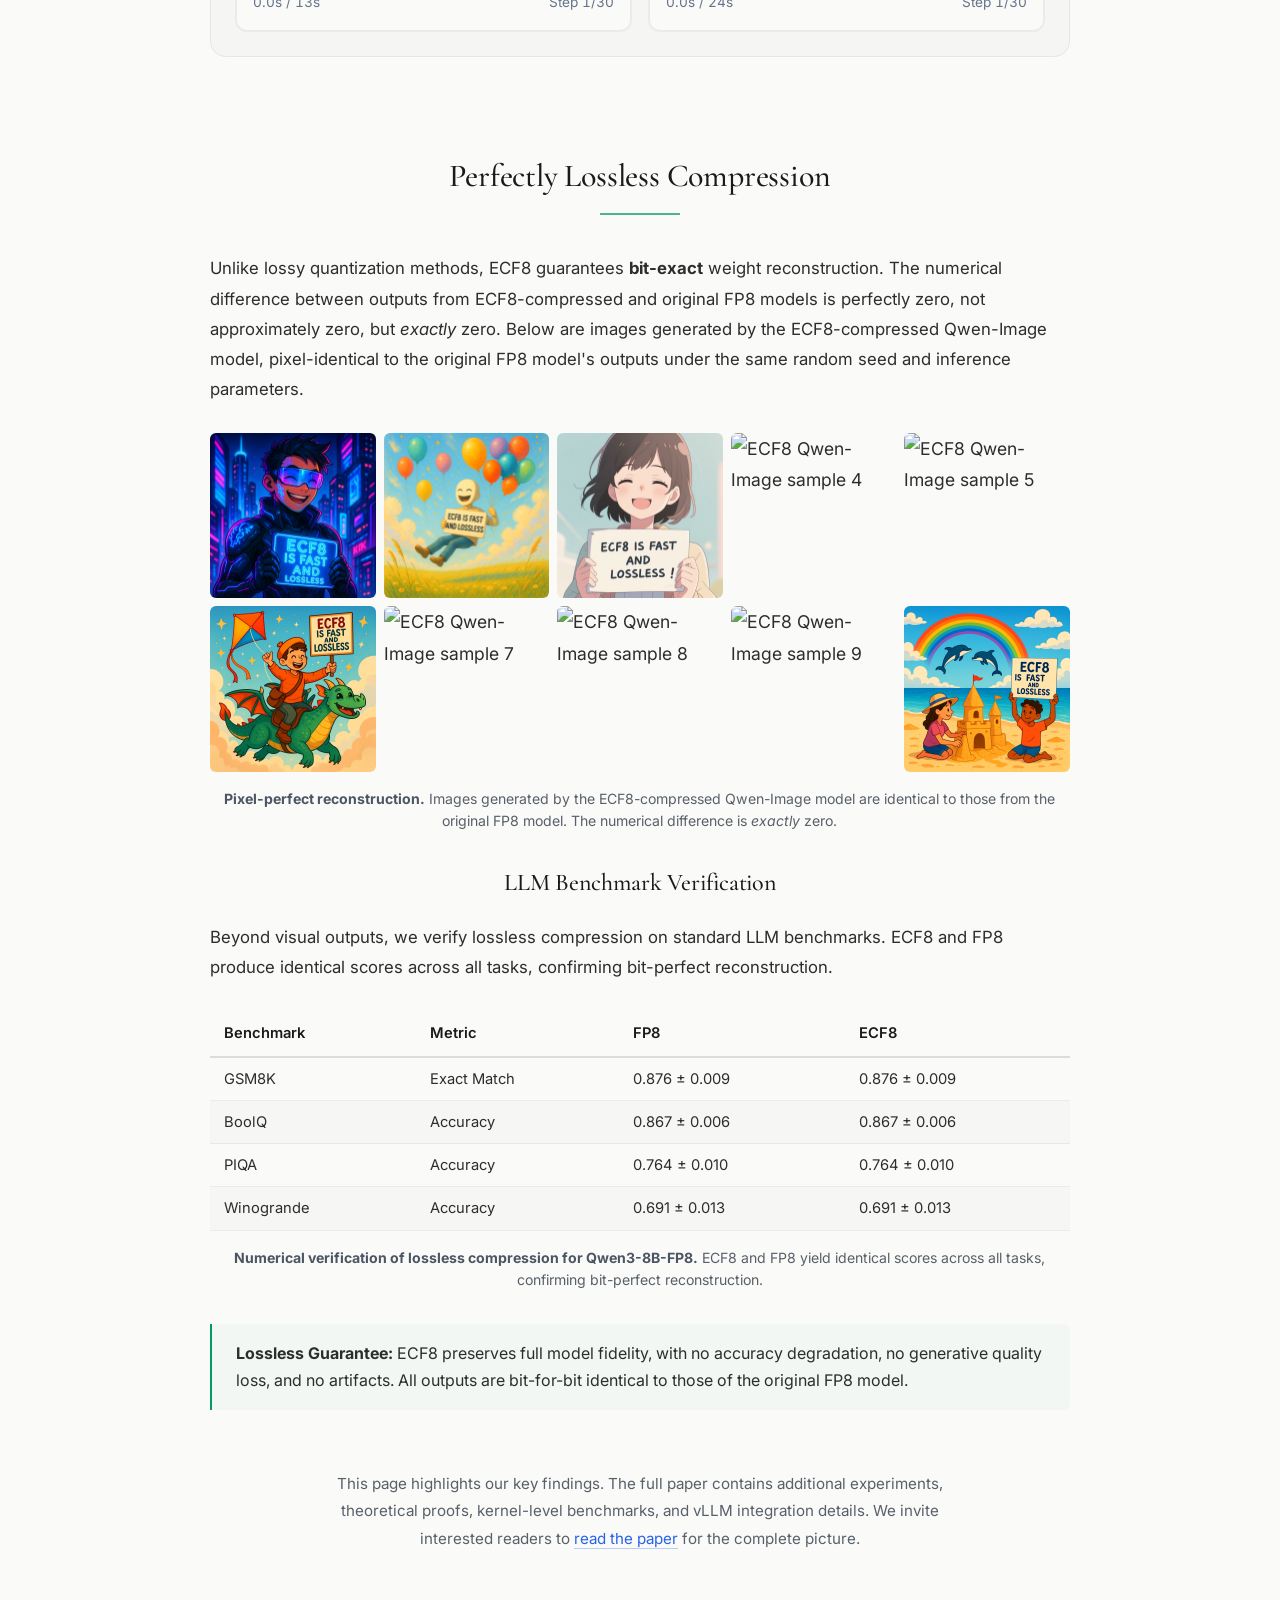
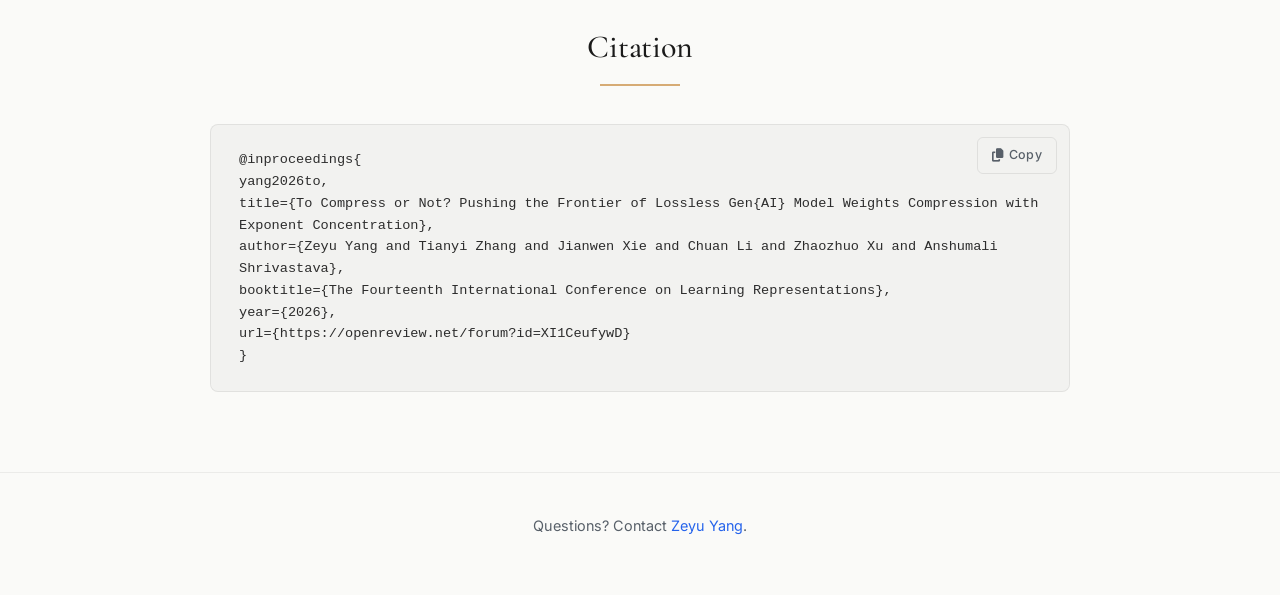
==== commit 3ee62a57: "demo: switch interactive denoising to compact WebM/MP4 videos Replace per-frame PNG loading (150 fil" ====
--- a/web/ecf8/index.html
+++ b/web/ecf8/index.html
@@ -603,7 +603,11 @@
                                         <span class="ecf8-badge ecf8" id="ecf8-badge-ecf8">13s</span>
                                     </div>
                                     <div class="ecf8-image-box">
-                                        <img class="ecf8-denoise-frame" id="ecf8-frame-ecf8" src="assets/figures/seed2025-original/intermediates_0/prompt0_000.png" alt="ECF8 denoising">
+                                        <video class="ecf8-denoise-frame" id="ecf8-frame-ecf8"
+                                               muted playsinline preload="auto" aria-label="ECF8 denoising">
+                                            <source src="assets/figures/seed2025-original/sample_0.mp4" type="video/mp4">
+                                            <source src="assets/figures/seed2025-original/sample_0.webm" type="video/webm">
+                                        </video>
                                     </div>
                                     <div class="ecf8-progress-wrap">
                                         <div class="ecf8-progress-bar-bg"><div class="ecf8-progress-bar ecf8" id="ecf8-bar-ecf8"></div></div>
@@ -616,7 +620,11 @@
                                         <span class="ecf8-badge fp8" id="ecf8-badge-fp8">24s</span>
                                     </div>
                                     <div class="ecf8-image-box">
-                                        <img class="ecf8-denoise-frame" id="ecf8-frame-fp8" src="assets/figures/seed2025-original/intermediates_0/prompt0_000.png" alt="FP8 denoising">
+                                        <video class="ecf8-denoise-frame" id="ecf8-frame-fp8"
+                                               muted playsinline preload="auto" aria-label="FP8 denoising">
+                                            <source src="assets/figures/seed2025-original/sample_0.mp4" type="video/mp4">
+                                            <source src="assets/figures/seed2025-original/sample_0.webm" type="video/webm">
+                                        </video>
                                     </div>
                                     <div class="ecf8-progress-wrap">
                                         <div class="ecf8-progress-bar-bg"><div class="ecf8-progress-bar fp8" id="ecf8-bar-fp8"></div></div>
@@ -834,12 +842,13 @@
         }
     })();
 
-    // ECF8 Demo — side-by-side denoising race with real intermediate frames
+    // ECF8 Demo — side-by-side denoising race via HTML5 video with playbackRate
     (function() {
-        var STEPS = 30;        // steps 0..29
-        var T_ECF8 = 13;       // ECF8 total time (seconds)
-        var T_FP8 = 24;        // FP8 total time (seconds)
-        var SPD = 4;           // playback speed multiplier
+        var STEPS = 30;        // 30 denoising steps
+        var T_ECF8 = 13;       // ECF8 total simulated time (seconds)
+        var T_FP8 = 24;        // FP8 total simulated time (seconds)
+        var SPD = 4;           // wall-clock speedup factor
+        var VIDEO_DUR = 1.0;   // each sample video is 1s long (30 frames @ 30fps)
         var prompts = [
             'Bitcoin is the king',
             'majestic lion roaring, neon, bioluminescent, extremely detailed, hyper resolution, dramatic lighting, unreal engine, photorealistic',
@@ -857,27 +866,41 @@
 
         function $(id) { return document.getElementById('ecf8-' + id); }
 
-        function pad(n) { return n < 10 ? '00' + n : '0' + n; }
-
-        function intermediatePath(sampleIdx, step) {
-            return 'assets/figures/seed2025-original/intermediates_' + sampleIdx + '/prompt' + sampleIdx + '_' + pad(step) + '.png';
+        function videoPath(sampleIdx, ext) {
+            return 'assets/figures/seed2025-original/sample_' + sampleIdx + '.' + ext;
         }
 
         function finalPath(sampleIdx) {
             return 'assets/figures/seed2025-original/' + sampleIdx + '.png';
         }
 
+        // Wall-clock playback duration per panel (accounting for SPD)
+        function wallDuration(totalTime) { return totalTime / SPD; }
+        // playbackRate so video finishes exactly when panel finishes
+        function rateFor(totalTime) { return VIDEO_DUR / wallDuration(totalTime); }
+
+        function setVideoSources(vid, idx) {
+            var sources = vid.querySelectorAll('source');
+            sources[0].src = videoPath(idx, 'mp4');
+            if (sources[1]) sources[1].src = videoPath(idx, 'webm');
+            vid.load();
+        }
+
+        function resetPanel(id) {
+            var tt = id === 'ecf8' ? T_ECF8 : T_FP8;
+            var vid = $('frame-' + id);
+            try { vid.pause(); } catch (e) {}
+            try { vid.currentTime = 0; } catch (e) {}
+            $('panel-' + id).classList.remove('done-ecf8', 'done-fp8');
+            $('badge-' + id).classList.remove('show');
+            $('bar-' + id).style.width = '0%';
+            $('time-' + id).textContent = '0.0s / ' + tt + 's';
+            $('step-' + id).textContent = 'Step 1/' + STEPS;
+        }
+
         function reset() {
-            var initFrame = intermediatePath(selectedIdx, 0);
-            ['ecf8', 'fp8'].forEach(function(k) {
-                var tt = k === 'ecf8' ? T_ECF8 : T_FP8;
-                $('panel-' + k).classList.remove('done-ecf8', 'done-fp8');
-                $('badge-' + k).classList.remove('show');
-                $('bar-' + k).style.width = '0%';
-                $('time-' + k).textContent = '0.0s / ' + tt + 's';
-                $('step-' + k).textContent = 'Step 1/' + STEPS;
-                $('frame-' + k).src = initFrame;
-            });
+            resetPanel('ecf8');
+            resetPanel('fp8');
             $('result').classList.remove('show');
         }
 
@@ -889,9 +912,9 @@
             promptText.textContent = prompts[idx];
             btn.disabled = false;
             btn.textContent = 'Generate Image';
+            setVideoSources($('frame-ecf8'), idx);
+            setVideoSources($('frame-fp8'), idx);
             reset();
-            // Preload intermediates
-            for (var i = 0; i < STEPS; i++) { new Image().src = intermediatePath(idx, i); }
         }
 
         function updatePanel(id, totalTime, elapsed) {
@@ -902,10 +925,12 @@
             $('bar-' + id).style.width = (pct * 100) + '%';
             $('time-' + id).textContent = t.toFixed(1) + 's / ' + totalTime + 's';
             $('step-' + id).textContent = 'Step ' + (step + 1) + '/' + STEPS;
-            $('frame-' + id).src = intermediatePath(selectedIdx, step);
 
             if (pct >= 1) {
-                $('frame-' + id).src = finalPath(selectedIdx);
+                var vid = $('frame-' + id);
+                try { vid.pause(); } catch (e) {}
+                // Snap to final high-res PNG via poster-like overlay: just seek to end
+                try { vid.currentTime = VIDEO_DUR; } catch (e) {}
                 $('badge-' + id).classList.add('show');
                 $('panel-' + id).classList.add('done-' + id);
                 return true;
@@ -921,9 +946,21 @@
                 $('result').classList.add('show');
                 btn.disabled = false;
                 btn.textContent = 'Regenerate';
+                raf = null;
                 return;
             }
             raf = requestAnimationFrame(tick);
+        }
+
+        function startPlayback() {
+            ['ecf8', 'fp8'].forEach(function(id) {
+                var vid = $('frame-' + id);
+                var tt = id === 'ecf8' ? T_ECF8 : T_FP8;
+                try { vid.currentTime = 0; } catch (e) {}
+                vid.playbackRate = rateFor(tt);
+                var p = vid.play();
+                if (p && typeof p.catch === 'function') { p.catch(function() {}); }
+            });
         }
 
         thumbs.forEach(function(thumb, i) {
@@ -936,11 +973,13 @@
             btn.disabled = true;
             btn.textContent = 'Generating...';
             startTime = Date.now();
+            startPlayback();
             raf = requestAnimationFrame(tick);
         });
 
-        // Preload first sample
-        for (var i = 0; i < STEPS; i++) { new Image().src = intermediatePath(0, i); }
+        // Initialize sources for sample 0
+        setVideoSources($('frame-ecf8'), 0);
+        setVideoSources($('frame-fp8'), 0);
     })();
 
     // Lightbox for figures
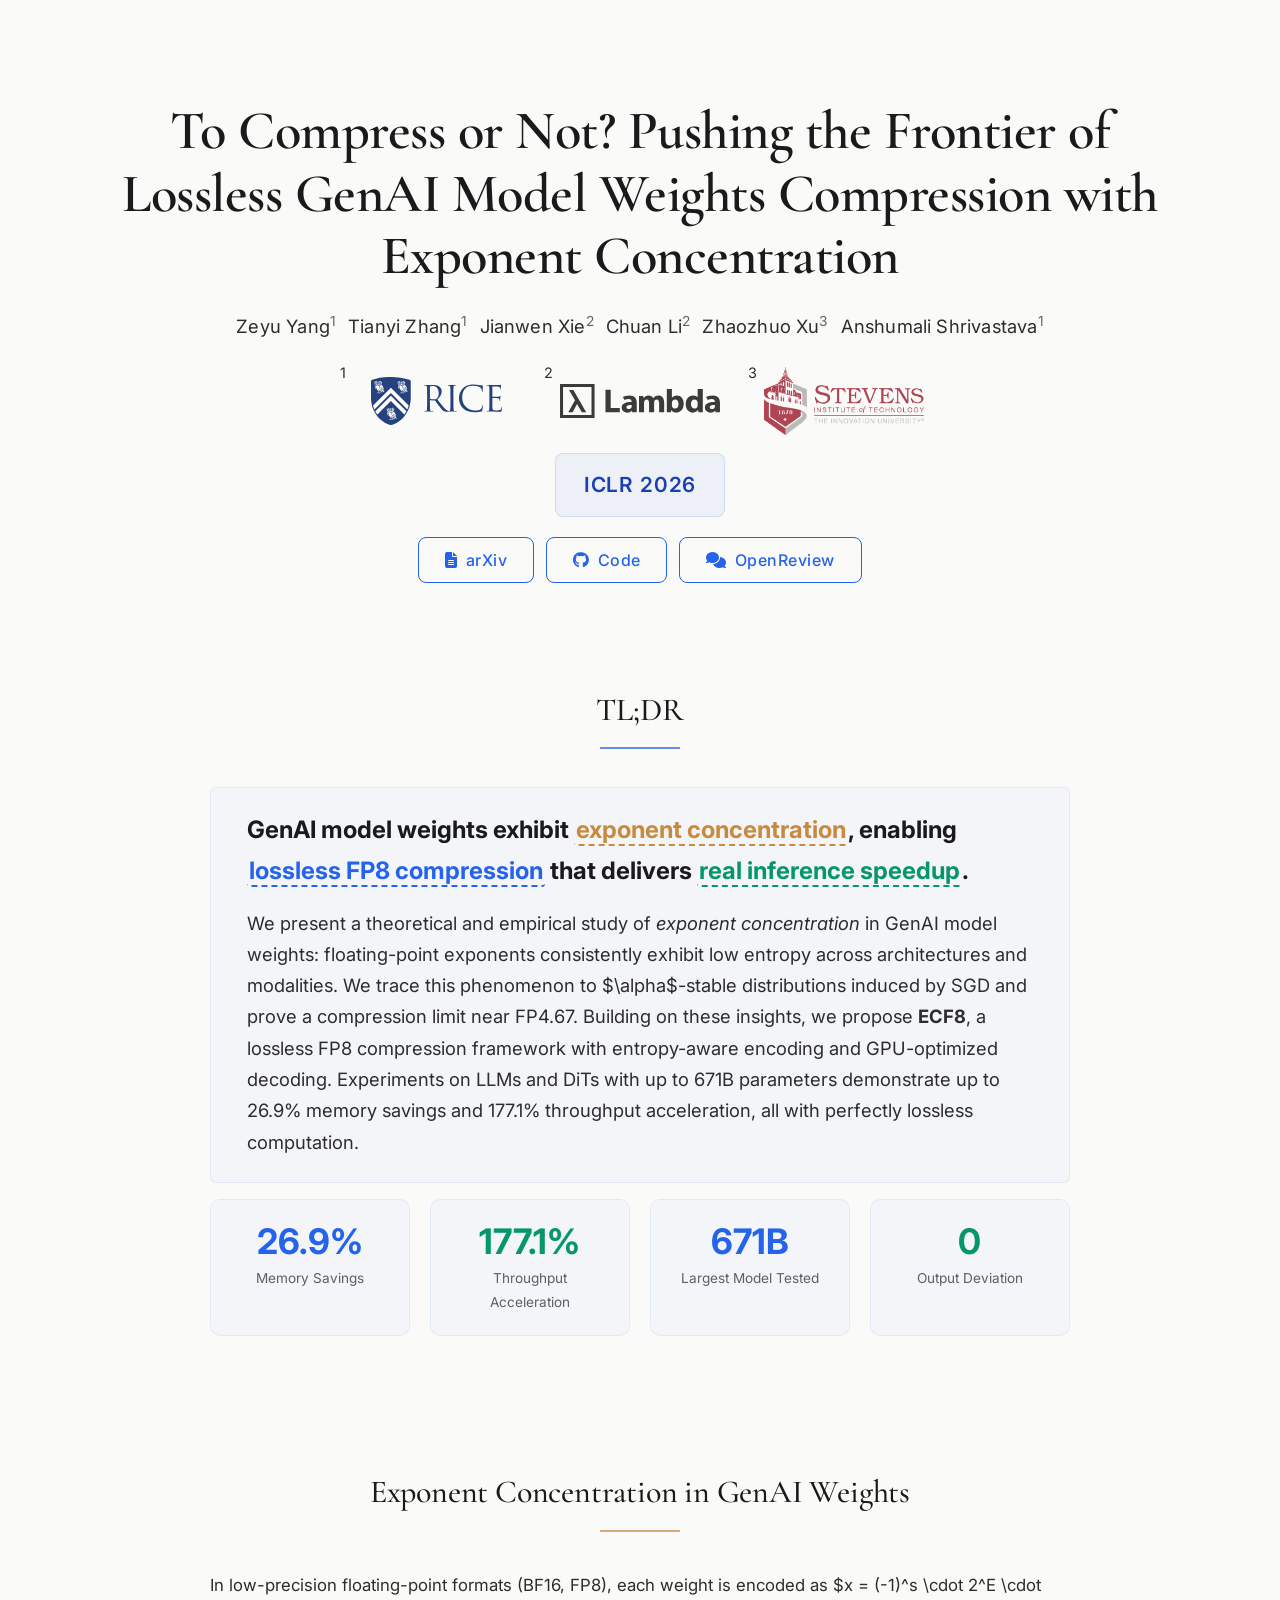
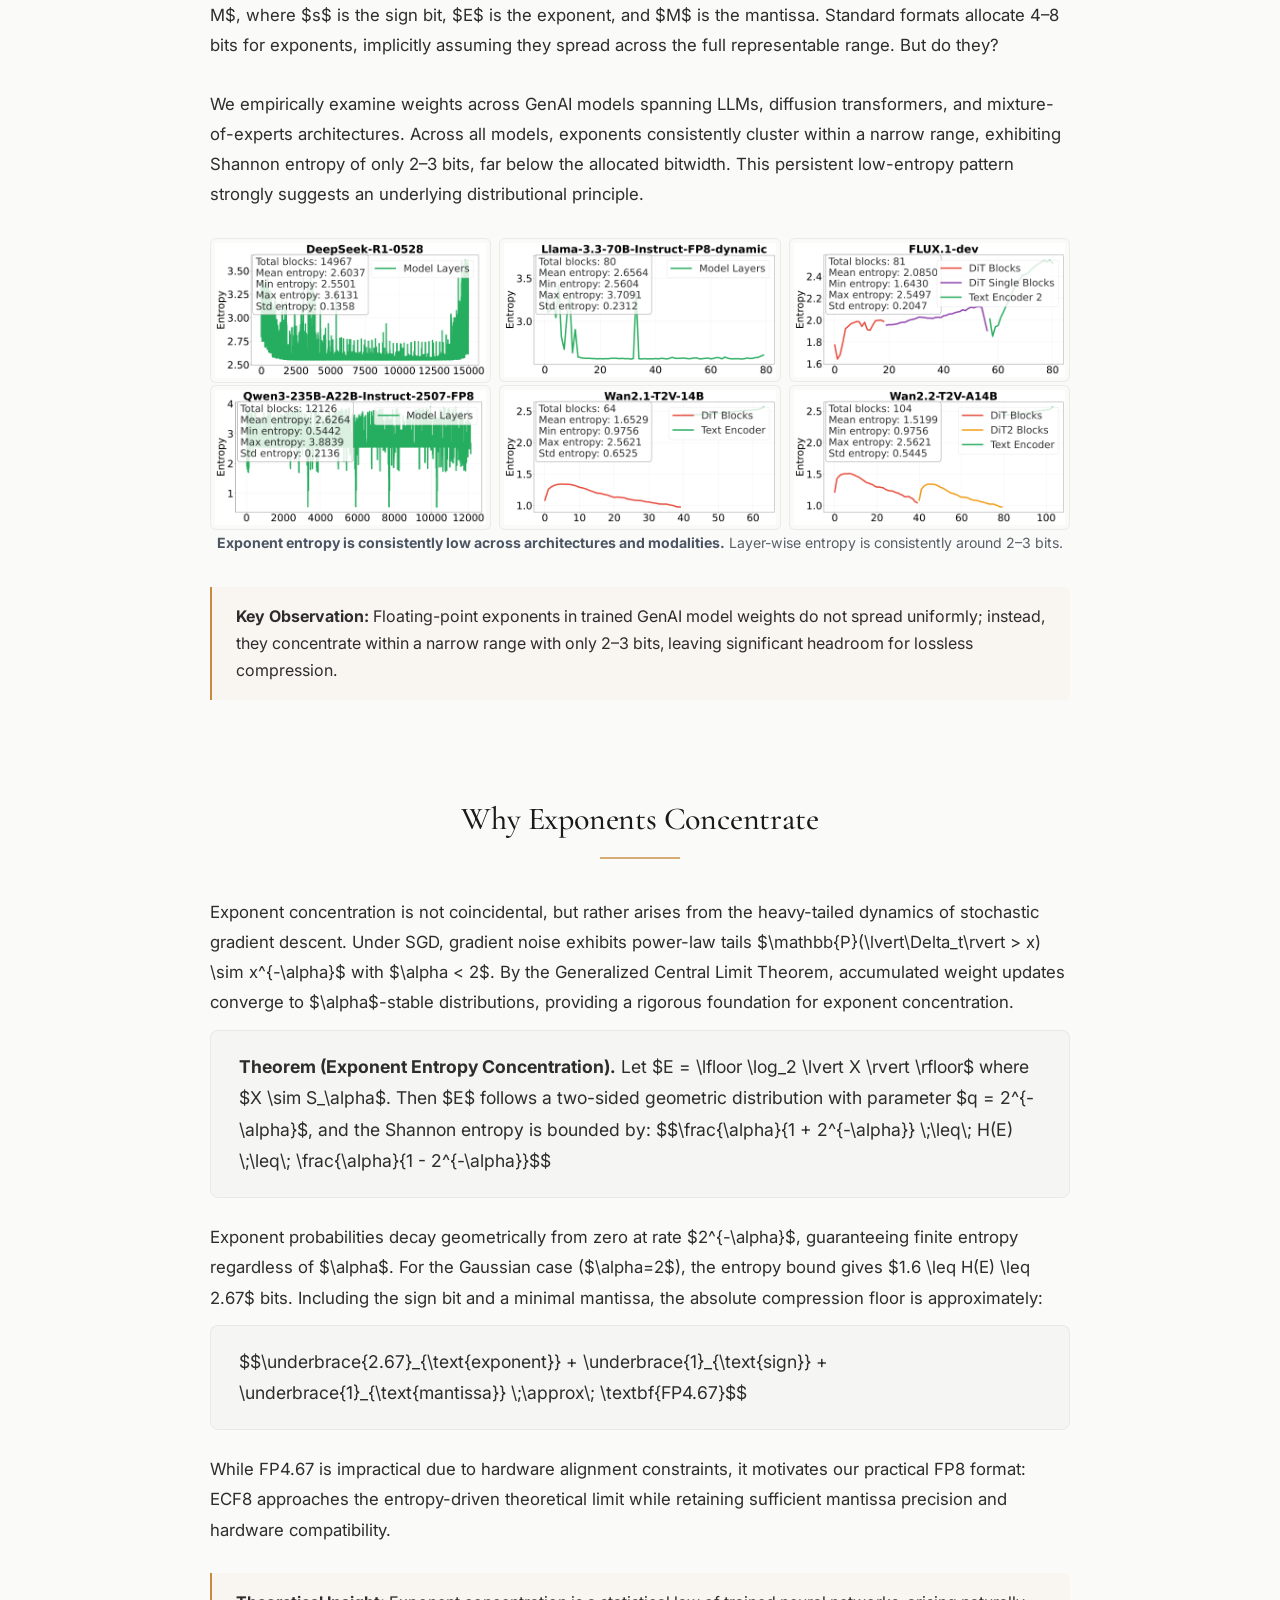
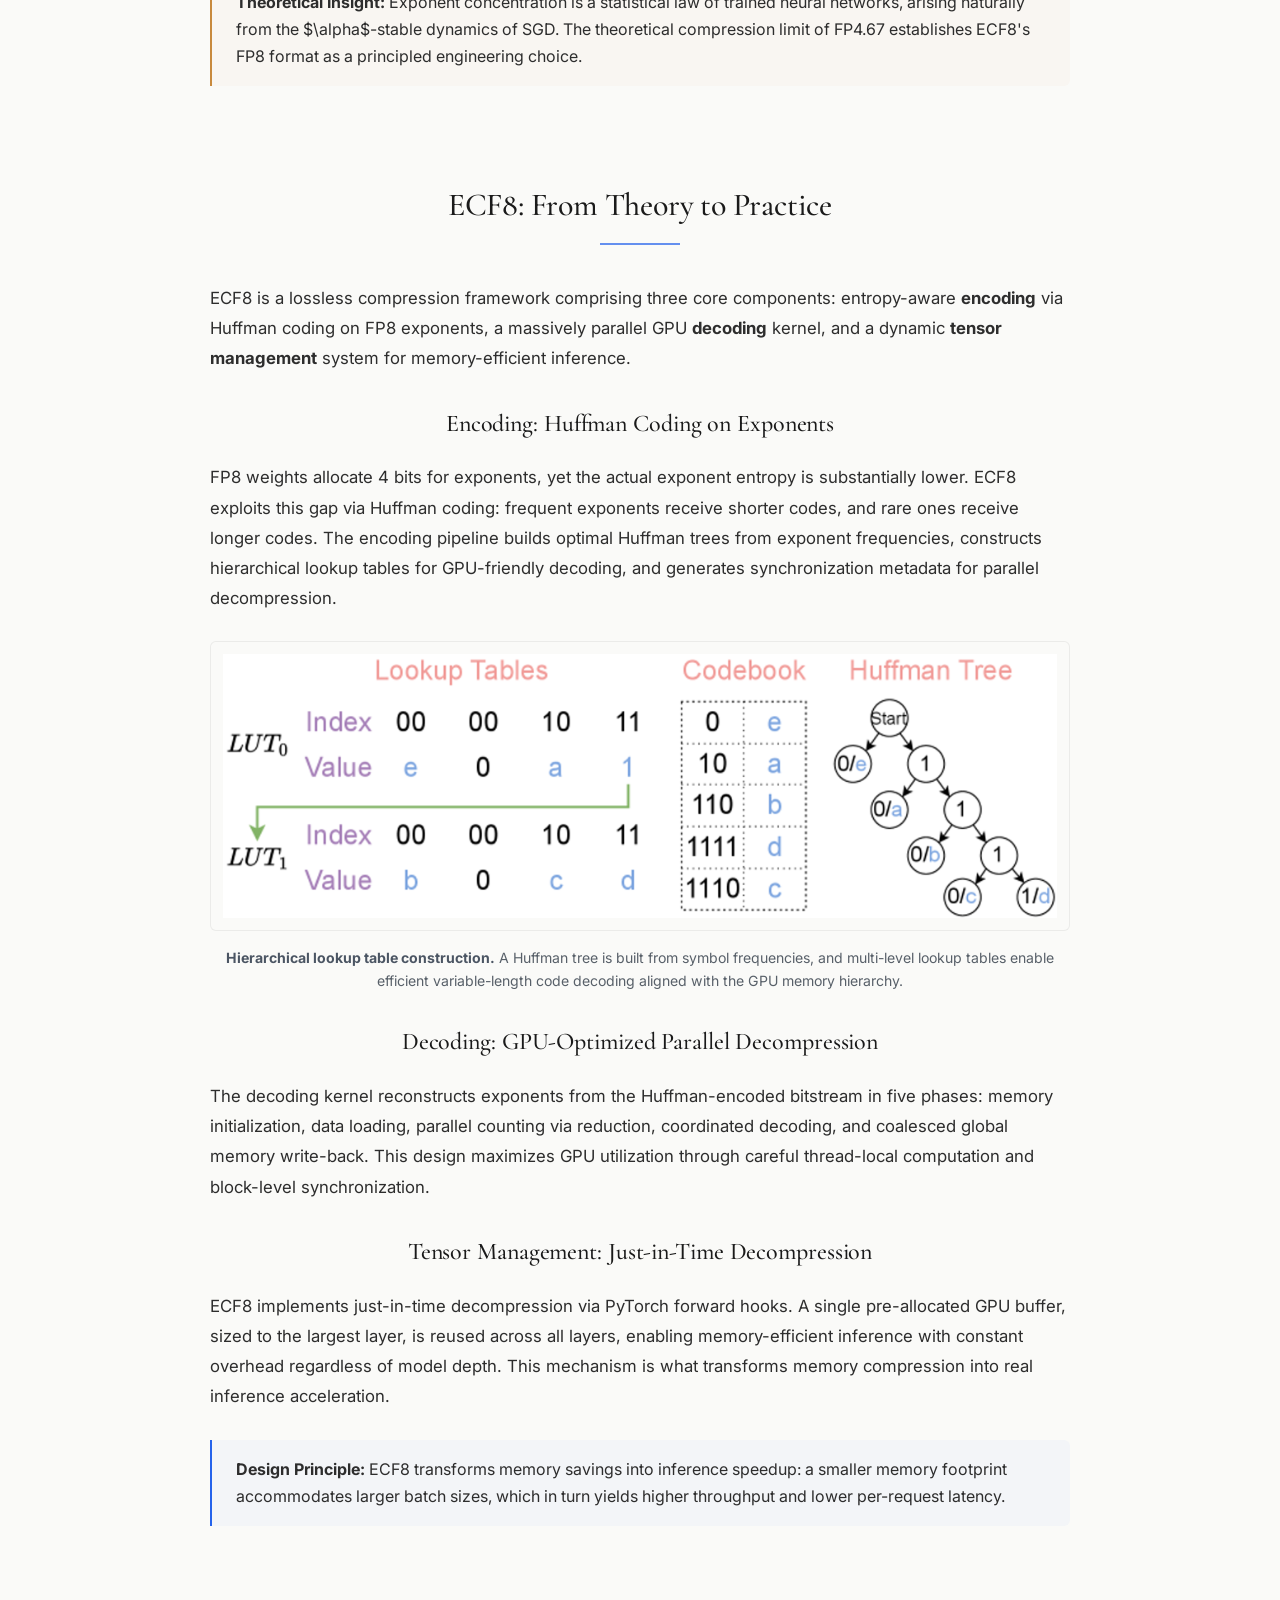
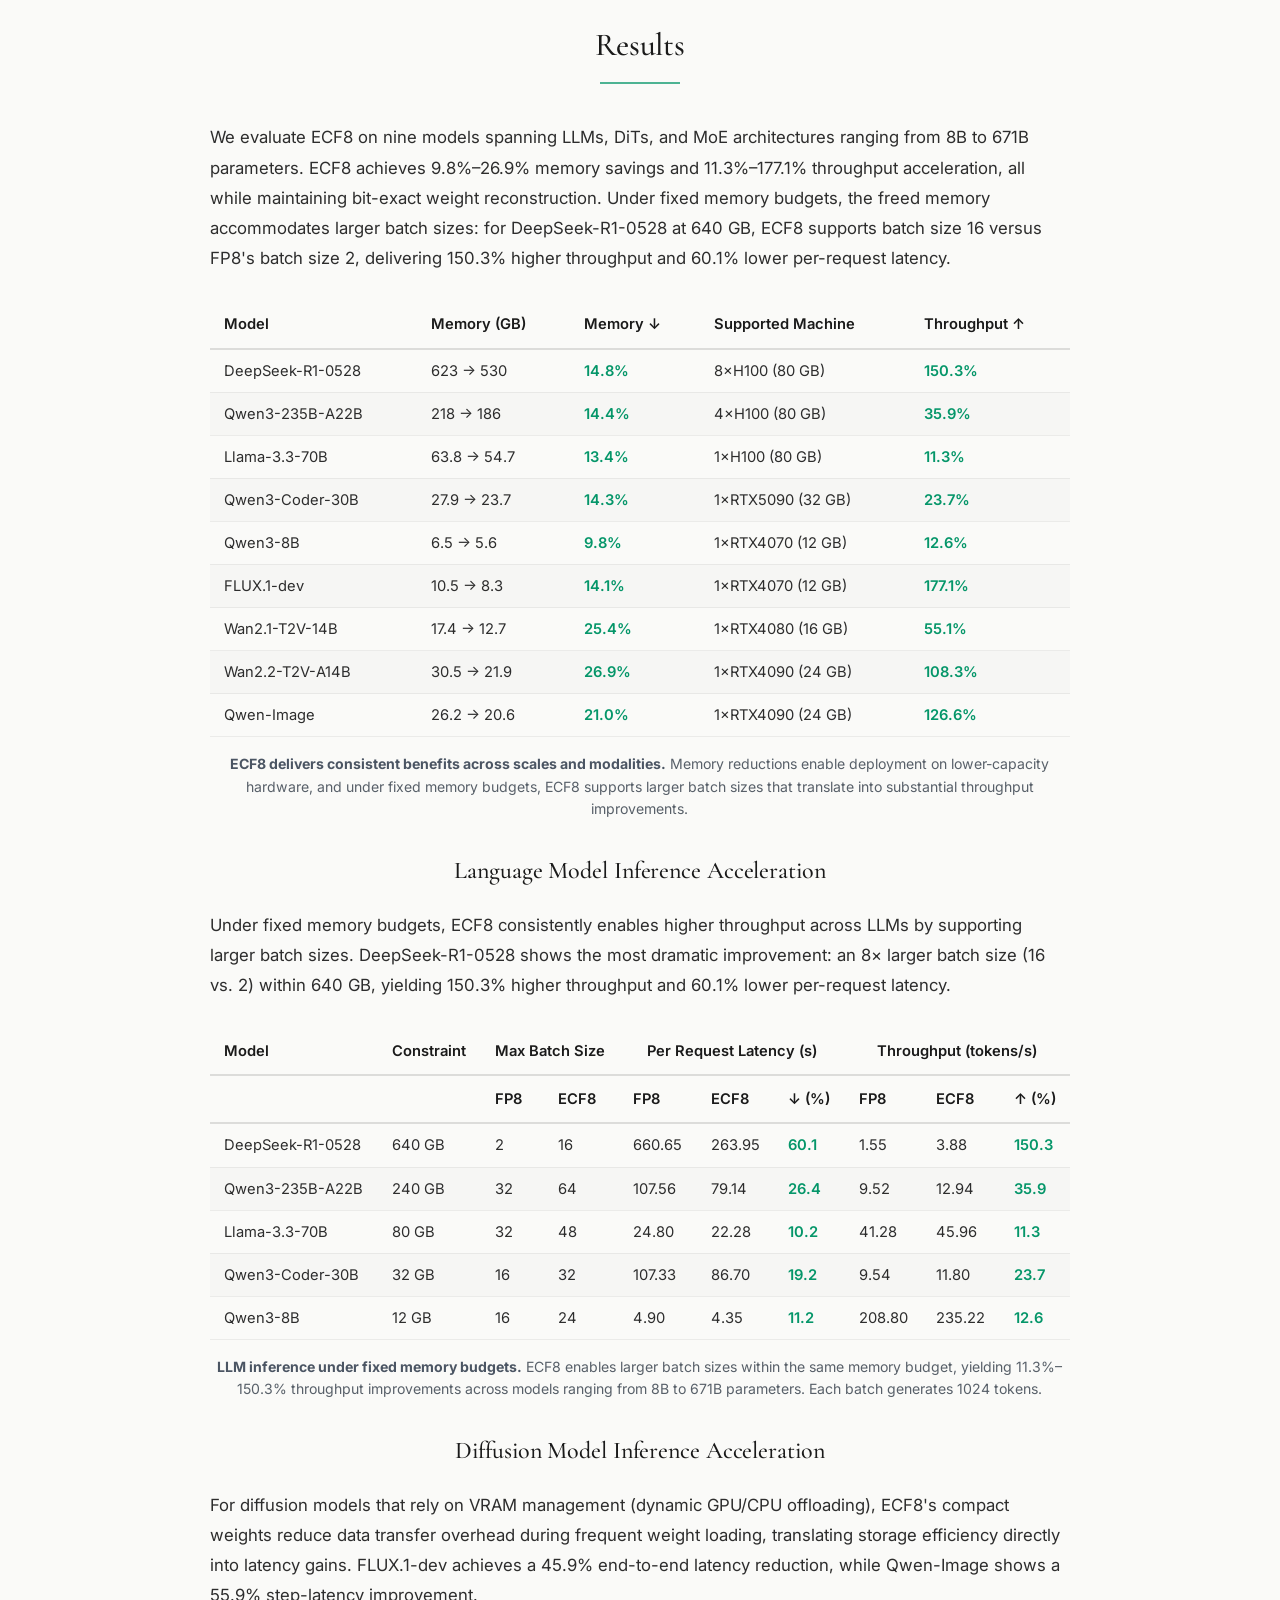
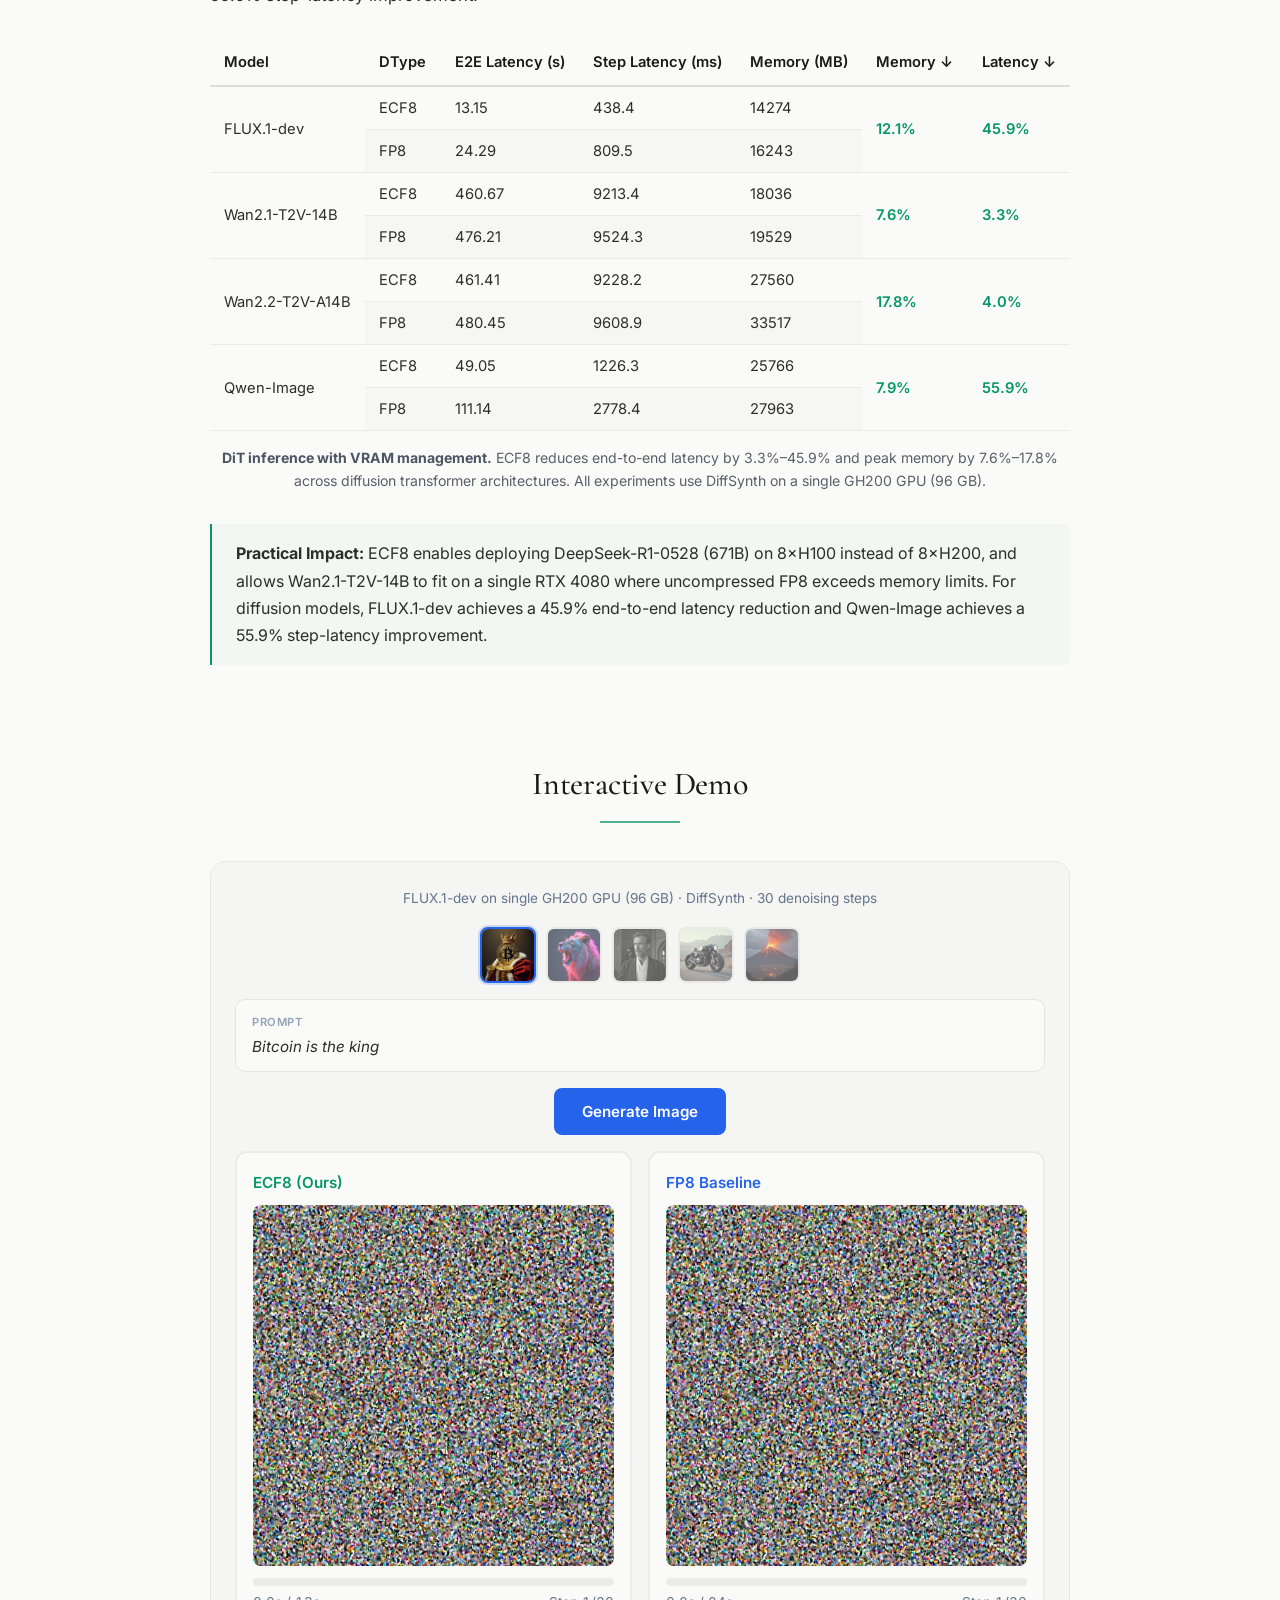
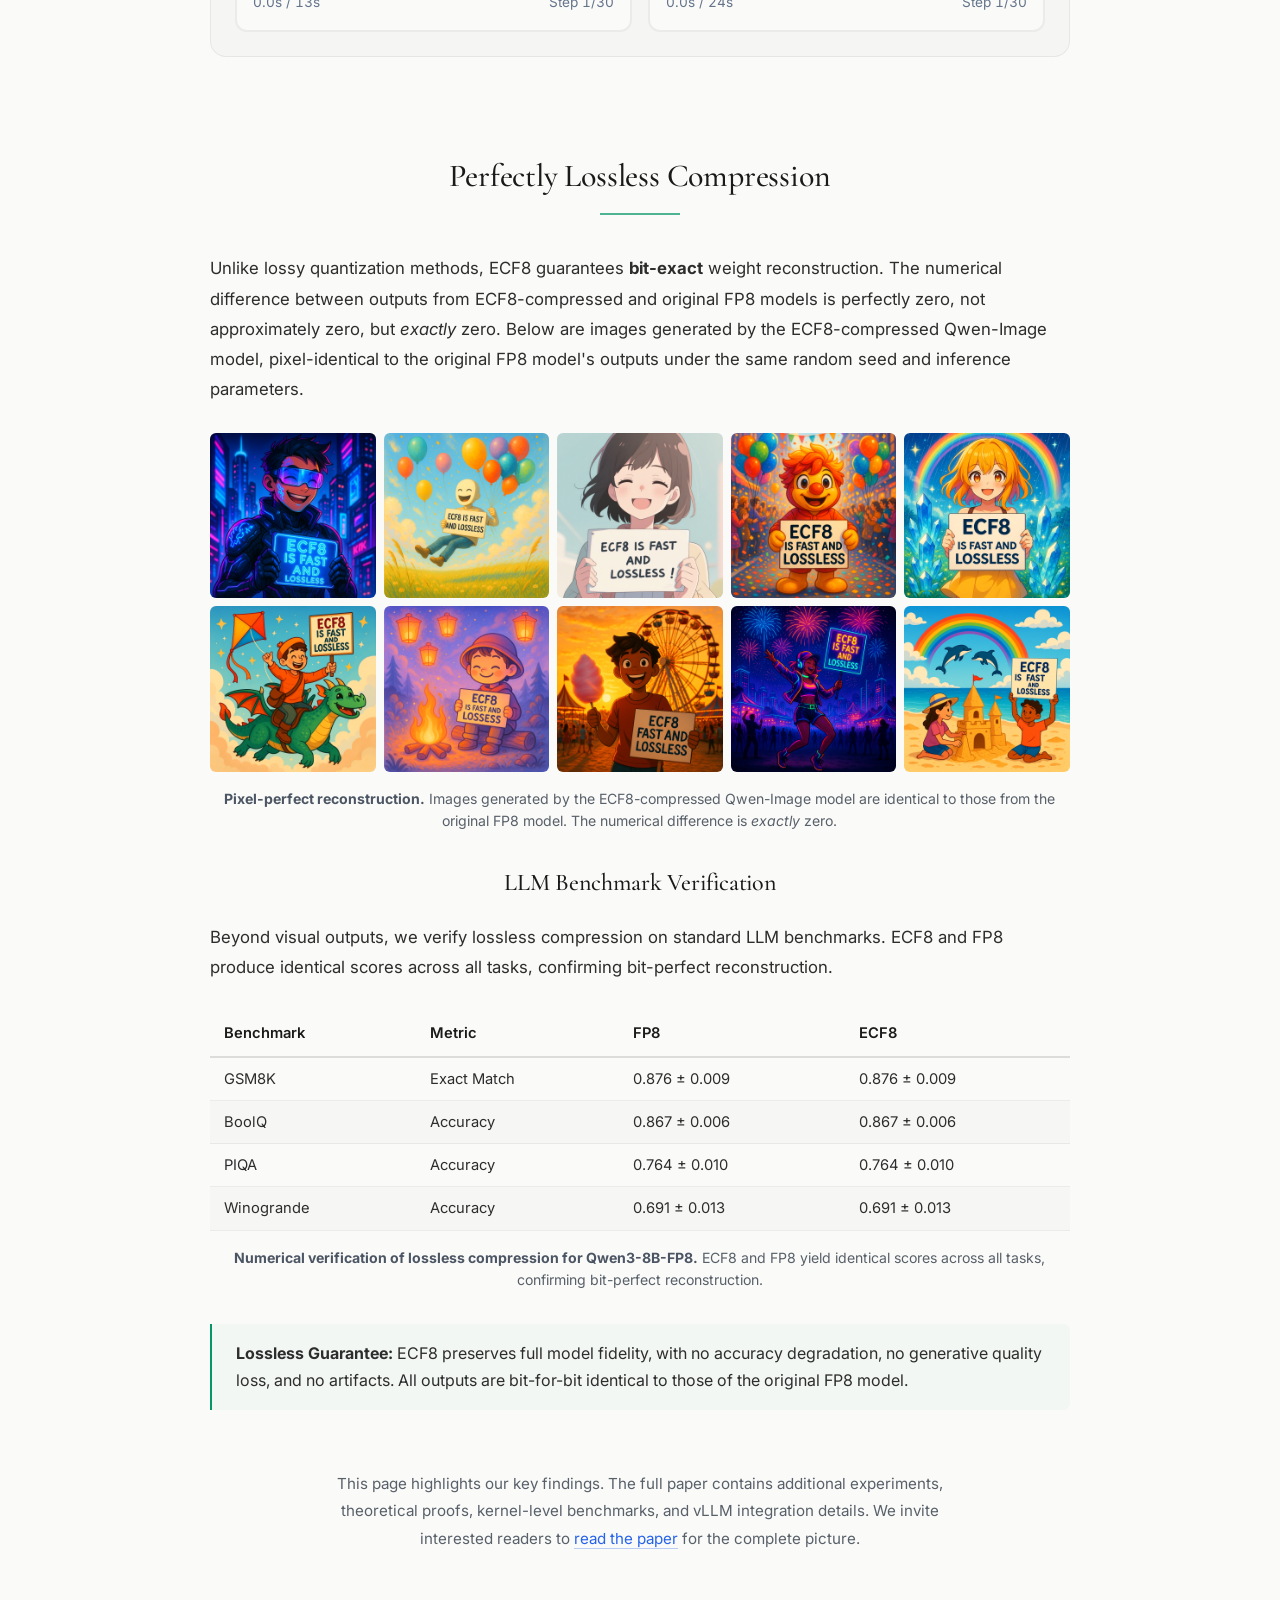
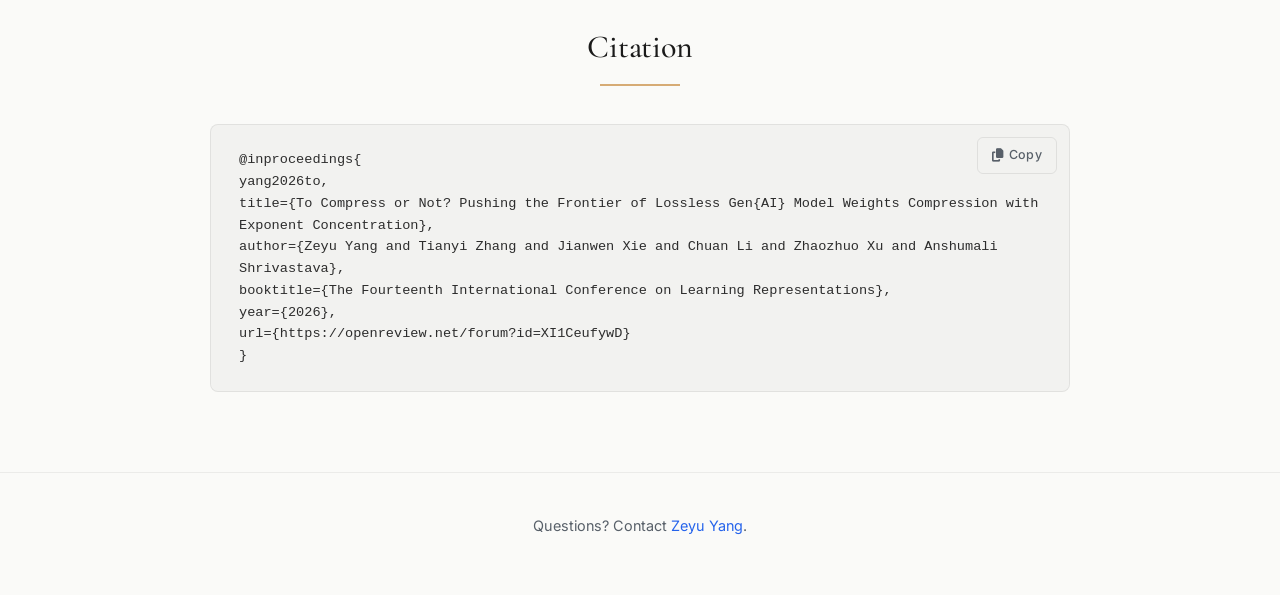
==== commit 070a3e19: "docs: add ASSETS README and inline comments for demo video/gallery - Create web/ecf8/assets/README.m" ====
--- a/web/ecf8/index.html
+++ b/web/ecf8/index.html
@@ -651,6 +651,11 @@
                             Unlike lossy quantization methods, ECF8 guarantees <strong>bit-exact</strong> weight reconstruction. The numerical difference between outputs from ECF8-compressed and original FP8 models is perfectly zero, not approximately zero, but <em>exactly</em> zero. Below are images generated by the ECF8-compressed Qwen-Image model, pixel-identical to the original FP8 model's outputs under the same random seed and inference parameters.
                         </p>
 
+                        <!--
+                            Qwen-Image gallery: 10 images at 768x768 (downscaled
+                            from 1328x1328). See web/ecf8/assets/README.md for
+                            the `sips` command used to regenerate them.
+                        -->
                         <div class="image-grid">
                             <img src="assets/figures/qwen_image_0.png" alt="ECF8 Qwen-Image sample 1" loading="lazy">
                             <img src="assets/figures/qwen_image_1.png" alt="ECF8 Qwen-Image sample 2" loading="lazy">
@@ -843,6 +848,15 @@
     })();
 
     // ECF8 Demo — side-by-side denoising race via HTML5 video with playbackRate
+    //
+    // Each sample is a short WebM/MP4 (30 frames @ 30fps, 512x512, ~500 KB)
+    // located at assets/figures/seed2025-original/sample_<i>.{mp4,webm}.
+    // Both panels share one source; different playbackRate values make them
+    // finish at different wall-clock times while keeping the progress bar
+    // and step counter in sync via a requestAnimationFrame loop.
+    //
+    // See web/ecf8/assets/README.md for the exact ffmpeg commands used to
+    // produce these videos from the 30 raw PNG intermediates per sample.
     (function() {
         var STEPS = 30;        // 30 denoising steps
         var T_ECF8 = 13;       // ECF8 total simulated time (seconds)
